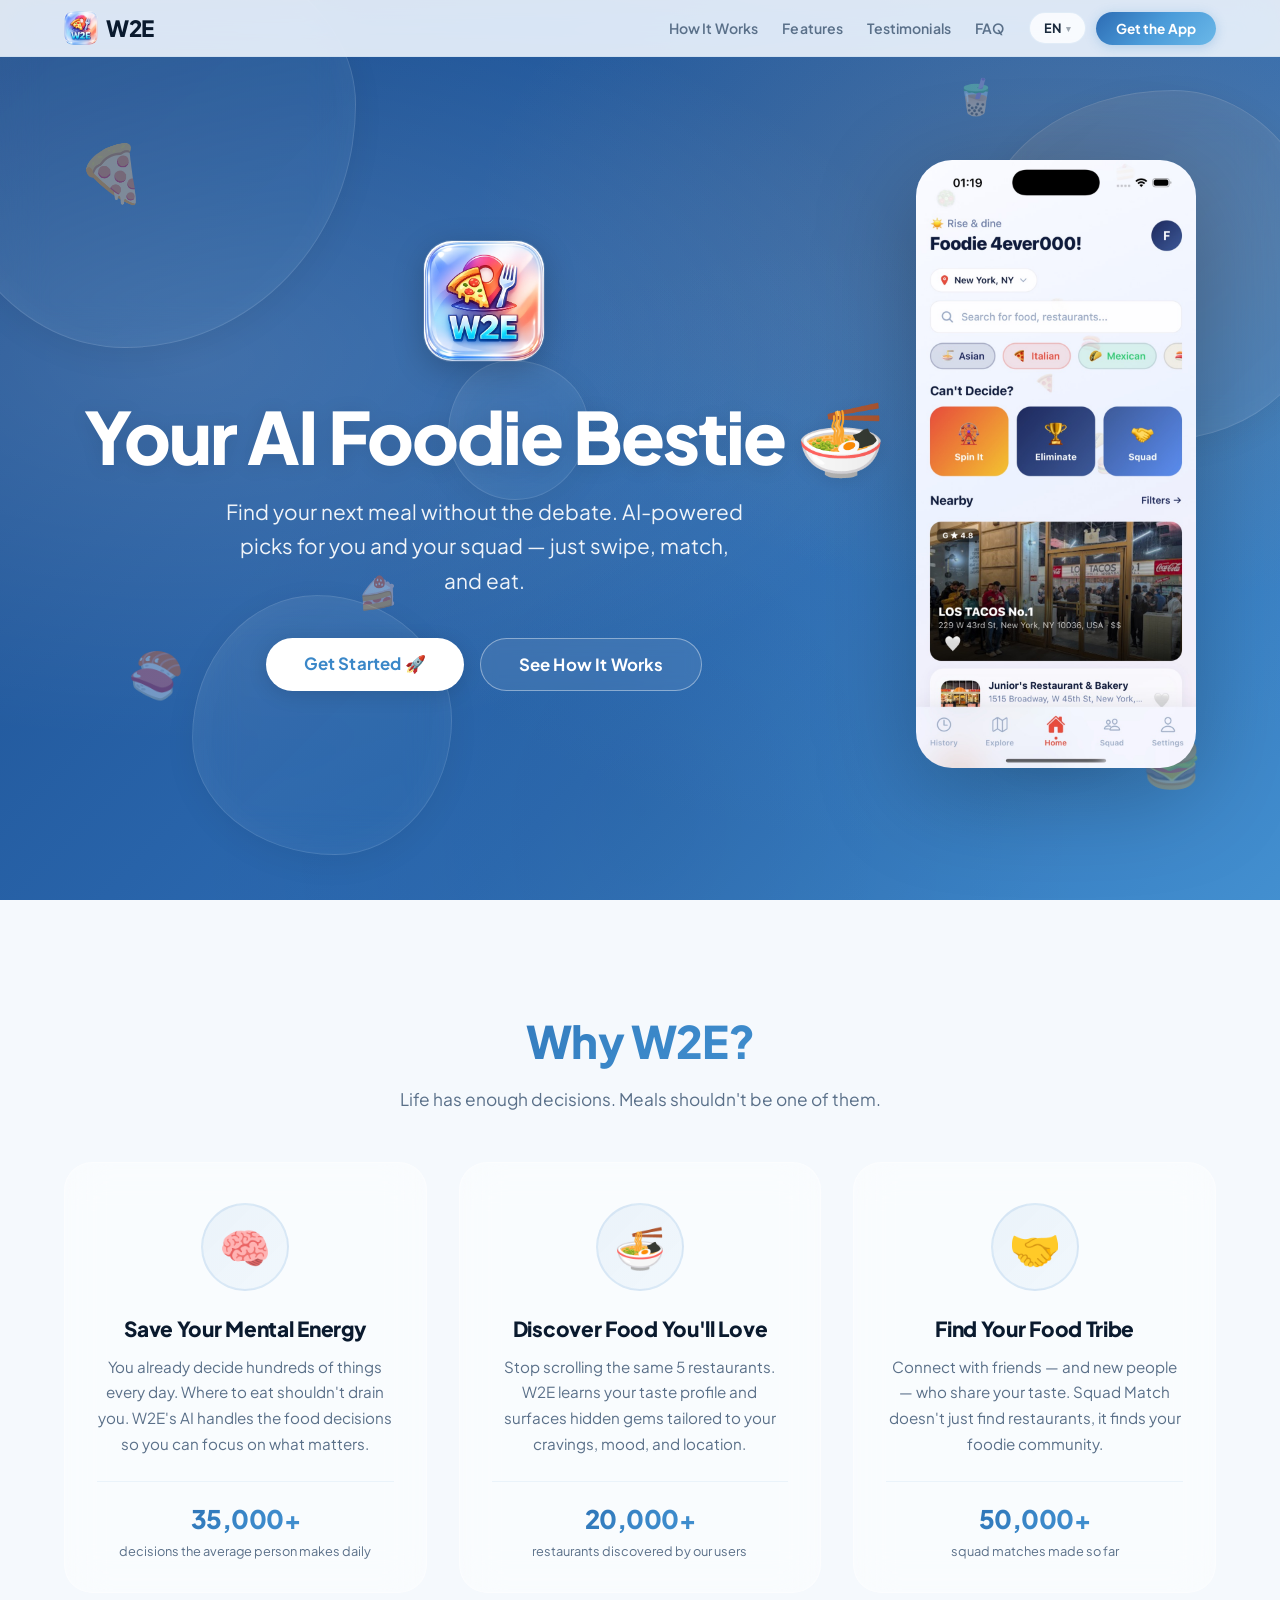
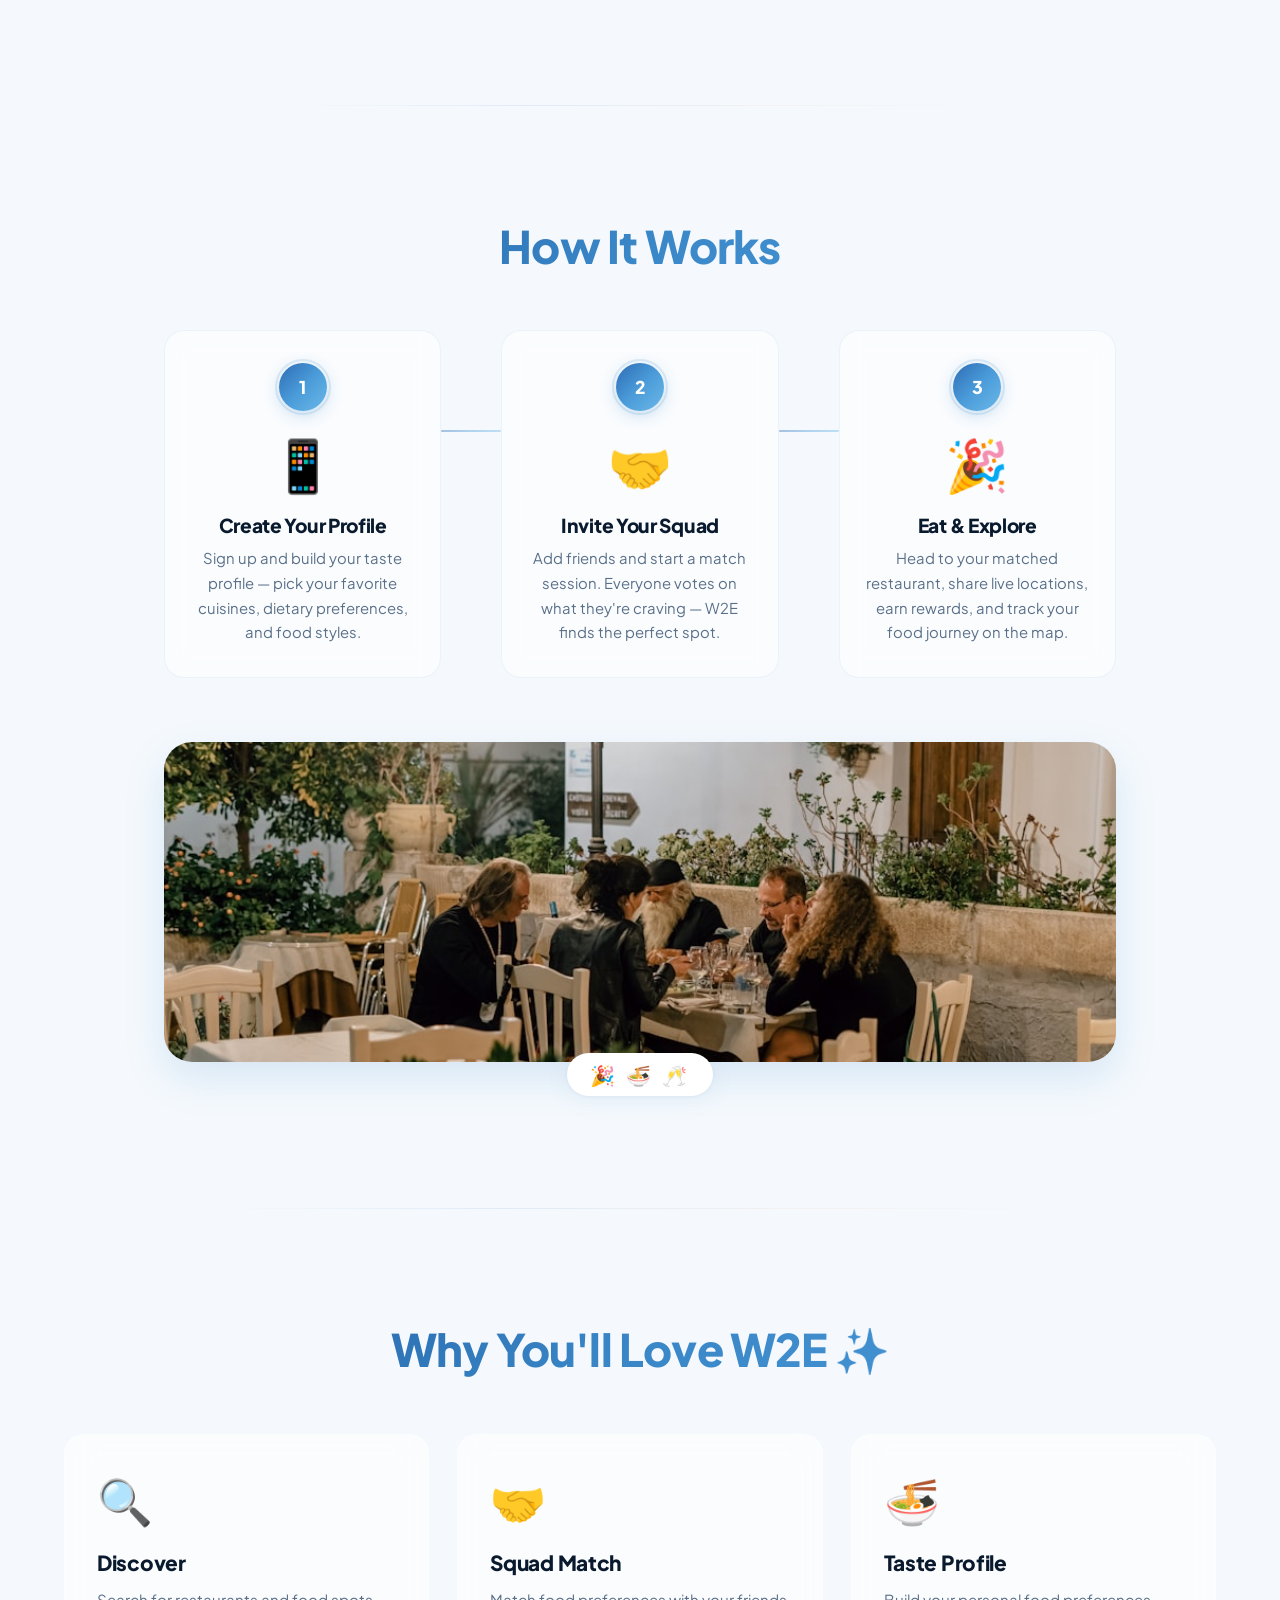
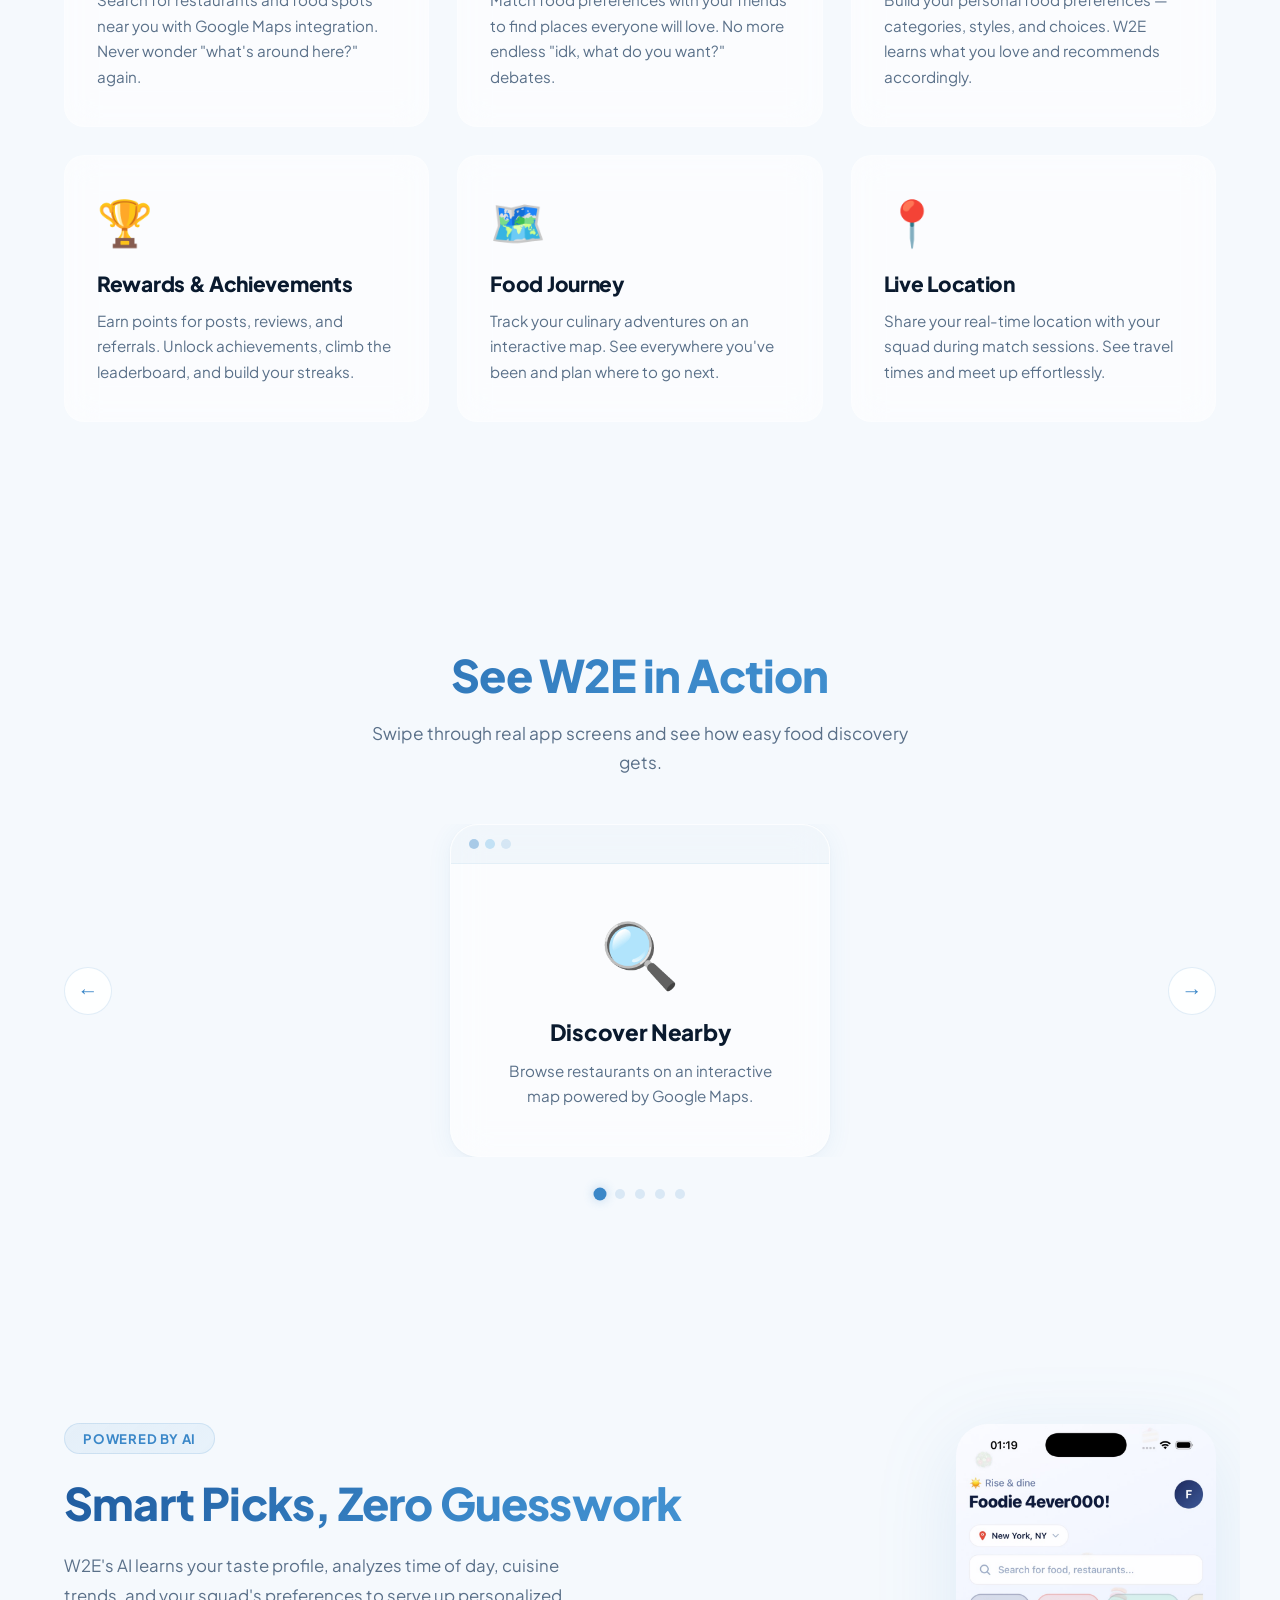
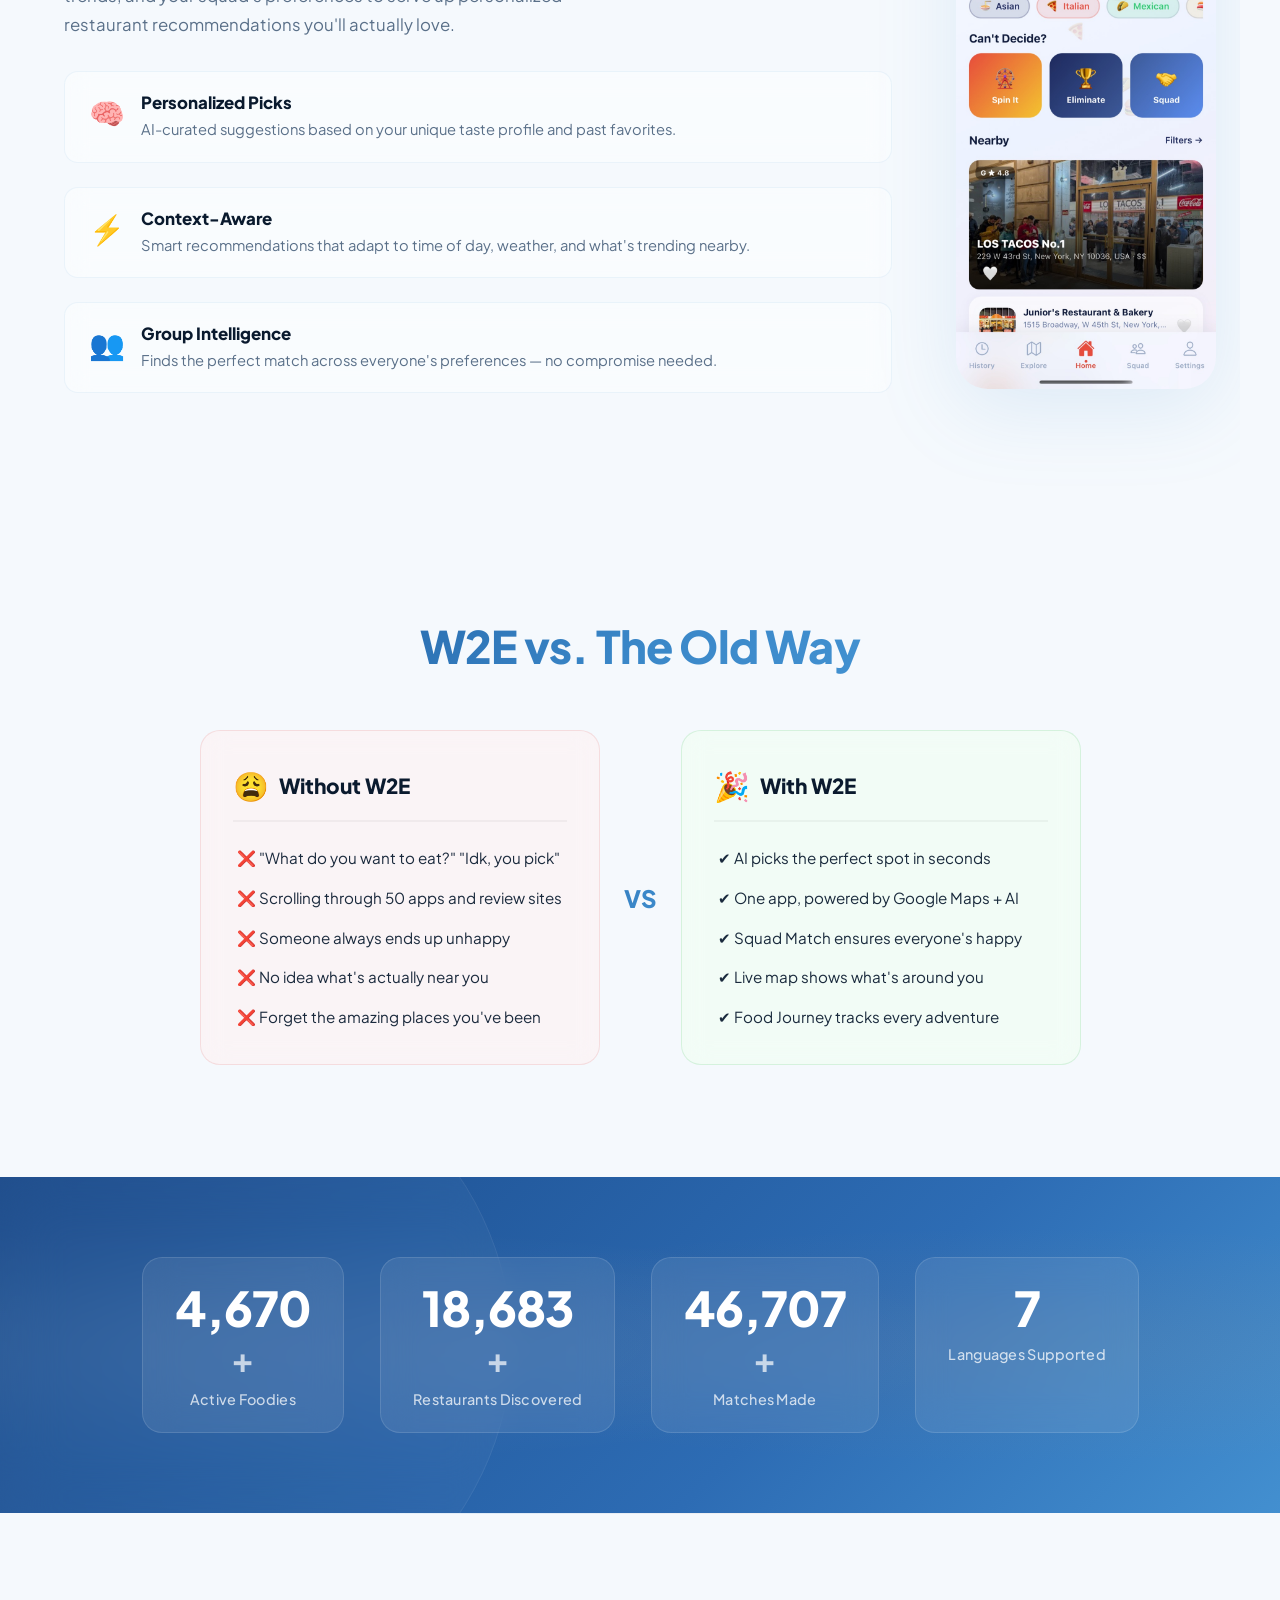
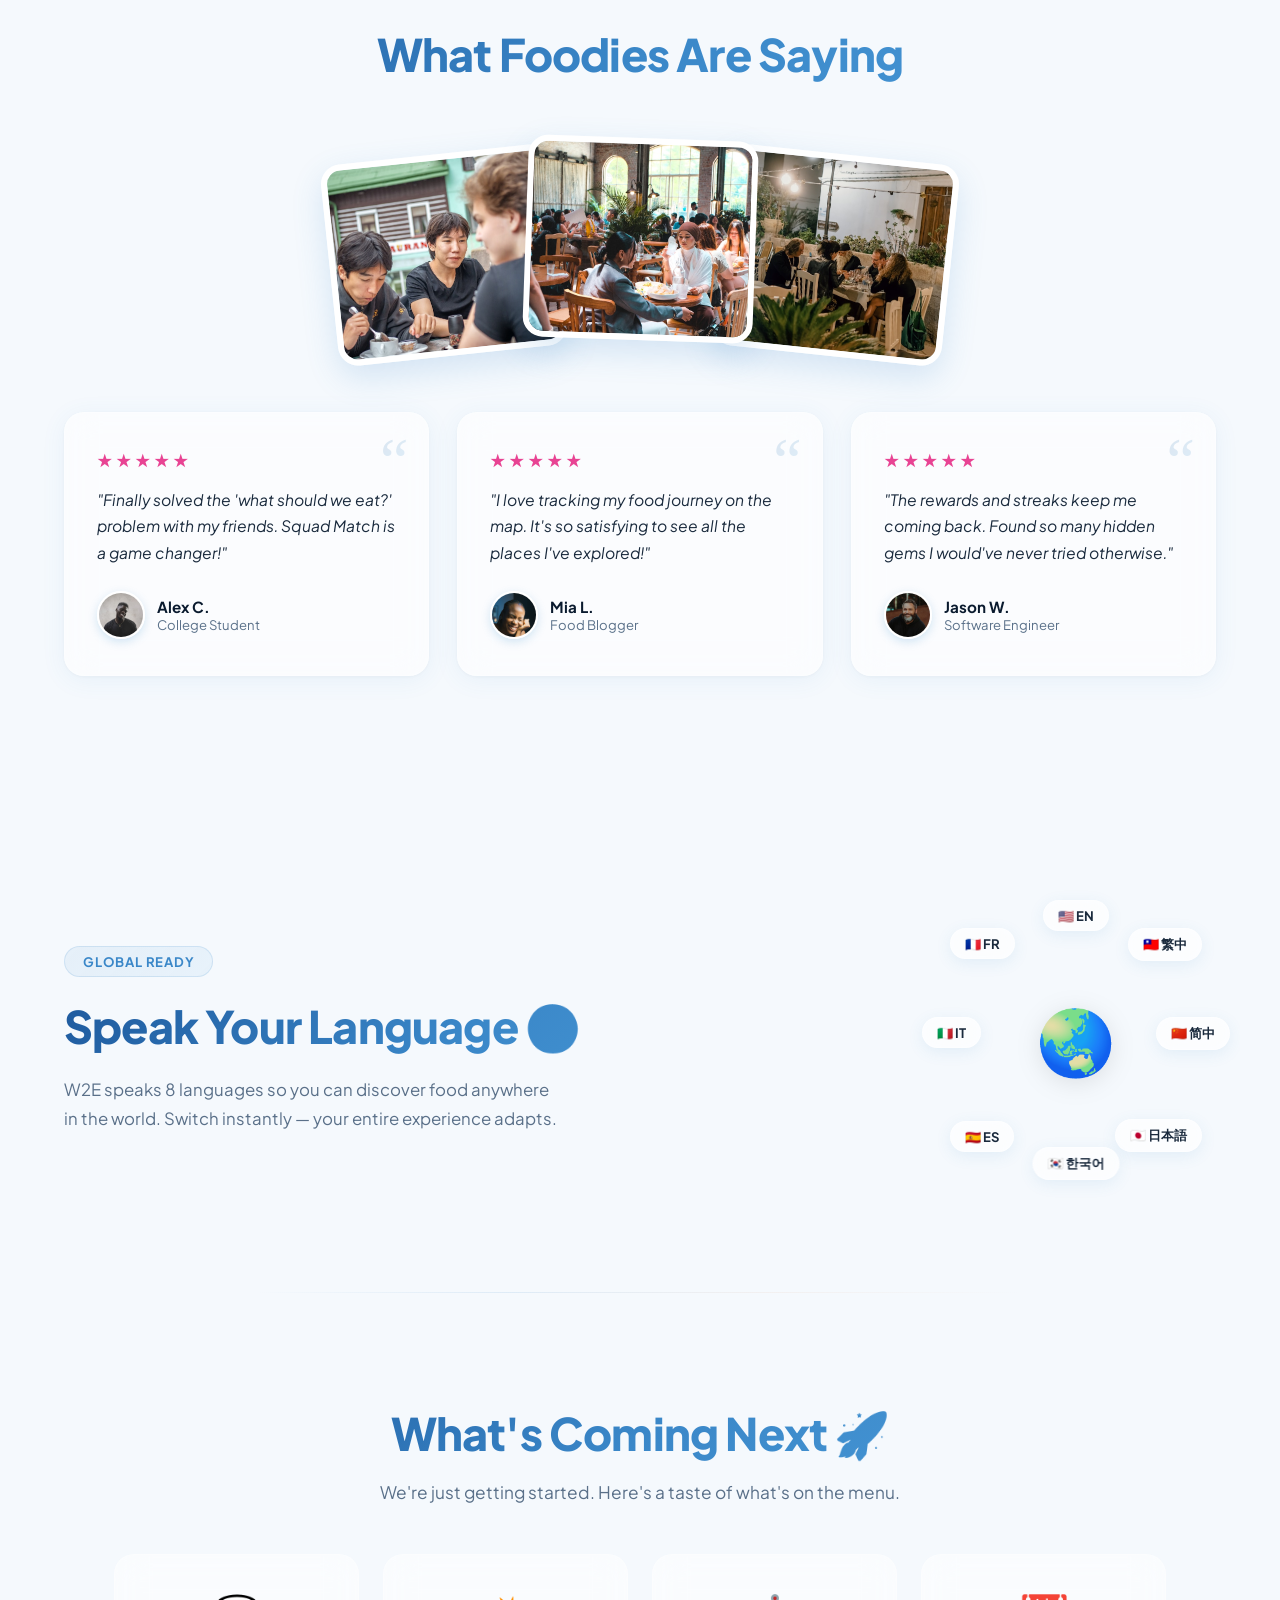
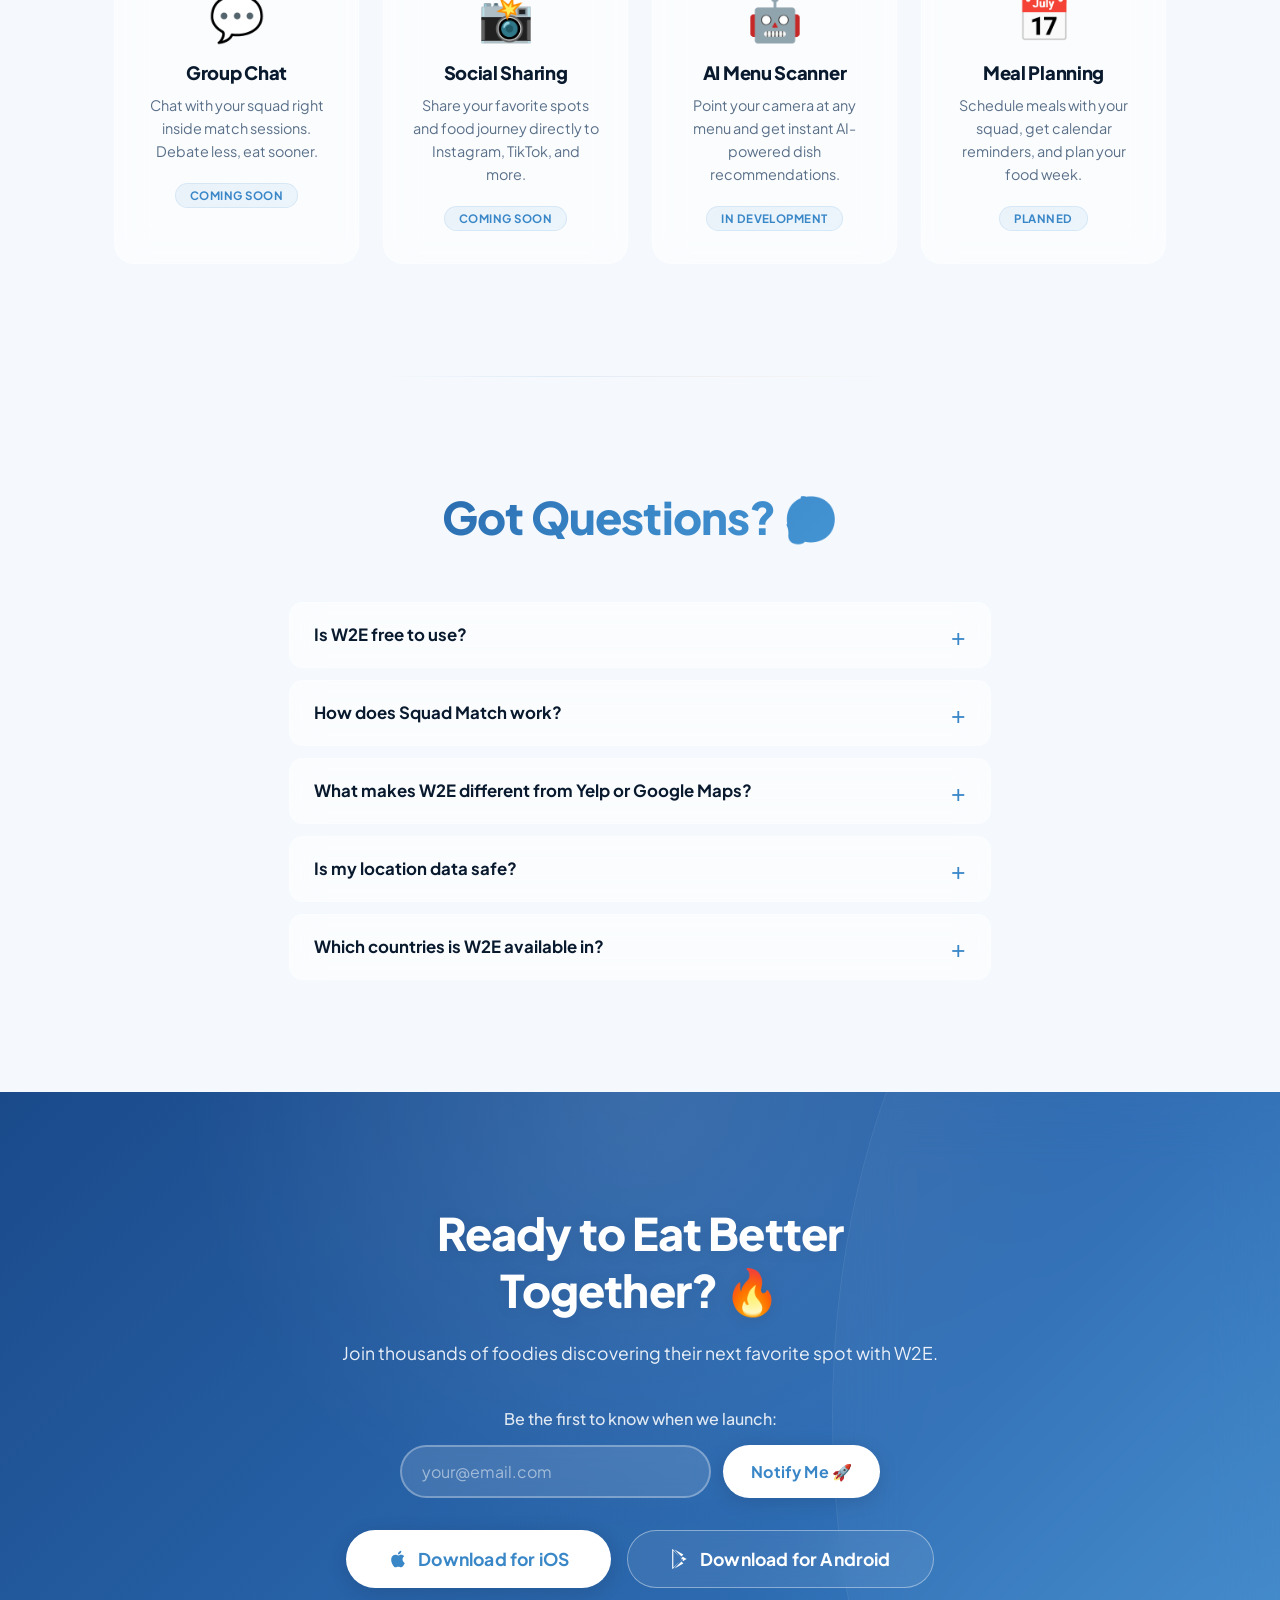
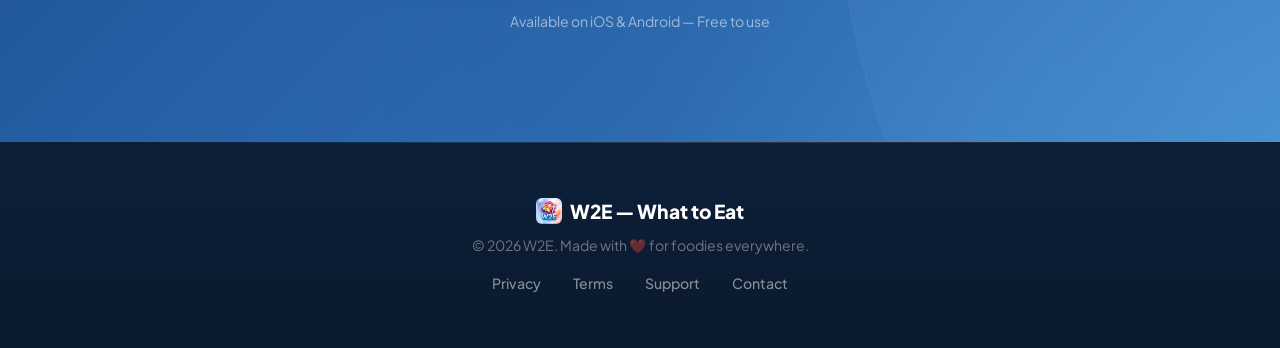
==== index.html @ 936f1ef1 "feat: add real-people splash photos to testimonials and how-it-works - Replace letter avatars with r" ====
<!DOCTYPE html>
<html lang="en">
<head>
  <meta charset="UTF-8">
  <meta name="viewport" content="width=device-width, initial-scale=1.0">
  <title>W2E — What to Eat | Your AI Foodie Bestie</title>
  <meta name="description" content="W2E uses AI to find your next meal without the debate. Match food preferences with your squad and eat happy. Download now!">
  <link rel="preconnect" href="https://fonts.googleapis.com">
  <link rel="preconnect" href="https://fonts.gstatic.com" crossorigin>
  <link href="https://fonts.googleapis.com/css2?family=Plus+Jakarta+Sans:wght@400;500;600;700;800;900&display=swap" rel="stylesheet">
  <!-- Favicon & Icons -->
  <link rel="icon" type="image/png" sizes="32x32" href="imgs/favicon-32x32.png">
  <link rel="icon" type="image/png" sizes="16x16" href="imgs/favicon-16x16.png">
  <link rel="apple-touch-icon" sizes="180x180" href="imgs/apple-touch-icon.png">

  <!-- Open Graph / Facebook -->
  <meta property="og:type" content="website">
  <meta property="og:url" content="https://kairos-ai-tech.github.io/W2E-Product-page/">
  <meta property="og:title" content="W2E — What to Eat | Your AI Foodie Bestie">
  <meta property="og:description" content="W2E uses AI to find your next meal without the debate. Match food preferences with your squad and eat happy. Download now!">
  <meta property="og:image" content="https://kairos-ai-tech.github.io/W2E-Product-page/imgs/og-image.png">
  <meta property="og:image:width" content="1200">
  <meta property="og:image:height" content="630">

  <!-- Twitter Card -->
  <meta name="twitter:card" content="summary_large_image">
  <meta name="twitter:title" content="W2E — What to Eat | Your AI Foodie Bestie">
  <meta name="twitter:description" content="W2E uses AI to find your next meal without the debate. Match food preferences with your squad and eat happy.">
  <meta name="twitter:image" content="https://kairos-ai-tech.github.io/W2E-Product-page/imgs/og-image.png">

  <!-- Extra SEO -->
  <meta name="theme-color" content="#3a87c8">
  <link rel="canonical" href="https://kairos-ai-tech.github.io/W2E-Product-page/">

  <link rel="stylesheet" href="style.css">

  <!-- Structured Data (JSON-LD) -->
  <script type="application/ld+json">
  {
    "@context": "https://schema.org",
    "@type": "SoftwareApplication",
    "name": "W2E — What to Eat",
    "applicationCategory": "LifestyleApplication",
    "operatingSystem": "iOS, Android",
    "description": "W2E uses AI to find your next meal without the debate. Match food preferences with your squad and eat happy.",
    "offers": {
      "@type": "Offer",
      "price": "0",
      "priceCurrency": "USD"
    },
    "author": {
      "@type": "Organization",
      "name": "Kairos.ai Co., Ltd.",
      "url": "https://kairos-ai-tech.github.io/W2E-Product-page/"
    }
  }
  </script>
</head>
<body>

  <!-- Nav -->
  <nav class="nav">
    <div class="nav-inner">
      <a href="#" class="nav-logo"><img src="imgs/w2e_app_icon.png" alt="W2E logo" class="nav-logo-img">W2E</a>
      <div class="nav-links">
        <a href="#how-it-works" class="nav-link" data-i18n="nav.howItWorks">How It Works</a>
        <a href="#features" class="nav-link" data-i18n="nav.features">Features</a>
        <a href="#testimonials" class="nav-link" data-i18n="nav.testimonials">Testimonials</a>
        <a href="#faq" class="nav-link" data-i18n="nav.faq">FAQ</a>
      </div>
      <div class="nav-right">
        <button class="hamburger" id="hamburger" aria-label="Toggle menu" aria-expanded="false">
          <span class="hamburger-line"></span>
          <span class="hamburger-line"></span>
          <span class="hamburger-line"></span>
        </button>
        <div class="lang-dropdown" id="langDropdown">
          <button class="lang-btn" id="langBtn" aria-label="Select language">
            <span id="langCurrent">EN</span>
            <span class="lang-arrow">&#9662;</span>
          </button>
          <ul class="lang-menu" id="langMenu" role="listbox">
            <li data-lang="en" role="option" tabindex="0" aria-selected="false">English</li>
            <li data-lang="zh" role="option" tabindex="0" aria-selected="false">繁體中文</li>
            <li data-lang="zh-cn" role="option" tabindex="0" aria-selected="false">简体中文</li>
            <li data-lang="ja" role="option" tabindex="0" aria-selected="false">日本語</li>
            <li data-lang="ko" role="option" tabindex="0" aria-selected="false">한국어</li>
            <li data-lang="es" role="option" tabindex="0" aria-selected="false">Español</li>
            <li data-lang="it" role="option" tabindex="0" aria-selected="false">Italiano</li>
            <li data-lang="fr" role="option" tabindex="0" aria-selected="false">Français</li>
          </ul>
        </div>
        <a href="#download" class="btn btn-nav" data-i18n="nav.getApp">Get the App</a>
      </div>
    </div>
  </nav>

  <!-- Hero -->
  <section class="hero" id="hero">
    <div class="hero-content">
      <img src="imgs/w2e_app_icon.png" alt="W2E app icon" class="hero-logo">
      <h1 class="hero-title" data-i18n="hero.title">Your AI Foodie Bestie 🍜</h1>
      <p class="hero-sub" data-i18n="hero.sub">Find your next meal without the debate. AI-powered picks for you and your squad — just swipe, match, and eat.</p>
      <div class="hero-buttons">
        <a href="#download" class="btn btn-primary" data-i18n="hero.cta">Get Started 🚀</a>
        <a href="#how-it-works" class="btn btn-secondary" data-i18n="hero.secondary">See How It Works</a>
      </div>
    </div>
    <div class="hero-mockup fade-in">
      <img src="imgs/app-screenshot-home.jpg" alt="W2E app preview" class="hero-phone" loading="eager">
    </div>
    <div class="hero-glass-blobs" aria-hidden="true">
      <div class="glass-blob blob-1"></div>
      <div class="glass-blob blob-2"></div>
      <div class="glass-blob blob-3"></div>
      <div class="glass-blob blob-4"></div>
      <div class="glass-blob blob-5"></div>
    </div>
    <div class="hero-deco" aria-hidden="true">
      <span class="deco-emoji deco-1">🍕</span>
      <span class="deco-emoji deco-2">🌮</span>
      <span class="deco-emoji deco-3">🍣</span>
      <span class="deco-emoji deco-4">🧋</span>
      <span class="deco-emoji deco-5">🍔</span>
      <span class="deco-emoji deco-6">🍰</span>
    </div>
  </section>

  <!-- Why W2E -->
  <section class="why-w2e" id="why-w2e">
    <h2 class="section-title" data-i18n="whyW2e.title">Why W2E?</h2>
    <p class="section-subtitle" data-i18n="whyW2e.sub">Life has enough decisions. Meals shouldn't be one of them.</p>
    <div class="why-grid">

      <div class="why-card fade-in">
        <div class="why-card-visual">
          <div class="why-icon-ring">
            <span class="why-icon">🧠</span>
          </div>
          <div class="why-card-glow"></div>
        </div>
        <h3 class="why-card-title" data-i18n="whyW2e.card1Title">Save Your Mental Energy</h3>
        <p class="why-card-desc" data-i18n="whyW2e.card1Desc">You already decide hundreds of things every day. Where to eat shouldn't drain you. W2E's AI handles the food decisions so you can focus on what matters.</p>
        <div class="why-card-stat">
          <span class="why-stat-number" data-i18n="whyW2e.card1Number">35,000+</span>
          <span class="why-stat-label" data-i18n="whyW2e.card1Stat">decisions the average person makes daily</span>
        </div>
      </div>

      <div class="why-card fade-in">
        <div class="why-card-visual">
          <div class="why-icon-ring">
            <span class="why-icon">🍜</span>
          </div>
          <div class="why-card-glow"></div>
        </div>
        <h3 class="why-card-title" data-i18n="whyW2e.card2Title">Discover Food You'll Love</h3>
        <p class="why-card-desc" data-i18n="whyW2e.card2Desc">Stop scrolling the same 5 restaurants. W2E learns your taste profile and surfaces hidden gems tailored to your cravings, mood, and location.</p>
        <div class="why-card-stat">
          <span class="why-stat-number" data-i18n="whyW2e.card2Number">20,000+</span>
          <span class="why-stat-label" data-i18n="whyW2e.card2Stat">restaurants discovered by our users</span>
        </div>
      </div>

      <div class="why-card fade-in">
        <div class="why-card-visual">
          <div class="why-icon-ring">
            <span class="why-icon">🤝</span>
          </div>
          <div class="why-card-glow"></div>
        </div>
        <h3 class="why-card-title" data-i18n="whyW2e.card3Title">Find Your Food Tribe</h3>
        <p class="why-card-desc" data-i18n="whyW2e.card3Desc">Connect with friends — and new people — who share your taste. Squad Match doesn't just find restaurants, it finds your foodie community.</p>
        <div class="why-card-stat">
          <span class="why-stat-number" data-i18n="whyW2e.card3Number">50,000+</span>
          <span class="why-stat-label" data-i18n="whyW2e.card3Stat">squad matches made so far</span>
        </div>
      </div>

    </div>
  </section>

  <!-- How It Works -->
  <section class="how-it-works" id="how-it-works">
    <h2 class="section-title" data-i18n="howItWorks.title">How It Works</h2>
    <div class="steps">
      <div class="step fade-in">
        <div class="step-number">1</div>
        <div class="step-icon">📱</div>
        <h3 class="step-title" data-i18n="howItWorks.step1Title">Create Your Profile</h3>
        <p class="step-desc" data-i18n="howItWorks.step1Desc">Sign up and build your taste profile — pick your favorite cuisines, dietary preferences, and food styles.</p>
      </div>
      <div class="step-connector" aria-hidden="true"></div>
      <div class="step fade-in">
        <div class="step-number">2</div>
        <div class="step-icon">🤝</div>
        <h3 class="step-title" data-i18n="howItWorks.step2Title">Invite Your Squad</h3>
        <p class="step-desc" data-i18n="howItWorks.step2Desc">Add friends and start a match session. Everyone votes on what they're craving — W2E finds the perfect spot.</p>
      </div>
      <div class="step-connector" aria-hidden="true"></div>
      <div class="step fade-in">
        <div class="step-number">3</div>
        <div class="step-icon">🎉</div>
        <h3 class="step-title" data-i18n="howItWorks.step3Title">Eat & Explore</h3>
        <p class="step-desc" data-i18n="howItWorks.step3Desc">Head to your matched restaurant, share live locations, earn rewards, and track your food journey on the map.</p>
      </div>
    </div>
    <div class="how-payoff fade-in">
      <img src="imgs/lifestyle-2.jpg" alt="Friends sharing a meal together at a restaurant" class="how-payoff-img" loading="lazy">
      <span class="how-payoff-caption" aria-hidden="true">🎉 🍜 🥂</span>
    </div>
  </section>

  <!-- Features -->
  <section class="features" id="features">
    <h2 class="section-title" data-i18n="features.title">Why You'll Love W2E ✨</h2>
    <div class="features-grid">

      <div class="feature-card fade-in">
        <div class="feature-icon">🔍</div>
        <h3 class="feature-title" data-i18n="features.discoverTitle">Discover</h3>
        <p class="feature-desc" data-i18n="features.discoverDesc">Search for restaurants and food spots near you with Google Maps integration. Never wonder "what's around here?" again.</p>
      </div>

      <div class="feature-card fade-in">
        <div class="feature-icon">🤝</div>
        <h3 class="feature-title" data-i18n="features.squadTitle">Squad Match</h3>
        <p class="feature-desc" data-i18n="features.squadDesc">Match food preferences with your friends to find places everyone will love. No more endless "idk, what do you want?" debates.</p>
      </div>

      <div class="feature-card fade-in">
        <div class="feature-icon">🍜</div>
        <h3 class="feature-title" data-i18n="features.tasteTitle">Taste Profile</h3>
        <p class="feature-desc" data-i18n="features.tasteDesc">Build your personal food preferences — categories, styles, and choices. W2E learns what you love and recommends accordingly.</p>
      </div>

      <div class="feature-card fade-in">
        <div class="feature-icon">🏆</div>
        <h3 class="feature-title" data-i18n="features.rewardsTitle">Rewards & Achievements</h3>
        <p class="feature-desc" data-i18n="features.rewardsDesc">Earn points for posts, reviews, and referrals. Unlock achievements, climb the leaderboard, and build your streaks.</p>
      </div>

      <div class="feature-card fade-in">
        <div class="feature-icon">🗺️</div>
        <h3 class="feature-title" data-i18n="features.journeyTitle">Food Journey</h3>
        <p class="feature-desc" data-i18n="features.journeyDesc">Track your culinary adventures on an interactive map. See everywhere you've been and plan where to go next.</p>
      </div>

      <div class="feature-card fade-in">
        <div class="feature-icon">📍</div>
        <h3 class="feature-title" data-i18n="features.locationTitle">Live Location</h3>
        <p class="feature-desc" data-i18n="features.locationDesc">Share your real-time location with your squad during match sessions. See travel times and meet up effortlessly.</p>
      </div>

    </div>
  </section>

  <!-- App Preview / Screenshot Carousel -->
  <section class="app-preview" id="app-preview">
    <h2 class="section-title" data-i18n="preview.title">See W2E in Action</h2>
    <p class="section-subtitle" data-i18n="preview.sub">Swipe through real app screens and see how easy food discovery gets.</p>
    <div class="preview-carousel">
      <button class="carousel-btn carousel-prev" id="carouselPrev" aria-label="Previous slide">&#8592;</button>
      <div class="carousel-track-wrapper">
        <div class="carousel-track" id="carouselTrack">
          <div class="preview-card active">
            <div class="preview-screen">
              <div class="preview-screen-header">
                <span class="preview-dot"></span><span class="preview-dot"></span><span class="preview-dot"></span>
              </div>
              <div class="preview-screen-content">
                <div class="preview-icon-large">🔍</div>
                <h4 data-i18n="preview.screen1Title">Discover Nearby</h4>
                <p data-i18n="preview.screen1Desc">Browse restaurants on an interactive map powered by Google Maps.</p>
              </div>
            </div>
          </div>
          <div class="preview-card">
            <div class="preview-screen">
              <div class="preview-screen-header">
                <span class="preview-dot"></span><span class="preview-dot"></span><span class="preview-dot"></span>
              </div>
              <div class="preview-screen-content">
                <div class="preview-icon-large">🤝</div>
                <h4 data-i18n="preview.screen2Title">Squad Voting</h4>
                <p data-i18n="preview.screen2Desc">Everyone swipes on what they're craving. W2E finds the perfect match.</p>
              </div>
            </div>
          </div>
          <div class="preview-card">
            <div class="preview-screen">
              <div class="preview-screen-header">
                <span class="preview-dot"></span><span class="preview-dot"></span><span class="preview-dot"></span>
              </div>
              <div class="preview-screen-content">
                <div class="preview-icon-large">🧠</div>
                <h4 data-i18n="preview.screen3Title">AI Picks</h4>
                <p data-i18n="preview.screen3Desc">Get personalized restaurant recommendations tailored to your taste.</p>
              </div>
            </div>
          </div>
          <div class="preview-card">
            <div class="preview-screen">
              <div class="preview-screen-header">
                <span class="preview-dot"></span><span class="preview-dot"></span><span class="preview-dot"></span>
              </div>
              <div class="preview-screen-content">
                <div class="preview-icon-large">🗺️</div>
                <h4 data-i18n="preview.screen4Title">Food Journey</h4>
                <p data-i18n="preview.screen4Desc">Track every restaurant you've visited on your personal food map.</p>
              </div>
            </div>
          </div>
          <div class="preview-card">
            <div class="preview-screen">
              <div class="preview-screen-header">
                <span class="preview-dot"></span><span class="preview-dot"></span><span class="preview-dot"></span>
              </div>
              <div class="preview-screen-content">
                <div class="preview-icon-large">🏆</div>
                <h4 data-i18n="preview.screen5Title">Rewards</h4>
                <p data-i18n="preview.screen5Desc">Earn points, unlock achievements, and climb the leaderboard.</p>
              </div>
            </div>
          </div>
        </div>
      </div>
      <button class="carousel-btn carousel-next" id="carouselNext" aria-label="Next slide">&#8594;</button>
    </div>
    <div class="carousel-dots" id="carouselDots">
      <button class="carousel-dot active" aria-label="Go to slide 1"></button>
      <button class="carousel-dot" aria-label="Go to slide 2"></button>
      <button class="carousel-dot" aria-label="Go to slide 3"></button>
      <button class="carousel-dot" aria-label="Go to slide 4"></button>
      <button class="carousel-dot" aria-label="Go to slide 5"></button>
    </div>
  </section>

  <!-- AI-Powered -->
  <section class="ai-section" id="ai-powered">
    <div class="ai-inner">
      <div class="ai-text">
        <span class="ai-badge" data-i18n="ai.badge">Powered by AI</span>
        <h2 class="ai-title" data-i18n="ai.title">Smart Picks, Zero Guesswork</h2>
        <p class="ai-desc" data-i18n="ai.desc">W2E's AI learns your taste profile, analyzes time of day, cuisine trends, and your squad's preferences to serve up personalized restaurant recommendations you'll actually love.</p>
        <ul class="ai-features-list">
          <li class="ai-feature-item fade-in">
            <span class="ai-feature-icon">🧠</span>
            <div>
              <strong data-i18n="ai.feature1Title">Personalized Picks</strong>
              <p data-i18n="ai.feature1Desc">AI-curated suggestions based on your unique taste profile and past favorites.</p>
            </div>
          </li>
          <li class="ai-feature-item fade-in">
            <span class="ai-feature-icon">⚡</span>
            <div>
              <strong data-i18n="ai.feature2Title">Context-Aware</strong>
              <p data-i18n="ai.feature2Desc">Smart recommendations that adapt to time of day, weather, and what's trending nearby.</p>
            </div>
          </li>
          <li class="ai-feature-item fade-in">
            <span class="ai-feature-icon">👥</span>
            <div>
              <strong data-i18n="ai.feature3Title">Group Intelligence</strong>
              <p data-i18n="ai.feature3Desc">Finds the perfect match across everyone's preferences — no compromise needed.</p>
            </div>
          </li>
        </ul>
      </div>
      <div class="ai-visual fade-in">
        <img src="imgs/app-screenshot-home.jpg" alt="W2E app home screen with personalized restaurant picks" class="ai-mockup" loading="lazy">
      </div>
    </div>
  </section>

  <!-- Comparison: W2E vs Old Way -->
  <section class="comparison" id="comparison">
    <h2 class="section-title" data-i18n="comparison.title">W2E vs. The Old Way</h2>
    <div class="comparison-grid">
      <div class="comparison-col comparison-old fade-in">
        <div class="comparison-header comparison-header-old">
          <span class="comparison-emoji">😩</span>
          <h3 data-i18n="comparison.oldTitle">Without W2E</h3>
        </div>
        <ul class="comparison-list">
          <li data-i18n="comparison.old1">&#10060; "What do you want to eat?" "Idk, you pick"</li>
          <li data-i18n="comparison.old2">&#10060; Scrolling through 50 apps and review sites</li>
          <li data-i18n="comparison.old3">&#10060; Someone always ends up unhappy</li>
          <li data-i18n="comparison.old4">&#10060; No idea what's actually near you</li>
          <li data-i18n="comparison.old5">&#10060; Forget the amazing places you've been</li>
        </ul>
      </div>
      <div class="comparison-vs fade-in">VS</div>
      <div class="comparison-col comparison-new fade-in">
        <div class="comparison-header comparison-header-new">
          <span class="comparison-emoji">🎉</span>
          <h3 data-i18n="comparison.newTitle">With W2E</h3>
        </div>
        <ul class="comparison-list">
          <li data-i18n="comparison.new1">&#10004; AI picks the perfect spot in seconds</li>
          <li data-i18n="comparison.new2">&#10004; One app, powered by Google Maps + AI</li>
          <li data-i18n="comparison.new3">&#10004; Squad Match ensures everyone's happy</li>
          <li data-i18n="comparison.new4">&#10004; Live map shows what's around you</li>
          <li data-i18n="comparison.new5">&#10004; Food Journey tracks every adventure</li>
        </ul>
      </div>
    </div>
  </section>

  <!-- Stats -->
  <section class="stats">
    <div class="stats-inner">
      <div class="stat fade-in">
        <span class="stat-number" data-count="5000">0</span><span class="stat-plus">+</span>
        <span class="stat-label" data-i18n="stats.foodies">Active Foodies</span>
      </div>
      <div class="stat fade-in">
        <span class="stat-number" data-count="20000">0</span><span class="stat-plus">+</span>
        <span class="stat-label" data-i18n="stats.restaurants">Restaurants Discovered</span>
      </div>
      <div class="stat fade-in">
        <span class="stat-number" data-count="50000">0</span><span class="stat-plus">+</span>
        <span class="stat-label" data-i18n="stats.matches">Matches Made</span>
      </div>
      <div class="stat fade-in">
        <span class="stat-number" data-count="8">0</span>
        <span class="stat-label" data-i18n="stats.languages">Languages Supported</span>
      </div>
    </div>
  </section>

  <!-- Testimonials -->
  <section class="testimonials" id="testimonials">
    <h2 class="section-title" data-i18n="testimonials.title">What Foodies Are Saying</h2>
    <div class="people-collage fade-in">
      <figure class="people-photo people-photo-1"><img src="imgs/lifestyle-1.jpg" alt="" loading="lazy"></figure>
      <figure class="people-photo people-photo-2"><img src="imgs/lifestyle-3.jpg" alt="" loading="lazy"></figure>
      <figure class="people-photo people-photo-3"><img src="imgs/lifestyle-2.jpg" alt="" loading="lazy"></figure>
    </div>
    <div class="testimonials-grid">

      <div class="testimonial-card fade-in">
        <div class="testimonial-stars">&#9733;&#9733;&#9733;&#9733;&#9733;</div>
        <p class="testimonial-text" data-i18n="testimonials.text1">"Finally solved the 'what should we eat?' problem with my friends. Squad Match is a game changer!"</p>
        <div class="testimonial-author">
          <img src="imgs/avatar-alex.jpg" alt="Alex C." class="testimonial-avatar" loading="lazy">
          <div>
            <p class="testimonial-name">Alex C.</p>
            <p class="testimonial-role" data-i18n="testimonials.role1">College Student</p>
          </div>
        </div>
      </div>

      <div class="testimonial-card fade-in">
        <div class="testimonial-stars">&#9733;&#9733;&#9733;&#9733;&#9733;</div>
        <p class="testimonial-text" data-i18n="testimonials.text2">"I love tracking my food journey on the map. It's so satisfying to see all the places I've explored!"</p>
        <div class="testimonial-author">
          <img src="imgs/avatar-mia.jpg" alt="Mia L." class="testimonial-avatar" loading="lazy">
          <div>
            <p class="testimonial-name">Mia L.</p>
            <p class="testimonial-role" data-i18n="testimonials.role2">Food Blogger</p>
          </div>
        </div>
      </div>

      <div class="testimonial-card fade-in">
        <div class="testimonial-stars">&#9733;&#9733;&#9733;&#9733;&#9733;</div>
        <p class="testimonial-text" data-i18n="testimonials.text3">"The rewards and streaks keep me coming back. Found so many hidden gems I would've never tried otherwise."</p>
        <div class="testimonial-author">
          <img src="imgs/avatar-jason.jpg" alt="Jason W." class="testimonial-avatar" loading="lazy">
          <div>
            <p class="testimonial-name">Jason W.</p>
            <p class="testimonial-role" data-i18n="testimonials.role3">Software Engineer</p>
          </div>
        </div>
      </div>

    </div>
  </section>

  <!-- Multi-Language Support -->
  <section class="multilang" id="multilang">
    <div class="multilang-inner">
      <div class="multilang-text fade-in">
        <span class="ai-badge" data-i18n="multilang.badge">Global Ready</span>
        <h2 class="multilang-title" data-i18n="multilang.title">Speak Your Language 🌍</h2>
        <p class="multilang-desc" data-i18n="multilang.desc">W2E speaks 8 languages so you can discover food anywhere in the world. Switch instantly — your entire experience adapts.</p>
      </div>
      <div class="multilang-globe fade-in">
        <div class="lang-orbit">
          <div class="lang-planet" style="--orbit-delay: 0s;">🇺🇸 EN</div>
          <div class="lang-planet" style="--orbit-delay: -3s;">🇹🇼 繁中</div>
          <div class="lang-planet" style="--orbit-delay: -6s;">🇨🇳 简中</div>
          <div class="lang-planet" style="--orbit-delay: -9s;">🇯🇵 日本語</div>
          <div class="lang-planet" style="--orbit-delay: -12s;">🇰🇷 한국어</div>
          <div class="lang-planet" style="--orbit-delay: -15s;">🇪🇸 ES</div>
          <div class="lang-planet" style="--orbit-delay: -18s;">🇮🇹 IT</div>
          <div class="lang-planet" style="--orbit-delay: -21s;">🇫🇷 FR</div>
        </div>
        <div class="globe-center">🌏</div>
      </div>
    </div>
  </section>

  <!-- Roadmap / Coming Soon -->
  <section class="roadmap" id="roadmap">
    <h2 class="section-title" data-i18n="roadmap.title">What's Coming Next 🚀</h2>
    <p class="section-subtitle" data-i18n="roadmap.sub">We're just getting started. Here's a taste of what's on the menu.</p>
    <div class="roadmap-grid">
      <div class="roadmap-card fade-in">
        <div class="roadmap-icon">💬</div>
        <h3 data-i18n="roadmap.item1Title">Group Chat</h3>
        <p data-i18n="roadmap.item1Desc">Chat with your squad right inside match sessions. Debate less, eat sooner.</p>
        <span class="roadmap-tag" data-i18n="roadmap.tag1">Coming Soon</span>
      </div>
      <div class="roadmap-card fade-in">
        <div class="roadmap-icon">📸</div>
        <h3 data-i18n="roadmap.item2Title">Social Sharing</h3>
        <p data-i18n="roadmap.item2Desc">Share your favorite spots and food journey directly to Instagram, TikTok, and more.</p>
        <span class="roadmap-tag" data-i18n="roadmap.tag2">Coming Soon</span>
      </div>
      <div class="roadmap-card fade-in">
        <div class="roadmap-icon">🤖</div>
        <h3 data-i18n="roadmap.item3Title">AI Menu Scanner</h3>
        <p data-i18n="roadmap.item3Desc">Point your camera at any menu and get instant AI-powered dish recommendations.</p>
        <span class="roadmap-tag" data-i18n="roadmap.tag3">In Development</span>
      </div>
      <div class="roadmap-card fade-in">
        <div class="roadmap-icon">📅</div>
        <h3 data-i18n="roadmap.item4Title">Meal Planning</h3>
        <p data-i18n="roadmap.item4Desc">Schedule meals with your squad, get calendar reminders, and plan your food week.</p>
        <span class="roadmap-tag" data-i18n="roadmap.tag4">Planned</span>
      </div>
    </div>
  </section>

  <!-- FAQ Section -->
  <section class="faq" id="faq">
    <h2 class="section-title" data-i18n="faq.title">Got Questions? 🤔</h2>
    <div class="faq-list">
      <div class="faq-item fade-in">
        <button class="faq-question" id="faq-q1" aria-expanded="false" aria-controls="faq-a1">
          <span data-i18n="faq.q1">Is W2E free to use?</span>
          <span class="faq-toggle" aria-hidden="true">+</span>
        </button>
        <div class="faq-answer" id="faq-a1" role="region" aria-labelledby="faq-q1">
          <p data-i18n="faq.a1">Yes! W2E is completely free to download and use. All core features including discovery, squad matching, and rewards are free.</p>
        </div>
      </div>
      <div class="faq-item fade-in">
        <button class="faq-question" id="faq-q2" aria-expanded="false" aria-controls="faq-a2">
          <span data-i18n="faq.q2">How does Squad Match work?</span>
          <span class="faq-toggle" aria-hidden="true">+</span>
        </button>
        <div class="faq-answer" id="faq-a2" role="region" aria-labelledby="faq-q2">
          <p data-i18n="faq.a2">Create a match session and invite your friends. Everyone swipes on what they're craving, and our AI finds restaurants that match everyone's preferences. No more debates!</p>
        </div>
      </div>
      <div class="faq-item fade-in">
        <button class="faq-question" id="faq-q3" aria-expanded="false" aria-controls="faq-a3">
          <span data-i18n="faq.q3">What makes W2E different from Yelp or Google Maps?</span>
          <span class="faq-toggle" aria-hidden="true">+</span>
        </button>
        <div class="faq-answer" id="faq-a3" role="region" aria-labelledby="faq-q3">
          <p data-i18n="faq.a3">W2E is built for groups, not individuals. Our Squad Match feature and AI-powered group recommendations are unique. Plus, gamification with rewards, streaks, and a food journey map make discovery fun.</p>
        </div>
      </div>
      <div class="faq-item fade-in">
        <button class="faq-question" id="faq-q4" aria-expanded="false" aria-controls="faq-a4">
          <span data-i18n="faq.q4">Is my location data safe?</span>
          <span class="faq-toggle" aria-hidden="true">+</span>
        </button>
        <div class="faq-answer" id="faq-a4" role="region" aria-labelledby="faq-q4">
          <p data-i18n="faq.a4">Absolutely. Location sharing is always opt-in and only active during match sessions. You have full privacy controls, and we never sell your data. Check our Privacy Policy for details.</p>
        </div>
      </div>
      <div class="faq-item fade-in">
        <button class="faq-question" id="faq-q5" aria-expanded="false" aria-controls="faq-a5">
          <span data-i18n="faq.q5">Which countries is W2E available in?</span>
          <span class="faq-toggle" aria-hidden="true">+</span>
        </button>
        <div class="faq-answer" id="faq-a5" role="region" aria-labelledby="faq-q5">
          <p data-i18n="faq.a5">W2E works anywhere Google Maps is available. We support 8 languages (English, Traditional Chinese, Simplified Chinese, Japanese, Korean, Spanish, Italian, and French) and are expanding fast!</p>
        </div>
      </div>
    </div>
  </section>

  <!-- CTA / Download -->
  <section class="cta" id="download">
    <div class="cta-content">
      <h2 class="cta-title" data-i18n="cta.title">Ready to Eat Better Together? 🔥</h2>
      <p class="cta-sub" data-i18n="cta.sub">Join thousands of foodies discovering their next favorite spot with W2E.</p>
      <div class="waitlist-form" id="waitlistForm">
        <p class="waitlist-label" data-i18n="cta.waitlistLabel">Be the first to know when we launch:</p>
        <form class="waitlist-input-group" id="waitlistFormEl" action="#">
          <input type="email" class="waitlist-input" id="waitlistEmail" placeholder="your@email.com" required data-i18n-placeholder="cta.emailPlaceholder">
          <button type="submit" class="btn btn-primary btn-waitlist" data-i18n="cta.notify">Notify Me 🚀</button>
        </form>
        <p class="waitlist-success" id="waitlistSuccess" role="status" aria-live="polite" data-i18n="cta.successMsg">You're on the list! We'll notify you when W2E launches.</p>
      </div>
      <div class="cta-buttons">
        <a href="#download" class="btn btn-primary btn-lg btn-store" aria-label="Download for iOS — Coming Soon">
          <svg class="store-icon" viewBox="0 0 24 24" width="20" height="20" fill="currentColor" aria-hidden="true"><path d="M18.71 19.5c-.83 1.24-1.71 2.45-3.05 2.47-1.34.03-1.77-.79-3.29-.79-1.53 0-2 .77-3.27.82-1.31.05-2.3-1.32-3.14-2.53C4.25 17 2.94 12.45 4.7 9.39c.87-1.52 2.43-2.48 4.12-2.51 1.28-.02 2.5.87 3.29.87.78 0 2.26-1.07 3.8-.91.65.03 2.47.26 3.64 1.98-.09.06-2.17 1.28-2.15 3.81.03 3.02 2.65 4.03 2.68 4.04-.03.07-.42 1.44-1.38 2.83M13 3.5c.73-.83 1.94-1.46 2.94-1.5.13 1.17-.34 2.35-1.04 3.19-.69.85-1.83 1.51-2.95 1.42-.15-1.15.41-2.35 1.05-3.11z"/></svg>
          <span data-i18n="cta.ios">Download for iOS</span>
        </a>
        <a href="#download" class="btn btn-secondary btn-lg btn-store" aria-label="Download for Android — Coming Soon">
          <svg class="store-icon" viewBox="0 0 24 24" width="20" height="20" fill="currentColor" aria-hidden="true"><path d="M3.18 23.96c-.36-.17-.58-.53-.58-.96V1c0-.43.22-.79.58-.96L14.17 12 3.18 23.96zm.82-1.73L14.54 12 4 1.77v20.46zM15.32 12.74l-1.74-1.74 1.74-1.74L20 12l-4.68 2.74zM5.35.49L16.04 6.7 13.79 8.95 5.35.49zm0 23.02l8.44-8.46 2.25 2.25L5.35 23.51z"/></svg>
          <span data-i18n="cta.android">Download for Android</span>
        </a>
      </div>
      <p class="cta-note" data-i18n="cta.note">Available on iOS & Android — Free to use</p>
    </div>
  </section>

  <!-- Footer -->
  <footer class="footer">
    <div class="footer-inner">
      <p class="footer-logo"><img src="imgs/w2e_app_icon.png" alt="W2E logo" class="footer-logo-img" loading="lazy">W2E — What to Eat</p>
      <p class="footer-copy" data-i18n="footer.copy">© 2026 W2E. Made with ❤️ for foodies everywhere.</p>
      <div class="footer-links">
        <a href="/privacy" data-i18n="footer.privacy">Privacy</a>
        <a href="/terms" data-i18n="footer.terms">Terms</a>
        <a href="/support" data-i18n="footer.support">Support</a>
        <a href="mailto:kairos.ai.tech@gmail.com" data-i18n="footer.contact">Contact</a>
      </div>
    </div>
  </footer>

  <!-- Mobile Nav Overlay -->
  <div class="mobile-nav-overlay" id="mobileNavOverlay" role="dialog" aria-label="Navigation menu" aria-modal="true">
    <div class="mobile-nav-content">
      <a href="#how-it-works" class="mobile-nav-link" data-i18n="nav.howItWorks">How It Works</a>
      <a href="#features" class="mobile-nav-link" data-i18n="nav.features">Features</a>
      <a href="#ai-powered" class="mobile-nav-link" data-i18n="nav.aiPowered">AI Powered</a>
      <a href="#testimonials" class="mobile-nav-link" data-i18n="nav.testimonials">Testimonials</a>
      <a href="#faq" class="mobile-nav-link" data-i18n="nav.faq">FAQ</a>
      <a href="#download" class="btn btn-primary mobile-nav-cta" data-i18n="nav.getApp">Get the App</a>
    </div>
  </div>

  <!-- Google Analytics — uncomment and replace G-XXXXXXXXXX with your real Measurement ID when ready
  <script async src="https://www.googletagmanager.com/gtag/js?id=G-XXXXXXXXXX"></script>
  <script>
    window.dataLayer = window.dataLayer || [];
    function gtag(){dataLayer.push(arguments);}
    gtag('js', new Date());
    gtag('config', 'G-XXXXXXXXXX');
  </script>
  -->

  <script src="i18n.js"></script>
  <script src="script.js"></script>

  <script>
    if ('modelContext' in navigator) {
      navigator.modelContext.provideContext({
        tools: [
          {
            name: 'get_app_info',
            description: 'Get W2E app name, tagline, and description',
            inputSchema: { type: 'object', properties: {} },
            execute: () => ({
              name: 'W2E — What to Eat',
              tagline: 'Your AI Foodie Bestie',
              description: 'AI-powered food discovery and squad matching app for Gen Z',
              website: 'https://w2e.kairosaitech.com',
              contact: 'sean85120@gmail.com'
            })
          },
          {
            name: 'get_features',
            description: 'Get the full list of W2E features',
            inputSchema: { type: 'object', properties: {} },
            execute: () => ({
              features: [
                'Squad Matching — group food preference matching',
                'AI Recommendations — personalized meal suggestions via OpenAI',
                'Food Discovery — restaurant exploration via Google Maps',
                'Live Location Sharing — real-time location with travel time',
                'Taste Profiles — build your flavor identity over time',
                'Rewards & Achievements — streaks, badges, food journey',
                'Multi-Language — 5 languages supported',
                'Cross-Platform — iOS, Android, and Web'
              ]
            })
          },
          {
            name: 'get_download_links',
            description: 'Get app store download links for W2E',
            inputSchema: { type: 'object', properties: {} },
            execute: () => ({
              ios: 'https://apps.apple.com/app/w2e',
              android: 'https://play.google.com/store/apps/details?id=com.w2e',
              web: 'https://w2e.kairosaitech.com'
            })
          }
        ]
      });
    }
  </script>
</body>
</html>
---- style.css ----
/* ===== Reset & Base ===== */
*, *::before, *::after {
  margin: 0;
  padding: 0;
  box-sizing: border-box;
}

:root {
  --gradient-primary: linear-gradient(135deg, #2d6cb4, #4a9bd9, #6bb8e8);
  --gradient-hero: linear-gradient(135deg, #1a4a8a 0%, #2d6cb4 25%, #4a9bd9 45%, #6bb8e8 55%, #d4885a 72%, #e8985a 85%, #f0a860 100%);
  --gradient-card: linear-gradient(135deg, #f0f7ff, #eaf2fd, #f5faff);
  --gradient-text: linear-gradient(135deg, #1e5a9e, #3a87c8, #4a9bd9);
  --color-primary: #3a87c8;
  --color-secondary: #2d6cb4;
  --color-accent: #e84393;
  --color-dark: #0a1a2e;
  --color-text: #1a2a3d;
  --color-text-light: #5a7089;
  --color-white: #fff;
  --color-bg: #f5f9fd;
  --radius-sm: 14px;
  --radius-md: 20px;
  --radius-lg: 28px;
  --radius-full: 100px;
  --shadow-card: 0 4px 24px rgba(58, 135, 200, 0.08), 0 1px 4px rgba(0, 0, 0, 0.04);
  --shadow-hover: 0 16px 48px rgba(58, 135, 200, 0.16), 0 4px 12px rgba(0, 0, 0, 0.06);
  --shadow-glow: 0 0 40px rgba(58, 135, 200, 0.22);
  --font-heading: "Plus Jakarta Sans", -apple-system, BlinkMacSystemFont, "Segoe UI", sans-serif;
  --font-body: "Plus Jakarta Sans", -apple-system, BlinkMacSystemFont, "Segoe UI", "Noto Sans TC", "PingFang TC", "Microsoft JhengHei", sans-serif;
}

html {
  scroll-behavior: smooth;
}

body {
  font-family: var(--font-body);
  color: var(--color-text);
  background: var(--color-bg);
  overflow-x: hidden;
  -webkit-font-smoothing: antialiased;
  -moz-osx-font-smoothing: grayscale;
}

/* ===== Nav ===== */
.nav {
  position: fixed;
  top: 0;
  left: 0;
  right: 0;
  z-index: 100;
  background: rgba(245, 249, 253, 0.88);
  backdrop-filter: blur(20px) saturate(1.5);
  -webkit-backdrop-filter: blur(20px) saturate(1.5);
  border-bottom: 1px solid rgba(58, 135, 200, 0.08);
}

.nav-inner {
  max-width: 1200px;
  margin: 0 auto;
  padding: 0.7rem 1.5rem;
  display: flex;
  align-items: center;
  gap: 1.5rem;
}

.nav-logo {
  display: flex;
  align-items: center;
  gap: 8px;
  font-family: var(--font-heading);
  font-size: 1.4rem;
  font-weight: 800;
  text-decoration: none;
  color: var(--color-dark);
  letter-spacing: -0.5px;
  flex-shrink: 0;
}

.nav-logo-img {
  width: 34px;
  height: 34px;
  border-radius: 9px;
}

.nav-links {
  display: flex;
  gap: 1.5rem;
  margin-left: auto;
}

.nav-link {
  text-decoration: none;
  color: var(--color-text-light);
  font-weight: 600;
  font-size: 0.88rem;
  letter-spacing: 0.01em;
  transition: color 0.2s;
  white-space: nowrap;
  position: relative;
}

.nav-link::after {
  content: "";
  position: absolute;
  bottom: -4px;
  left: 0;
  right: 0;
  height: 2px;
  background: var(--gradient-primary);
  border-radius: 1px;
  transform: scaleX(0);
  transition: transform 0.25s ease;
}

.nav-link:hover {
  color: var(--color-primary);
}

.nav-link:hover::after {
  transform: scaleX(1);
}

.nav-right {
  display: flex;
  align-items: center;
  gap: 10px;
  flex-shrink: 0;
}

.btn-nav {
  background: var(--gradient-primary);
  color: var(--color-white);
  padding: 8px 20px;
  font-size: 0.85rem;
  box-shadow: 0 2px 12px rgba(58, 135, 200, 0.28);
  white-space: nowrap;
  letter-spacing: 0.01em;
}

.btn-nav:hover {
  box-shadow: 0 6px 24px rgba(58, 135, 200, 0.38);
}

/* Language Dropdown */
.lang-dropdown {
  position: relative;
}

.lang-btn {
  display: flex;
  align-items: center;
  gap: 5px;
  background: rgba(255, 255, 255, 0.8);
  border: 1.5px solid rgba(58, 135, 200, 0.12);
  border-radius: var(--radius-full);
  padding: 7px 14px;
  cursor: pointer;
  font-size: 0.8rem;
  font-weight: 700;
  font-family: var(--font-body);
  color: var(--color-text);
  transition: border-color 0.2s, box-shadow 0.2s, background 0.2s;
  white-space: nowrap;
}

.lang-btn:hover {
  border-color: var(--color-primary);
  background: rgba(255, 255, 255, 1);
}

.lang-arrow {
  font-size: 0.55rem;
  opacity: 0.4;
  transition: transform 0.25s;
}

.lang-dropdown.open .lang-arrow {
  transform: rotate(180deg);
}

.lang-menu {
  display: none;
  position: absolute;
  top: calc(100% + 8px);
  right: 0;
  background: rgba(255, 255, 255, 0.98);
  backdrop-filter: blur(16px);
  -webkit-backdrop-filter: blur(16px);
  border: 1px solid rgba(58, 135, 200, 0.08);
  border-radius: var(--radius-sm);
  box-shadow: 0 12px 40px rgba(0, 0, 0, 0.1), 0 2px 8px rgba(0, 0, 0, 0.04);
  list-style: none;
  padding: 6px 0;
  min-width: 150px;
  z-index: 200;
}

.lang-dropdown.open .lang-menu {
  display: block;
  animation: dropIn 0.2s ease;
}

@keyframes dropIn {
  from { opacity: 0; transform: translateY(-6px); }
  to { opacity: 1; transform: translateY(0); }
}

.lang-menu li {
  padding: 9px 18px;
  font-size: 0.88rem;
  font-weight: 500;
  color: var(--color-text);
  cursor: pointer;
  transition: background 0.15s, color 0.15s, padding-left 0.15s;
}

.lang-menu li:hover {
  background: rgba(58, 135, 200, 0.05);
  color: var(--color-primary);
  padding-left: 22px;
}

.lang-menu li.active {
  color: var(--color-primary);
  font-weight: 700;
}

/* ===== Hero ===== */
.hero {
  position: relative;
  min-height: 100vh;
  display: flex;
  align-items: center;
  justify-content: center;
  text-align: center;
  padding: 7rem 1.5rem 5rem;
  background: var(--gradient-hero);
  background-size: 250% 250%;
  animation: heroShift 14s ease-in-out infinite;
  overflow: hidden;
}

@keyframes heroShift {
  0%, 100% { background-position: 0% 50%; }
  50% { background-position: 100% 50%; }
}

.hero::before {
  content: "";
  position: absolute;
  inset: 0;
  background:
    radial-gradient(ellipse at 15% 40%, rgba(255, 255, 255, 0.14) 0%, transparent 50%),
    radial-gradient(ellipse at 85% 25%, rgba(240, 168, 96, 0.18) 0%, transparent 40%),
    radial-gradient(ellipse at 50% 90%, rgba(0, 0, 0, 0.06) 0%, transparent 50%),
    radial-gradient(ellipse at 70% 60%, rgba(107, 184, 232, 0.1) 0%, transparent 40%);
}

/* Liquid Glass Blobs */
.hero-glass-blobs {
  position: absolute;
  inset: 0;
  z-index: 1;
  pointer-events: none;
  overflow: hidden;
}

.glass-blob {
  position: absolute;
  border-radius: 50%;
  background: rgba(255, 255, 255, 0.06);
  backdrop-filter: blur(20px);
  -webkit-backdrop-filter: blur(20px);
  border: 1.5px solid rgba(255, 255, 255, 0.12);
  box-shadow:
    inset 0 0 40px rgba(255, 255, 255, 0.04),
    0 8px 32px rgba(0, 0, 0, 0.06);
}

.blob-1 {
  width: 420px;
  height: 420px;
  top: -8%;
  left: -5%;
  border-radius: 42% 58% 55% 45% / 48% 42% 58% 52%;
  animation: morphBlob1 18s ease-in-out infinite;
  background: linear-gradient(135deg, rgba(255, 255, 255, 0.08), rgba(107, 184, 232, 0.06));
}

.blob-2 {
  width: 350px;
  height: 350px;
  top: 10%;
  right: -4%;
  border-radius: 55% 45% 48% 52% / 42% 55% 45% 58%;
  animation: morphBlob2 20s ease-in-out infinite;
  background: linear-gradient(135deg, rgba(240, 168, 96, 0.08), rgba(255, 255, 255, 0.05));
}

.blob-3 {
  width: 260px;
  height: 260px;
  bottom: 5%;
  left: 15%;
  border-radius: 48% 52% 45% 55% / 55% 48% 52% 45%;
  animation: morphBlob3 16s ease-in-out infinite;
  background: linear-gradient(135deg, rgba(255, 255, 255, 0.07), rgba(74, 155, 217, 0.05));
}

.blob-4 {
  width: 180px;
  height: 180px;
  bottom: 15%;
  right: 10%;
  border-radius: 52% 48% 55% 45% / 45% 52% 48% 55%;
  animation: morphBlob1 14s ease-in-out infinite reverse;
  background: linear-gradient(135deg, rgba(240, 168, 96, 0.06), rgba(255, 255, 255, 0.04));
}

.blob-5 {
  width: 140px;
  height: 140px;
  top: 40%;
  left: 35%;
  border-radius: 45% 55% 52% 48% / 52% 45% 55% 48%;
  animation: morphBlob2 22s ease-in-out infinite reverse;
  background: linear-gradient(135deg, rgba(255, 255, 255, 0.06), rgba(107, 184, 232, 0.04));
}

@keyframes morphBlob1 {
  0%, 100% { border-radius: 42% 58% 55% 45% / 48% 42% 58% 52%; transform: translate(0, 0) rotate(0deg); }
  33% { border-radius: 55% 45% 42% 58% / 52% 55% 45% 48%; transform: translate(20px, -15px) rotate(5deg); }
  66% { border-radius: 48% 52% 58% 42% / 45% 48% 52% 55%; transform: translate(-10px, 10px) rotate(-3deg); }
}

@keyframes morphBlob2 {
  0%, 100% { border-radius: 55% 45% 48% 52% / 42% 55% 45% 58%; transform: translate(0, 0) rotate(0deg); }
  33% { border-radius: 48% 52% 55% 45% / 58% 42% 58% 42%; transform: translate(-15px, 20px) rotate(-4deg); }
  66% { border-radius: 42% 58% 45% 55% / 52% 48% 42% 58%; transform: translate(12px, -8px) rotate(6deg); }
}

@keyframes morphBlob3 {
  0%, 100% { border-radius: 48% 52% 45% 55% / 55% 48% 52% 45%; transform: translate(0, 0) scale(1); }
  50% { border-radius: 52% 48% 55% 45% / 45% 52% 48% 55%; transform: translate(10px, -12px) scale(1.05); }
}

.hero-content {
  position: relative;
  z-index: 2;
  max-width: 820px;
}

.hero-logo {
  width: 120px;
  height: 120px;
  border-radius: 28px;
  box-shadow:
    0 8px 32px rgba(0, 0, 0, 0.22),
    0 0 0 1px rgba(255, 255, 255, 0.15),
    inset 0 0 0 1px rgba(255, 255, 255, 0.08);
  transition: transform 0.5s cubic-bezier(0.16, 1, 0.3, 1);
  margin-bottom: 2rem;
}

.hero-logo:hover {
  transform: scale(1.1) rotate(-3deg);
}

.hero-title {
  font-family: var(--font-heading);
  font-size: clamp(2.6rem, 6vw, 4.5rem);
  font-weight: 900;
  color: var(--color-white);
  line-height: 1.08;
  margin-bottom: 1.25rem;
  letter-spacing: -2px;
  text-shadow: 0 2px 20px rgba(0, 0, 0, 0.1);
  white-space: nowrap;
}

.hero-sub {
  font-size: clamp(1.05rem, 2.2vw, 1.3rem);
  color: rgba(255, 255, 255, 0.92);
  line-height: 1.65;
  margin-bottom: 2.5rem;
  max-width: 520px;
  margin-left: auto;
  margin-right: auto;
  font-weight: 400;
}

.hero-buttons {
  display: flex;
  gap: 1rem;
  justify-content: center;
  flex-wrap: wrap;
}

/* ===== Buttons ===== */
.btn {
  display: inline-block;
  text-decoration: none;
  font-family: var(--font-heading);
  font-weight: 700;
  border-radius: var(--radius-full);
  transition: transform 0.25s ease, box-shadow 0.25s ease;
  cursor: pointer;
  border: none;
  letter-spacing: 0.01em;
}

.btn:hover {
  transform: translateY(-3px);
}

.btn:active {
  transform: translateY(0);
}

.btn-primary {
  background: var(--color-white);
  color: var(--color-primary);
  padding: 15px 38px;
  font-size: 1.05rem;
  box-shadow: 0 4px 20px rgba(0, 0, 0, 0.12), 0 0 0 0 rgba(255, 255, 255, 0.3);
}

.btn-primary:hover {
  box-shadow: 0 10px 36px rgba(0, 0, 0, 0.18), 0 0 0 3px rgba(255, 255, 255, 0.15);
}

.btn-secondary {
  background: rgba(255, 255, 255, 0.08);
  backdrop-filter: blur(8px);
  -webkit-backdrop-filter: blur(8px);
  color: var(--color-white);
  padding: 15px 38px;
  font-size: 1.05rem;
  border: 1.5px solid rgba(255, 255, 255, 0.4);
}

.btn-secondary:hover {
  background: rgba(255, 255, 255, 0.15);
  border-color: rgba(255, 255, 255, 0.7);
  box-shadow: 0 8px 24px rgba(0, 0, 0, 0.1);
}

.btn-lg {
  padding: 17px 42px;
  font-size: 1.1rem;
}

/* ===== Decorative Emojis ===== */
.hero-deco {
  position: absolute;
  inset: 0;
  z-index: 1;
  pointer-events: none;
}

.deco-emoji {
  position: absolute;
  font-size: 2.8rem;
  animation: float 7s ease-in-out infinite;
  opacity: 0.35;
  filter: blur(0.5px);
}

.deco-1 { top: 15%; left: 6%; animation-delay: 0s; font-size: 3.5rem; }
.deco-2 { top: 22%; right: 8%; animation-delay: 1.2s; }
.deco-3 { bottom: 22%; left: 10%; animation-delay: 2.4s; }
.deco-4 { top: 8%; right: 22%; animation-delay: 0.6s; font-size: 2.2rem; }
.deco-5 { bottom: 12%; right: 6%; animation-delay: 1.8s; font-size: 3.2rem; }
.deco-6 { bottom: 32%; left: 28%; animation-delay: 3s; font-size: 2rem; }

@keyframes float {
  0%, 100% { transform: translateY(0) rotate(0deg) scale(1); }
  33% { transform: translateY(-18px) rotate(6deg) scale(1.04); }
  66% { transform: translateY(-8px) rotate(-4deg) scale(0.98); }
}

/* ===== Why W2E ===== */
.why-w2e {
  padding: 7rem 1.5rem;
  max-width: 1200px;
  margin: 0 auto;
  position: relative;
}

.why-grid {
  display: grid;
  grid-template-columns: repeat(3, 1fr);
  gap: 2rem;
}

.why-card {
  position: relative;
  background: rgba(255, 255, 255, 0.45);
  backdrop-filter: blur(20px);
  -webkit-backdrop-filter: blur(20px);
  border: 1px solid rgba(255, 255, 255, 0.35);
  border-radius: var(--radius-lg);
  padding: 2.5rem 2rem 2rem;
  text-align: center;
  transition: transform 0.5s cubic-bezier(0.16, 1, 0.3, 1), box-shadow 0.5s ease, border-color 0.5s ease;
  overflow: hidden;
}

.why-card::before {
  content: "";
  position: absolute;
  top: 0;
  left: 0;
  right: 0;
  height: 4px;
  background: linear-gradient(90deg, var(--color-secondary), #4a9bd9, #6bb8e8, #d4885a);
  background-size: 200% 100%;
  opacity: 0;
  transition: opacity 0.4s ease;
  animation: gradientSlide 4s ease infinite;
}

.why-card:hover {
  transform: translateY(-12px);
  box-shadow:
    0 24px 60px rgba(58, 135, 200, 0.14),
    0 0 0 1px rgba(58, 135, 200, 0.08),
    inset 0 0 40px rgba(255, 255, 255, 0.06);
  border-color: rgba(58, 135, 200, 0.2);
}

.why-card:hover::before {
  opacity: 1;
}

.why-card-visual {
  position: relative;
  display: inline-block;
  margin-bottom: 1.5rem;
}

.why-icon-ring {
  position: relative;
  width: 88px;
  height: 88px;
  border-radius: 50%;
  background: linear-gradient(135deg, rgba(58, 135, 200, 0.08), rgba(107, 184, 232, 0.06));
  border: 2px solid rgba(58, 135, 200, 0.12);
  display: flex;
  align-items: center;
  justify-content: center;
  margin: 0 auto;
  transition: transform 0.5s cubic-bezier(0.16, 1, 0.3, 1), border-color 0.5s ease, box-shadow 0.5s ease;
}

.why-card:hover .why-icon-ring {
  transform: scale(1.1);
  border-color: rgba(58, 135, 200, 0.25);
  box-shadow: 0 0 30px rgba(58, 135, 200, 0.15);
}

.why-icon {
  font-size: 2.6rem;
  transition: transform 0.5s cubic-bezier(0.16, 1, 0.3, 1);
}

.why-card:hover .why-icon {
  transform: scale(1.15) rotate(-5deg);
}

.why-card-glow {
  position: absolute;
  top: 50%;
  left: 50%;
  transform: translate(-50%, -50%);
  width: 120px;
  height: 120px;
  border-radius: 50%;
  background: radial-gradient(circle, rgba(58, 135, 200, 0.12) 0%, transparent 70%);
  opacity: 0;
  transition: opacity 0.5s ease;
  pointer-events: none;
}

.why-card:hover .why-card-glow {
  opacity: 1;
}

.why-card-title {
  font-family: var(--font-heading);
  font-size: 1.3rem;
  font-weight: 800;
  color: var(--color-dark);
  margin-bottom: 0.75rem;
  letter-spacing: -0.3px;
}

.why-card-desc {
  font-size: 0.95rem;
  color: var(--color-text-light);
  line-height: 1.7;
  margin-bottom: 1.5rem;
}

.why-card-stat {
  padding-top: 1.25rem;
  border-top: 1px solid rgba(58, 135, 200, 0.08);
}

.why-stat-number {
  display: block;
  font-family: var(--font-heading);
  font-size: 1.6rem;
  font-weight: 900;
  background: var(--gradient-text);
  -webkit-background-clip: text;
  -webkit-text-fill-color: transparent;
  background-clip: text;
  letter-spacing: -0.5px;
  margin-bottom: 0.25rem;
}

.why-stat-label {
  font-size: 0.8rem;
  color: var(--color-text-light);
  font-weight: 400;
}

/* Why W2E - stagger */
.why-card:nth-child(1) { transition-delay: 0s; }
.why-card:nth-child(2) { transition-delay: 0.1s; }
.why-card:nth-child(3) { transition-delay: 0.2s; }

/* Why W2E - responsive */
@media (max-width: 1024px) {
  .why-grid {
    grid-template-columns: repeat(2, 1fr);
  }
  .why-grid .why-card:nth-child(3) {
    grid-column: 1 / -1;
    max-width: 480px;
    margin: 0 auto;
  }
}

@media (max-width: 768px) {
  .why-w2e {
    padding: 4.5rem 1.25rem;
  }
  .why-grid {
    grid-template-columns: 1fr;
    gap: 1.25rem;
  }
  .why-grid .why-card:nth-child(3) {
    max-width: none;
  }
  .why-card {
    padding: 2rem 1.5rem 1.75rem;
  }
}

/* ===== How It Works ===== */
.how-it-works {
  padding: 7rem 1.5rem;
  max-width: 1000px;
  margin: 0 auto;
  position: relative;
}

.steps {
  display: flex;
  align-items: flex-start;
  justify-content: center;
  gap: 0;
}

.step {
  flex: 1;
  text-align: center;
  padding: 2rem 1.5rem;
  position: relative;
  background: rgba(255, 255, 255, 0.5);
  backdrop-filter: blur(12px);
  -webkit-backdrop-filter: blur(12px);
  border: 1px solid rgba(58, 135, 200, 0.08);
  border-radius: var(--radius-md);
  transition: transform 0.4s cubic-bezier(0.16, 1, 0.3, 1), box-shadow 0.4s ease, border-color 0.4s ease;
}

.step:hover {
  transform: translateY(-8px);
  box-shadow: 0 20px 50px rgba(58, 135, 200, 0.12), 0 0 0 1px rgba(58, 135, 200, 0.1);
  border-color: rgba(58, 135, 200, 0.15);
}

.how-payoff {
  margin: 4rem auto 0;
  text-align: center;
  position: relative;
}

.how-payoff-img {
  width: 100%;
  height: 320px;
  object-fit: cover;
  border-radius: var(--radius-lg);
  box-shadow: 0 16px 40px rgba(58, 135, 200, 0.16);
}

.how-payoff-caption {
  display: inline-block;
  margin-top: -1.4rem;
  padding: 0.55rem 1.4rem;
  background: var(--color-white);
  border-radius: var(--radius-full);
  font-size: 1.25rem;
  letter-spacing: 4px;
  box-shadow: var(--shadow-card);
  position: relative;
}

.step-number {
  display: inline-flex;
  align-items: center;
  justify-content: center;
  width: 48px;
  height: 48px;
  border-radius: 50%;
  background: var(--gradient-primary);
  color: var(--color-white);
  font-family: var(--font-heading);
  font-weight: 800;
  font-size: 1.1rem;
  margin-bottom: 1.25rem;
  box-shadow: 0 4px 16px rgba(58, 135, 200, 0.28);
  position: relative;
}

.step-number::after {
  content: "";
  position: absolute;
  inset: -4px;
  border-radius: 50%;
  border: 2px solid rgba(58, 135, 200, 0.15);
  animation: pulseRing 3s ease-in-out infinite;
}

@keyframes pulseRing {
  0%, 100% { transform: scale(1); opacity: 0.6; }
  50% { transform: scale(1.15); opacity: 0; }
}

.step-icon {
  font-size: 3.2rem;
  margin-bottom: 1rem;
  transition: transform 0.4s ease;
}

.step:hover .step-icon {
  transform: scale(1.2);
}

.step-title {
  font-family: var(--font-heading);
  font-size: 1.2rem;
  font-weight: 800;
  color: var(--color-dark);
  margin-bottom: 0.6rem;
  letter-spacing: -0.3px;
}

.step-desc {
  font-size: 0.93rem;
  color: var(--color-text-light);
  line-height: 1.65;
}

.step-connector {
  width: 60px;
  height: 2px;
  background: var(--gradient-primary);
  margin-top: 100px;
  flex-shrink: 0;
  border-radius: 1px;
  opacity: 0.4;
  position: relative;
  overflow: hidden;
}

.step-connector::after {
  content: "";
  position: absolute;
  top: 0;
  left: -100%;
  width: 100%;
  height: 100%;
  background: linear-gradient(90deg, transparent, rgba(255, 255, 255, 0.8), transparent);
  animation: shimmer 2.5s ease-in-out infinite;
}

@keyframes shimmer {
  0% { left: -100%; }
  100% { left: 200%; }
}

/* ===== Section Title ===== */
.section-title {
  text-align: center;
  font-family: var(--font-heading);
  font-size: clamp(2rem, 4.5vw, 2.8rem);
  font-weight: 900;
  background: var(--gradient-text);
  -webkit-background-clip: text;
  -webkit-text-fill-color: transparent;
  background-clip: text;
  margin-bottom: 3.5rem;
  letter-spacing: -0.8px;
}

/* ===== Features ===== */
.features {
  padding: 7rem 1.5rem;
  max-width: 1200px;
  margin: 0 auto;
}

.features-grid {
  display: grid;
  grid-template-columns: repeat(3, 1fr);
  gap: 1.75rem;
}

.feature-card {
  background: rgba(255, 255, 255, 0.55);
  backdrop-filter: blur(16px);
  -webkit-backdrop-filter: blur(16px);
  border: 1px solid rgba(255, 255, 255, 0.3);
  border-radius: var(--radius-md);
  padding: 2.25rem 2rem;
  transition: transform 0.45s cubic-bezier(0.16, 1, 0.3, 1), box-shadow 0.45s ease, border-color 0.45s ease, background 0.45s ease;
  position: relative;
  overflow: hidden;
}

.feature-card::before {
  content: "";
  position: absolute;
  top: 0;
  left: 0;
  right: 0;
  height: 3px;
  background: linear-gradient(90deg, var(--color-secondary), var(--color-primary), #6bb8e8, #d4885a);
  background-size: 200% 100%;
  opacity: 0;
  transition: opacity 0.35s ease;
  animation: gradientSlide 3s ease infinite;
}

@keyframes gradientSlide {
  0%, 100% { background-position: 0% 50%; }
  50% { background-position: 100% 50%; }
}

.feature-card::after {
  content: "";
  position: absolute;
  inset: 0;
  border-radius: var(--radius-md);
  background: radial-gradient(circle at 50% 0%, rgba(58, 135, 200, 0.06) 0%, transparent 60%);
  opacity: 0;
  transition: opacity 0.45s ease;
  pointer-events: none;
}

.feature-card:hover {
  transform: translateY(-10px);
  box-shadow: 0 20px 50px rgba(58, 135, 200, 0.14), 0 0 0 1px rgba(58, 135, 200, 0.08);
  border-color: rgba(58, 135, 200, 0.18);
  background: rgba(255, 255, 255, 0.7);
}

.feature-card:hover::before {
  opacity: 1;
}

.feature-card:hover::after {
  opacity: 1;
}

.feature-icon {
  font-size: 2.8rem;
  margin-bottom: 1.25rem;
  display: inline-block;
  transition: transform 0.45s cubic-bezier(0.16, 1, 0.3, 1);
}

.feature-card:hover .feature-icon {
  transform: scale(1.2) rotate(-5deg);
}

.feature-title {
  font-family: var(--font-heading);
  font-size: 1.3rem;
  font-weight: 800;
  color: var(--color-dark);
  margin-bottom: 0.65rem;
  letter-spacing: -0.3px;
}

.feature-desc {
  font-size: 0.95rem;
  color: var(--color-text-light);
  line-height: 1.7;
}

/* ===== Fade-in Animation ===== */
.fade-in {
  opacity: 0;
  transform: translateY(32px);
  transition: opacity 0.8s cubic-bezier(0.16, 1, 0.3, 1), transform 0.8s cubic-bezier(0.16, 1, 0.3, 1);
}

.fade-in.visible {
  opacity: 1;
  transform: translateY(0);
}

/* Nav scroll state */
.nav.scrolled {
  background: rgba(245, 249, 253, 0.95);
  box-shadow: 0 4px 30px rgba(58, 135, 200, 0.08);
}

/* Smooth section transitions */
section {
  position: relative;
}

/* Subtle section dividers */
.how-it-works::before,
.features::before,
.testimonials::before,
.roadmap::before,
.faq::before {
  content: "";
  position: absolute;
  top: 0;
  left: 15%;
  right: 15%;
  height: 1px;
  background: linear-gradient(90deg, transparent, rgba(58, 135, 200, 0.12), rgba(212, 136, 90, 0.08), transparent);
}

/* Stagger delays */
.feature-card:nth-child(1) { transition-delay: 0s; }
.feature-card:nth-child(2) { transition-delay: 0.08s; }
.feature-card:nth-child(3) { transition-delay: 0.16s; }
.feature-card:nth-child(4) { transition-delay: 0.24s; }
.feature-card:nth-child(5) { transition-delay: 0.32s; }
.feature-card:nth-child(6) { transition-delay: 0.4s; }

/* ===== Stats ===== */
.stats {
  background: var(--gradient-hero);
  background-size: 250% 250%;
  animation: heroShift 14s ease-in-out infinite;
  padding: 5rem 1.5rem;
  position: relative;
  overflow: hidden;
}

.stats::before {
  content: "";
  position: absolute;
  inset: 0;
  background:
    radial-gradient(ellipse at 20% 50%, rgba(255, 255, 255, 0.08) 0%, transparent 50%),
    radial-gradient(ellipse at 80% 50%, rgba(240, 168, 96, 0.08) 0%, transparent 50%);
}

.stats::after {
  content: "";
  position: absolute;
  top: -50%;
  left: -20%;
  width: 60%;
  height: 200%;
  background: rgba(255, 255, 255, 0.03);
  border-radius: 50%;
  backdrop-filter: blur(30px);
  -webkit-backdrop-filter: blur(30px);
  border: 1px solid rgba(255, 255, 255, 0.06);
  pointer-events: none;
}

.stats-inner {
  max-width: 1000px;
  margin: 0 auto;
  display: flex;
  justify-content: space-around;
  flex-wrap: wrap;
  gap: 2rem;
  position: relative;
  z-index: 1;
}

.stat {
  text-align: center;
  min-width: 150px;
  padding: 1.5rem 2rem;
  background: rgba(255, 255, 255, 0.08);
  backdrop-filter: blur(16px);
  -webkit-backdrop-filter: blur(16px);
  border: 1px solid rgba(255, 255, 255, 0.12);
  border-radius: var(--radius-md);
  transition: transform 0.4s cubic-bezier(0.16, 1, 0.3, 1), background 0.4s ease;
}

.stat:hover {
  transform: translateY(-6px);
  background: rgba(255, 255, 255, 0.14);
}

.stat-number {
  display: block;
  font-family: var(--font-heading);
  font-size: 3rem;
  font-weight: 900;
  color: var(--color-white);
  line-height: 1.1;
  letter-spacing: -1px;
}

.stat-plus {
  font-family: var(--font-heading);
  font-size: 2.2rem;
  font-weight: 700;
  color: rgba(255, 255, 255, 0.7);
}

.stat-label {
  display: block;
  margin-top: 0.6rem;
  font-size: 0.9rem;
  color: rgba(255, 255, 255, 0.75);
  font-weight: 500;
  letter-spacing: 0.02em;
}

/* ===== Testimonials ===== */
.testimonials {
  padding: 7rem 1.5rem;
  max-width: 1200px;
  margin: 0 auto;
}

.testimonials-grid {
  display: grid;
  grid-template-columns: repeat(3, 1fr);
  gap: 1.75rem;
}

.testimonial-card {
  background: rgba(255, 255, 255, 0.55);
  backdrop-filter: blur(16px);
  -webkit-backdrop-filter: blur(16px);
  border: 1px solid rgba(255, 255, 255, 0.3);
  border-radius: var(--radius-md);
  padding: 2.25rem 2rem;
  box-shadow: var(--shadow-card);
  transition: transform 0.45s cubic-bezier(0.16, 1, 0.3, 1), box-shadow 0.45s ease, border-color 0.45s ease;
  position: relative;
  overflow: hidden;
}

.testimonial-card::before {
  content: "\201C";
  position: absolute;
  top: 16px;
  right: 20px;
  font-size: 4rem;
  font-family: Georgia, serif;
  line-height: 1;
  background: var(--gradient-text);
  -webkit-background-clip: text;
  -webkit-text-fill-color: transparent;
  background-clip: text;
  opacity: 0.15;
}

.testimonial-card::after {
  content: "";
  position: absolute;
  bottom: 0;
  left: 0;
  right: 0;
  height: 3px;
  background: linear-gradient(90deg, var(--color-secondary), #6bb8e8, #d4885a);
  opacity: 0;
  transition: opacity 0.4s ease;
}

.testimonial-card:hover {
  transform: translateY(-8px);
  box-shadow: 0 20px 50px rgba(58, 135, 200, 0.14), 0 0 0 1px rgba(58, 135, 200, 0.08);
  border-color: rgba(58, 135, 200, 0.15);
}

.testimonial-card:hover::after {
  opacity: 1;
}

.testimonial-stars {
  color: var(--color-accent);
  font-size: 1.1rem;
  margin-bottom: 1rem;
  letter-spacing: 3px;
}

.testimonial-text {
  font-size: 0.98rem;
  color: var(--color-text);
  line-height: 1.7;
  margin-bottom: 1.5rem;
  font-style: italic;
  font-weight: 400;
}

.testimonial-author {
  display: flex;
  align-items: center;
  gap: 12px;
}

.testimonial-avatar {
  width: 48px;
  height: 48px;
  border-radius: 50%;
  object-fit: cover;
  background: var(--gradient-primary);
  border: 2px solid var(--color-white);
  flex-shrink: 0;
  box-shadow: 0 3px 10px rgba(58, 135, 200, 0.22);
}

/* ===== People collage (social splash) ===== */
.people-collage {
  display: flex;
  justify-content: center;
  align-items: center;
  margin: 0 auto 3.5rem;
  padding-top: 1rem;
}

.people-photo {
  margin: 0;
  width: 230px;
  border-radius: var(--radius-md);
  overflow: hidden;
  border: 6px solid var(--color-white);
  box-shadow: 0 12px 32px rgba(58, 135, 200, 0.18);
  transition: transform 0.45s cubic-bezier(0.16, 1, 0.3, 1), box-shadow 0.45s ease;
}

.people-photo img {
  display: block;
  width: 100%;
  height: 190px;
  object-fit: cover;
}

.people-photo + .people-photo {
  margin-left: -34px;
}

.people-photo-1 { transform: rotate(-6deg); }
.people-photo-2 { transform: rotate(2deg) translateY(-16px); z-index: 2; }
.people-photo-3 { transform: rotate(6deg); }

.people-photo:hover {
  transform: rotate(0) scale(1.06);
  z-index: 3;
  box-shadow: 0 20px 44px rgba(58, 135, 200, 0.26);
}

.testimonial-name {
  font-family: var(--font-heading);
  font-weight: 700;
  font-size: 0.95rem;
  color: var(--color-dark);
}

.testimonial-role {
  font-size: 0.82rem;
  color: var(--color-text-light);
  font-weight: 400;
}

/* ===== CTA ===== */
.cta {
  background: var(--gradient-hero);
  background-size: 250% 250%;
  animation: heroShift 14s ease-in-out infinite;
  padding: 7rem 1.5rem;
  text-align: center;
  position: relative;
  overflow: hidden;
}

.cta::before {
  content: "";
  position: absolute;
  inset: 0;
  background:
    radial-gradient(ellipse at 50% 0%, rgba(255, 255, 255, 0.1) 0%, transparent 50%),
    radial-gradient(ellipse at 50% 100%, rgba(0, 0, 0, 0.05) 0%, transparent 40%);
}

.cta::after {
  content: "";
  position: absolute;
  bottom: -40%;
  right: -15%;
  width: 50%;
  height: 180%;
  background: rgba(255, 255, 255, 0.03);
  border-radius: 50%;
  backdrop-filter: blur(30px);
  -webkit-backdrop-filter: blur(30px);
  border: 1px solid rgba(255, 255, 255, 0.06);
  pointer-events: none;
  animation: morphBlob3 20s ease-in-out infinite;
}

.cta-content {
  position: relative;
  z-index: 2;
  max-width: 620px;
  margin: 0 auto;
}

.cta-title {
  font-family: var(--font-heading);
  font-size: clamp(2rem, 4.5vw, 2.8rem);
  font-weight: 900;
  color: var(--color-white);
  margin-bottom: 1.25rem;
  letter-spacing: -0.8px;
  text-shadow: 0 2px 16px rgba(0, 0, 0, 0.08);
}

.cta-sub {
  font-size: 1.1rem;
  color: rgba(255, 255, 255, 0.9);
  line-height: 1.65;
  margin-bottom: 2.5rem;
  font-weight: 400;
}

.cta-buttons {
  display: flex;
  gap: 1rem;
  justify-content: center;
  flex-wrap: wrap;
  margin-bottom: 1.5rem;
}

.cta-note {
  font-size: 0.88rem;
  color: rgba(255, 255, 255, 0.55);
  font-weight: 400;
}

/* ===== Footer ===== */
.footer {
  background: linear-gradient(180deg, #0d1f38 0%, var(--color-dark) 100%);
  padding: 3.5rem 1.5rem;
  text-align: center;
  position: relative;
}

.footer::before {
  content: "";
  position: absolute;
  top: 0;
  left: 10%;
  right: 10%;
  height: 1px;
  background: linear-gradient(90deg, transparent, rgba(58, 135, 200, 0.25), rgba(212, 136, 90, 0.2), transparent);
}

.footer-inner {
  max-width: 600px;
  margin: 0 auto;
}

.footer-logo {
  display: flex;
  align-items: center;
  justify-content: center;
  gap: 8px;
  font-family: var(--font-heading);
  font-size: 1.2rem;
  font-weight: 800;
  color: var(--color-white);
  margin-bottom: 0.75rem;
}

.footer-logo-img {
  width: 26px;
  height: 26px;
  border-radius: 6px;
}

.footer-copy {
  color: rgba(255, 255, 255, 0.4);
  font-size: 0.88rem;
  margin-bottom: 1.25rem;
}

.footer-links {
  display: flex;
  gap: 2rem;
  justify-content: center;
}

.footer-links a {
  color: rgba(255, 255, 255, 0.5);
  text-decoration: none;
  font-size: 0.88rem;
  font-weight: 500;
  transition: color 0.2s;
}

.footer-links a:hover {
  color: var(--color-white);
}

/* ===== Hamburger Menu ===== */
.hamburger {
  display: none;
  flex-direction: column;
  gap: 5px;
  background: none;
  border: none;
  cursor: pointer;
  padding: 6px;
  z-index: 300;
}

.hamburger-line {
  display: block;
  width: 22px;
  height: 2.5px;
  border-radius: 2px;
  background: var(--color-dark);
  transition: transform 0.3s ease, opacity 0.3s ease;
}

.hamburger.active .hamburger-line:nth-child(1) {
  transform: translateY(7.5px) rotate(45deg);
}

.hamburger.active .hamburger-line:nth-child(2) {
  opacity: 0;
}

.hamburger.active .hamburger-line:nth-child(3) {
  transform: translateY(-7.5px) rotate(-45deg);
}

/* ===== Mobile Nav Overlay ===== */
.mobile-nav-overlay {
  display: none;
  position: fixed;
  top: 0;
  left: 0;
  right: 0;
  bottom: 0;
  background: rgba(245, 249, 253, 0.97);
  backdrop-filter: blur(24px);
  -webkit-backdrop-filter: blur(24px);
  z-index: 90;
  align-items: center;
  justify-content: center;
  opacity: 0;
  transition: opacity 0.3s ease;
  pointer-events: none;
}

.mobile-nav-overlay.open {
  display: flex;
  opacity: 1;
  pointer-events: all;
  animation: fadeOverlayIn 0.3s ease;
}

@keyframes fadeOverlayIn {
  from { opacity: 0; }
  to { opacity: 1; }
}

.mobile-nav-content {
  display: flex;
  flex-direction: column;
  align-items: center;
  gap: 1.5rem;
}

.mobile-nav-link {
  font-family: var(--font-heading);
  font-size: 1.5rem;
  font-weight: 700;
  color: var(--color-dark);
  text-decoration: none;
  letter-spacing: -0.5px;
  transition: color 0.2s;
}

.mobile-nav-link:hover {
  color: var(--color-primary);
}

.mobile-nav-cta {
  margin-top: 1rem;
  padding: 14px 36px;
  font-size: 1.1rem;
  background: var(--gradient-primary);
  color: var(--color-white);
  box-shadow: 0 4px 20px rgba(58, 135, 200, 0.32);
}

/* ===== Hero with Mockup ===== */
.hero {
  flex-wrap: wrap;
  gap: 2rem;
}

.hero-mockup {
  position: relative;
  z-index: 2;
  flex-shrink: 0;
}

.hero-phone {
  width: 280px;
  height: auto;
  border-radius: 36px;
  filter: drop-shadow(0 24px 48px rgba(0, 0, 0, 0.25));
  animation: phoneBob 6s ease-in-out infinite;
}

@keyframes phoneBob {
  0%, 100% { transform: translateY(0); }
  50% { transform: translateY(-12px); }
}

/* ===== AI-Powered Section ===== */
.ai-section {
  padding: 7rem 1.5rem;
  max-width: 1200px;
  margin: 0 auto;
  overflow: hidden;
}

.ai-inner {
  display: flex;
  align-items: center;
  gap: 4rem;
}

.ai-text {
  flex: 1;
}

.ai-badge {
  display: inline-block;
  background: linear-gradient(135deg, rgba(58, 135, 200, 0.08), rgba(107, 184, 232, 0.1));
  border: 1px solid rgba(58, 135, 200, 0.15);
  border-radius: var(--radius-full);
  padding: 6px 18px;
  font-size: 0.82rem;
  font-weight: 700;
  color: var(--color-primary);
  letter-spacing: 0.06em;
  text-transform: uppercase;
  margin-bottom: 1.25rem;
}

.ai-title {
  font-family: var(--font-heading);
  font-size: clamp(2rem, 4.5vw, 2.8rem);
  font-weight: 900;
  background: var(--gradient-text);
  -webkit-background-clip: text;
  -webkit-text-fill-color: transparent;
  background-clip: text;
  margin-bottom: 1.25rem;
  letter-spacing: -0.8px;
}

.ai-desc {
  font-size: 1.05rem;
  color: var(--color-text-light);
  line-height: 1.75;
  margin-bottom: 2rem;
  max-width: 500px;
}

.ai-features-list {
  list-style: none;
  display: flex;
  flex-direction: column;
  gap: 1.5rem;
}

.ai-feature-item {
  display: flex;
  gap: 1rem;
  align-items: flex-start;
  padding: 1.25rem 1.5rem;
  background: rgba(255, 255, 255, 0.45);
  backdrop-filter: blur(12px);
  -webkit-backdrop-filter: blur(12px);
  border: 1px solid rgba(58, 135, 200, 0.08);
  border-radius: var(--radius-sm);
  transition: transform 0.35s cubic-bezier(0.16, 1, 0.3, 1), box-shadow 0.35s ease, border-color 0.35s ease;
}

.ai-feature-item:hover {
  transform: translateX(8px);
  box-shadow: 0 8px 30px rgba(58, 135, 200, 0.1);
  border-color: rgba(58, 135, 200, 0.15);
}

.ai-feature-icon {
  font-size: 1.8rem;
  flex-shrink: 0;
  margin-top: 2px;
}

.ai-feature-item strong {
  display: block;
  font-family: var(--font-heading);
  font-weight: 800;
  font-size: 1.05rem;
  color: var(--color-dark);
  margin-bottom: 0.3rem;
}

.ai-feature-item p {
  font-size: 0.92rem;
  color: var(--color-text-light);
  line-height: 1.6;
}

.ai-visual {
  flex-shrink: 0;
}

.ai-mockup {
  width: 260px;
  height: auto;
  border-radius: 32px;
  filter: drop-shadow(0 20px 40px rgba(58, 135, 200, 0.12));
}

/* ===== Waitlist Form ===== */
.waitlist-form {
  margin-bottom: 2rem;
}

.waitlist-label {
  font-size: 1rem;
  color: rgba(255, 255, 255, 0.85);
  margin-bottom: 1rem;
  font-weight: 500;
}

.waitlist-input-group {
  display: flex;
  gap: 0.75rem;
  justify-content: center;
  flex-wrap: wrap;
  max-width: 480px;
  margin: 0 auto;
}

.waitlist-input {
  flex: 1;
  min-width: 220px;
  padding: 14px 20px;
  border: 2px solid rgba(255, 255, 255, 0.3);
  border-radius: var(--radius-full);
  background: rgba(255, 255, 255, 0.12);
  backdrop-filter: blur(8px);
  -webkit-backdrop-filter: blur(8px);
  color: var(--color-white);
  font-family: var(--font-body);
  font-size: 1rem;
  outline: none;
  transition: border-color 0.2s, background 0.2s;
}

.waitlist-input::placeholder {
  color: rgba(255, 255, 255, 0.5);
}

.waitlist-input:focus {
  border-color: rgba(255, 255, 255, 0.7);
  background: rgba(255, 255, 255, 0.18);
}

.btn-waitlist {
  padding: 14px 28px;
  font-size: 1rem;
  white-space: nowrap;
  flex-shrink: 0;
}

.waitlist-success {
  display: none;
  margin-top: 1rem;
  font-size: 0.95rem;
  color: rgba(255, 255, 255, 0.9);
  font-weight: 600;
  animation: fadeUp 0.4s ease;
}

.waitlist-success.show {
  display: block;
}

@keyframes fadeUp {
  from { opacity: 0; transform: translateY(8px); }
  to { opacity: 1; transform: translateY(0); }
}

/* ===== Store Buttons ===== */
.btn-store {
  display: inline-flex;
  align-items: center;
  gap: 10px;
  justify-content: center;
}

.store-icon {
  flex-shrink: 0;
}

/* ===== Section Subtitle ===== */
.section-subtitle {
  text-align: center;
  font-size: 1.08rem;
  color: var(--color-text-light);
  line-height: 1.65;
  max-width: 560px;
  margin: -2.5rem auto 3rem;
  font-weight: 400;
}

/* ===== App Preview / Carousel ===== */
.app-preview {
  padding: 7rem 1.5rem;
  max-width: 1200px;
  margin: 0 auto;
  overflow: hidden;
}

.preview-carousel {
  display: flex;
  align-items: center;
  gap: 1rem;
  position: relative;
}

.carousel-track-wrapper {
  overflow: hidden;
  flex: 1;
  border-radius: var(--radius-lg);
}

.carousel-track {
  display: flex;
  transition: transform 0.5s cubic-bezier(0.16, 1, 0.3, 1);
}

.preview-card {
  min-width: 100%;
  display: flex;
  justify-content: center;
  padding: 0 1rem;
}

.preview-screen {
  width: 100%;
  max-width: 380px;
  background: rgba(255, 255, 255, 0.55);
  backdrop-filter: blur(18px);
  -webkit-backdrop-filter: blur(18px);
  border: 1px solid rgba(255, 255, 255, 0.35);
  border-radius: var(--radius-lg);
  overflow: hidden;
  box-shadow: var(--shadow-card);
  transition: transform 0.45s cubic-bezier(0.16, 1, 0.3, 1), box-shadow 0.45s ease;
}

.preview-screen:hover {
  transform: translateY(-8px);
  box-shadow: 0 20px 50px rgba(58, 135, 200, 0.14), 0 0 0 1px rgba(58, 135, 200, 0.08);
}

.preview-screen-header {
  display: flex;
  gap: 6px;
  padding: 14px 18px;
  background: rgba(58, 135, 200, 0.05);
  border-bottom: 1px solid rgba(58, 135, 200, 0.07);
}

.preview-dot {
  width: 10px;
  height: 10px;
  border-radius: 50%;
  background: rgba(58, 135, 200, 0.15);
}

.preview-dot:first-child { background: rgba(58, 135, 200, 0.4); }
.preview-dot:nth-child(2) { background: rgba(107, 184, 232, 0.35); }

.preview-screen-content {
  padding: 3rem 2.5rem;
  text-align: center;
}

.preview-icon-large {
  font-size: 4rem;
  margin-bottom: 1.5rem;
}

.preview-screen-content h4 {
  font-family: var(--font-heading);
  font-size: 1.4rem;
  font-weight: 800;
  color: var(--color-dark);
  margin-bottom: 0.75rem;
  letter-spacing: -0.3px;
}

.preview-screen-content p {
  font-size: 0.95rem;
  color: var(--color-text-light);
  line-height: 1.65;
}

.carousel-btn {
  width: 48px;
  height: 48px;
  border-radius: 50%;
  border: 1.5px solid rgba(58, 135, 200, 0.15);
  background: rgba(255, 255, 255, 0.9);
  backdrop-filter: blur(8px);
  -webkit-backdrop-filter: blur(8px);
  color: var(--color-primary);
  font-size: 1.3rem;
  cursor: pointer;
  transition: all 0.25s ease;
  display: flex;
  align-items: center;
  justify-content: center;
  flex-shrink: 0;
}

.carousel-btn:hover {
  background: var(--color-primary);
  color: var(--color-white);
  border-color: var(--color-primary);
  box-shadow: 0 4px 16px rgba(58, 135, 200, 0.32);
  transform: scale(1.05);
}

.carousel-dots {
  display: flex;
  justify-content: center;
  gap: 10px;
  margin-top: 2rem;
}

.carousel-dot {
  width: 10px;
  height: 10px;
  border-radius: 50%;
  background: rgba(58, 135, 200, 0.15);
  cursor: pointer;
  transition: all 0.3s ease;
}

.carousel-dot.active {
  background: var(--color-primary);
  transform: scale(1.3);
  box-shadow: 0 0 8px rgba(58, 135, 200, 0.32);
}

/* ===== Comparison Section ===== */
.comparison {
  padding: 7rem 1.5rem;
  max-width: 1000px;
  margin: 0 auto;
}

.comparison-grid {
  display: flex;
  align-items: stretch;
  gap: 1.5rem;
  justify-content: center;
}

.comparison-col {
  flex: 1;
  max-width: 400px;
  border-radius: var(--radius-md);
  padding: 2.25rem 2rem;
  transition: transform 0.35s ease, box-shadow 0.35s ease;
}

.comparison-col:hover {
  transform: translateY(-6px);
}

.comparison-old {
  background: rgba(255, 240, 240, 0.5);
  backdrop-filter: blur(14px);
  -webkit-backdrop-filter: blur(14px);
  border: 1px solid rgba(200, 60, 60, 0.12);
}

.comparison-old:hover {
  box-shadow: 0 16px 40px rgba(200, 60, 60, 0.1);
}

.comparison-new {
  background: rgba(240, 255, 240, 0.5);
  backdrop-filter: blur(14px);
  -webkit-backdrop-filter: blur(14px);
  border: 1px solid rgba(50, 180, 80, 0.15);
}

.comparison-new:hover {
  box-shadow: 0 16px 40px rgba(50, 180, 80, 0.12);
}

.comparison-header {
  display: flex;
  align-items: center;
  gap: 10px;
  margin-bottom: 1.5rem;
  padding-bottom: 1rem;
  border-bottom: 2px solid rgba(0, 0, 0, 0.04);
}

.comparison-header h3 {
  font-family: var(--font-heading);
  font-size: 1.3rem;
  font-weight: 800;
  color: var(--color-dark);
}

.comparison-emoji {
  font-size: 1.8rem;
}

.comparison-list {
  list-style: none;
  display: flex;
  flex-direction: column;
  gap: 1rem;
}

.comparison-list li {
  font-size: 0.95rem;
  color: var(--color-text);
  line-height: 1.55;
  padding-left: 0.25rem;
}

.comparison-vs {
  display: flex;
  align-items: center;
  font-family: var(--font-heading);
  font-size: 1.5rem;
  font-weight: 900;
  background: var(--gradient-text);
  -webkit-background-clip: text;
  -webkit-text-fill-color: transparent;
  background-clip: text;
  flex-shrink: 0;
}

/* ===== Multi-Language Section ===== */
.multilang {
  padding: 7rem 1.5rem;
  max-width: 1200px;
  margin: 0 auto;
  overflow: hidden;
}

.multilang-inner {
  display: flex;
  align-items: center;
  gap: 4rem;
}

.multilang-text {
  flex: 1;
}

.multilang-title {
  font-family: var(--font-heading);
  font-size: clamp(2rem, 4.5vw, 2.8rem);
  font-weight: 900;
  background: var(--gradient-text);
  -webkit-background-clip: text;
  -webkit-text-fill-color: transparent;
  background-clip: text;
  margin-bottom: 1.25rem;
  letter-spacing: -0.8px;
}

.multilang-desc {
  font-size: 1.05rem;
  color: var(--color-text-light);
  line-height: 1.75;
  max-width: 500px;
}

.multilang-globe {
  position: relative;
  width: 280px;
  height: 280px;
  flex-shrink: 0;
}

.globe-center {
  position: absolute;
  top: 50%;
  left: 50%;
  transform: translate(-50%, -50%);
  font-size: 4rem;
  z-index: 2;
  filter: drop-shadow(0 4px 12px rgba(0, 0, 0, 0.1));
}

.lang-orbit {
  position: absolute;
  inset: 0;
  animation: orbitSpin 24s linear infinite;
}

@keyframes orbitSpin {
  from { transform: rotate(0deg); }
  to { transform: rotate(360deg); }
}

.lang-planet {
  position: absolute;
  font-size: 0.82rem;
  font-weight: 700;
  color: var(--color-text);
  background: rgba(255, 255, 255, 0.65);
  backdrop-filter: blur(14px);
  -webkit-backdrop-filter: blur(14px);
  border: 1px solid rgba(255, 255, 255, 0.4);
  border-radius: var(--radius-full);
  padding: 6px 14px;
  white-space: nowrap;
  box-shadow: 0 4px 16px rgba(58, 135, 200, 0.1), inset 0 0 8px rgba(255, 255, 255, 0.2);
  animation: orbitCounterSpin 24s linear infinite;
  animation-delay: var(--orbit-delay);
  transition: box-shadow 0.3s ease;
}

@keyframes orbitCounterSpin {
  from { transform: rotate(0deg); }
  to { transform: rotate(-360deg); }
}

.lang-planet:nth-child(1) { top: 0%; left: 50%; transform: translateX(-50%); }
.lang-planet:nth-child(2) { top: 10%; right: 5%; }
.lang-planet:nth-child(3) { top: 42%; right: -5%; }
.lang-planet:nth-child(4) { bottom: 10%; right: 5%; }
.lang-planet:nth-child(5) { bottom: 0%; left: 50%; transform: translateX(-50%); }
.lang-planet:nth-child(6) { bottom: 10%; left: 5%; }
.lang-planet:nth-child(7) { top: 42%; left: -5%; }
.lang-planet:nth-child(8) { top: 10%; left: 5%; }

/* ===== Roadmap Section ===== */
.roadmap {
  padding: 7rem 1.5rem;
  max-width: 1100px;
  margin: 0 auto;
}

.roadmap-grid {
  display: grid;
  grid-template-columns: repeat(4, 1fr);
  gap: 1.5rem;
}

.roadmap-card {
  background: rgba(255, 255, 255, 0.5);
  backdrop-filter: blur(16px);
  -webkit-backdrop-filter: blur(16px);
  border: 1px solid rgba(255, 255, 255, 0.3);
  border-radius: var(--radius-md);
  padding: 2rem 1.75rem;
  text-align: center;
  position: relative;
  transition: transform 0.45s cubic-bezier(0.16, 1, 0.3, 1), box-shadow 0.45s ease, border-color 0.45s ease;
  overflow: hidden;
}

.roadmap-card::after {
  content: "";
  position: absolute;
  bottom: 0;
  left: 0;
  right: 0;
  height: 3px;
  background: linear-gradient(90deg, var(--color-secondary), #6bb8e8, #d4885a);
  opacity: 0;
  transition: opacity 0.35s ease;
}

.roadmap-card:hover {
  transform: translateY(-10px);
  box-shadow: 0 20px 50px rgba(58, 135, 200, 0.14), 0 0 0 1px rgba(58, 135, 200, 0.08);
  border-color: rgba(58, 135, 200, 0.15);
}

.roadmap-card:hover::after {
  opacity: 1;
}

.roadmap-icon {
  font-size: 2.8rem;
  margin-bottom: 1rem;
}

.roadmap-card h3 {
  font-family: var(--font-heading);
  font-size: 1.15rem;
  font-weight: 800;
  color: var(--color-dark);
  margin-bottom: 0.6rem;
  letter-spacing: -0.3px;
}

.roadmap-card p {
  font-size: 0.9rem;
  color: var(--color-text-light);
  line-height: 1.6;
  margin-bottom: 1.25rem;
}

.roadmap-tag {
  display: inline-block;
  background: linear-gradient(135deg, rgba(58, 135, 200, 0.08), rgba(107, 184, 232, 0.1));
  border: 1px solid rgba(58, 135, 200, 0.12);
  border-radius: var(--radius-full);
  padding: 4px 14px;
  font-size: 0.72rem;
  font-weight: 700;
  color: var(--color-primary);
  letter-spacing: 0.04em;
  text-transform: uppercase;
}

/* Stagger delays for roadmap */
.roadmap-card:nth-child(1) { transition-delay: 0s; }
.roadmap-card:nth-child(2) { transition-delay: 0.08s; }
.roadmap-card:nth-child(3) { transition-delay: 0.16s; }
.roadmap-card:nth-child(4) { transition-delay: 0.24s; }

/* ===== FAQ Section ===== */
.faq {
  padding: 7rem 1.5rem;
  max-width: 750px;
  margin: 0 auto;
}

.faq-list {
  display: flex;
  flex-direction: column;
  gap: 0.75rem;
}

.faq-item {
  background: rgba(255, 255, 255, 0.5);
  backdrop-filter: blur(16px);
  -webkit-backdrop-filter: blur(16px);
  border: 1px solid rgba(255, 255, 255, 0.3);
  border-radius: var(--radius-sm);
  overflow: hidden;
  transition: border-color 0.35s ease, box-shadow 0.35s ease, transform 0.35s cubic-bezier(0.16, 1, 0.3, 1), background 0.35s ease;
}

.faq-item:hover {
  transform: translateY(-2px);
  background: rgba(255, 255, 255, 0.65);
}

.faq-item.open {
  border-color: rgba(58, 135, 200, 0.18);
  box-shadow: 0 8px 30px rgba(58, 135, 200, 0.1);
  background: rgba(255, 255, 255, 0.7);
}

.faq-question {
  width: 100%;
  display: flex;
  justify-content: space-between;
  align-items: center;
  padding: 1.25rem 1.5rem;
  border: none;
  background: none;
  cursor: pointer;
  font-family: var(--font-heading);
  font-size: 1.05rem;
  font-weight: 700;
  color: var(--color-dark);
  text-align: left;
  gap: 1rem;
  transition: color 0.2s;
}

.faq-question:hover {
  color: var(--color-primary);
}

.faq-toggle {
  font-size: 1.5rem;
  font-weight: 400;
  color: var(--color-primary);
  transition: transform 0.3s ease;
  flex-shrink: 0;
  line-height: 1;
}

.faq-item.open .faq-toggle {
  transform: rotate(45deg);
}

.faq-answer {
  max-height: 0;
  overflow: hidden;
  transition: max-height 0.4s cubic-bezier(0.16, 1, 0.3, 1), padding 0.3s ease;
}

.faq-item.open .faq-answer {
  max-height: 300px;
}

.faq-answer p {
  padding: 0 1.5rem 1.25rem;
  font-size: 0.95rem;
  color: var(--color-text-light);
  line-height: 1.7;
}

/* ===== Responsive ===== */

/* Tablet */
@media (max-width: 1024px) {
  .features-grid {
    grid-template-columns: repeat(2, 1fr);
  }

  .testimonials-grid {
    grid-template-columns: repeat(2, 1fr);
  }

  .testimonials-grid .testimonial-card:nth-child(3) {
    grid-column: 1 / -1;
    max-width: 480px;
    margin: 0 auto;
  }

  .deco-emoji {
    font-size: 2rem;
  }

  .roadmap-grid {
    grid-template-columns: repeat(2, 1fr);
  }

  .comparison-grid {
    gap: 1rem;
  }
}

/* Mobile */
@media (max-width: 768px) {
  .nav-links {
    display: none;
  }

  .btn-nav {
    display: none;
  }

  .hamburger {
    display: flex;
  }

  .nav-inner {
    justify-content: space-between;
  }

  .people-collage {
    flex-direction: column;
    margin-bottom: 2.5rem;
  }

  .people-photo {
    width: 78%;
    max-width: 320px;
  }

  .people-photo + .people-photo {
    margin-left: 0;
    margin-top: -26px;
  }

  .people-photo-2 {
    transform: rotate(2deg);
  }

  .how-payoff-img {
    height: 220px;
  }

  .hero {
    min-height: auto;
    padding: 8rem 1.25rem 4.5rem;
    flex-direction: column;
  }

  .hero-logo {
    width: 90px;
    height: 90px;
    border-radius: 22px;
    margin-bottom: 1.5rem;
  }

  .hero-title {
    letter-spacing: -1px;
    white-space: normal;
    font-size: clamp(2.2rem, 8vw, 3rem);
  }

  .glass-blob { backdrop-filter: blur(12px); -webkit-backdrop-filter: blur(12px); }
  .blob-1 { width: 260px; height: 260px; }
  .blob-2 { width: 220px; height: 220px; }
  .blob-3 { width: 160px; height: 160px; }
  .blob-4 { width: 120px; height: 120px; }
  .blob-5 { width: 100px; height: 100px; }

  .hero-buttons {
    flex-direction: column;
    align-items: center;
  }

  .hero-mockup {
    order: -1;
  }

  .hero-phone {
    width: 200px;
  }

  .steps {
    flex-direction: column;
    align-items: center;
    gap: 2rem;
  }

  .step {
    padding: 0;
    max-width: 320px;
  }

  .step-connector {
    width: 2px;
    height: 40px;
    margin: 0;
  }

  .how-it-works {
    padding: 4.5rem 1.25rem;
  }

  .features {
    padding: 4.5rem 1.25rem;
  }

  .features-grid {
    grid-template-columns: 1fr;
    gap: 1.25rem;
  }

  .feature-card {
    padding: 1.75rem 1.5rem;
  }

  /* AI Section mobile */
  .ai-section {
    padding: 4.5rem 1.25rem;
  }

  .ai-inner {
    flex-direction: column;
    gap: 2.5rem;
  }

  .ai-visual {
    order: -1;
  }

  .ai-mockup {
    width: 200px;
  }

  .stats {
    padding: 3.5rem 1.25rem;
  }

  .stats-inner {
    gap: 1.5rem;
  }

  .stat {
    min-width: 120px;
  }

  .stat-number {
    font-size: 2.4rem;
  }

  .testimonials {
    padding: 4.5rem 1.25rem;
  }

  .testimonials-grid {
    grid-template-columns: 1fr;
    gap: 1.25rem;
  }

  .testimonials-grid .testimonial-card:nth-child(3) {
    max-width: none;
  }

  .cta {
    padding: 4.5rem 1.25rem;
  }

  .cta-buttons {
    flex-direction: column;
    align-items: center;
  }

  .btn-lg {
    width: 100%;
    max-width: 300px;
    text-align: center;
  }

  .waitlist-input-group {
    flex-direction: column;
    align-items: center;
  }

  .waitlist-input {
    min-width: 100%;
  }

  .btn-waitlist {
    width: 100%;
    max-width: 300px;
  }

  .deco-emoji {
    font-size: 1.5rem;
    opacity: 0.25;
  }

  .section-title {
    margin-bottom: 2.5rem;
  }

  .section-subtitle {
    margin: -1.5rem auto 2rem;
    font-size: 0.95rem;
  }

  /* App Preview mobile */
  .app-preview {
    padding: 4.5rem 1.25rem;
  }

  .carousel-btn {
    width: 38px;
    height: 38px;
    font-size: 1rem;
  }

  .preview-screen-content {
    padding: 2rem 1.5rem;
  }

  .preview-icon-large {
    font-size: 3rem;
  }

  .preview-screen-content h4 {
    font-size: 1.2rem;
  }

  /* Comparison mobile */
  .comparison {
    padding: 4.5rem 1.25rem;
  }

  .comparison-grid {
    flex-direction: column;
    align-items: center;
  }

  .comparison-col {
    max-width: 100%;
    width: 100%;
  }

  .comparison-vs {
    font-size: 1.2rem;
    padding: 0.5rem 0;
  }

  /* Multi-Language mobile */
  .multilang {
    padding: 4.5rem 1.25rem;
  }

  .multilang-inner {
    flex-direction: column;
    gap: 2.5rem;
  }

  .multilang-globe {
    width: 240px;
    height: 240px;
    order: -1;
  }

  .globe-center {
    font-size: 3rem;
  }

  .lang-planet {
    font-size: 0.72rem;
    padding: 4px 10px;
  }

  /* Roadmap mobile */
  .roadmap {
    padding: 4.5rem 1.25rem;
  }

  .roadmap-grid {
    grid-template-columns: 1fr;
    gap: 1.25rem;
  }

  .roadmap-card {
    padding: 1.75rem 1.5rem;
  }

  /* FAQ mobile */
  .faq {
    padding: 4.5rem 1.25rem;
  }

  .faq-question {
    padding: 1rem 1.25rem;
    font-size: 0.95rem;
  }

  .faq-answer p {
    padding: 0 1.25rem 1rem;
    font-size: 0.9rem;
  }

  /* Performance: reduce backdrop-filter on mobile */
  .glass-blob { display: none; }
  .why-card,
  .roadmap-card,
  .preview-screen,
  .feature-card,
  .testimonial-card,
  .faq-item,
  .ai-feature-item,
  .step {
    backdrop-filter: none;
    -webkit-backdrop-filter: none;
    background: rgba(255, 255, 255, 0.95);
  }
}

/* ===== Accessibility: Reduced Motion ===== */
@media (prefers-reduced-motion: reduce) {
  *, *::before, *::after {
    animation-duration: 0.01ms !important;
    animation-iteration-count: 1 !important;
    transition-duration: 0.01ms !important;
  }
  .glass-blob { display: none; }
  .deco-emoji { animation: none; }
  .lang-orbit { animation: none; }
  .hero { animation: none; background-size: 100% 100%; }
  .stats { animation: none; background-size: 100% 100%; }
  .cta { animation: none; background-size: 100% 100%; }
  html { scroll-behavior: auto; }
}

/* ===== Accessibility: Focus Styles ===== */
:focus-visible {
  outline: 2px solid var(--color-primary);
  outline-offset: 3px;
}

.btn:focus-visible,
.carousel-btn:focus-visible,
.faq-question:focus-visible,
.carousel-dot:focus-visible {
  outline: 2px solid var(--color-primary);
  outline-offset: 2px;
  box-shadow: 0 0 0 4px rgba(58, 135, 200, 0.2);
}

.carousel-dot {
  border: none;
  padding: 0;
}

/* ===== Legal Pages (Privacy & Terms) ===== */
.legal-hero {
  background: var(--gradient-hero);
  background-size: 200% 200%;
  animation: heroShift 12s ease-in-out infinite;
  padding: 8rem 1.5rem 3.5rem;
  text-align: center;
  position: relative;
}
.legal-hero::before {
  content: "";
  position: absolute;
  inset: 0;
  background: radial-gradient(ellipse at 30% 50%, rgba(255,255,255,0.1) 0%, transparent 50%);
}
.legal-hero-content { position: relative; z-index: 2; }
.legal-hero h1 {
  font-family: var(--font-heading);
  font-size: clamp(2rem, 5vw, 3rem);
  font-weight: 900;
  color: var(--color-white);
  letter-spacing: -1px;
  margin-bottom: 0.5rem;
}
.legal-hero .legal-updated { font-size: 0.95rem; color: rgba(255,255,255,0.7); }
.legal-container { max-width: 800px; margin: 0 auto; padding: 3.5rem 1.5rem 5rem; }
.legal-container h2 {
  font-family: var(--font-heading);
  font-size: 1.5rem;
  font-weight: 800;
  color: var(--color-dark);
  margin-top: 2.5rem;
  margin-bottom: 1rem;
  letter-spacing: -0.3px;
}
.legal-container h3 {
  font-family: var(--font-heading);
  font-size: 1.15rem;
  font-weight: 700;
  color: var(--color-dark);
  margin-top: 1.75rem;
  margin-bottom: 0.75rem;
}
.legal-container p { font-size: 0.98rem; color: var(--color-text); line-height: 1.8; margin-bottom: 1rem; }
.legal-container ul, .legal-container ol { padding-left: 1.5rem; margin-bottom: 1rem; }
.legal-container li { font-size: 0.98rem; color: var(--color-text); line-height: 1.8; margin-bottom: 0.4rem; }
.legal-container a { color: var(--color-primary); text-decoration: none; font-weight: 500; }
.legal-container a:hover { text-decoration: underline; }
.legal-container strong { font-weight: 700; color: var(--color-dark); }
.legal-divider { border: none; height: 1px; background: rgba(58,135,200,0.08); margin: 2.5rem 0; }
.legal-toc {
  background: rgba(255,255,255,0.7);
  backdrop-filter: blur(12px);
  -webkit-backdrop-filter: blur(12px);
  border: 1px solid rgba(58,135,200,0.06);
  border-radius: var(--radius-md);
  padding: 1.75rem 2rem;
  margin-bottom: 2.5rem;
}
.legal-toc p { font-family: var(--font-heading); font-weight: 700; font-size: 1rem; color: var(--color-dark); margin-bottom: 0.75rem; }
.legal-toc ol { padding-left: 1.25rem; margin-bottom: 0; }
.legal-toc li { font-size: 0.92rem; margin-bottom: 0.3rem; }
.legal-toc a { color: var(--color-text-light); }
.legal-toc a:hover { color: var(--color-primary); }

@media (max-width: 768px) {
  .legal-hero { padding: 7rem 1.25rem 2.5rem; }
  .legal-container { padding: 2.5rem 1.25rem 4rem; }
}
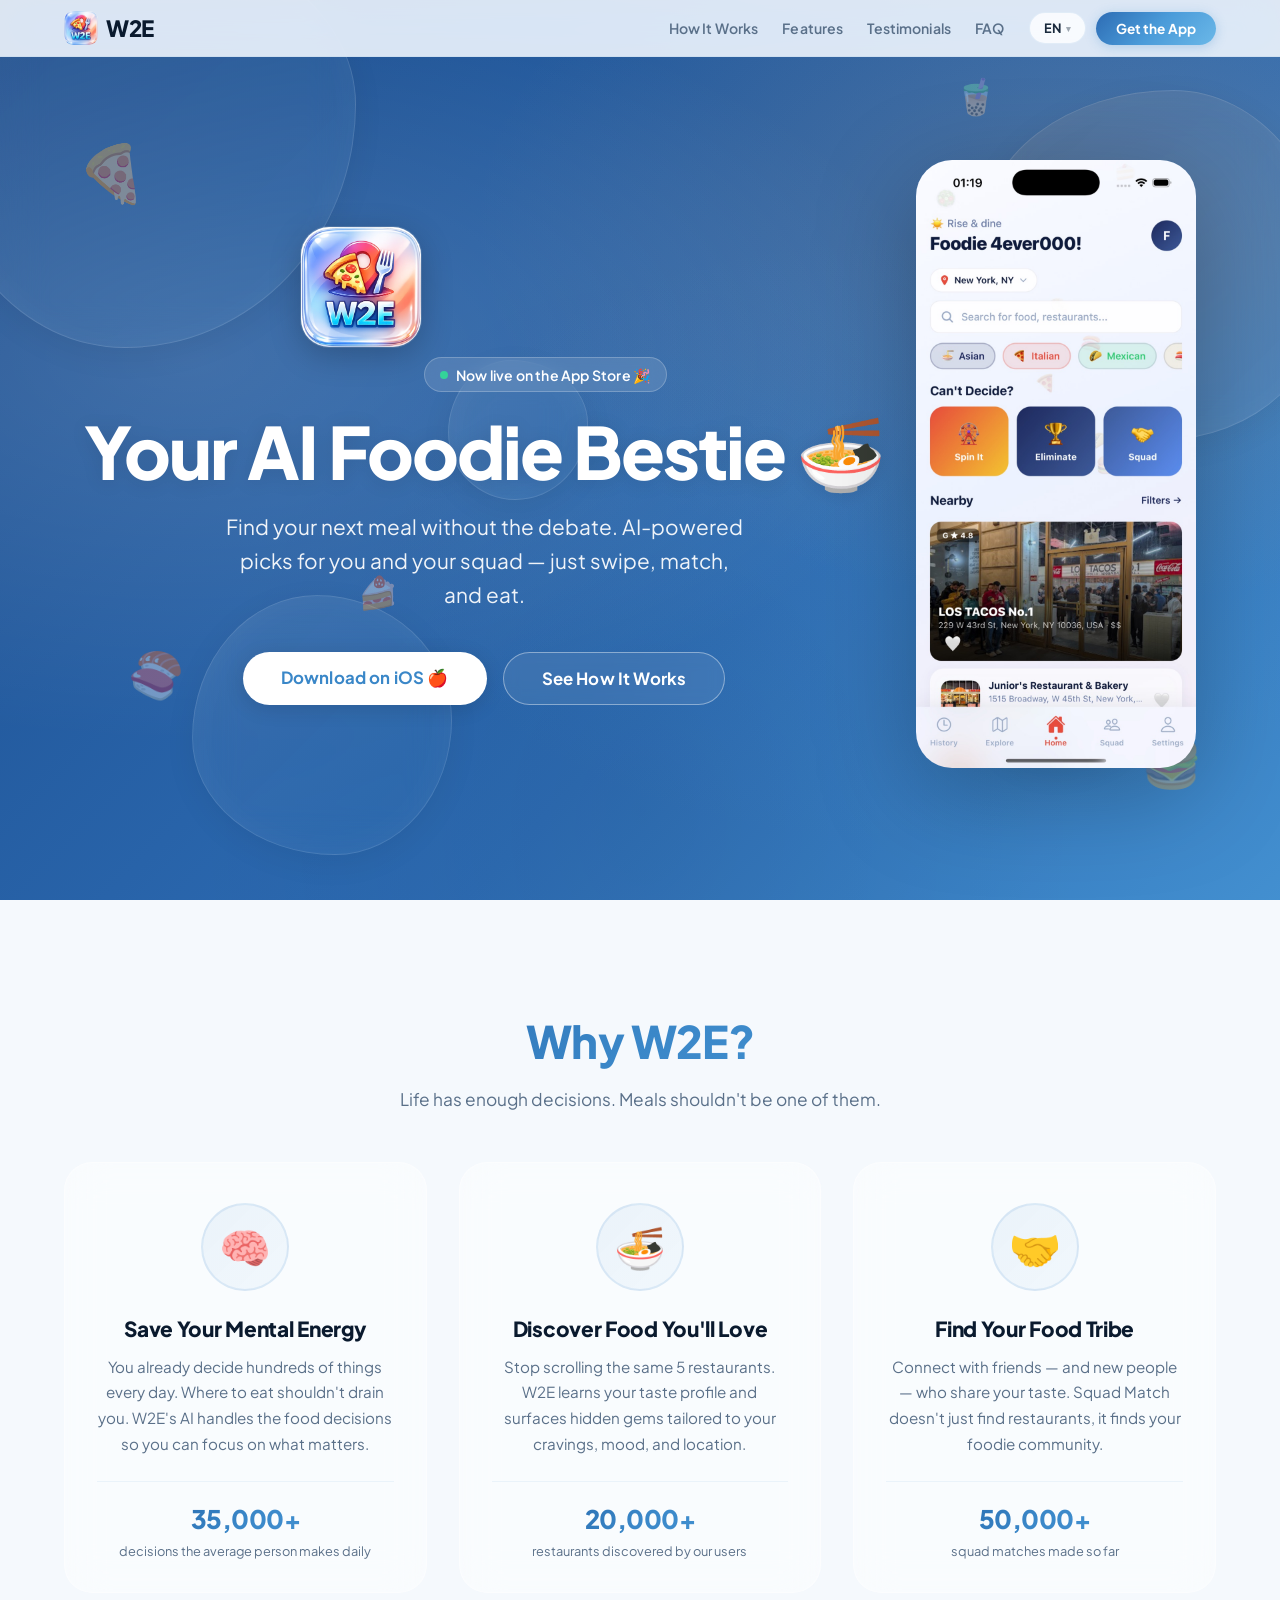
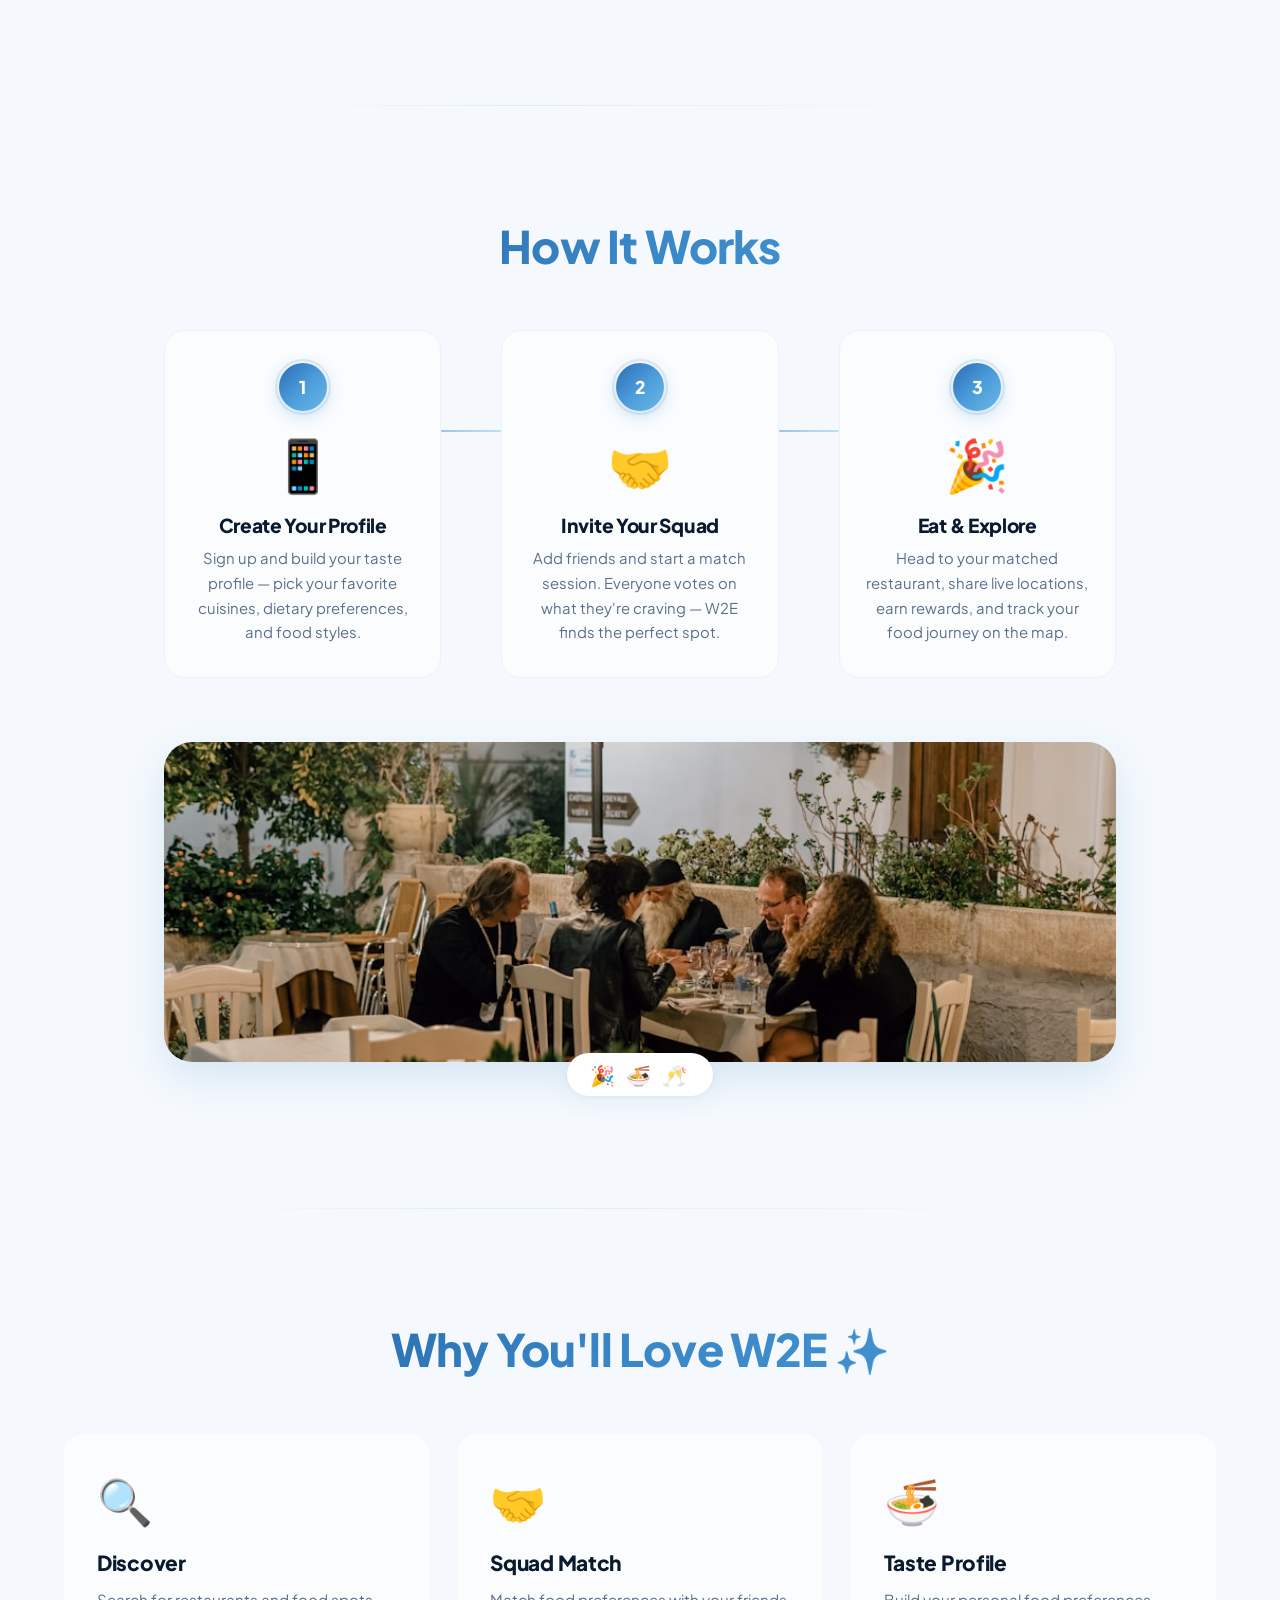
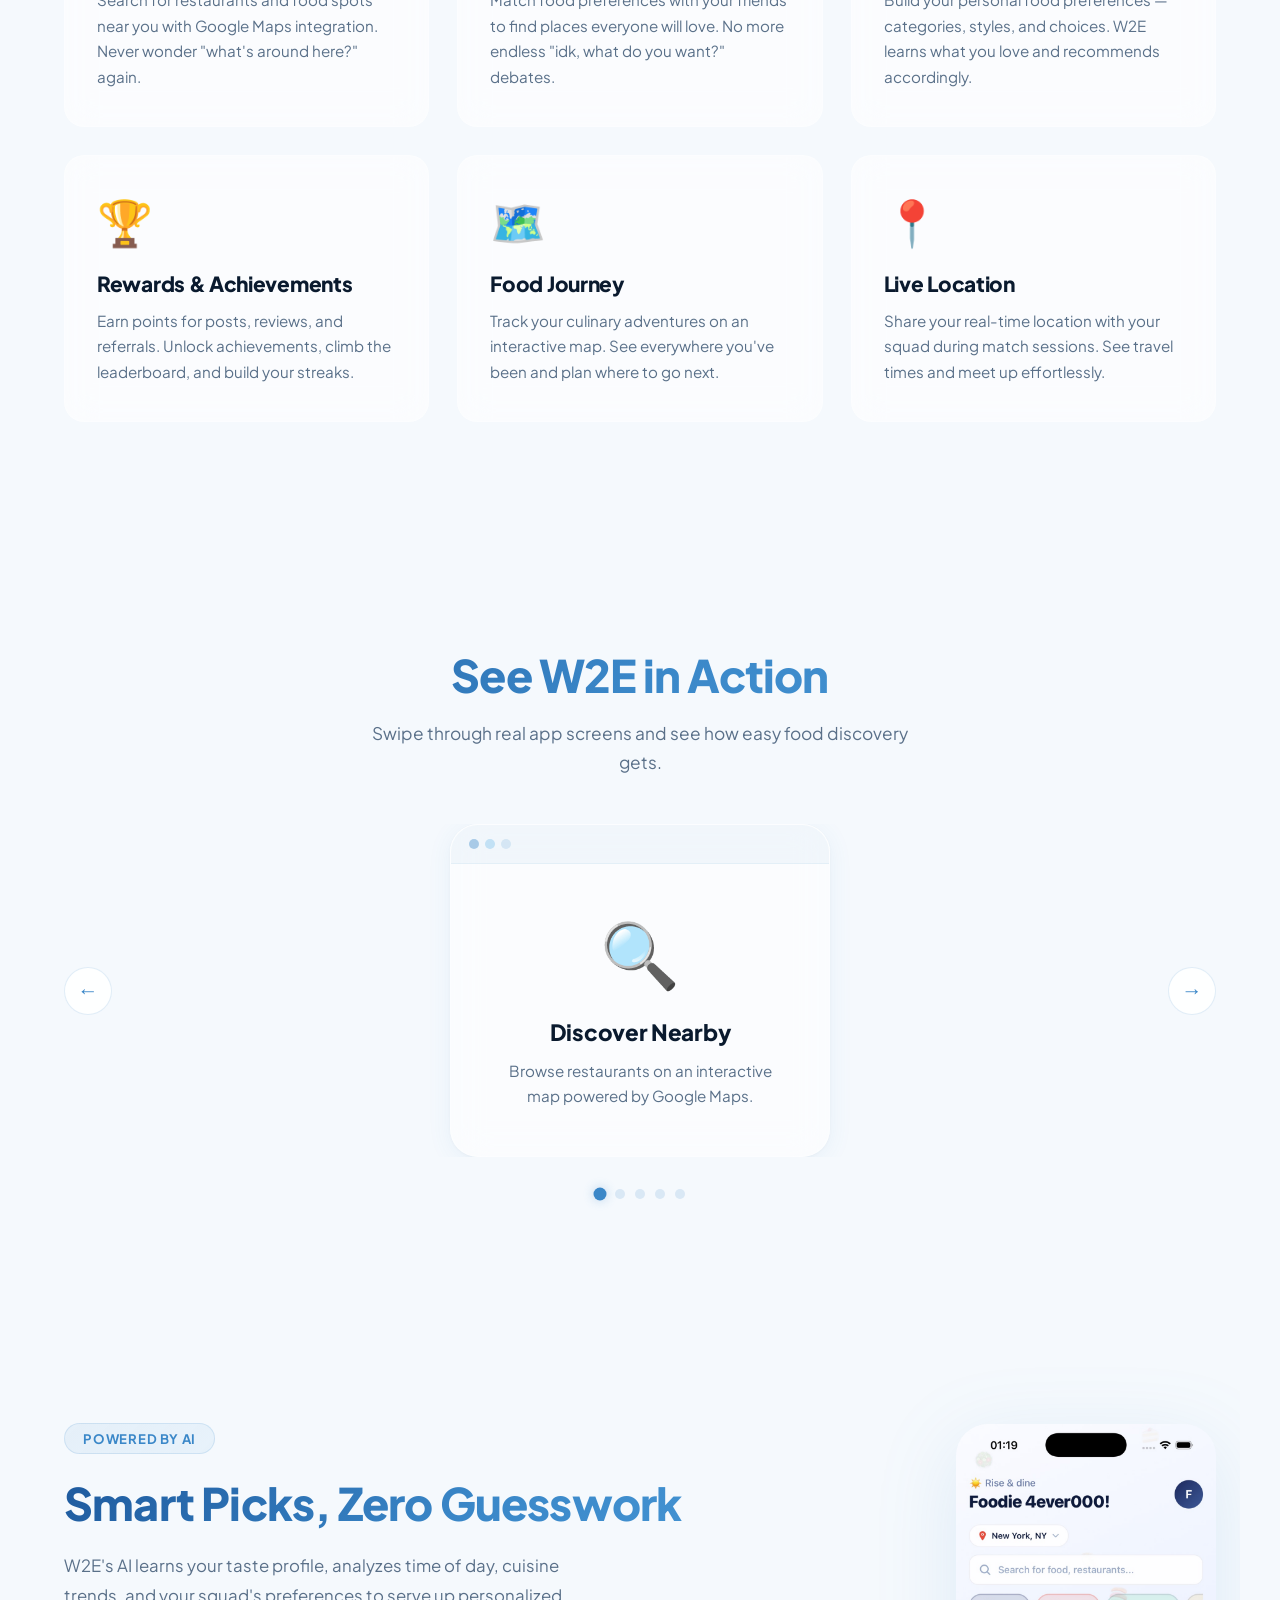
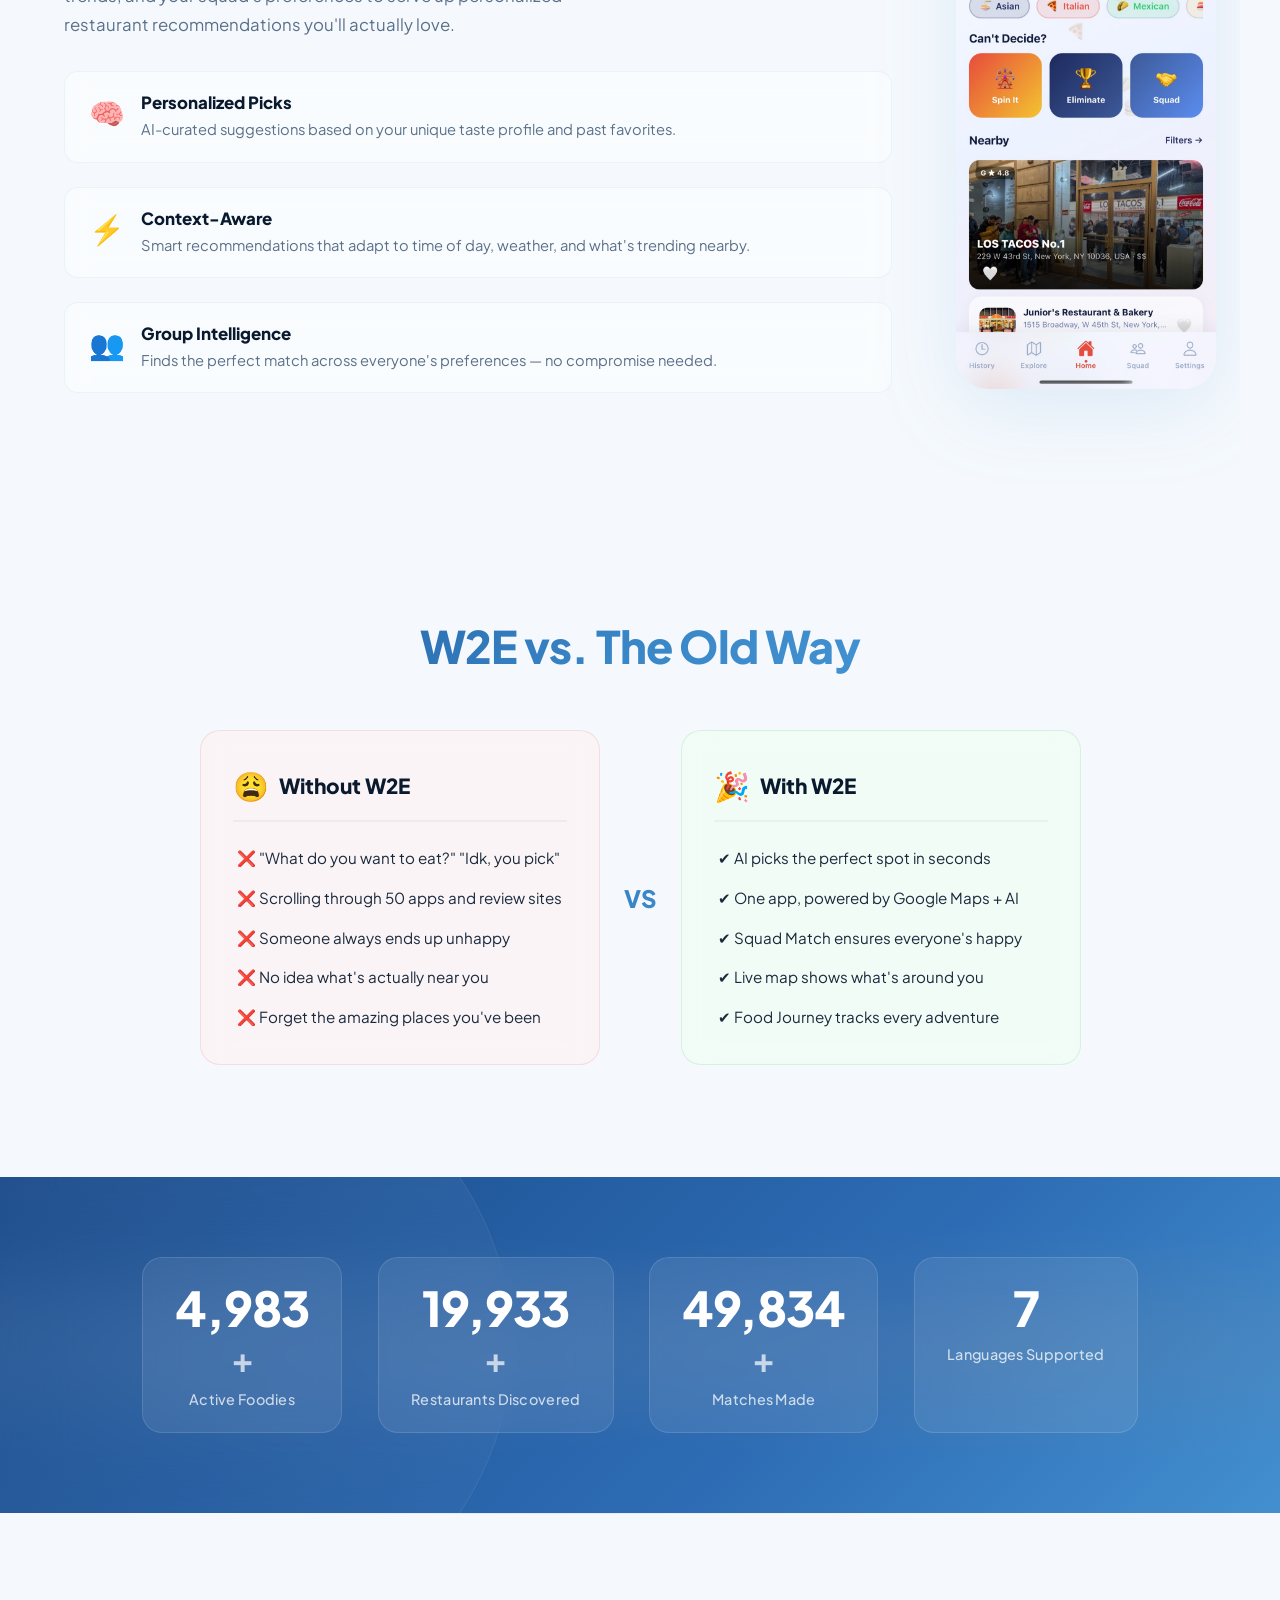
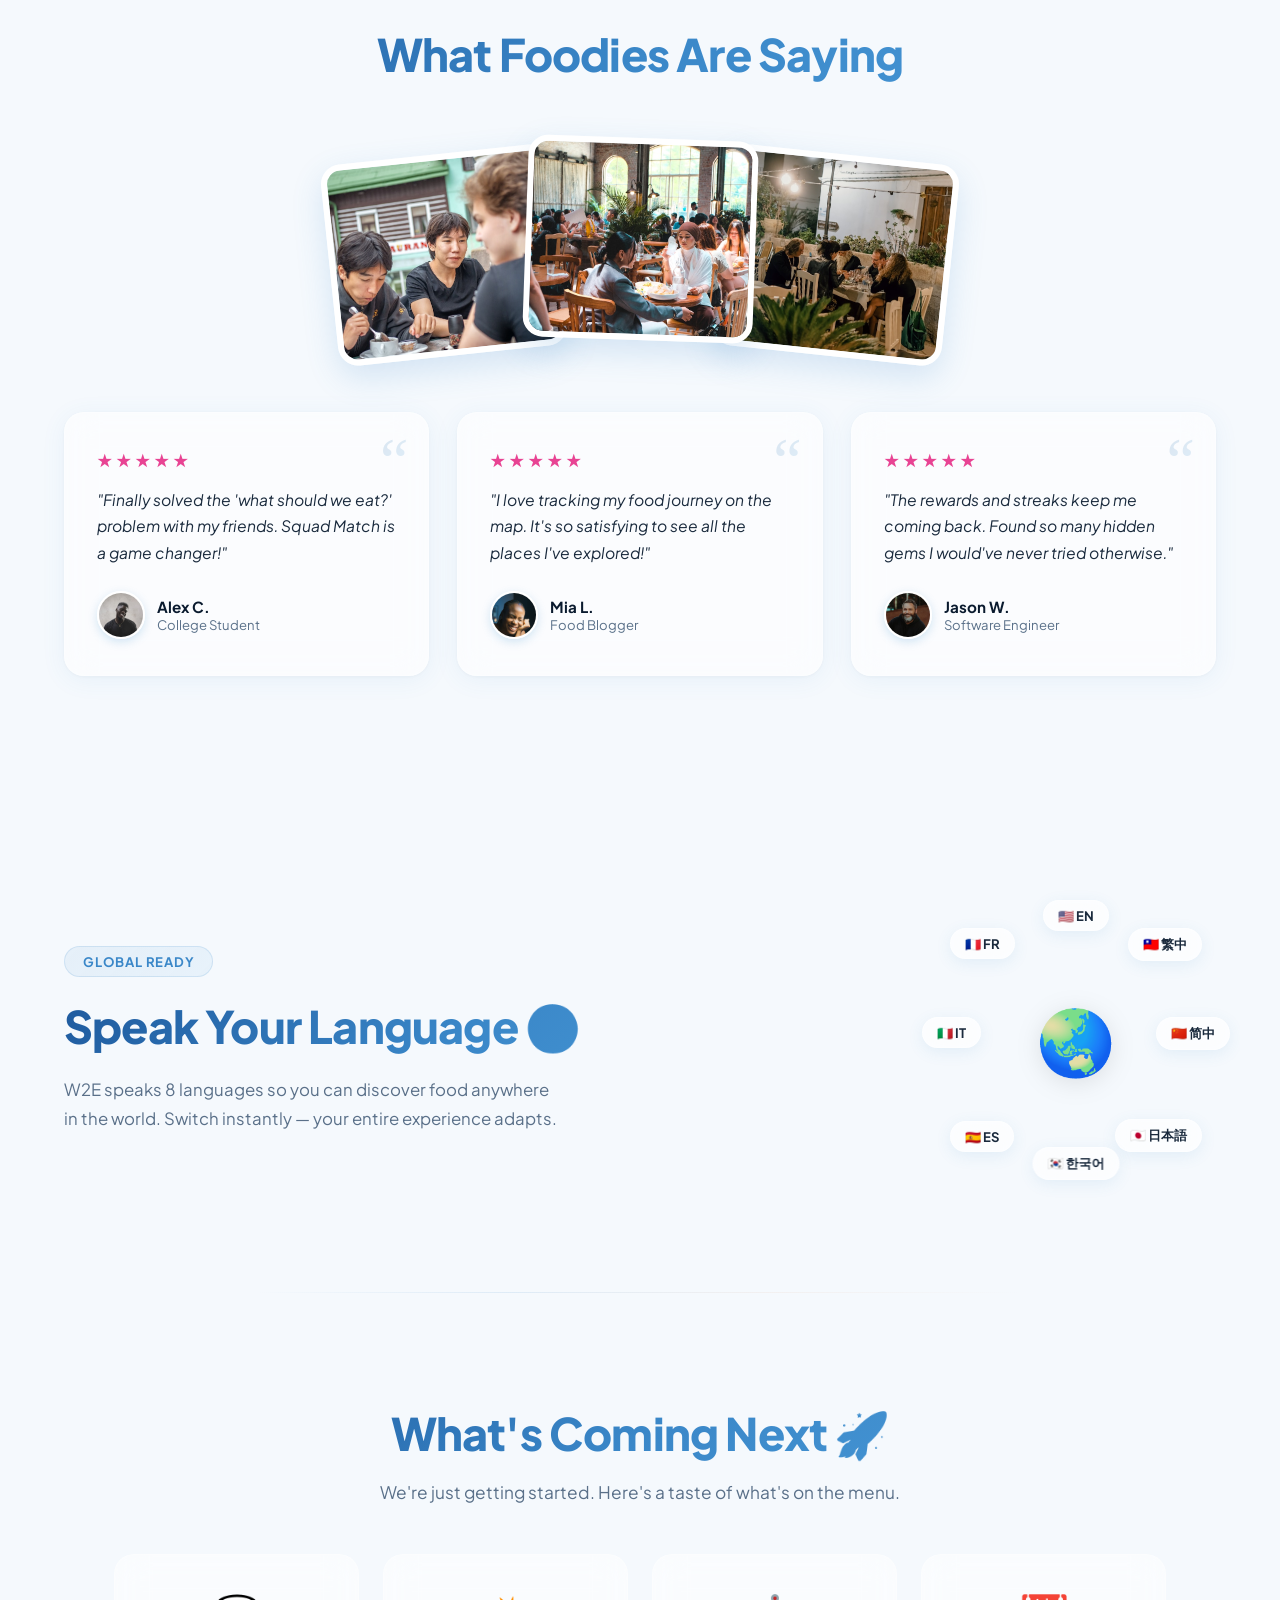
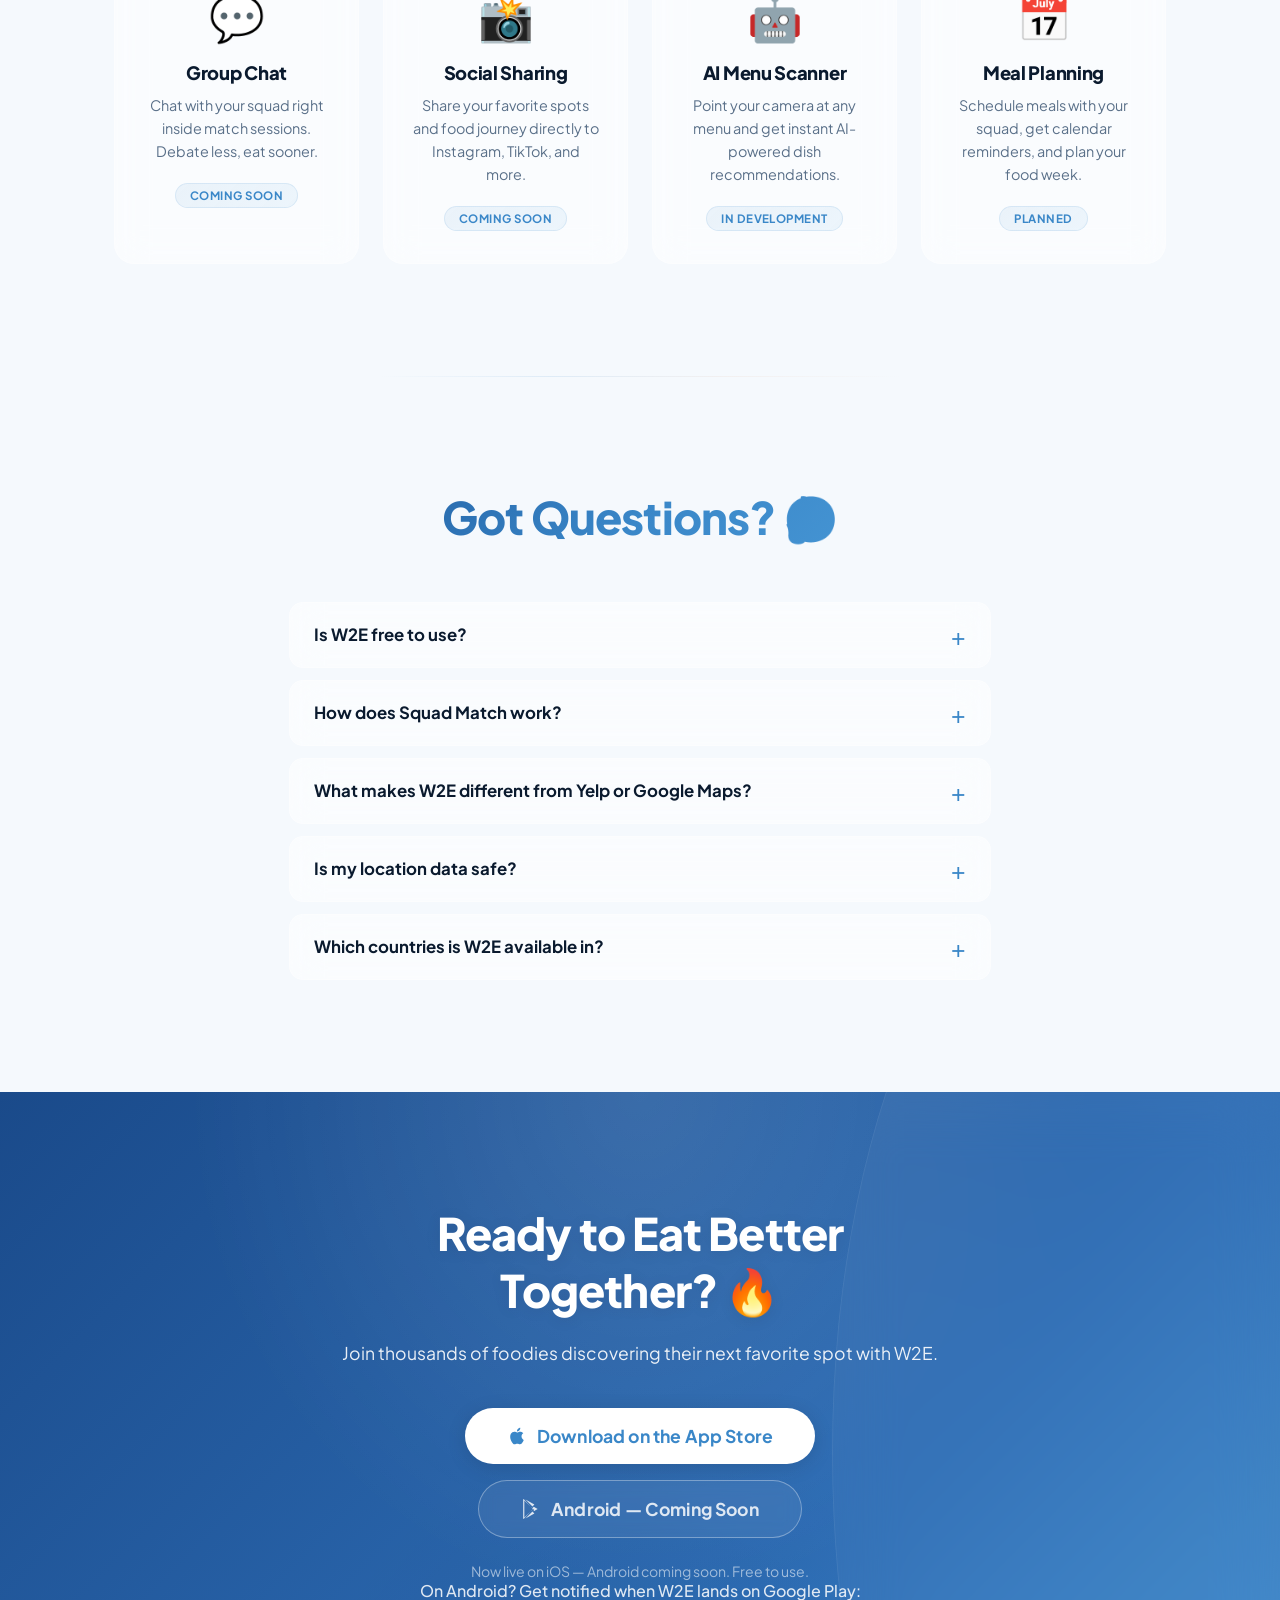
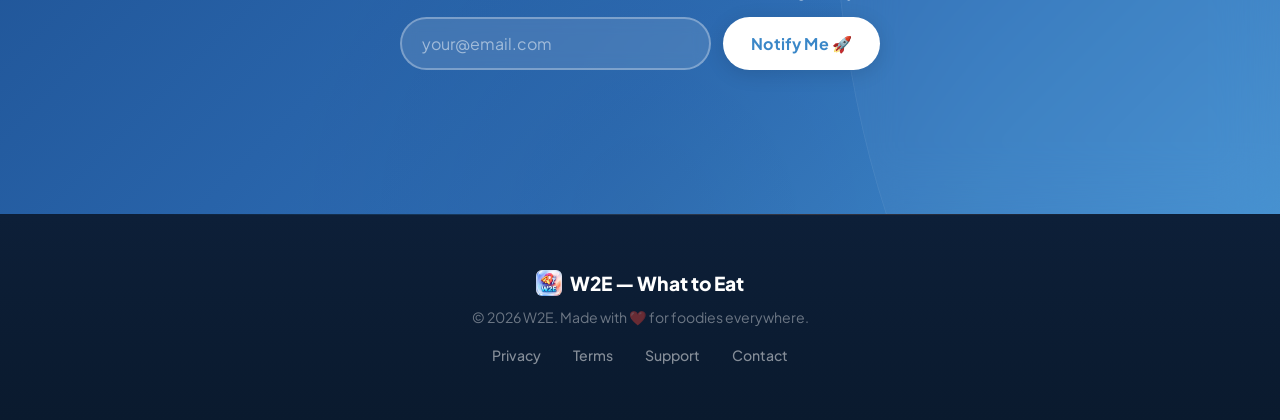
==== commit 0c7de9f0: "feat: reflect iOS App Store launch on the product page - Wire all iOS download CTAs (hero button, he" ====
--- a/index.html
+++ b/index.html
@@ -38,11 +38,13 @@
   <script type="application/ld+json">
   {
     "@context": "https://schema.org",
-    "@type": "SoftwareApplication",
+    "@type": "MobileApplication",
     "name": "W2E — What to Eat",
     "applicationCategory": "LifestyleApplication",
-    "operatingSystem": "iOS, Android",
+    "operatingSystem": "iOS",
     "description": "W2E uses AI to find your next meal without the debate. Match food preferences with your squad and eat happy.",
+    "downloadUrl": "https://apps.apple.com/us/app/w2e-what-to-eat/id6758052611",
+    "installUrl": "https://apps.apple.com/us/app/w2e-what-to-eat/id6758052611",
     "offers": {
       "@type": "Offer",
       "price": "0",
@@ -99,10 +101,14 @@
   <section class="hero" id="hero">
     <div class="hero-content">
       <img src="imgs/w2e_app_icon.png" alt="W2E app icon" class="hero-logo">
+      <a href="https://apps.apple.com/us/app/w2e-what-to-eat/id6758052611" target="_blank" rel="noopener" class="launch-badge">
+        <span class="launch-badge-dot" aria-hidden="true"></span>
+        <span data-i18n="hero.launchBadge">Now live on the App Store 🎉</span>
+      </a>
       <h1 class="hero-title" data-i18n="hero.title">Your AI Foodie Bestie 🍜</h1>
       <p class="hero-sub" data-i18n="hero.sub">Find your next meal without the debate. AI-powered picks for you and your squad — just swipe, match, and eat.</p>
       <div class="hero-buttons">
-        <a href="#download" class="btn btn-primary" data-i18n="hero.cta">Get Started 🚀</a>
+        <a href="https://apps.apple.com/us/app/w2e-what-to-eat/id6758052611" target="_blank" rel="noopener" class="btn btn-primary" data-i18n="hero.cta">Download on iOS 🍎</a>
         <a href="#how-it-works" class="btn btn-secondary" data-i18n="hero.secondary">See How It Works</a>
       </div>
     </div>
@@ -591,25 +597,26 @@
     <div class="cta-content">
       <h2 class="cta-title" data-i18n="cta.title">Ready to Eat Better Together? 🔥</h2>
       <p class="cta-sub" data-i18n="cta.sub">Join thousands of foodies discovering their next favorite spot with W2E.</p>
+      <div class="cta-buttons">
+        <a href="https://apps.apple.com/us/app/w2e-what-to-eat/id6758052611" target="_blank" rel="noopener" class="btn btn-primary btn-lg btn-store" aria-label="Download W2E on the App Store">
+          <svg class="store-icon" viewBox="0 0 24 24" width="20" height="20" fill="currentColor" aria-hidden="true"><path d="M18.71 19.5c-.83 1.24-1.71 2.45-3.05 2.47-1.34.03-1.77-.79-3.29-.79-1.53 0-2 .77-3.27.82-1.31.05-2.3-1.32-3.14-2.53C4.25 17 2.94 12.45 4.7 9.39c.87-1.52 2.43-2.48 4.12-2.51 1.28-.02 2.5.87 3.29.87.78 0 2.26-1.07 3.8-.91.65.03 2.47.26 3.64 1.98-.09.06-2.17 1.28-2.15 3.81.03 3.02 2.65 4.03 2.68 4.04-.03.07-.42 1.44-1.38 2.83M13 3.5c.73-.83 1.94-1.46 2.94-1.5.13 1.17-.34 2.35-1.04 3.19-.69.85-1.83 1.51-2.95 1.42-.15-1.15.41-2.35 1.05-3.11z"/></svg>
+          <span data-i18n="cta.ios">Download on the App Store</span>
+        </a>
+        <a href="#android-waitlist" class="btn btn-secondary btn-lg btn-store btn-store-soon" aria-label="Android version — coming soon">
+          <svg class="store-icon" viewBox="0 0 24 24" width="20" height="20" fill="currentColor" aria-hidden="true"><path d="M3.18 23.96c-.36-.17-.58-.53-.58-.96V1c0-.43.22-.79.58-.96L14.17 12 3.18 23.96zm.82-1.73L14.54 12 4 1.77v20.46zM15.32 12.74l-1.74-1.74 1.74-1.74L20 12l-4.68 2.74zM5.35.49L16.04 6.7 13.79 8.95 5.35.49zm0 23.02l8.44-8.46 2.25 2.25L5.35 23.51z"/></svg>
+          <span data-i18n="cta.android">Android — Coming Soon</span>
+        </a>
+      </div>
+      <p class="cta-note" data-i18n="cta.note">Now live on iOS — Android coming soon. Free to use.</p>
       <div class="waitlist-form" id="waitlistForm">
-        <p class="waitlist-label" data-i18n="cta.waitlistLabel">Be the first to know when we launch:</p>
+        <span id="android-waitlist" class="waitlist-anchor" aria-hidden="true"></span>
+        <p class="waitlist-label" data-i18n="cta.waitlistLabel">On Android? Get notified when W2E lands on Google Play:</p>
         <form class="waitlist-input-group" id="waitlistFormEl" action="#">
           <input type="email" class="waitlist-input" id="waitlistEmail" placeholder="your@email.com" required data-i18n-placeholder="cta.emailPlaceholder">
           <button type="submit" class="btn btn-primary btn-waitlist" data-i18n="cta.notify">Notify Me 🚀</button>
         </form>
-        <p class="waitlist-success" id="waitlistSuccess" role="status" aria-live="polite" data-i18n="cta.successMsg">You're on the list! We'll notify you when W2E launches.</p>
-      </div>
-      <div class="cta-buttons">
-        <a href="#download" class="btn btn-primary btn-lg btn-store" aria-label="Download for iOS — Coming Soon">
-          <svg class="store-icon" viewBox="0 0 24 24" width="20" height="20" fill="currentColor" aria-hidden="true"><path d="M18.71 19.5c-.83 1.24-1.71 2.45-3.05 2.47-1.34.03-1.77-.79-3.29-.79-1.53 0-2 .77-3.27.82-1.31.05-2.3-1.32-3.14-2.53C4.25 17 2.94 12.45 4.7 9.39c.87-1.52 2.43-2.48 4.12-2.51 1.28-.02 2.5.87 3.29.87.78 0 2.26-1.07 3.8-.91.65.03 2.47.26 3.64 1.98-.09.06-2.17 1.28-2.15 3.81.03 3.02 2.65 4.03 2.68 4.04-.03.07-.42 1.44-1.38 2.83M13 3.5c.73-.83 1.94-1.46 2.94-1.5.13 1.17-.34 2.35-1.04 3.19-.69.85-1.83 1.51-2.95 1.42-.15-1.15.41-2.35 1.05-3.11z"/></svg>
-          <span data-i18n="cta.ios">Download for iOS</span>
-        </a>
-        <a href="#download" class="btn btn-secondary btn-lg btn-store" aria-label="Download for Android — Coming Soon">
-          <svg class="store-icon" viewBox="0 0 24 24" width="20" height="20" fill="currentColor" aria-hidden="true"><path d="M3.18 23.96c-.36-.17-.58-.53-.58-.96V1c0-.43.22-.79.58-.96L14.17 12 3.18 23.96zm.82-1.73L14.54 12 4 1.77v20.46zM15.32 12.74l-1.74-1.74 1.74-1.74L20 12l-4.68 2.74zM5.35.49L16.04 6.7 13.79 8.95 5.35.49zm0 23.02l8.44-8.46 2.25 2.25L5.35 23.51z"/></svg>
-          <span data-i18n="cta.android">Download for Android</span>
-        </a>
-      </div>
-      <p class="cta-note" data-i18n="cta.note">Available on iOS & Android — Free to use</p>
+        <p class="waitlist-success" id="waitlistSuccess" role="status" aria-live="polite" data-i18n="cta.successMsg">You're on the list! We'll notify you when the Android app is live.</p>
+      </div>
     </div>
   </section>
 
@@ -690,8 +697,8 @@
             description: 'Get app store download links for W2E',
             inputSchema: { type: 'object', properties: {} },
             execute: () => ({
-              ios: 'https://apps.apple.com/app/w2e',
-              android: 'https://play.google.com/store/apps/details?id=com.w2e',
+              ios: 'https://apps.apple.com/us/app/w2e-what-to-eat/id6758052611',
+              android: 'Coming soon',
               web: 'https://w2e.kairosaitech.com'
             })
           }
--- a/style.css
+++ b/style.css
@@ -367,6 +367,46 @@
   transform: scale(1.1) rotate(-3deg);
 }
 
+.launch-badge {
+  display: inline-flex;
+  align-items: center;
+  gap: 0.5rem;
+  padding: 0.45rem 0.95rem;
+  margin-bottom: 1.25rem;
+  border-radius: 999px;
+  background: rgba(255, 255, 255, 0.12);
+  border: 1px solid rgba(255, 255, 255, 0.22);
+  backdrop-filter: blur(10px);
+  -webkit-backdrop-filter: blur(10px);
+  color: var(--color-white);
+  font-size: 0.88rem;
+  font-weight: 600;
+  letter-spacing: 0.2px;
+  text-decoration: none;
+  transition: transform 0.25s ease, background 0.25s ease, border-color 0.25s ease;
+}
+
+.launch-badge:hover {
+  background: rgba(255, 255, 255, 0.2);
+  border-color: rgba(255, 255, 255, 0.4);
+  transform: translateY(-1px);
+}
+
+.launch-badge-dot {
+  width: 8px;
+  height: 8px;
+  border-radius: 50%;
+  background: #34d399;
+  box-shadow: 0 0 0 0 rgba(52, 211, 153, 0.65);
+  animation: launchPulse 1.8s ease-out infinite;
+}
+
+@keyframes launchPulse {
+  0%   { box-shadow: 0 0 0 0   rgba(52, 211, 153, 0.65); }
+  70%  { box-shadow: 0 0 0 10px rgba(52, 211, 153, 0); }
+  100% { box-shadow: 0 0 0 0   rgba(52, 211, 153, 0); }
+}
+
 .hero-title {
   font-family: var(--font-heading);
   font-size: clamp(2.6rem, 6vw, 4.5rem);
@@ -1645,8 +1685,19 @@
   justify-content: center;
 }
 
+.btn-store-soon {
+  opacity: 0.85;
+}
+
 .store-icon {
   flex-shrink: 0;
+}
+
+.waitlist-anchor {
+  display: block;
+  position: relative;
+  top: -90px;
+  visibility: hidden;
 }
 
 /* ===== Section Subtitle ===== */
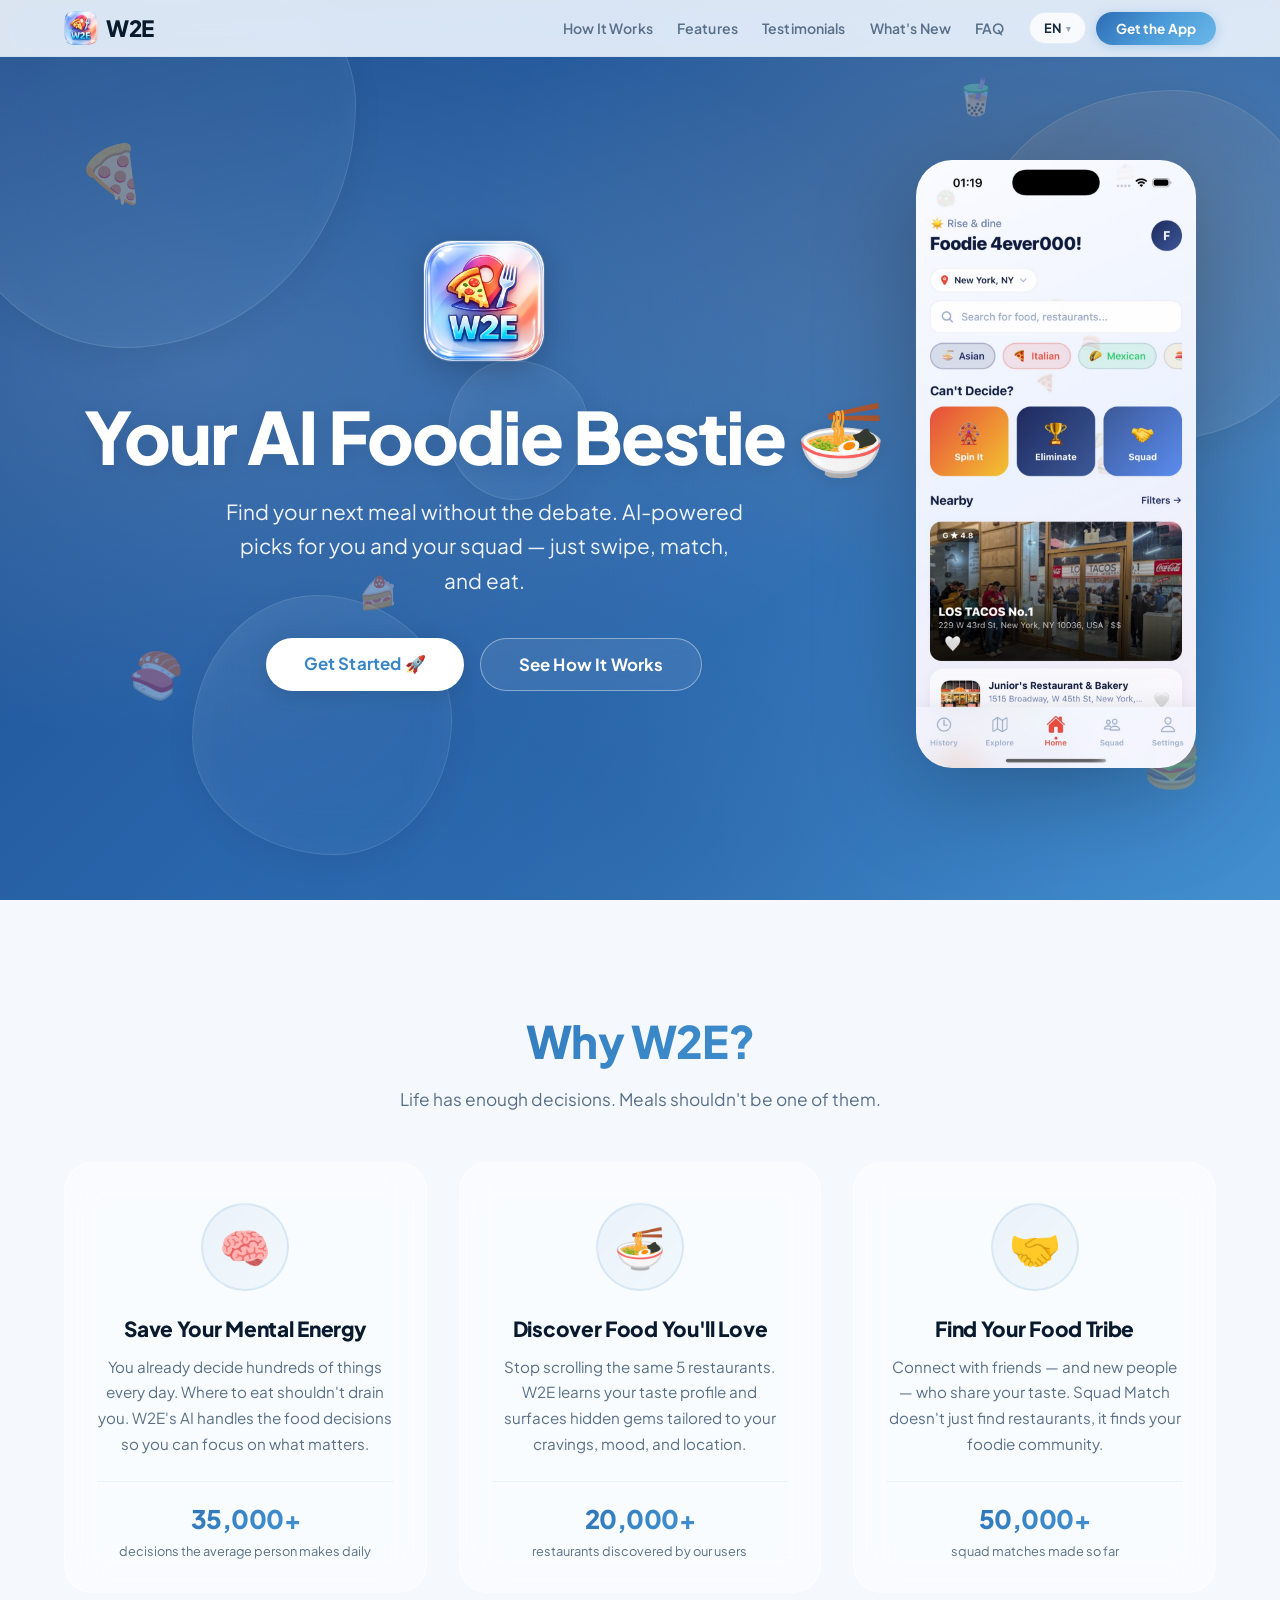
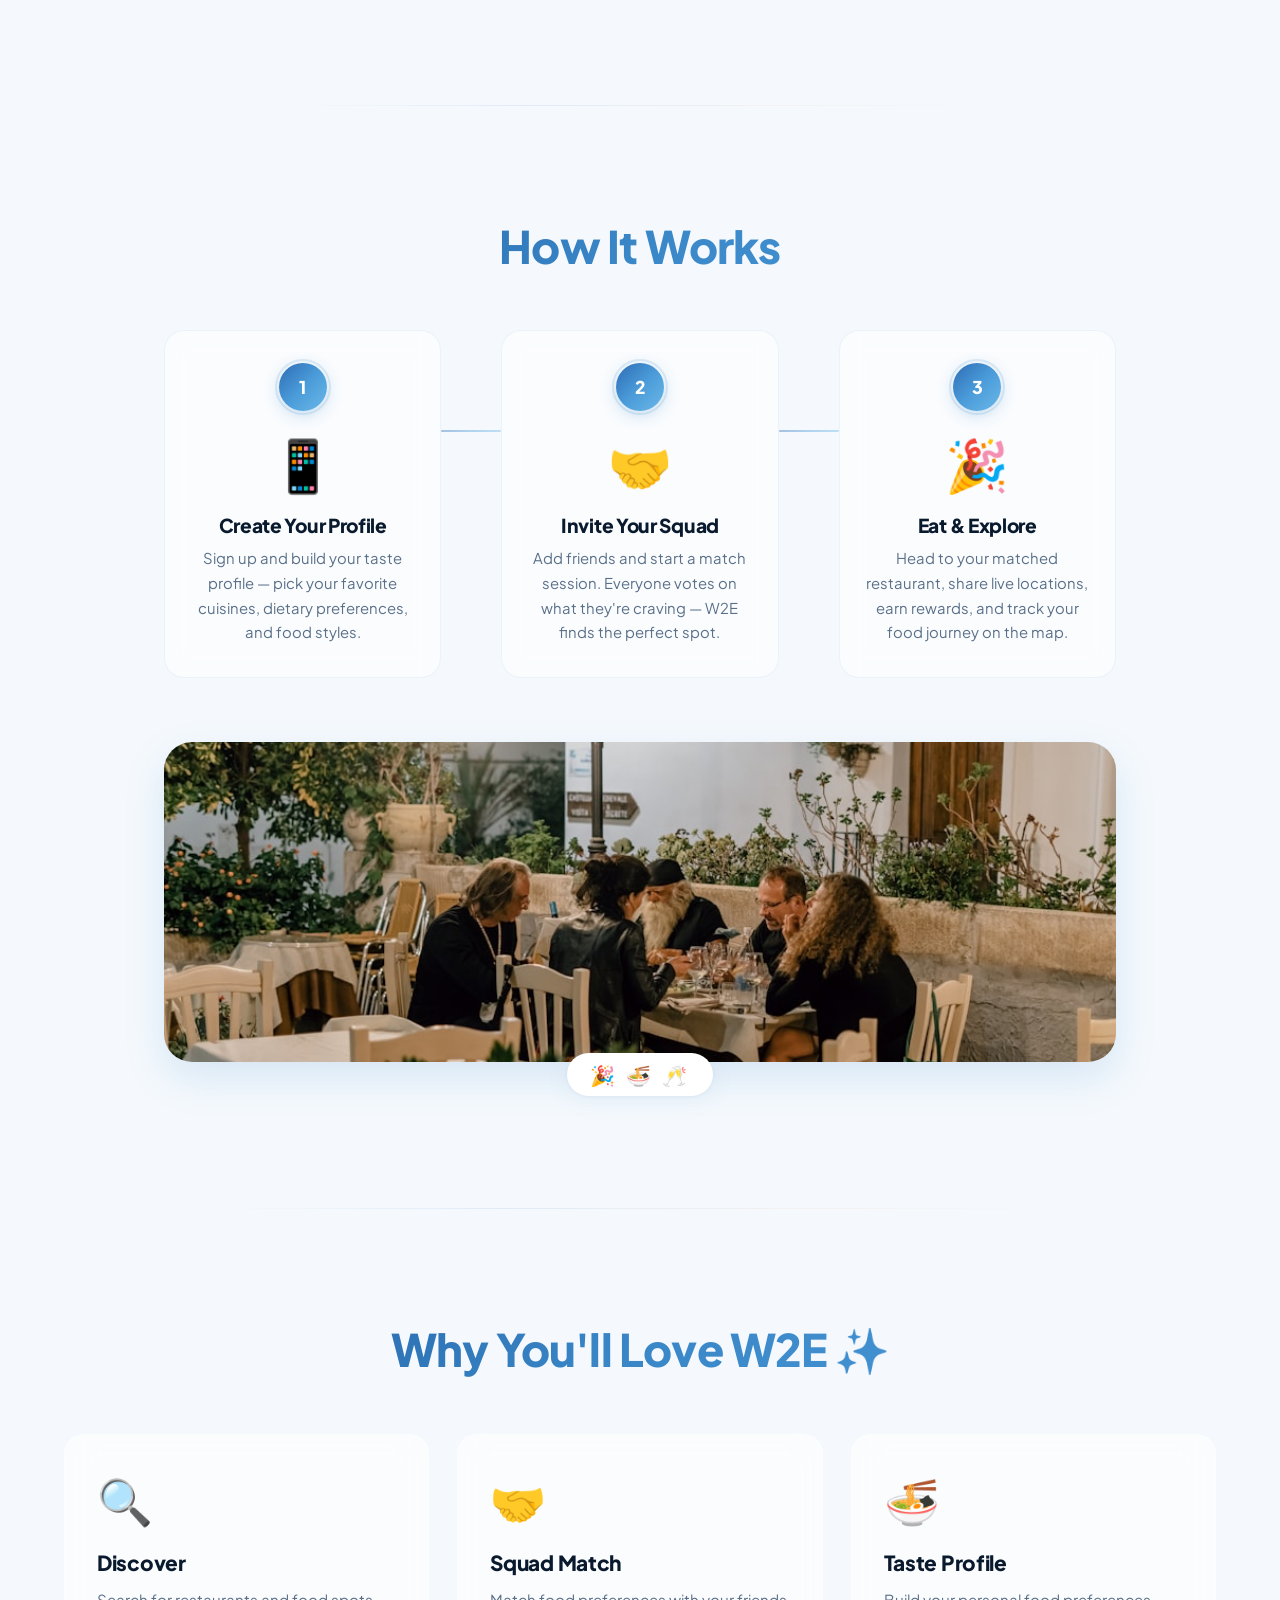
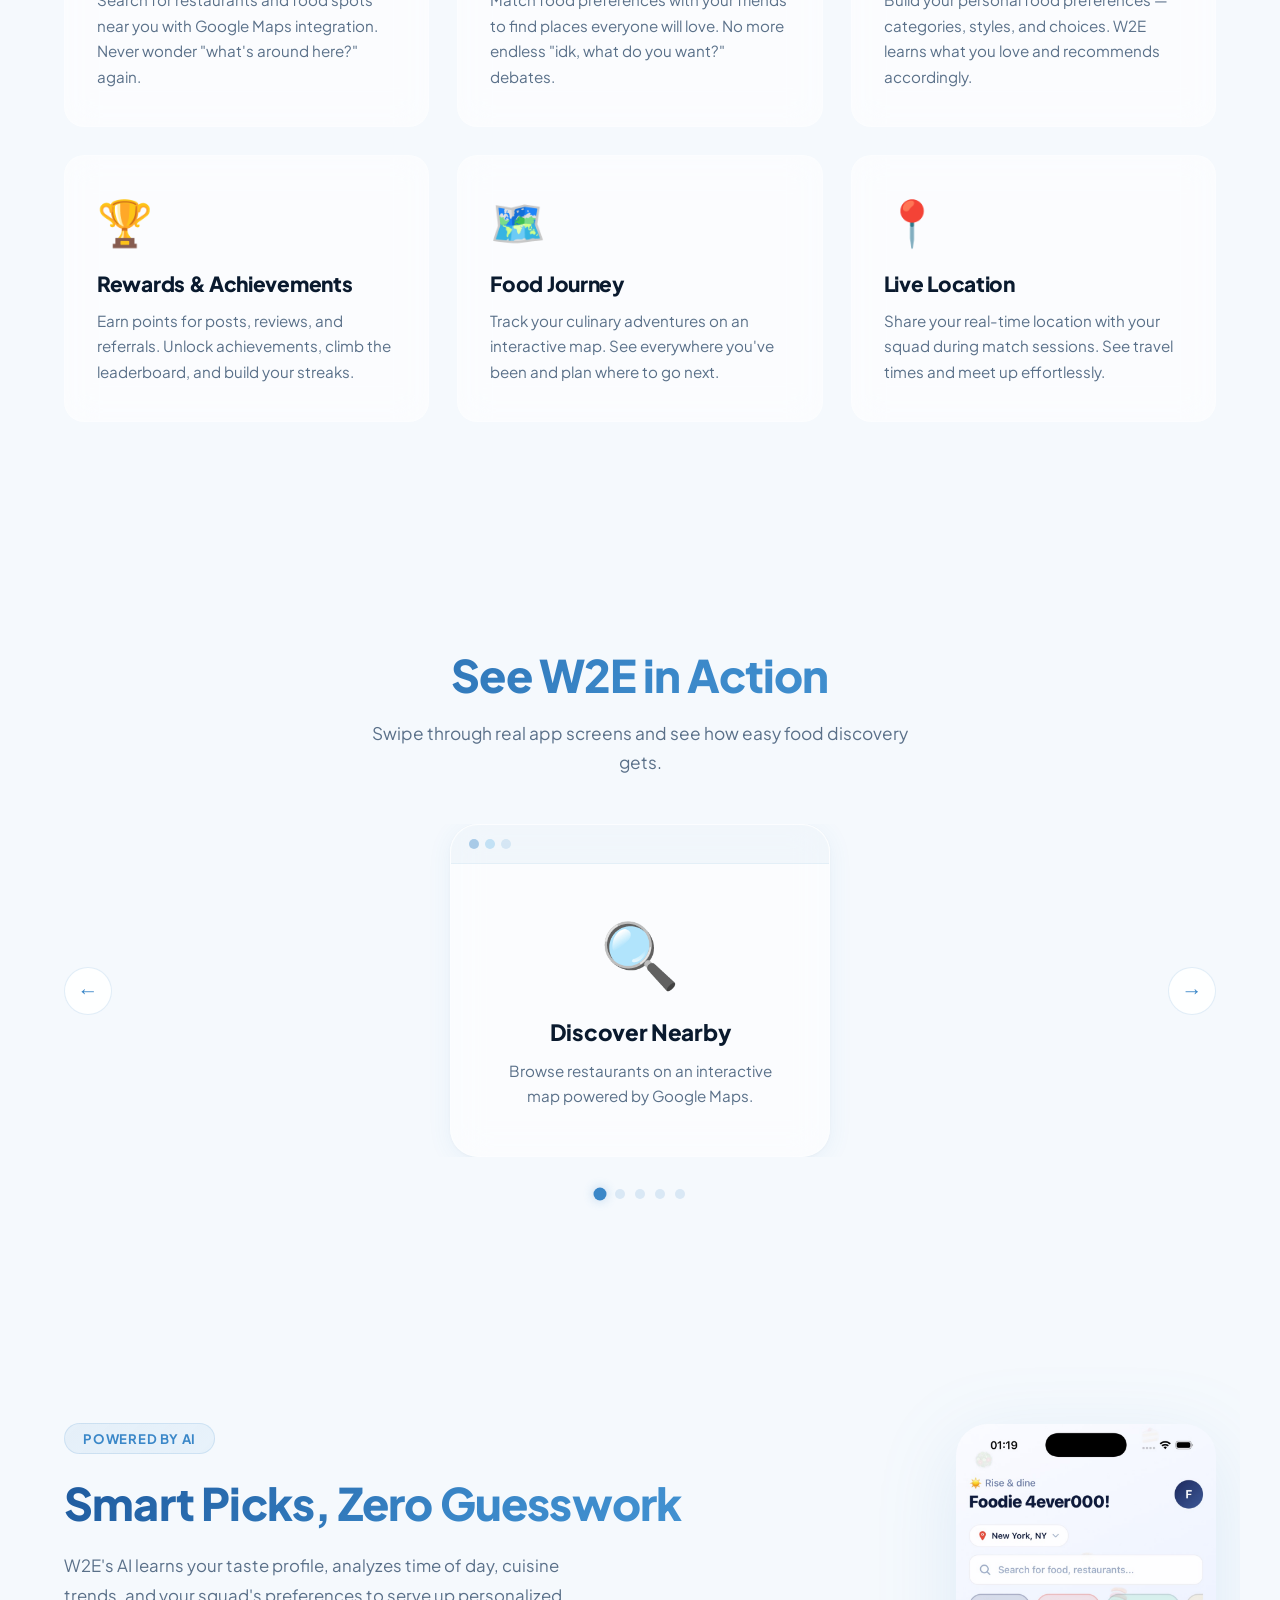
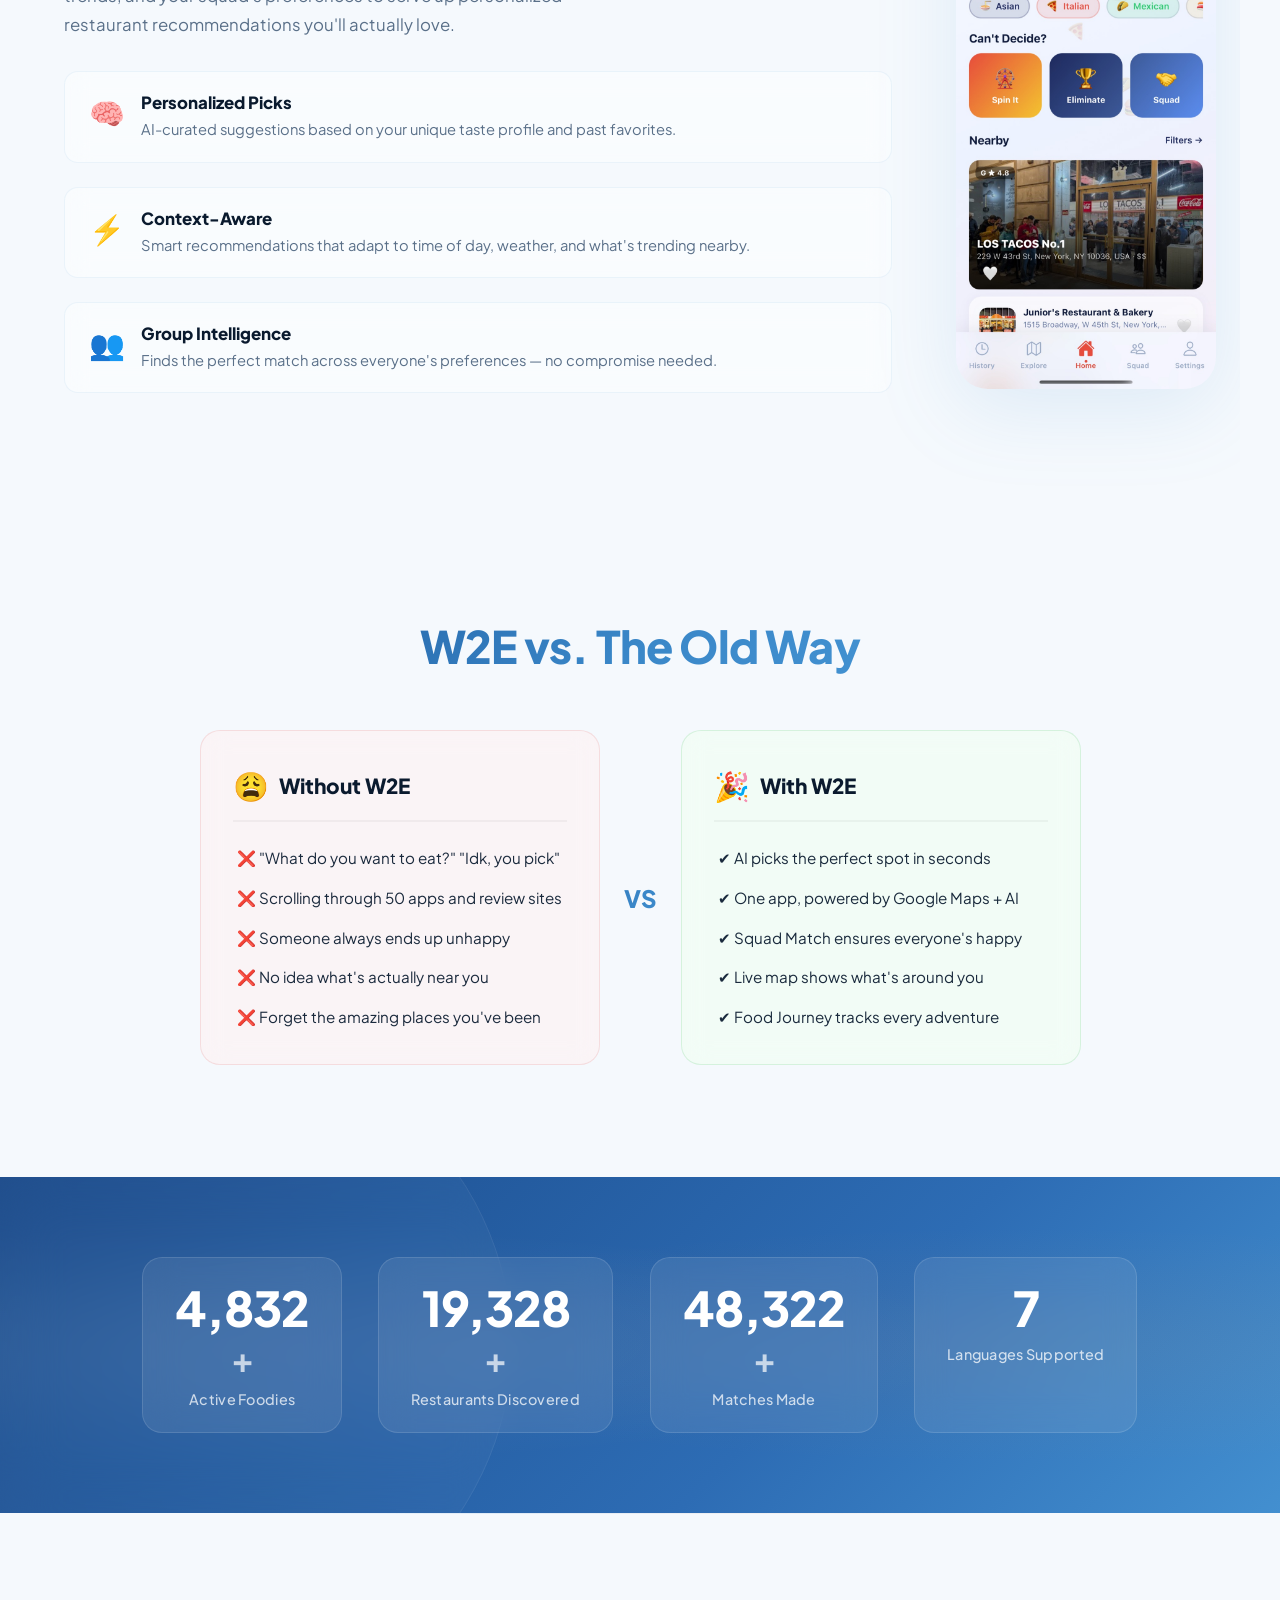
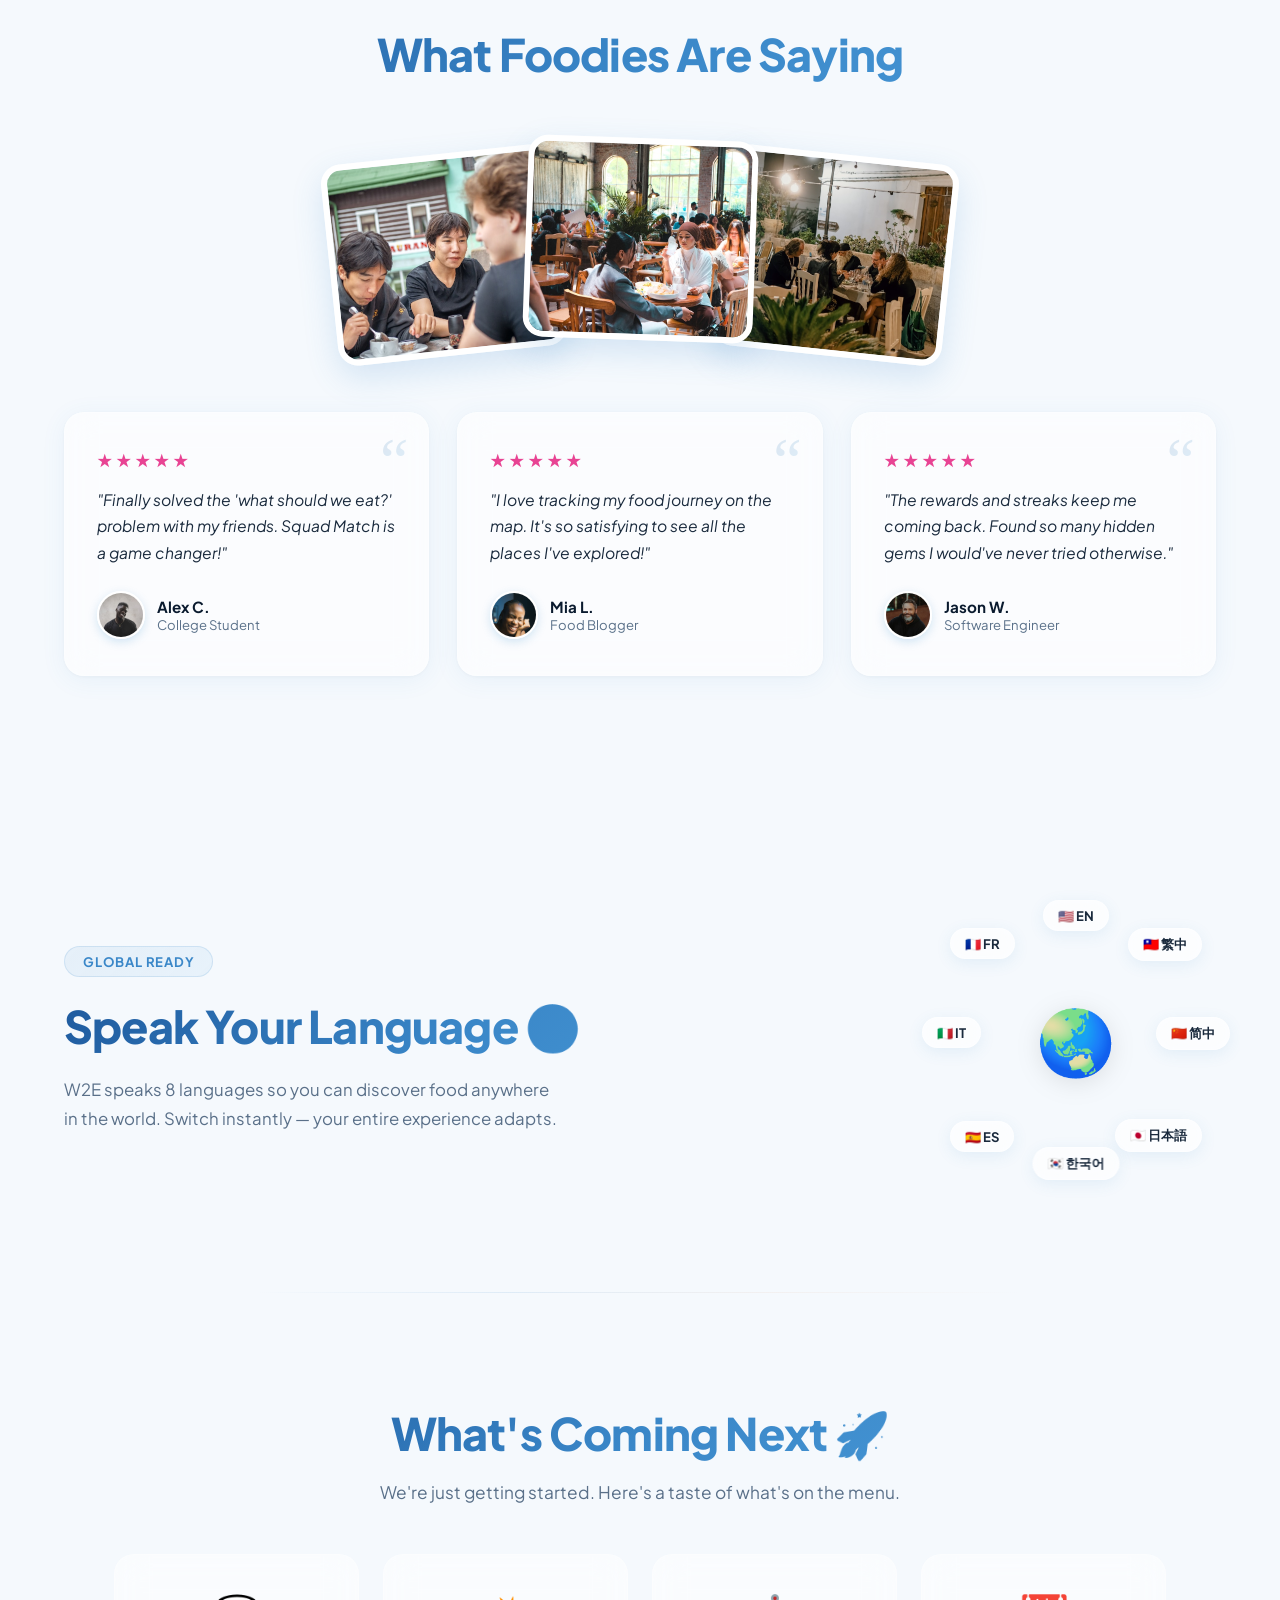
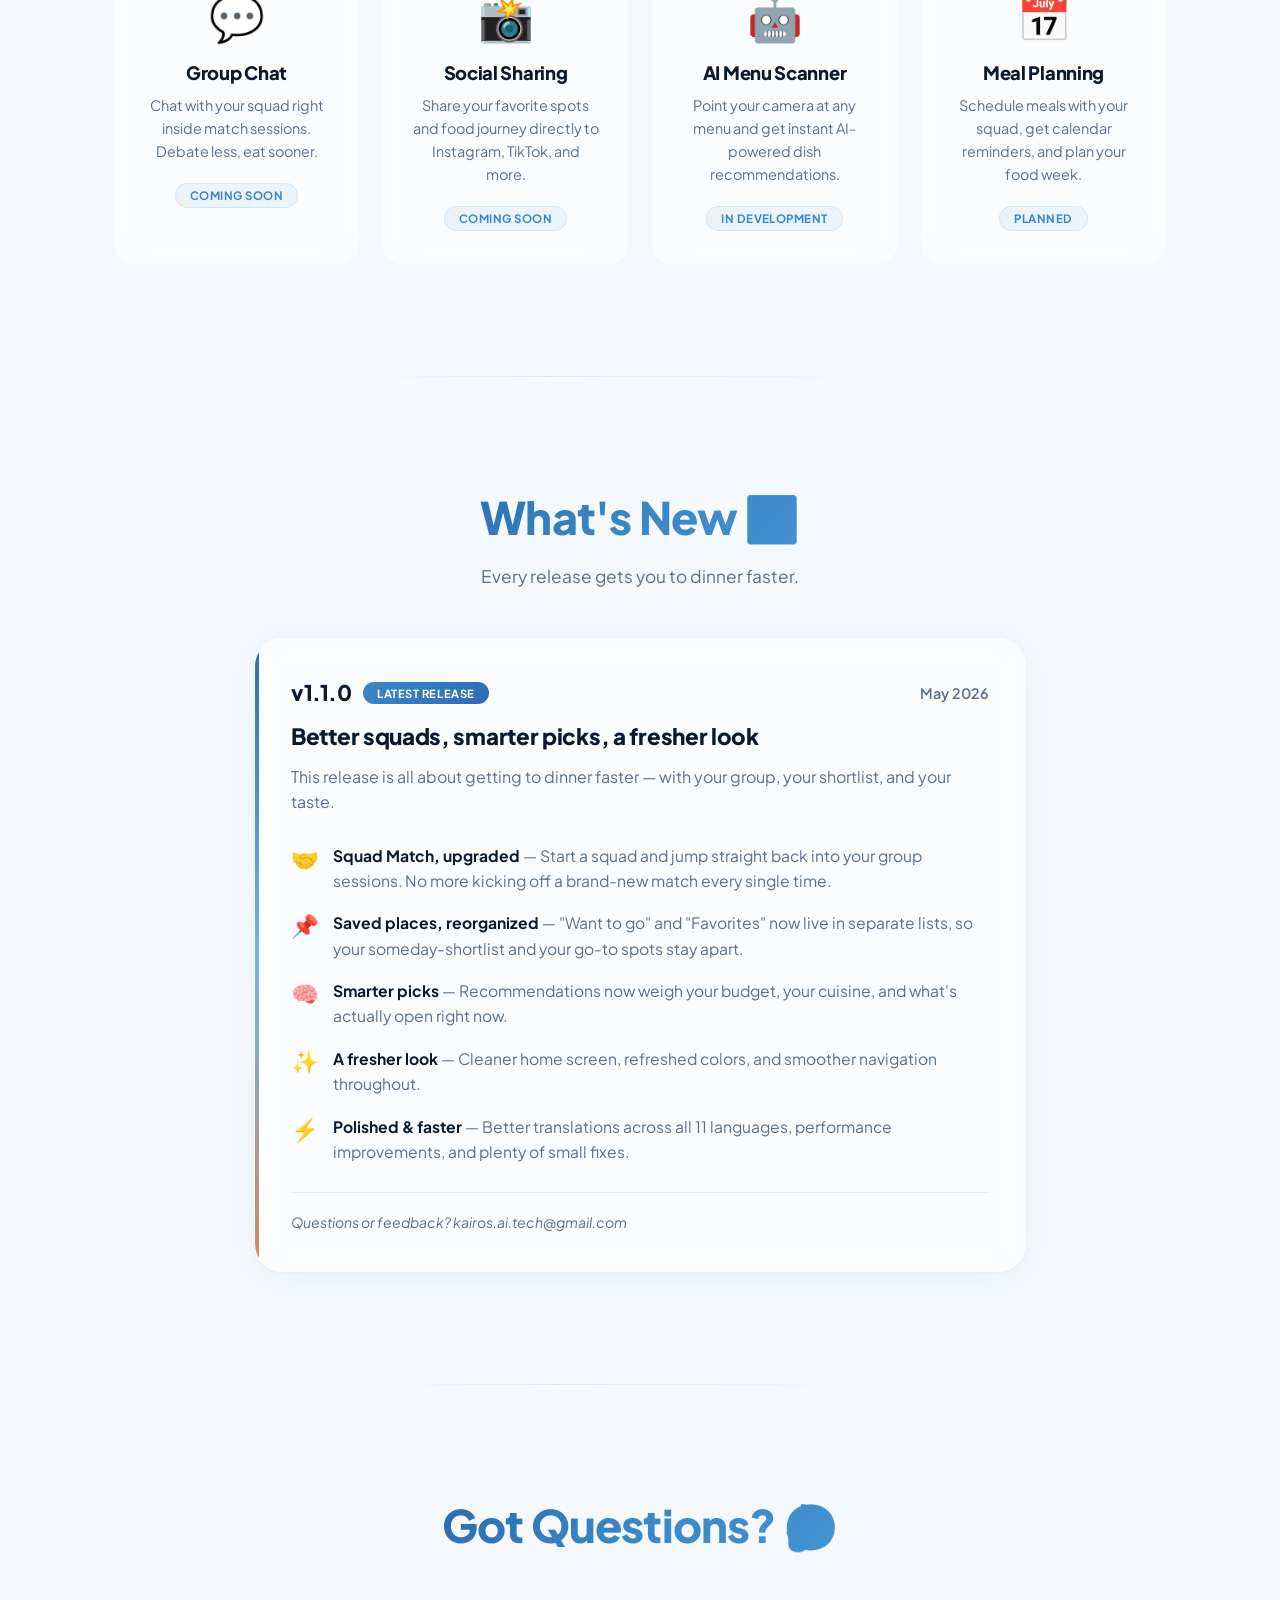
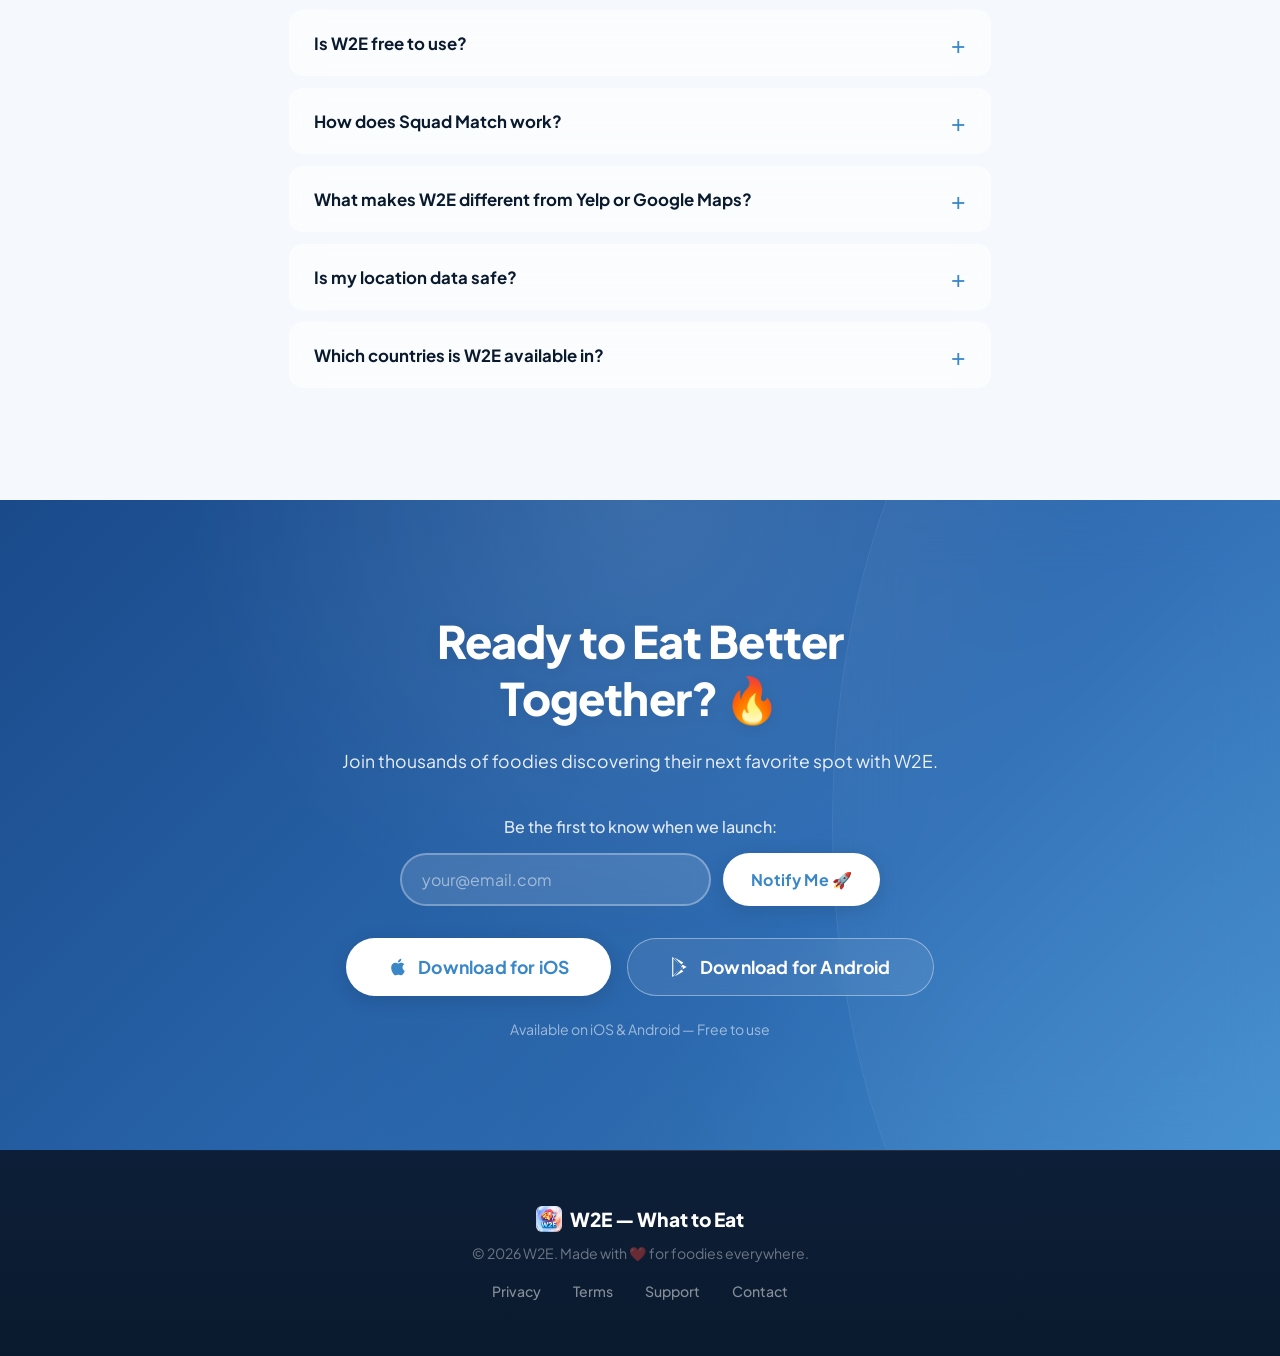
==== commit 0f000ee7: "feat: add version log / what's new section Add a "What's New" release-notes section showcasing the v" ====
--- a/index.html
+++ b/index.html
@@ -38,13 +38,11 @@
   <script type="application/ld+json">
   {
     "@context": "https://schema.org",
-    "@type": "MobileApplication",
+    "@type": "SoftwareApplication",
     "name": "W2E — What to Eat",
     "applicationCategory": "LifestyleApplication",
-    "operatingSystem": "iOS",
+    "operatingSystem": "iOS, Android",
     "description": "W2E uses AI to find your next meal without the debate. Match food preferences with your squad and eat happy.",
-    "downloadUrl": "https://apps.apple.com/us/app/w2e-what-to-eat/id6758052611",
-    "installUrl": "https://apps.apple.com/us/app/w2e-what-to-eat/id6758052611",
     "offers": {
       "@type": "Offer",
       "price": "0",
@@ -68,6 +66,7 @@
         <a href="#how-it-works" class="nav-link" data-i18n="nav.howItWorks">How It Works</a>
         <a href="#features" class="nav-link" data-i18n="nav.features">Features</a>
         <a href="#testimonials" class="nav-link" data-i18n="nav.testimonials">Testimonials</a>
+        <a href="#versionlog" class="nav-link" data-i18n="nav.whatsNew">What's New</a>
         <a href="#faq" class="nav-link" data-i18n="nav.faq">FAQ</a>
       </div>
       <div class="nav-right">
@@ -101,14 +100,10 @@
   <section class="hero" id="hero">
     <div class="hero-content">
       <img src="imgs/w2e_app_icon.png" alt="W2E app icon" class="hero-logo">
-      <a href="https://apps.apple.com/us/app/w2e-what-to-eat/id6758052611" target="_blank" rel="noopener" class="launch-badge">
-        <span class="launch-badge-dot" aria-hidden="true"></span>
-        <span data-i18n="hero.launchBadge">Now live on the App Store 🎉</span>
-      </a>
       <h1 class="hero-title" data-i18n="hero.title">Your AI Foodie Bestie 🍜</h1>
       <p class="hero-sub" data-i18n="hero.sub">Find your next meal without the debate. AI-powered picks for you and your squad — just swipe, match, and eat.</p>
       <div class="hero-buttons">
-        <a href="https://apps.apple.com/us/app/w2e-what-to-eat/id6758052611" target="_blank" rel="noopener" class="btn btn-primary" data-i18n="hero.cta">Download on iOS 🍎</a>
+        <a href="#download" class="btn btn-primary" data-i18n="hero.cta">Get Started 🚀</a>
         <a href="#how-it-works" class="btn btn-secondary" data-i18n="hero.secondary">See How It Works</a>
       </div>
     </div>
@@ -540,6 +535,48 @@
     </div>
   </section>
 
+  <!-- Version Log / What's New -->
+  <section class="versionlog" id="versionlog">
+    <h2 class="section-title" data-i18n="versionLog.title">What's New 🆕</h2>
+    <p class="section-subtitle" data-i18n="versionLog.sub">Every release gets you to dinner faster.</p>
+    <div class="versionlog-list">
+      <article class="release-card fade-in">
+        <div class="release-head">
+          <div class="release-meta">
+            <span class="release-version" data-i18n="versionLog.version">v1.1.0</span>
+            <span class="release-tag" data-i18n="versionLog.badge">Latest Release</span>
+          </div>
+          <span class="release-date" data-i18n="versionLog.date">May 2026</span>
+        </div>
+        <h3 class="release-title" data-i18n="versionLog.releaseTitle">Better squads, smarter picks, a fresher look</h3>
+        <p class="release-intro" data-i18n="versionLog.intro">This release is all about getting to dinner faster — with your group, your shortlist, and your taste.</p>
+        <ul class="release-notes">
+          <li>
+            <span class="release-note-icon" aria-hidden="true">🤝</span>
+            <p><strong data-i18n="versionLog.item1Title">Squad Match, upgraded</strong> — <span data-i18n="versionLog.item1Desc">Start a squad and jump straight back into your group sessions. No more kicking off a brand-new match every single time.</span></p>
+          </li>
+          <li>
+            <span class="release-note-icon" aria-hidden="true">📌</span>
+            <p><strong data-i18n="versionLog.item2Title">Saved places, reorganized</strong> — <span data-i18n="versionLog.item2Desc">"Want to go" and "Favorites" now live in separate lists, so your someday-shortlist and your go-to spots stay apart.</span></p>
+          </li>
+          <li>
+            <span class="release-note-icon" aria-hidden="true">🧠</span>
+            <p><strong data-i18n="versionLog.item3Title">Smarter picks</strong> — <span data-i18n="versionLog.item3Desc">Recommendations now weigh your budget, your cuisine, and what's actually open right now.</span></p>
+          </li>
+          <li>
+            <span class="release-note-icon" aria-hidden="true">✨</span>
+            <p><strong data-i18n="versionLog.item4Title">A fresher look</strong> — <span data-i18n="versionLog.item4Desc">Cleaner home screen, refreshed colors, and smoother navigation throughout.</span></p>
+          </li>
+          <li>
+            <span class="release-note-icon" aria-hidden="true">⚡</span>
+            <p><strong data-i18n="versionLog.item5Title">Polished & faster</strong> — <span data-i18n="versionLog.item5Desc">Better translations across all 11 languages, performance improvements, and plenty of small fixes.</span></p>
+          </li>
+        </ul>
+        <p class="release-feedback" data-i18n="versionLog.feedback">Questions or feedback? kairos.ai.tech@gmail.com</p>
+      </article>
+    </div>
+  </section>
+
   <!-- FAQ Section -->
   <section class="faq" id="faq">
     <h2 class="section-title" data-i18n="faq.title">Got Questions? 🤔</h2>
@@ -597,26 +634,25 @@
     <div class="cta-content">
       <h2 class="cta-title" data-i18n="cta.title">Ready to Eat Better Together? 🔥</h2>
       <p class="cta-sub" data-i18n="cta.sub">Join thousands of foodies discovering their next favorite spot with W2E.</p>
-      <div class="cta-buttons">
-        <a href="https://apps.apple.com/us/app/w2e-what-to-eat/id6758052611" target="_blank" rel="noopener" class="btn btn-primary btn-lg btn-store" aria-label="Download W2E on the App Store">
-          <svg class="store-icon" viewBox="0 0 24 24" width="20" height="20" fill="currentColor" aria-hidden="true"><path d="M18.71 19.5c-.83 1.24-1.71 2.45-3.05 2.47-1.34.03-1.77-.79-3.29-.79-1.53 0-2 .77-3.27.82-1.31.05-2.3-1.32-3.14-2.53C4.25 17 2.94 12.45 4.7 9.39c.87-1.52 2.43-2.48 4.12-2.51 1.28-.02 2.5.87 3.29.87.78 0 2.26-1.07 3.8-.91.65.03 2.47.26 3.64 1.98-.09.06-2.17 1.28-2.15 3.81.03 3.02 2.65 4.03 2.68 4.04-.03.07-.42 1.44-1.38 2.83M13 3.5c.73-.83 1.94-1.46 2.94-1.5.13 1.17-.34 2.35-1.04 3.19-.69.85-1.83 1.51-2.95 1.42-.15-1.15.41-2.35 1.05-3.11z"/></svg>
-          <span data-i18n="cta.ios">Download on the App Store</span>
-        </a>
-        <a href="#android-waitlist" class="btn btn-secondary btn-lg btn-store btn-store-soon" aria-label="Android version — coming soon">
-          <svg class="store-icon" viewBox="0 0 24 24" width="20" height="20" fill="currentColor" aria-hidden="true"><path d="M3.18 23.96c-.36-.17-.58-.53-.58-.96V1c0-.43.22-.79.58-.96L14.17 12 3.18 23.96zm.82-1.73L14.54 12 4 1.77v20.46zM15.32 12.74l-1.74-1.74 1.74-1.74L20 12l-4.68 2.74zM5.35.49L16.04 6.7 13.79 8.95 5.35.49zm0 23.02l8.44-8.46 2.25 2.25L5.35 23.51z"/></svg>
-          <span data-i18n="cta.android">Android — Coming Soon</span>
-        </a>
-      </div>
-      <p class="cta-note" data-i18n="cta.note">Now live on iOS — Android coming soon. Free to use.</p>
       <div class="waitlist-form" id="waitlistForm">
-        <span id="android-waitlist" class="waitlist-anchor" aria-hidden="true"></span>
-        <p class="waitlist-label" data-i18n="cta.waitlistLabel">On Android? Get notified when W2E lands on Google Play:</p>
+        <p class="waitlist-label" data-i18n="cta.waitlistLabel">Be the first to know when we launch:</p>
         <form class="waitlist-input-group" id="waitlistFormEl" action="#">
           <input type="email" class="waitlist-input" id="waitlistEmail" placeholder="your@email.com" required data-i18n-placeholder="cta.emailPlaceholder">
           <button type="submit" class="btn btn-primary btn-waitlist" data-i18n="cta.notify">Notify Me 🚀</button>
         </form>
-        <p class="waitlist-success" id="waitlistSuccess" role="status" aria-live="polite" data-i18n="cta.successMsg">You're on the list! We'll notify you when the Android app is live.</p>
-      </div>
+        <p class="waitlist-success" id="waitlistSuccess" role="status" aria-live="polite" data-i18n="cta.successMsg">You're on the list! We'll notify you when W2E launches.</p>
+      </div>
+      <div class="cta-buttons">
+        <a href="#download" class="btn btn-primary btn-lg btn-store" aria-label="Download for iOS — Coming Soon">
+          <svg class="store-icon" viewBox="0 0 24 24" width="20" height="20" fill="currentColor" aria-hidden="true"><path d="M18.71 19.5c-.83 1.24-1.71 2.45-3.05 2.47-1.34.03-1.77-.79-3.29-.79-1.53 0-2 .77-3.27.82-1.31.05-2.3-1.32-3.14-2.53C4.25 17 2.94 12.45 4.7 9.39c.87-1.52 2.43-2.48 4.12-2.51 1.28-.02 2.5.87 3.29.87.78 0 2.26-1.07 3.8-.91.65.03 2.47.26 3.64 1.98-.09.06-2.17 1.28-2.15 3.81.03 3.02 2.65 4.03 2.68 4.04-.03.07-.42 1.44-1.38 2.83M13 3.5c.73-.83 1.94-1.46 2.94-1.5.13 1.17-.34 2.35-1.04 3.19-.69.85-1.83 1.51-2.95 1.42-.15-1.15.41-2.35 1.05-3.11z"/></svg>
+          <span data-i18n="cta.ios">Download for iOS</span>
+        </a>
+        <a href="#download" class="btn btn-secondary btn-lg btn-store" aria-label="Download for Android — Coming Soon">
+          <svg class="store-icon" viewBox="0 0 24 24" width="20" height="20" fill="currentColor" aria-hidden="true"><path d="M3.18 23.96c-.36-.17-.58-.53-.58-.96V1c0-.43.22-.79.58-.96L14.17 12 3.18 23.96zm.82-1.73L14.54 12 4 1.77v20.46zM15.32 12.74l-1.74-1.74 1.74-1.74L20 12l-4.68 2.74zM5.35.49L16.04 6.7 13.79 8.95 5.35.49zm0 23.02l8.44-8.46 2.25 2.25L5.35 23.51z"/></svg>
+          <span data-i18n="cta.android">Download for Android</span>
+        </a>
+      </div>
+      <p class="cta-note" data-i18n="cta.note">Available on iOS & Android — Free to use</p>
     </div>
   </section>
 
@@ -641,6 +677,7 @@
       <a href="#features" class="mobile-nav-link" data-i18n="nav.features">Features</a>
       <a href="#ai-powered" class="mobile-nav-link" data-i18n="nav.aiPowered">AI Powered</a>
       <a href="#testimonials" class="mobile-nav-link" data-i18n="nav.testimonials">Testimonials</a>
+      <a href="#versionlog" class="mobile-nav-link" data-i18n="nav.whatsNew">What's New</a>
       <a href="#faq" class="mobile-nav-link" data-i18n="nav.faq">FAQ</a>
       <a href="#download" class="btn btn-primary mobile-nav-cta" data-i18n="nav.getApp">Get the App</a>
     </div>
@@ -697,8 +734,8 @@
             description: 'Get app store download links for W2E',
             inputSchema: { type: 'object', properties: {} },
             execute: () => ({
-              ios: 'https://apps.apple.com/us/app/w2e-what-to-eat/id6758052611',
-              android: 'Coming soon',
+              ios: 'https://apps.apple.com/app/w2e',
+              android: 'https://play.google.com/store/apps/details?id=com.w2e',
               web: 'https://w2e.kairosaitech.com'
             })
           }
--- a/style.css
+++ b/style.css
@@ -367,46 +367,6 @@
   transform: scale(1.1) rotate(-3deg);
 }
 
-.launch-badge {
-  display: inline-flex;
-  align-items: center;
-  gap: 0.5rem;
-  padding: 0.45rem 0.95rem;
-  margin-bottom: 1.25rem;
-  border-radius: 999px;
-  background: rgba(255, 255, 255, 0.12);
-  border: 1px solid rgba(255, 255, 255, 0.22);
-  backdrop-filter: blur(10px);
-  -webkit-backdrop-filter: blur(10px);
-  color: var(--color-white);
-  font-size: 0.88rem;
-  font-weight: 600;
-  letter-spacing: 0.2px;
-  text-decoration: none;
-  transition: transform 0.25s ease, background 0.25s ease, border-color 0.25s ease;
-}
-
-.launch-badge:hover {
-  background: rgba(255, 255, 255, 0.2);
-  border-color: rgba(255, 255, 255, 0.4);
-  transform: translateY(-1px);
-}
-
-.launch-badge-dot {
-  width: 8px;
-  height: 8px;
-  border-radius: 50%;
-  background: #34d399;
-  box-shadow: 0 0 0 0 rgba(52, 211, 153, 0.65);
-  animation: launchPulse 1.8s ease-out infinite;
-}
-
-@keyframes launchPulse {
-  0%   { box-shadow: 0 0 0 0   rgba(52, 211, 153, 0.65); }
-  70%  { box-shadow: 0 0 0 10px rgba(52, 211, 153, 0); }
-  100% { box-shadow: 0 0 0 0   rgba(52, 211, 153, 0); }
-}
-
 .hero-title {
   font-family: var(--font-heading);
   font-size: clamp(2.6rem, 6vw, 4.5rem);
@@ -982,6 +942,7 @@
 .features::before,
 .testimonials::before,
 .roadmap::before,
+.versionlog::before,
 .faq::before {
   content: "";
   position: absolute;
@@ -1685,19 +1646,8 @@
   justify-content: center;
 }
 
-.btn-store-soon {
-  opacity: 0.85;
-}
-
 .store-icon {
   flex-shrink: 0;
-}
-
-.waitlist-anchor {
-  display: block;
-  position: relative;
-  top: -90px;
-  visibility: hidden;
 }
 
 /* ===== Section Subtitle ===== */
@@ -2133,6 +2083,149 @@
 .roadmap-card:nth-child(3) { transition-delay: 0.16s; }
 .roadmap-card:nth-child(4) { transition-delay: 0.24s; }
 
+/* ===== Version Log / What's New ===== */
+.versionlog {
+  padding: 7rem 1.5rem;
+  max-width: 820px;
+  margin: 0 auto;
+  position: relative;
+}
+
+.versionlog-list {
+  display: flex;
+  flex-direction: column;
+  gap: 1.75rem;
+}
+
+.release-card {
+  background: rgba(255, 255, 255, 0.55);
+  backdrop-filter: blur(16px);
+  -webkit-backdrop-filter: blur(16px);
+  border: 1px solid rgba(255, 255, 255, 0.3);
+  border-radius: var(--radius-lg);
+  padding: 2.5rem 2.25rem;
+  box-shadow: var(--shadow-card);
+  position: relative;
+  overflow: hidden;
+  transition: transform 0.45s cubic-bezier(0.16, 1, 0.3, 1), box-shadow 0.45s ease, border-color 0.45s ease;
+}
+
+.release-card::before {
+  content: "";
+  position: absolute;
+  top: 0;
+  left: 0;
+  width: 4px;
+  height: 100%;
+  background: linear-gradient(180deg, var(--color-secondary), #6bb8e8, #d4885a);
+}
+
+.release-card:hover {
+  transform: translateY(-6px);
+  box-shadow: var(--shadow-hover);
+  border-color: rgba(58, 135, 200, 0.15);
+}
+
+.release-head {
+  display: flex;
+  align-items: center;
+  justify-content: space-between;
+  flex-wrap: wrap;
+  gap: 0.75rem;
+  margin-bottom: 1rem;
+}
+
+.release-meta {
+  display: flex;
+  align-items: center;
+  gap: 0.75rem;
+}
+
+.release-version {
+  font-family: var(--font-heading);
+  font-size: 1.35rem;
+  font-weight: 900;
+  color: var(--color-dark);
+  letter-spacing: -0.5px;
+}
+
+.release-tag {
+  display: inline-block;
+  background: linear-gradient(135deg, var(--color-primary), var(--color-secondary));
+  color: var(--color-white);
+  border-radius: var(--radius-full);
+  padding: 4px 14px;
+  font-size: 0.7rem;
+  font-weight: 700;
+  letter-spacing: 0.05em;
+  text-transform: uppercase;
+}
+
+.release-date {
+  font-size: 0.9rem;
+  font-weight: 600;
+  color: var(--color-text-light);
+}
+
+.release-title {
+  font-family: var(--font-heading);
+  font-size: 1.4rem;
+  font-weight: 800;
+  color: var(--color-dark);
+  line-height: 1.3;
+  letter-spacing: -0.3px;
+  margin-bottom: 0.75rem;
+}
+
+.release-intro {
+  font-size: 1rem;
+  color: var(--color-text-light);
+  line-height: 1.6;
+  margin-bottom: 1.75rem;
+}
+
+.release-notes {
+  list-style: none;
+  display: flex;
+  flex-direction: column;
+  gap: 1.1rem;
+  margin: 0 0 1.75rem;
+  padding: 0;
+}
+
+.release-notes li {
+  display: flex;
+  align-items: flex-start;
+  gap: 0.85rem;
+}
+
+.release-note-icon {
+  flex-shrink: 0;
+  font-size: 1.4rem;
+  line-height: 1.4;
+}
+
+.release-notes p {
+  font-size: 0.98rem;
+  color: var(--color-text-light);
+  line-height: 1.6;
+  margin: 0;
+}
+
+.release-notes strong {
+  color: var(--color-dark);
+  font-weight: 700;
+}
+
+.release-feedback {
+  font-size: 0.88rem;
+  color: var(--color-text-light);
+  font-style: italic;
+  padding-top: 1.25rem;
+  border-top: 1px solid rgba(58, 135, 200, 0.1);
+  margin: 0;
+}
+
 /* ===== FAQ Section ===== */
 .faq {
   padding: 7rem 1.5rem;
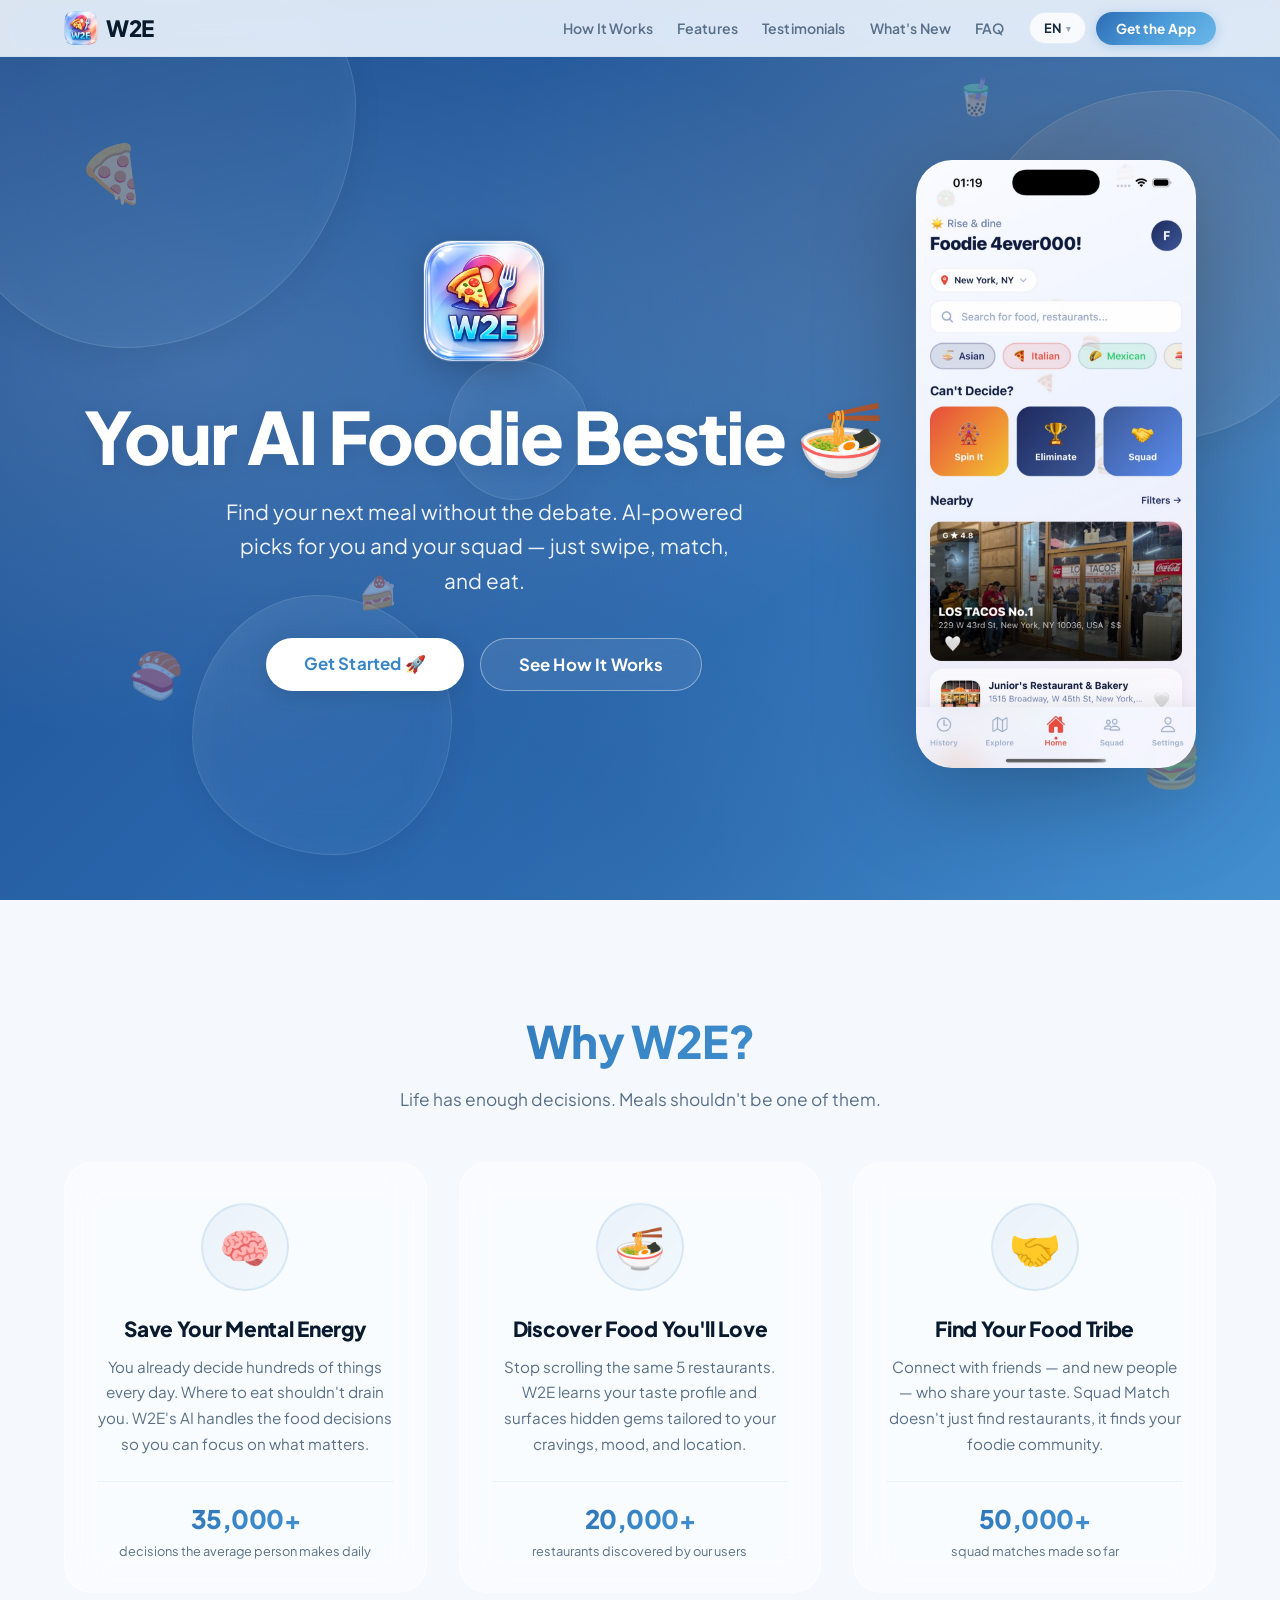
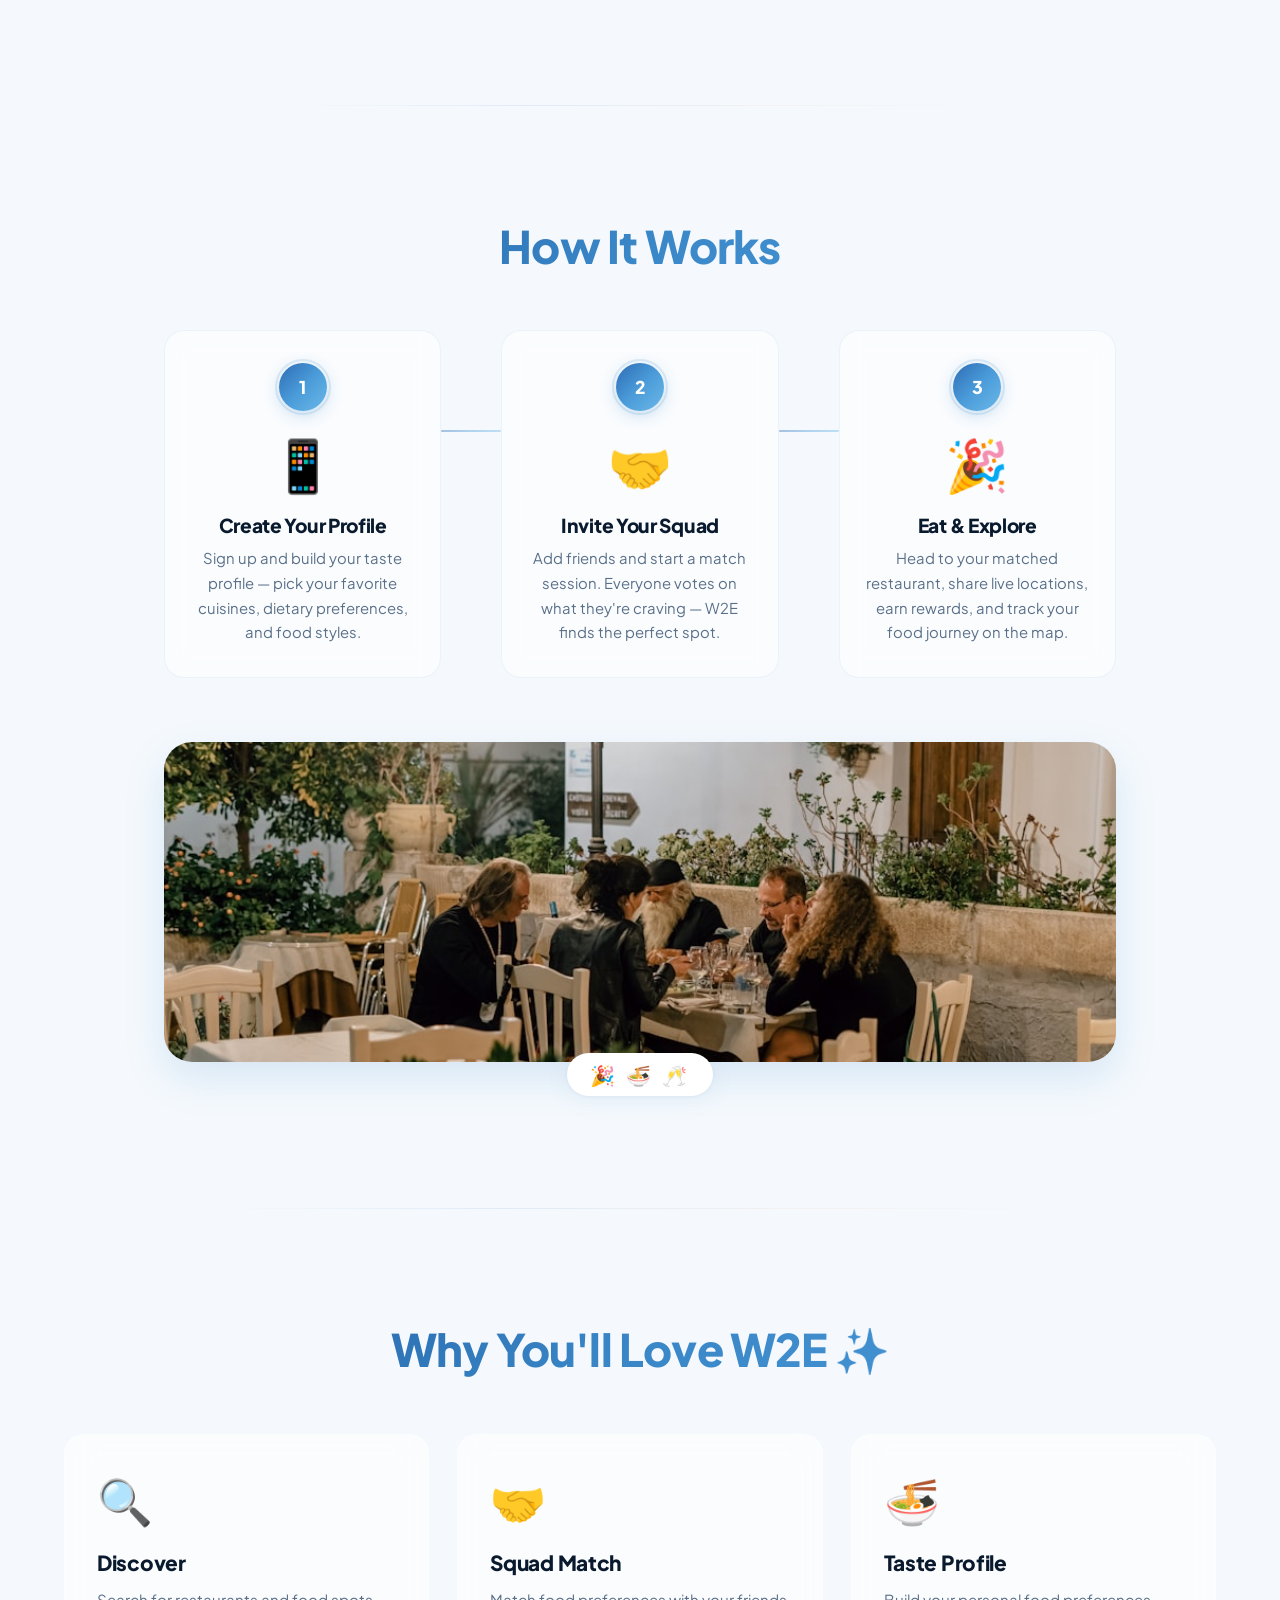
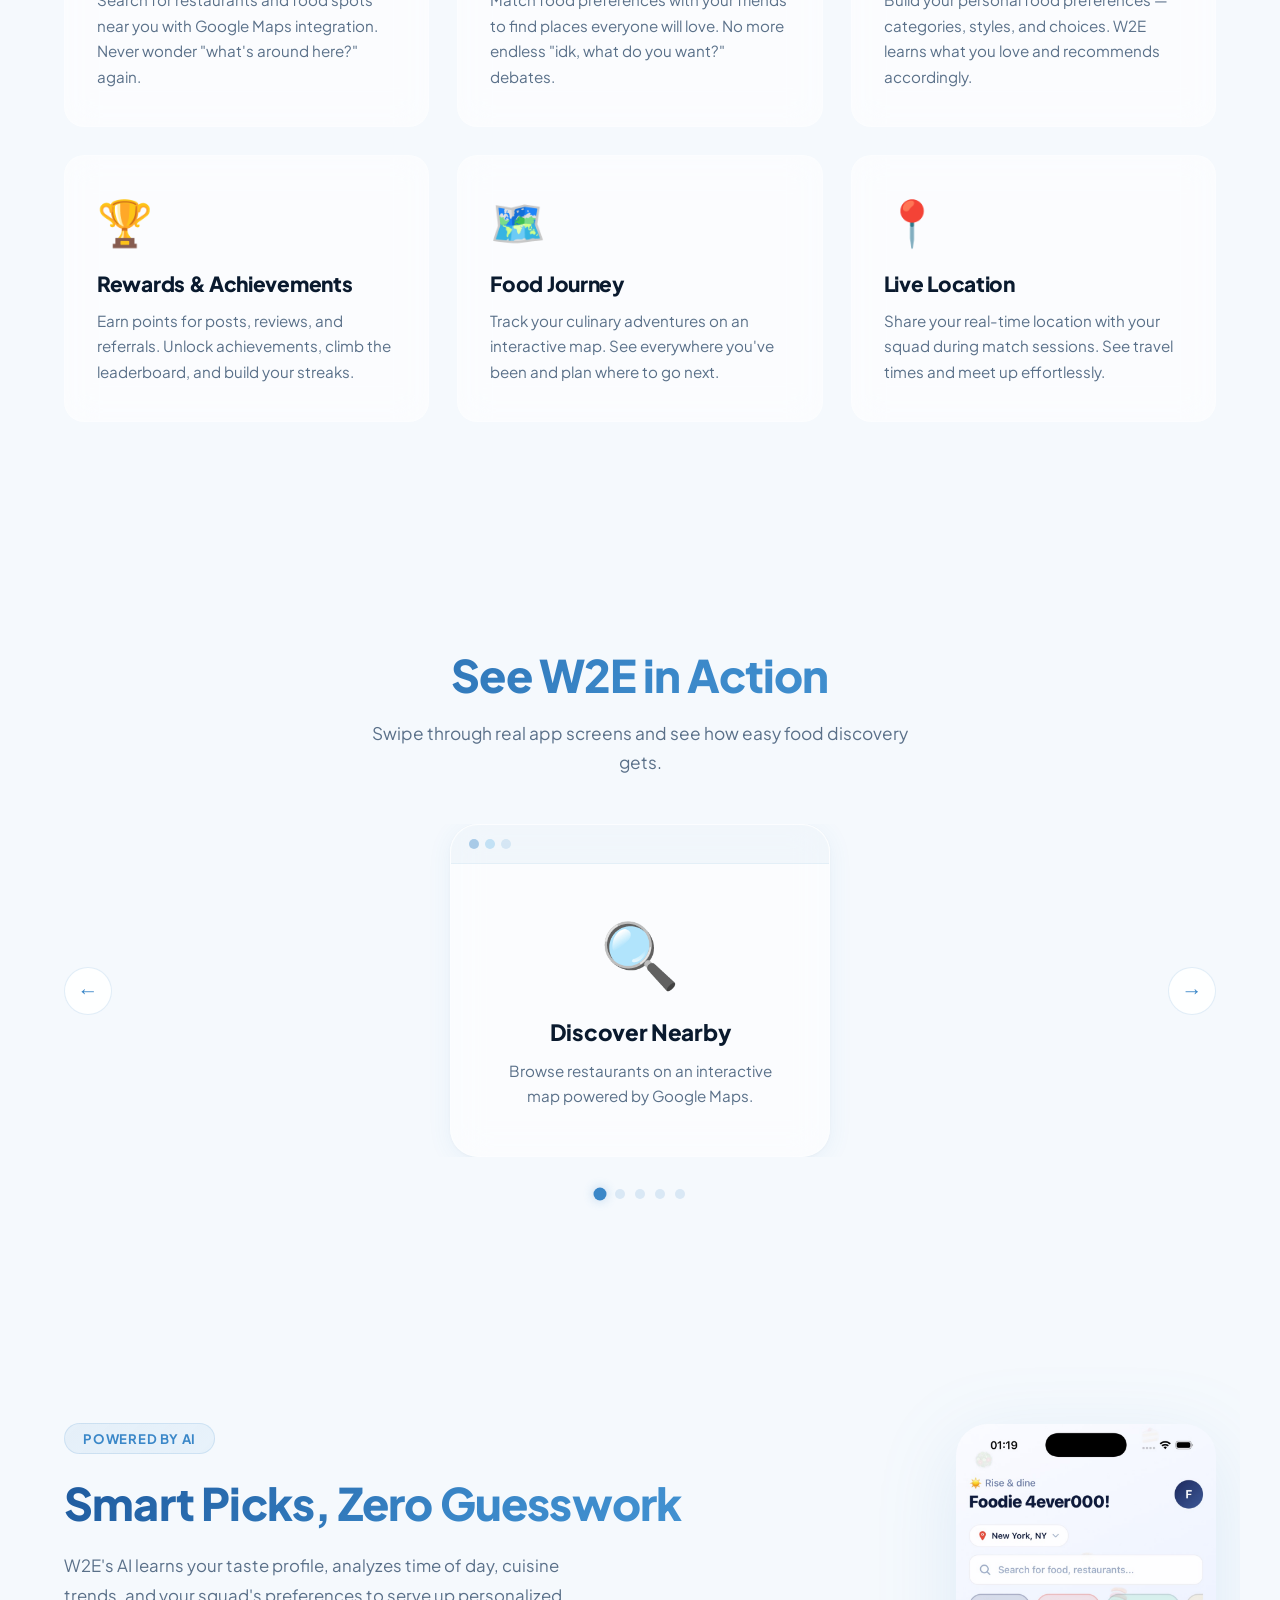
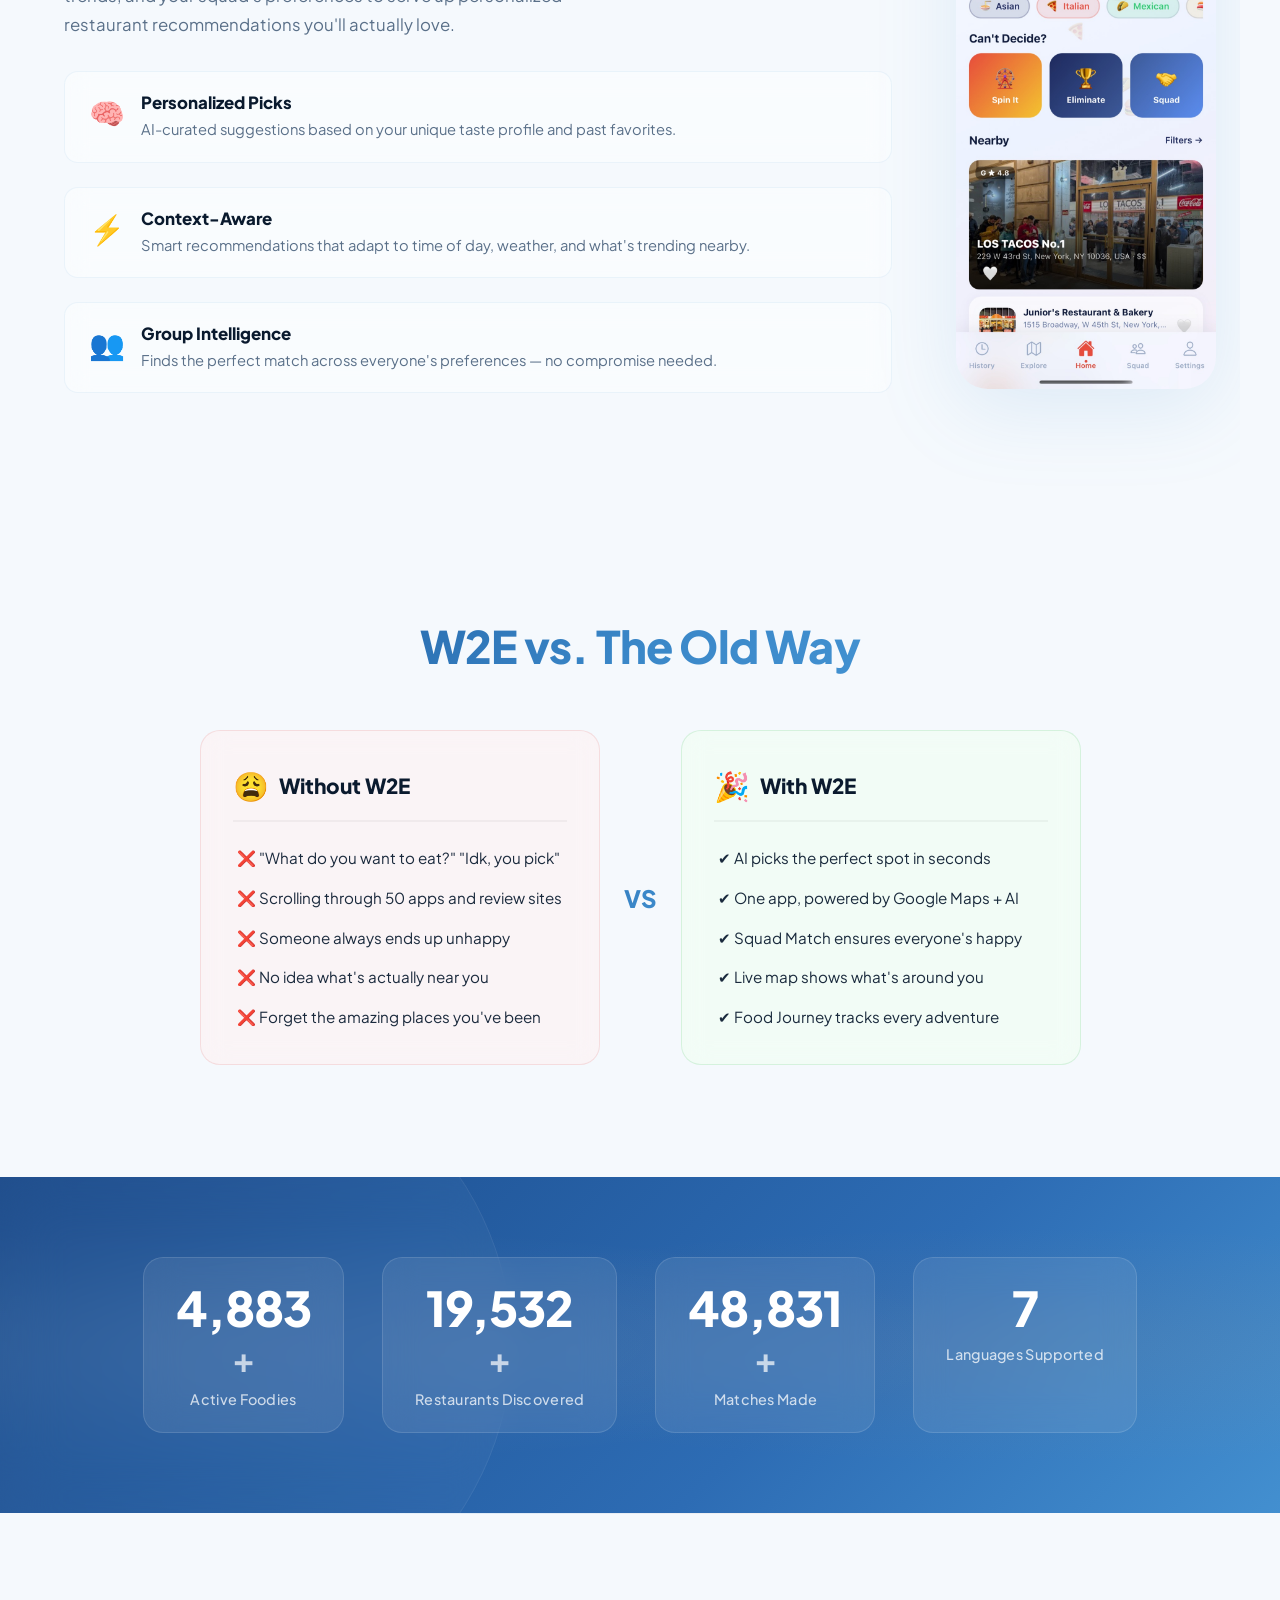
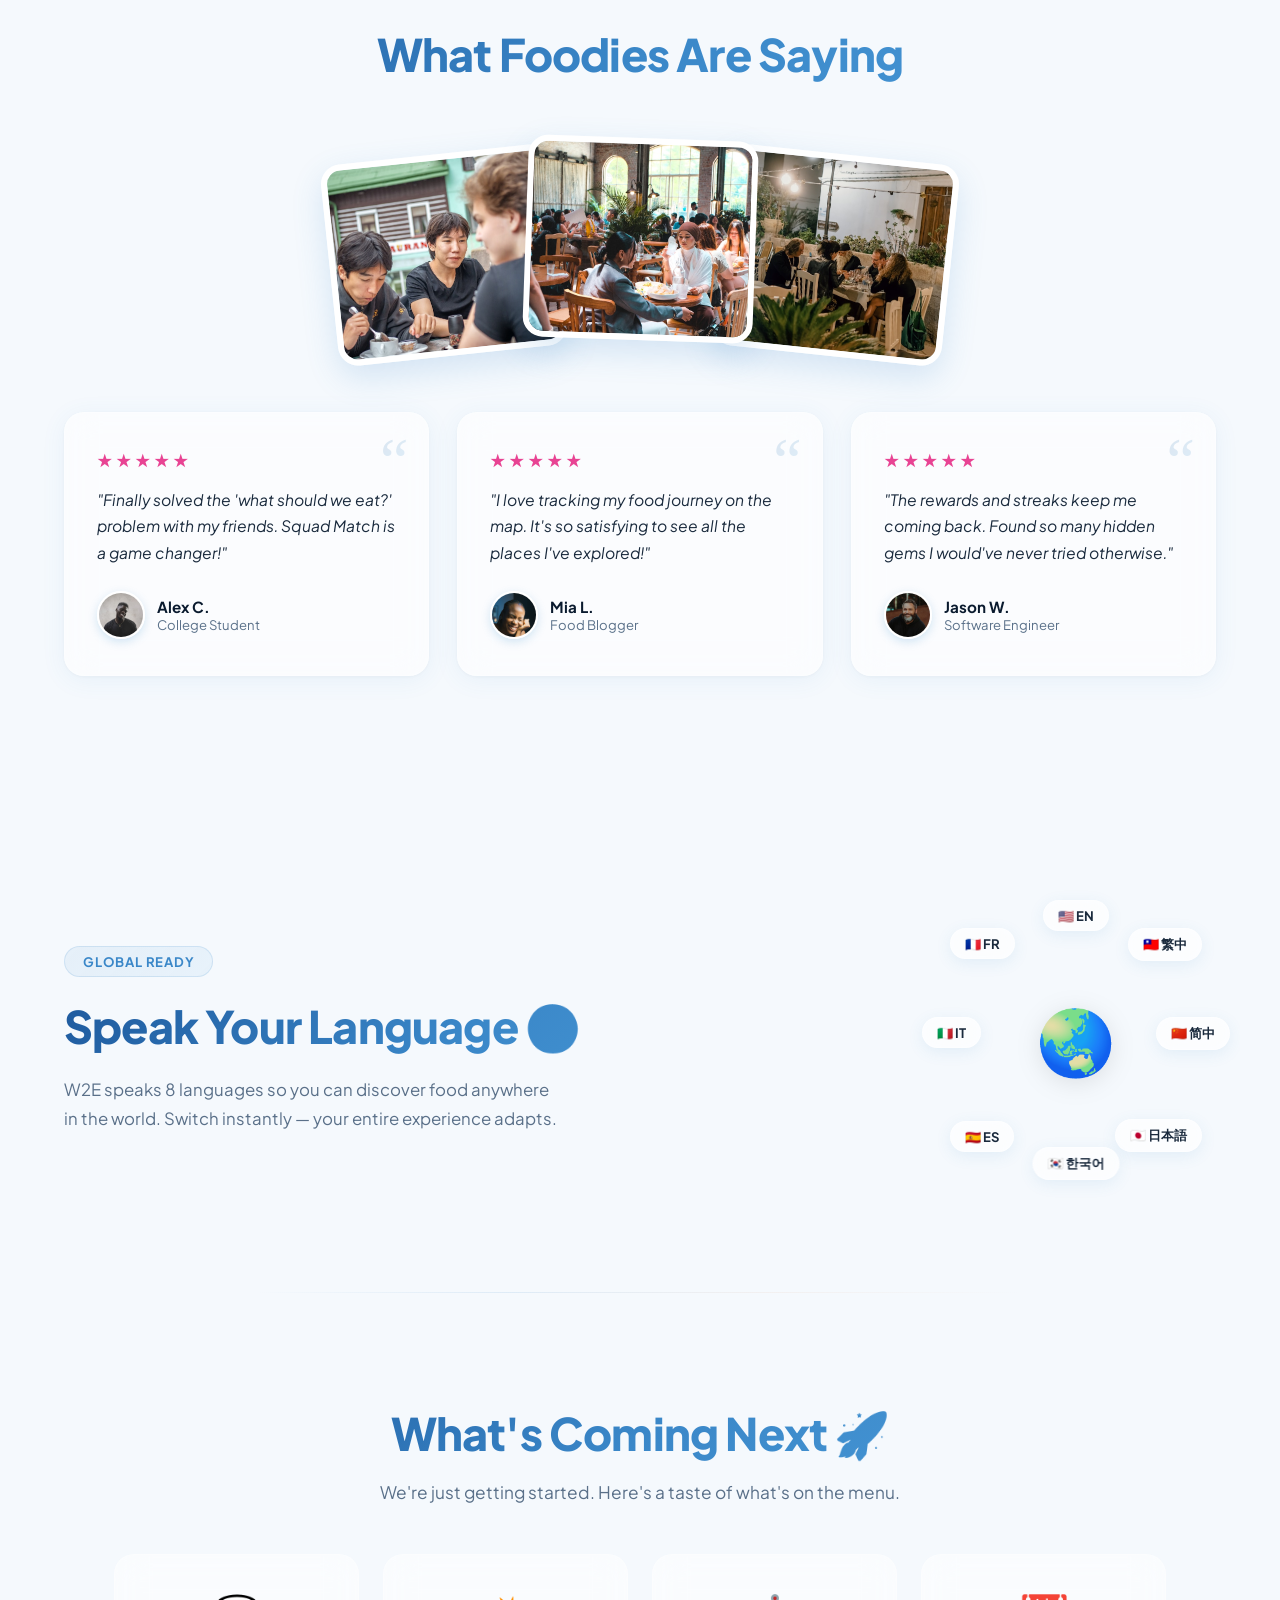
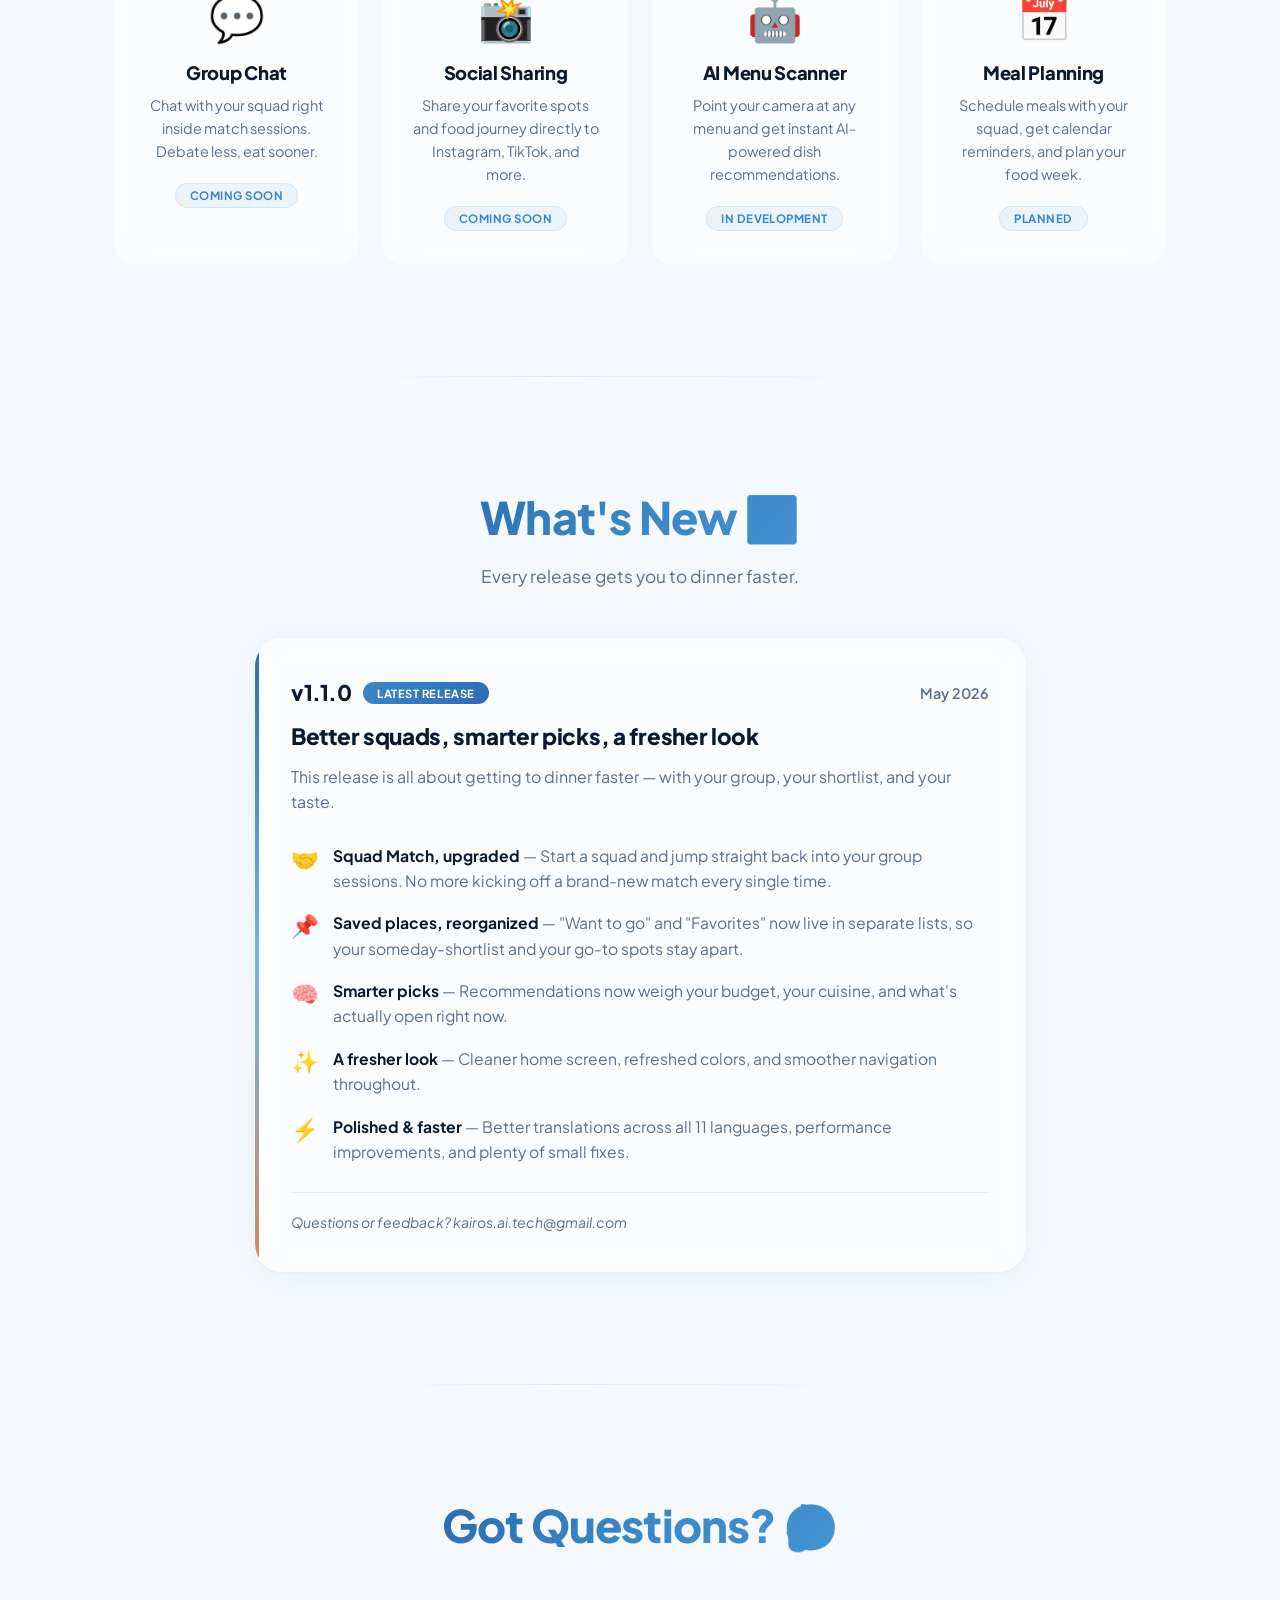
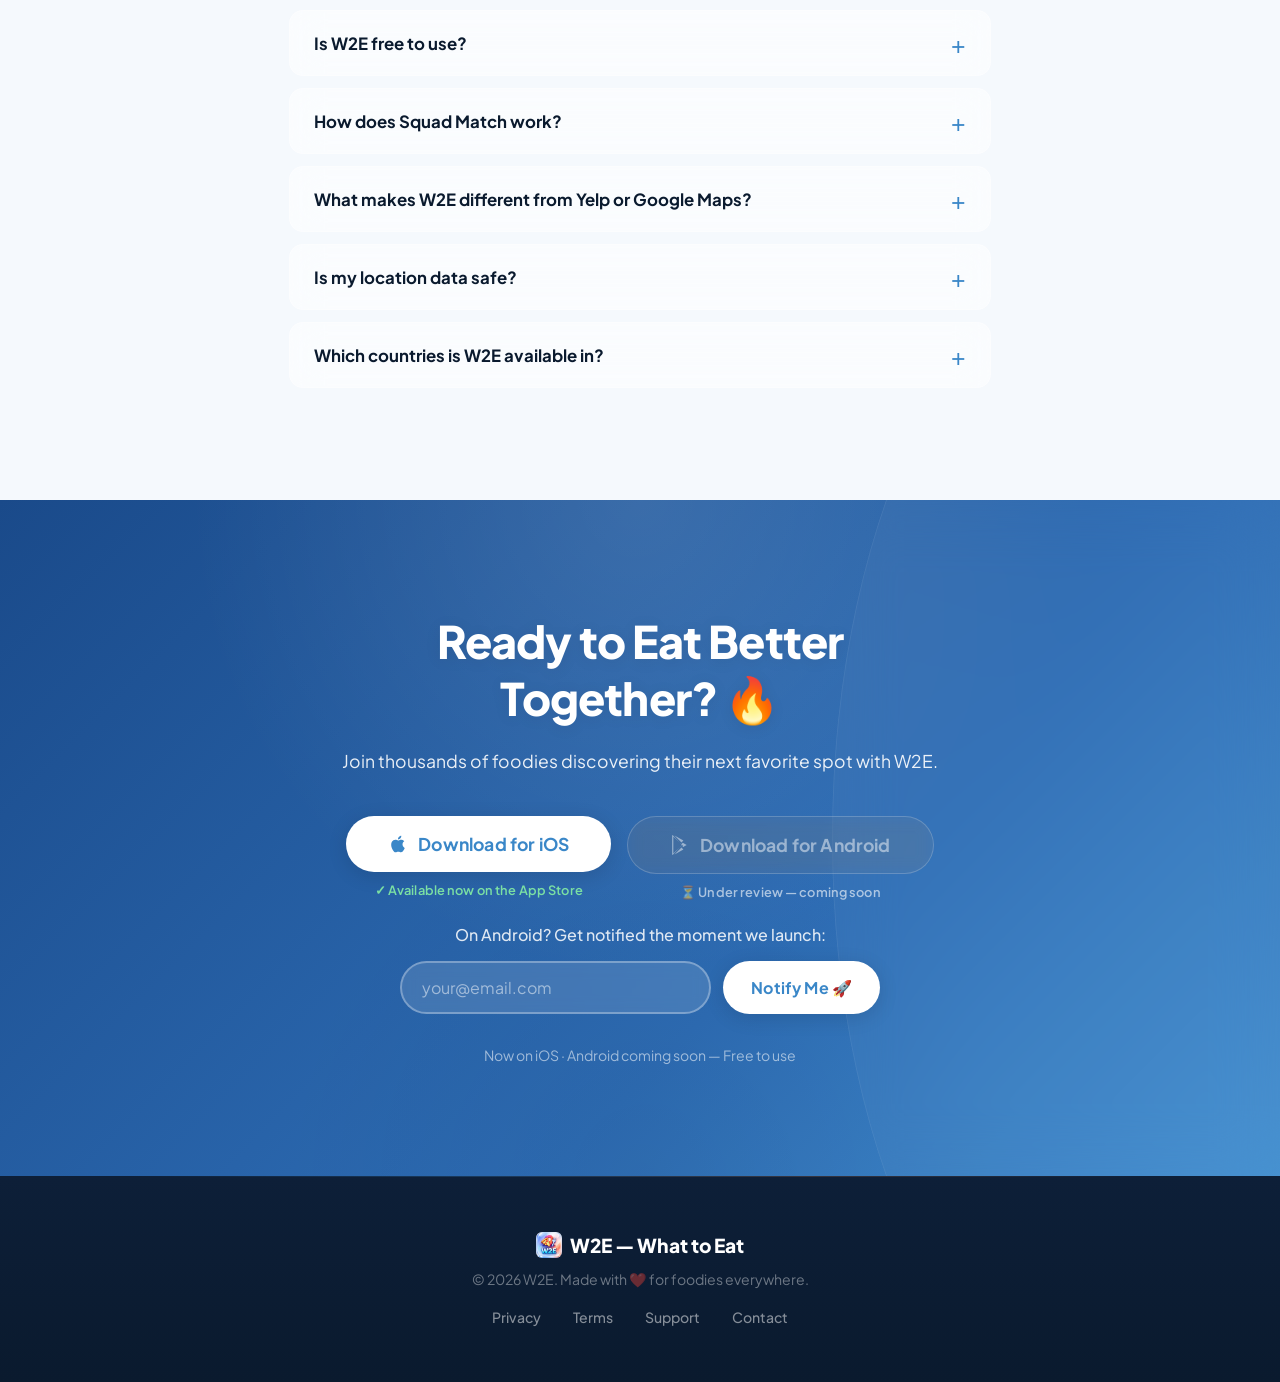
==== commit e02cbead: "feat: iOS live on App Store, Android marked under review iOS is now available — wire the App Store d" ====
--- a/index.html
+++ b/index.html
@@ -634,25 +634,31 @@
     <div class="cta-content">
       <h2 class="cta-title" data-i18n="cta.title">Ready to Eat Better Together? 🔥</h2>
       <p class="cta-sub" data-i18n="cta.sub">Join thousands of foodies discovering their next favorite spot with W2E.</p>
+      <div class="cta-buttons">
+        <div class="store-option">
+          <a href="https://apps.apple.com/us/app/w2e-what-to-eat/id6758052611" target="_blank" rel="noopener" class="btn btn-primary btn-lg btn-store" aria-label="Download W2E on the App Store">
+            <svg class="store-icon" viewBox="0 0 24 24" width="20" height="20" fill="currentColor" aria-hidden="true"><path d="M18.71 19.5c-.83 1.24-1.71 2.45-3.05 2.47-1.34.03-1.77-.79-3.29-.79-1.53 0-2 .77-3.27.82-1.31.05-2.3-1.32-3.14-2.53C4.25 17 2.94 12.45 4.7 9.39c.87-1.52 2.43-2.48 4.12-2.51 1.28-.02 2.5.87 3.29.87.78 0 2.26-1.07 3.8-.91.65.03 2.47.26 3.64 1.98-.09.06-2.17 1.28-2.15 3.81.03 3.02 2.65 4.03 2.68 4.04-.03.07-.42 1.44-1.38 2.83M13 3.5c.73-.83 1.94-1.46 2.94-1.5.13 1.17-.34 2.35-1.04 3.19-.69.85-1.83 1.51-2.95 1.42-.15-1.15.41-2.35 1.05-3.11z"/></svg>
+            <span data-i18n="cta.ios">Download for iOS</span>
+          </a>
+          <span class="store-status store-status-live" data-i18n="cta.iosStatus">✓ Available now on the App Store</span>
+        </div>
+        <div class="store-option">
+          <span class="btn btn-secondary btn-lg btn-store btn-store-disabled" role="link" aria-disabled="true" aria-label="W2E for Android — under review, coming soon">
+            <svg class="store-icon" viewBox="0 0 24 24" width="20" height="20" fill="currentColor" aria-hidden="true"><path d="M3.18 23.96c-.36-.17-.58-.53-.58-.96V1c0-.43.22-.79.58-.96L14.17 12 3.18 23.96zm.82-1.73L14.54 12 4 1.77v20.46zM15.32 12.74l-1.74-1.74 1.74-1.74L20 12l-4.68 2.74zM5.35.49L16.04 6.7 13.79 8.95 5.35.49zm0 23.02l8.44-8.46 2.25 2.25L5.35 23.51z"/></svg>
+            <span data-i18n="cta.android">Download for Android</span>
+          </span>
+          <span class="store-status store-status-review" data-i18n="cta.androidStatus">⏳ Under review — coming soon</span>
+        </div>
+      </div>
       <div class="waitlist-form" id="waitlistForm">
-        <p class="waitlist-label" data-i18n="cta.waitlistLabel">Be the first to know when we launch:</p>
+        <p class="waitlist-label" data-i18n="cta.waitlistLabel">On Android? Get notified the moment we launch:</p>
         <form class="waitlist-input-group" id="waitlistFormEl" action="#">
           <input type="email" class="waitlist-input" id="waitlistEmail" placeholder="your@email.com" required data-i18n-placeholder="cta.emailPlaceholder">
           <button type="submit" class="btn btn-primary btn-waitlist" data-i18n="cta.notify">Notify Me 🚀</button>
         </form>
-        <p class="waitlist-success" id="waitlistSuccess" role="status" aria-live="polite" data-i18n="cta.successMsg">You're on the list! We'll notify you when W2E launches.</p>
-      </div>
-      <div class="cta-buttons">
-        <a href="#download" class="btn btn-primary btn-lg btn-store" aria-label="Download for iOS — Coming Soon">
-          <svg class="store-icon" viewBox="0 0 24 24" width="20" height="20" fill="currentColor" aria-hidden="true"><path d="M18.71 19.5c-.83 1.24-1.71 2.45-3.05 2.47-1.34.03-1.77-.79-3.29-.79-1.53 0-2 .77-3.27.82-1.31.05-2.3-1.32-3.14-2.53C4.25 17 2.94 12.45 4.7 9.39c.87-1.52 2.43-2.48 4.12-2.51 1.28-.02 2.5.87 3.29.87.78 0 2.26-1.07 3.8-.91.65.03 2.47.26 3.64 1.98-.09.06-2.17 1.28-2.15 3.81.03 3.02 2.65 4.03 2.68 4.04-.03.07-.42 1.44-1.38 2.83M13 3.5c.73-.83 1.94-1.46 2.94-1.5.13 1.17-.34 2.35-1.04 3.19-.69.85-1.83 1.51-2.95 1.42-.15-1.15.41-2.35 1.05-3.11z"/></svg>
-          <span data-i18n="cta.ios">Download for iOS</span>
-        </a>
-        <a href="#download" class="btn btn-secondary btn-lg btn-store" aria-label="Download for Android — Coming Soon">
-          <svg class="store-icon" viewBox="0 0 24 24" width="20" height="20" fill="currentColor" aria-hidden="true"><path d="M3.18 23.96c-.36-.17-.58-.53-.58-.96V1c0-.43.22-.79.58-.96L14.17 12 3.18 23.96zm.82-1.73L14.54 12 4 1.77v20.46zM15.32 12.74l-1.74-1.74 1.74-1.74L20 12l-4.68 2.74zM5.35.49L16.04 6.7 13.79 8.95 5.35.49zm0 23.02l8.44-8.46 2.25 2.25L5.35 23.51z"/></svg>
-          <span data-i18n="cta.android">Download for Android</span>
-        </a>
-      </div>
-      <p class="cta-note" data-i18n="cta.note">Available on iOS & Android — Free to use</p>
+        <p class="waitlist-success" id="waitlistSuccess" role="status" aria-live="polite" data-i18n="cta.successMsg">You're on the list! We'll ping you the moment W2E lands on Android.</p>
+      </div>
+      <p class="cta-note" data-i18n="cta.note">Now on iOS · Android coming soon — Free to use</p>
     </div>
   </section>
 
@@ -734,8 +740,10 @@
             description: 'Get app store download links for W2E',
             inputSchema: { type: 'object', properties: {} },
             execute: () => ({
-              ios: 'https://apps.apple.com/app/w2e',
-              android: 'https://play.google.com/store/apps/details?id=com.w2e',
+              ios: 'https://apps.apple.com/us/app/w2e-what-to-eat/id6758052611',
+              iosStatus: 'available',
+              android: null,
+              androidStatus: 'under_review',
               web: 'https://w2e.kairosaitech.com'
             })
           }
--- a/style.css
+++ b/style.css
@@ -1650,6 +1650,34 @@
   flex-shrink: 0;
 }
 
+.store-option {
+  display: flex;
+  flex-direction: column;
+  align-items: center;
+  gap: 0.6rem;
+}
+
+.store-status {
+  font-size: 0.8rem;
+  font-weight: 600;
+  letter-spacing: 0.01em;
+}
+
+.store-status-live {
+  color: #7be0a3;
+}
+
+.store-status-review {
+  color: rgba(255, 255, 255, 0.6);
+}
+
+.btn-store-disabled {
+  opacity: 0.5;
+  cursor: not-allowed;
+  filter: grayscale(0.4);
+  pointer-events: none;
+}
+
 /* ===== Section Subtitle ===== */
 .section-subtitle {
   text-align: center;
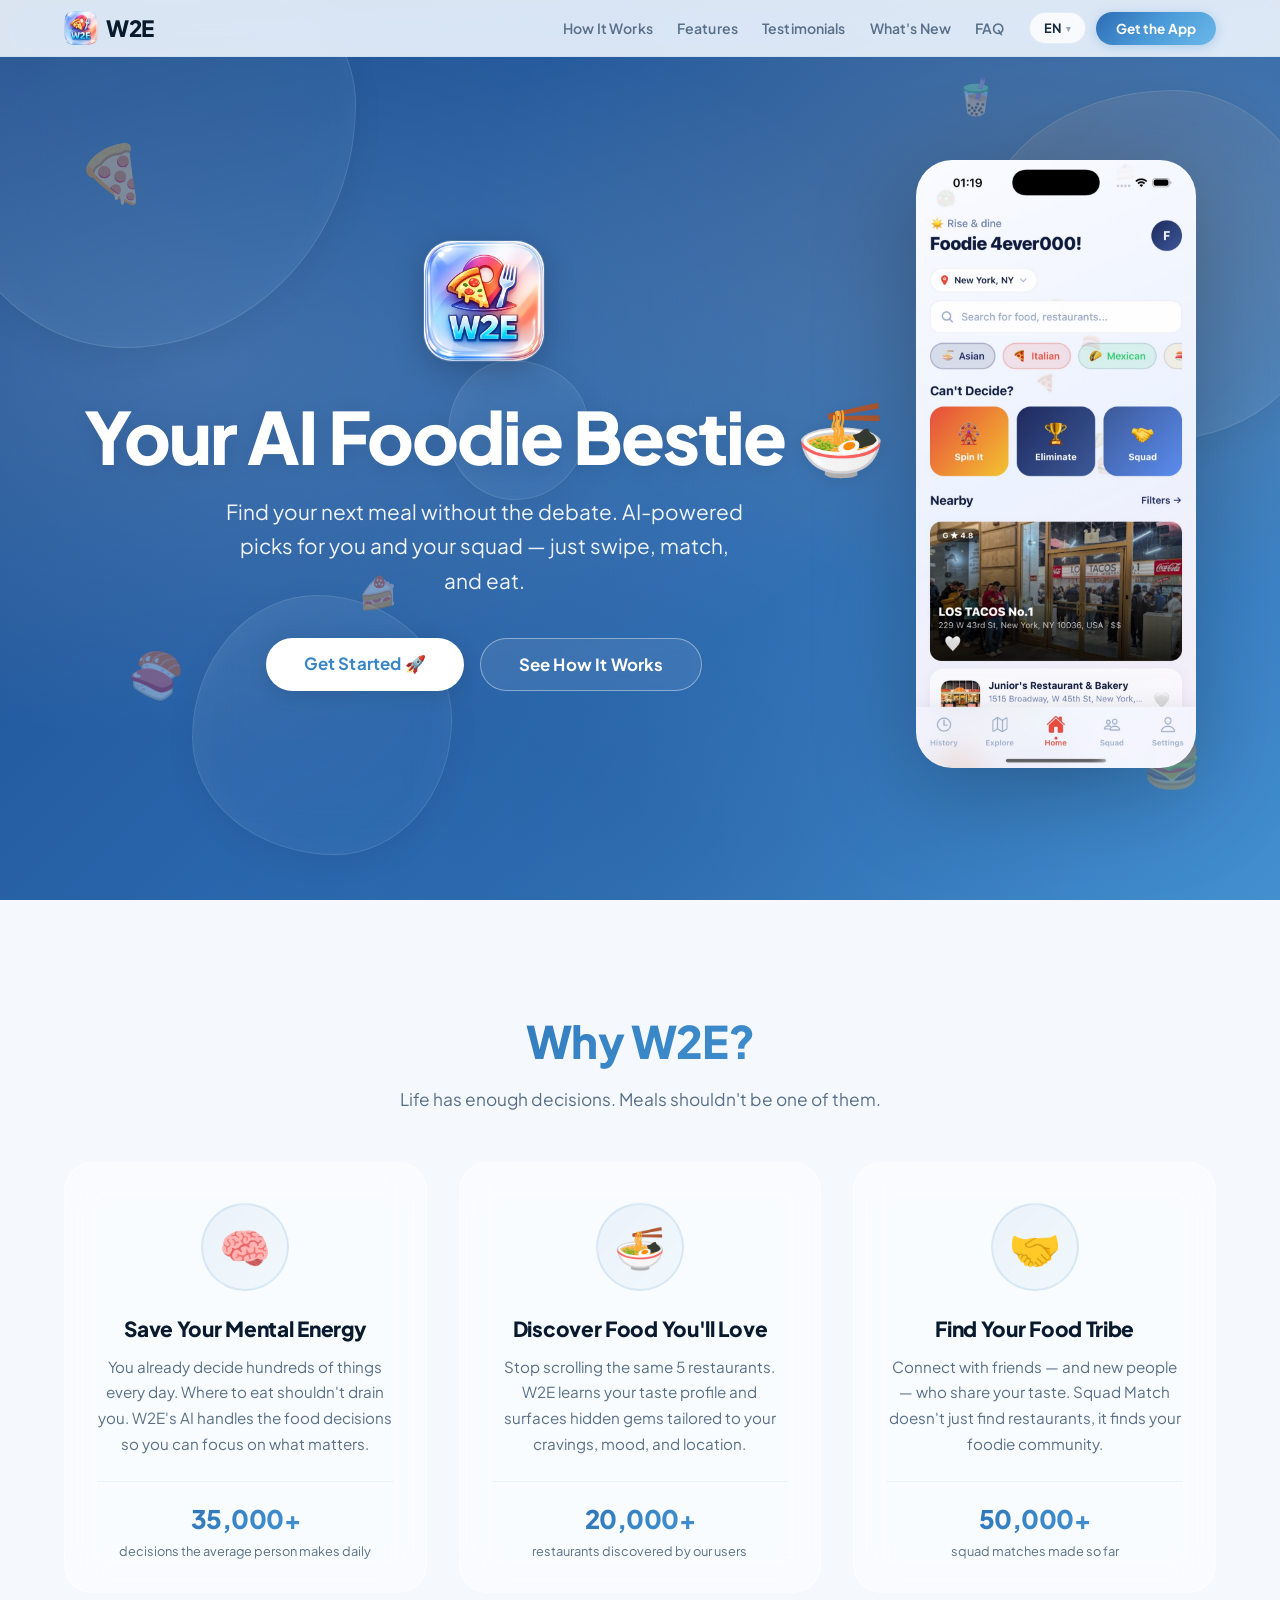
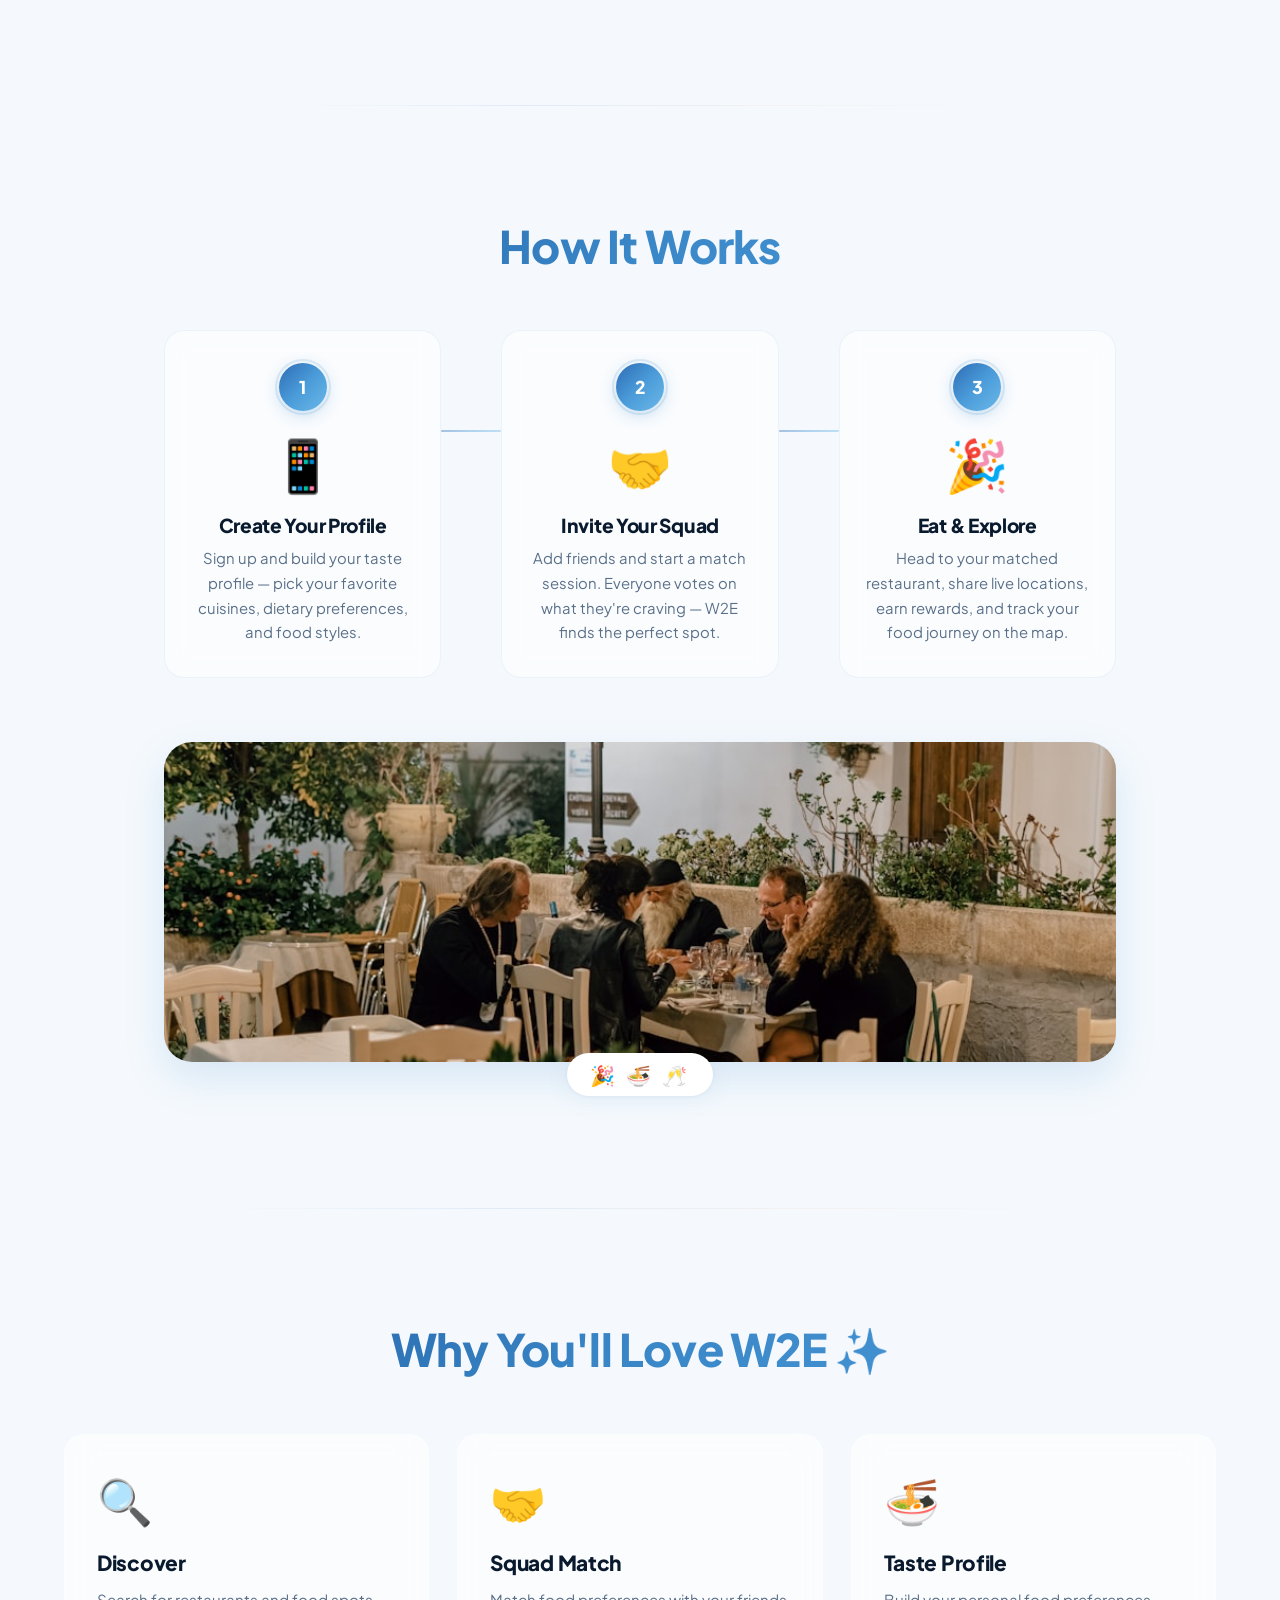
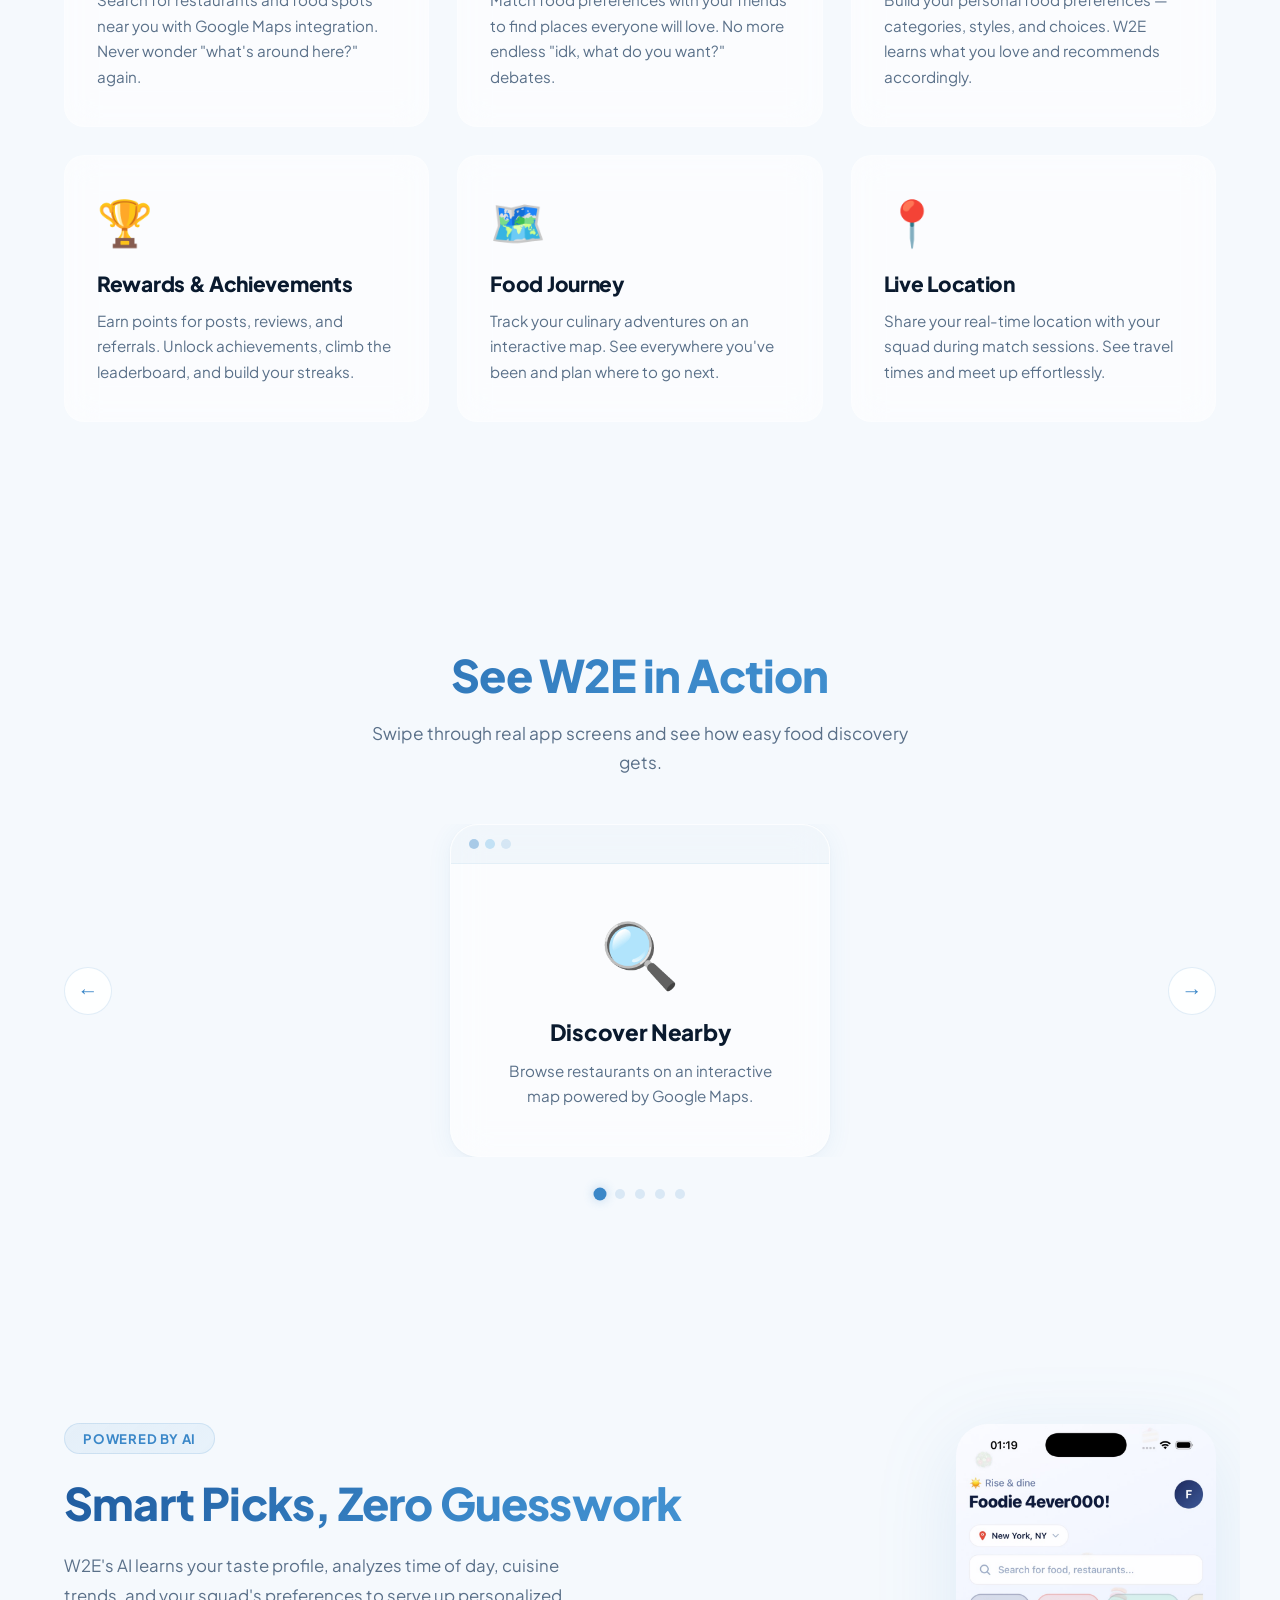
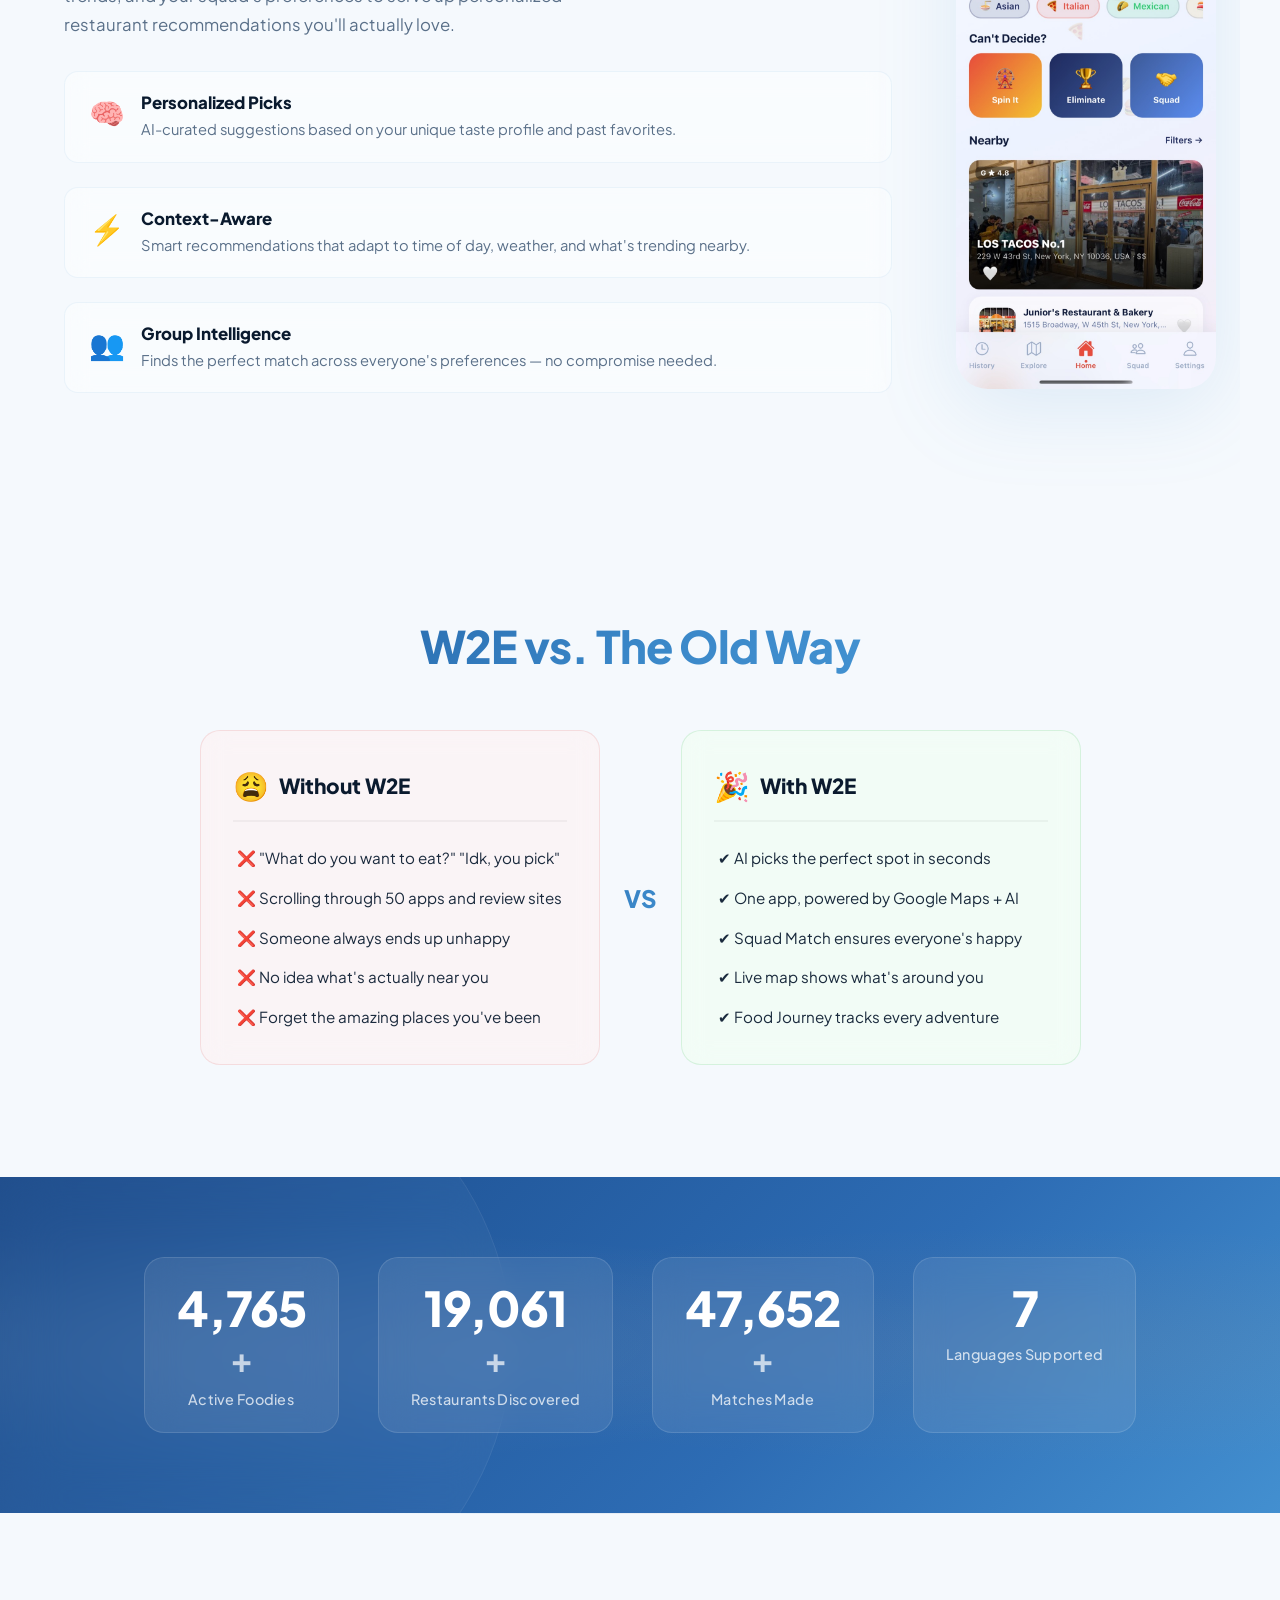
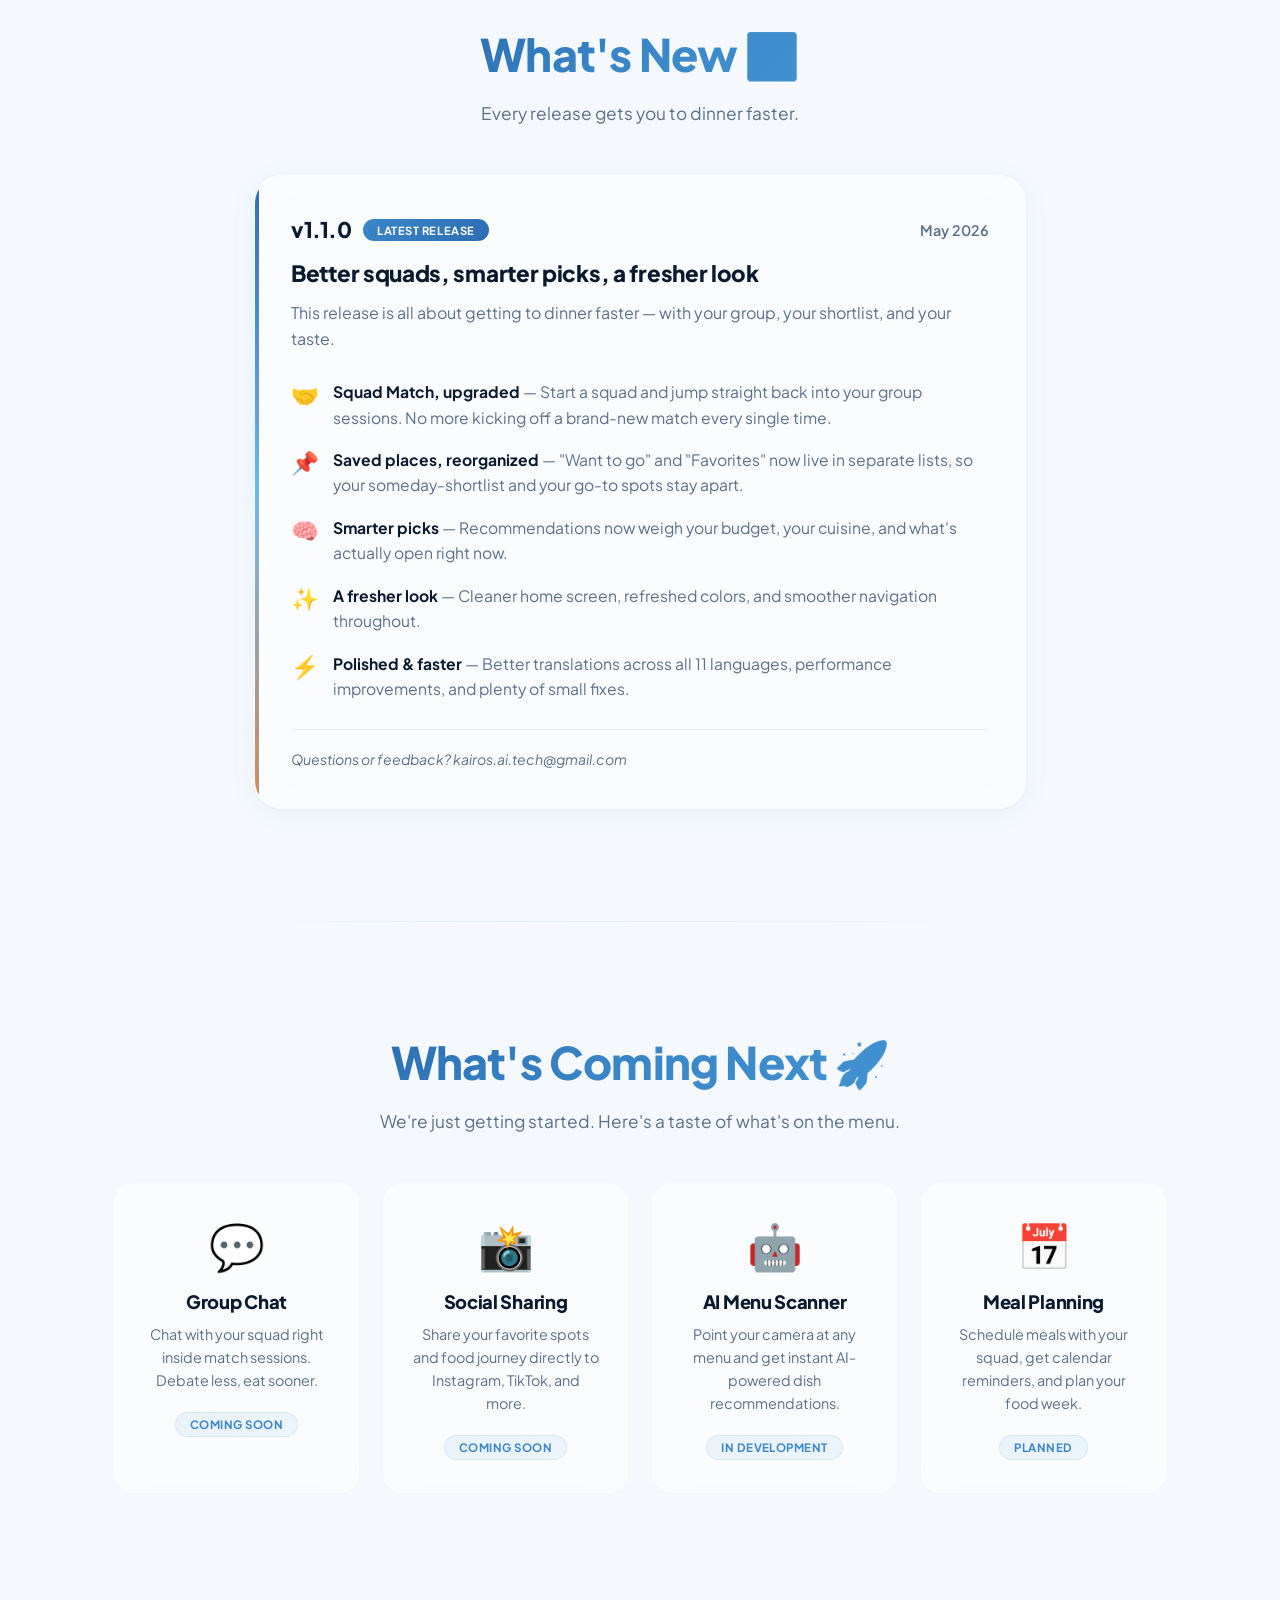
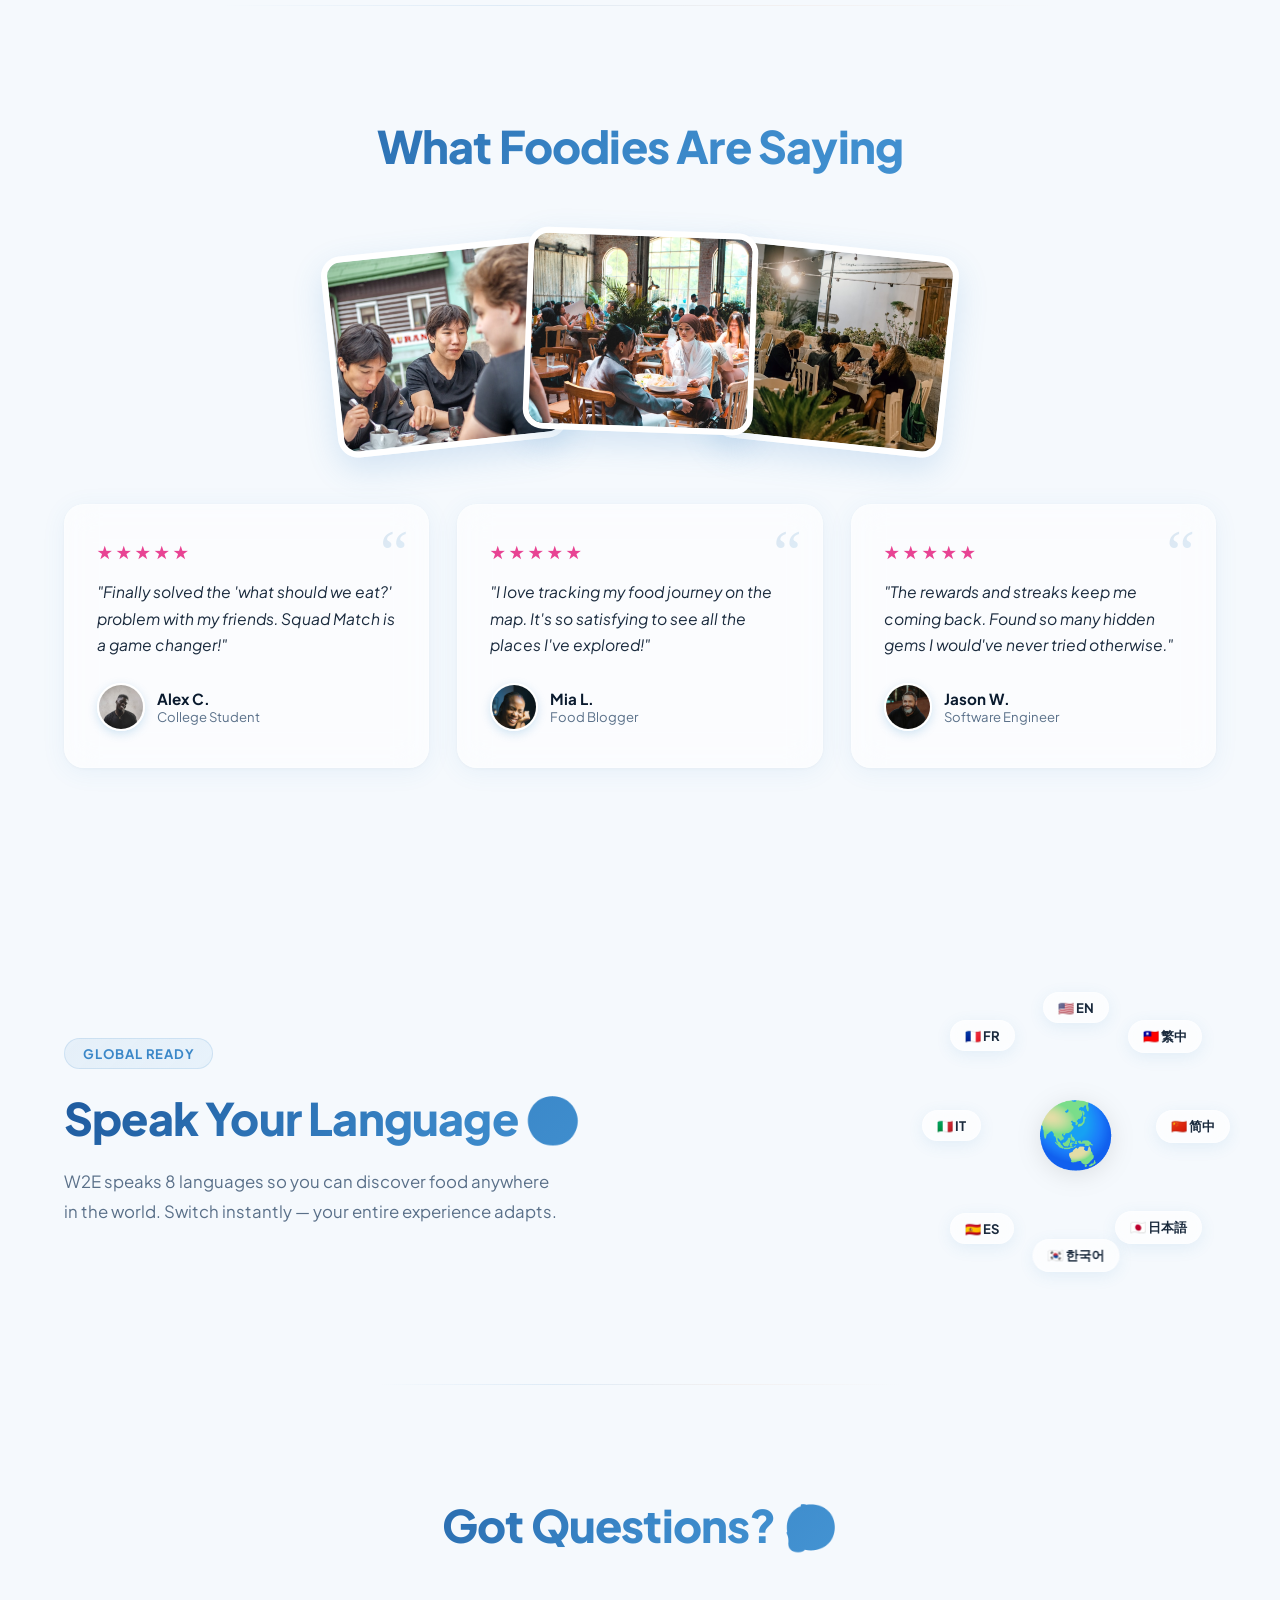
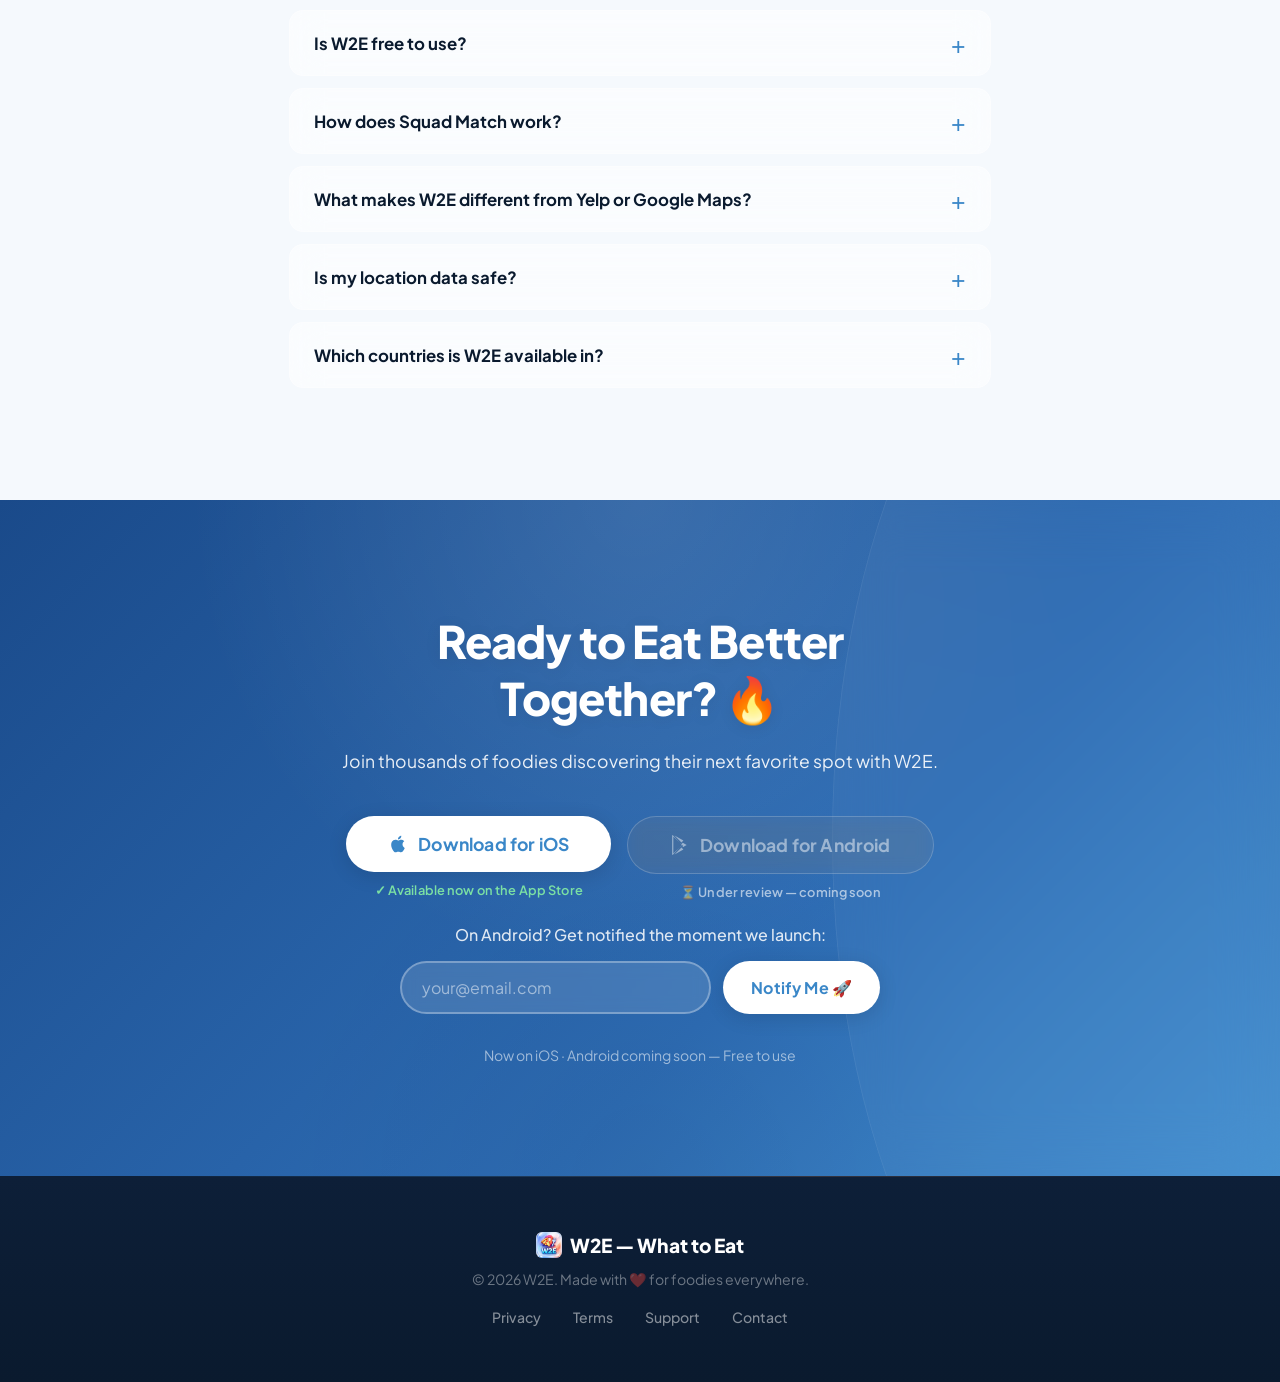
==== commit f8cd7a37: "refactor: order sections What's New → Roadmap → Testimonials Move the version log and roadmap above " ====
--- a/index.html
+++ b/index.html
@@ -430,111 +430,6 @@
     </div>
   </section>
 
-  <!-- Testimonials -->
-  <section class="testimonials" id="testimonials">
-    <h2 class="section-title" data-i18n="testimonials.title">What Foodies Are Saying</h2>
-    <div class="people-collage fade-in">
-      <figure class="people-photo people-photo-1"><img src="imgs/lifestyle-1.jpg" alt="" loading="lazy"></figure>
-      <figure class="people-photo people-photo-2"><img src="imgs/lifestyle-3.jpg" alt="" loading="lazy"></figure>
-      <figure class="people-photo people-photo-3"><img src="imgs/lifestyle-2.jpg" alt="" loading="lazy"></figure>
-    </div>
-    <div class="testimonials-grid">
-
-      <div class="testimonial-card fade-in">
-        <div class="testimonial-stars">&#9733;&#9733;&#9733;&#9733;&#9733;</div>
-        <p class="testimonial-text" data-i18n="testimonials.text1">"Finally solved the 'what should we eat?' problem with my friends. Squad Match is a game changer!"</p>
-        <div class="testimonial-author">
-          <img src="imgs/avatar-alex.jpg" alt="Alex C." class="testimonial-avatar" loading="lazy">
-          <div>
-            <p class="testimonial-name">Alex C.</p>
-            <p class="testimonial-role" data-i18n="testimonials.role1">College Student</p>
-          </div>
-        </div>
-      </div>
-
-      <div class="testimonial-card fade-in">
-        <div class="testimonial-stars">&#9733;&#9733;&#9733;&#9733;&#9733;</div>
-        <p class="testimonial-text" data-i18n="testimonials.text2">"I love tracking my food journey on the map. It's so satisfying to see all the places I've explored!"</p>
-        <div class="testimonial-author">
-          <img src="imgs/avatar-mia.jpg" alt="Mia L." class="testimonial-avatar" loading="lazy">
-          <div>
-            <p class="testimonial-name">Mia L.</p>
-            <p class="testimonial-role" data-i18n="testimonials.role2">Food Blogger</p>
-          </div>
-        </div>
-      </div>
-
-      <div class="testimonial-card fade-in">
-        <div class="testimonial-stars">&#9733;&#9733;&#9733;&#9733;&#9733;</div>
-        <p class="testimonial-text" data-i18n="testimonials.text3">"The rewards and streaks keep me coming back. Found so many hidden gems I would've never tried otherwise."</p>
-        <div class="testimonial-author">
-          <img src="imgs/avatar-jason.jpg" alt="Jason W." class="testimonial-avatar" loading="lazy">
-          <div>
-            <p class="testimonial-name">Jason W.</p>
-            <p class="testimonial-role" data-i18n="testimonials.role3">Software Engineer</p>
-          </div>
-        </div>
-      </div>
-
-    </div>
-  </section>
-
-  <!-- Multi-Language Support -->
-  <section class="multilang" id="multilang">
-    <div class="multilang-inner">
-      <div class="multilang-text fade-in">
-        <span class="ai-badge" data-i18n="multilang.badge">Global Ready</span>
-        <h2 class="multilang-title" data-i18n="multilang.title">Speak Your Language 🌍</h2>
-        <p class="multilang-desc" data-i18n="multilang.desc">W2E speaks 8 languages so you can discover food anywhere in the world. Switch instantly — your entire experience adapts.</p>
-      </div>
-      <div class="multilang-globe fade-in">
-        <div class="lang-orbit">
-          <div class="lang-planet" style="--orbit-delay: 0s;">🇺🇸 EN</div>
-          <div class="lang-planet" style="--orbit-delay: -3s;">🇹🇼 繁中</div>
-          <div class="lang-planet" style="--orbit-delay: -6s;">🇨🇳 简中</div>
-          <div class="lang-planet" style="--orbit-delay: -9s;">🇯🇵 日本語</div>
-          <div class="lang-planet" style="--orbit-delay: -12s;">🇰🇷 한국어</div>
-          <div class="lang-planet" style="--orbit-delay: -15s;">🇪🇸 ES</div>
-          <div class="lang-planet" style="--orbit-delay: -18s;">🇮🇹 IT</div>
-          <div class="lang-planet" style="--orbit-delay: -21s;">🇫🇷 FR</div>
-        </div>
-        <div class="globe-center">🌏</div>
-      </div>
-    </div>
-  </section>
-
-  <!-- Roadmap / Coming Soon -->
-  <section class="roadmap" id="roadmap">
-    <h2 class="section-title" data-i18n="roadmap.title">What's Coming Next 🚀</h2>
-    <p class="section-subtitle" data-i18n="roadmap.sub">We're just getting started. Here's a taste of what's on the menu.</p>
-    <div class="roadmap-grid">
-      <div class="roadmap-card fade-in">
-        <div class="roadmap-icon">💬</div>
-        <h3 data-i18n="roadmap.item1Title">Group Chat</h3>
-        <p data-i18n="roadmap.item1Desc">Chat with your squad right inside match sessions. Debate less, eat sooner.</p>
-        <span class="roadmap-tag" data-i18n="roadmap.tag1">Coming Soon</span>
-      </div>
-      <div class="roadmap-card fade-in">
-        <div class="roadmap-icon">📸</div>
-        <h3 data-i18n="roadmap.item2Title">Social Sharing</h3>
-        <p data-i18n="roadmap.item2Desc">Share your favorite spots and food journey directly to Instagram, TikTok, and more.</p>
-        <span class="roadmap-tag" data-i18n="roadmap.tag2">Coming Soon</span>
-      </div>
-      <div class="roadmap-card fade-in">
-        <div class="roadmap-icon">🤖</div>
-        <h3 data-i18n="roadmap.item3Title">AI Menu Scanner</h3>
-        <p data-i18n="roadmap.item3Desc">Point your camera at any menu and get instant AI-powered dish recommendations.</p>
-        <span class="roadmap-tag" data-i18n="roadmap.tag3">In Development</span>
-      </div>
-      <div class="roadmap-card fade-in">
-        <div class="roadmap-icon">📅</div>
-        <h3 data-i18n="roadmap.item4Title">Meal Planning</h3>
-        <p data-i18n="roadmap.item4Desc">Schedule meals with your squad, get calendar reminders, and plan your food week.</p>
-        <span class="roadmap-tag" data-i18n="roadmap.tag4">Planned</span>
-      </div>
-    </div>
-  </section>
-
   <!-- Version Log / What's New -->
   <section class="versionlog" id="versionlog">
     <h2 class="section-title" data-i18n="versionLog.title">What's New 🆕</h2>
@@ -574,6 +469,111 @@
         </ul>
         <p class="release-feedback" data-i18n="versionLog.feedback">Questions or feedback? kairos.ai.tech@gmail.com</p>
       </article>
+    </div>
+  </section>
+
+  <!-- Roadmap / Coming Soon -->
+  <section class="roadmap" id="roadmap">
+    <h2 class="section-title" data-i18n="roadmap.title">What's Coming Next 🚀</h2>
+    <p class="section-subtitle" data-i18n="roadmap.sub">We're just getting started. Here's a taste of what's on the menu.</p>
+    <div class="roadmap-grid">
+      <div class="roadmap-card fade-in">
+        <div class="roadmap-icon">💬</div>
+        <h3 data-i18n="roadmap.item1Title">Group Chat</h3>
+        <p data-i18n="roadmap.item1Desc">Chat with your squad right inside match sessions. Debate less, eat sooner.</p>
+        <span class="roadmap-tag" data-i18n="roadmap.tag1">Coming Soon</span>
+      </div>
+      <div class="roadmap-card fade-in">
+        <div class="roadmap-icon">📸</div>
+        <h3 data-i18n="roadmap.item2Title">Social Sharing</h3>
+        <p data-i18n="roadmap.item2Desc">Share your favorite spots and food journey directly to Instagram, TikTok, and more.</p>
+        <span class="roadmap-tag" data-i18n="roadmap.tag2">Coming Soon</span>
+      </div>
+      <div class="roadmap-card fade-in">
+        <div class="roadmap-icon">🤖</div>
+        <h3 data-i18n="roadmap.item3Title">AI Menu Scanner</h3>
+        <p data-i18n="roadmap.item3Desc">Point your camera at any menu and get instant AI-powered dish recommendations.</p>
+        <span class="roadmap-tag" data-i18n="roadmap.tag3">In Development</span>
+      </div>
+      <div class="roadmap-card fade-in">
+        <div class="roadmap-icon">📅</div>
+        <h3 data-i18n="roadmap.item4Title">Meal Planning</h3>
+        <p data-i18n="roadmap.item4Desc">Schedule meals with your squad, get calendar reminders, and plan your food week.</p>
+        <span class="roadmap-tag" data-i18n="roadmap.tag4">Planned</span>
+      </div>
+    </div>
+  </section>
+
+  <!-- Testimonials -->
+  <section class="testimonials" id="testimonials">
+    <h2 class="section-title" data-i18n="testimonials.title">What Foodies Are Saying</h2>
+    <div class="people-collage fade-in">
+      <figure class="people-photo people-photo-1"><img src="imgs/lifestyle-1.jpg" alt="" loading="lazy"></figure>
+      <figure class="people-photo people-photo-2"><img src="imgs/lifestyle-3.jpg" alt="" loading="lazy"></figure>
+      <figure class="people-photo people-photo-3"><img src="imgs/lifestyle-2.jpg" alt="" loading="lazy"></figure>
+    </div>
+    <div class="testimonials-grid">
+
+      <div class="testimonial-card fade-in">
+        <div class="testimonial-stars">&#9733;&#9733;&#9733;&#9733;&#9733;</div>
+        <p class="testimonial-text" data-i18n="testimonials.text1">"Finally solved the 'what should we eat?' problem with my friends. Squad Match is a game changer!"</p>
+        <div class="testimonial-author">
+          <img src="imgs/avatar-alex.jpg" alt="Alex C." class="testimonial-avatar" loading="lazy">
+          <div>
+            <p class="testimonial-name">Alex C.</p>
+            <p class="testimonial-role" data-i18n="testimonials.role1">College Student</p>
+          </div>
+        </div>
+      </div>
+
+      <div class="testimonial-card fade-in">
+        <div class="testimonial-stars">&#9733;&#9733;&#9733;&#9733;&#9733;</div>
+        <p class="testimonial-text" data-i18n="testimonials.text2">"I love tracking my food journey on the map. It's so satisfying to see all the places I've explored!"</p>
+        <div class="testimonial-author">
+          <img src="imgs/avatar-mia.jpg" alt="Mia L." class="testimonial-avatar" loading="lazy">
+          <div>
+            <p class="testimonial-name">Mia L.</p>
+            <p class="testimonial-role" data-i18n="testimonials.role2">Food Blogger</p>
+          </div>
+        </div>
+      </div>
+
+      <div class="testimonial-card fade-in">
+        <div class="testimonial-stars">&#9733;&#9733;&#9733;&#9733;&#9733;</div>
+        <p class="testimonial-text" data-i18n="testimonials.text3">"The rewards and streaks keep me coming back. Found so many hidden gems I would've never tried otherwise."</p>
+        <div class="testimonial-author">
+          <img src="imgs/avatar-jason.jpg" alt="Jason W." class="testimonial-avatar" loading="lazy">
+          <div>
+            <p class="testimonial-name">Jason W.</p>
+            <p class="testimonial-role" data-i18n="testimonials.role3">Software Engineer</p>
+          </div>
+        </div>
+      </div>
+
+    </div>
+  </section>
+
+  <!-- Multi-Language Support -->
+  <section class="multilang" id="multilang">
+    <div class="multilang-inner">
+      <div class="multilang-text fade-in">
+        <span class="ai-badge" data-i18n="multilang.badge">Global Ready</span>
+        <h2 class="multilang-title" data-i18n="multilang.title">Speak Your Language 🌍</h2>
+        <p class="multilang-desc" data-i18n="multilang.desc">W2E speaks 8 languages so you can discover food anywhere in the world. Switch instantly — your entire experience adapts.</p>
+      </div>
+      <div class="multilang-globe fade-in">
+        <div class="lang-orbit">
+          <div class="lang-planet" style="--orbit-delay: 0s;">🇺🇸 EN</div>
+          <div class="lang-planet" style="--orbit-delay: -3s;">🇹🇼 繁中</div>
+          <div class="lang-planet" style="--orbit-delay: -6s;">🇨🇳 简中</div>
+          <div class="lang-planet" style="--orbit-delay: -9s;">🇯🇵 日本語</div>
+          <div class="lang-planet" style="--orbit-delay: -12s;">🇰🇷 한국어</div>
+          <div class="lang-planet" style="--orbit-delay: -15s;">🇪🇸 ES</div>
+          <div class="lang-planet" style="--orbit-delay: -18s;">🇮🇹 IT</div>
+          <div class="lang-planet" style="--orbit-delay: -21s;">🇫🇷 FR</div>
+        </div>
+        <div class="globe-center">🌏</div>
+      </div>
     </div>
   </section>
 
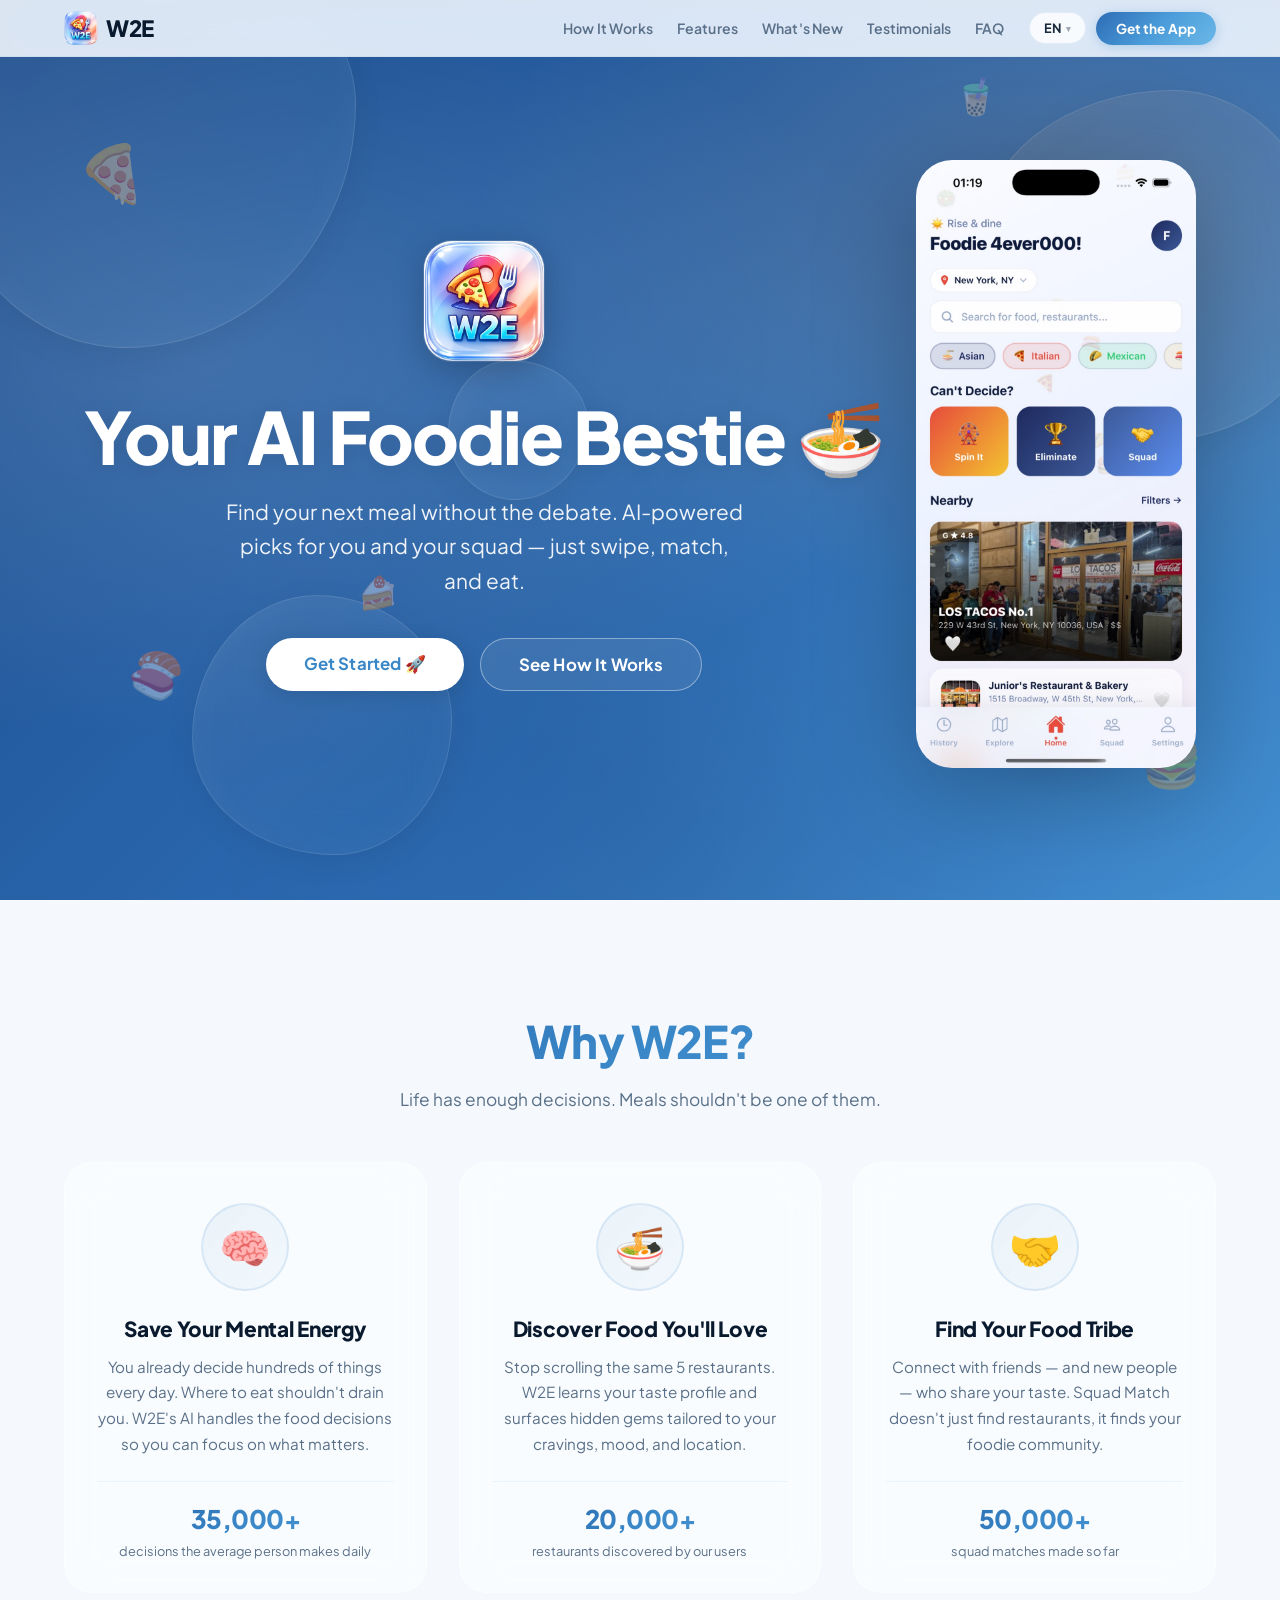
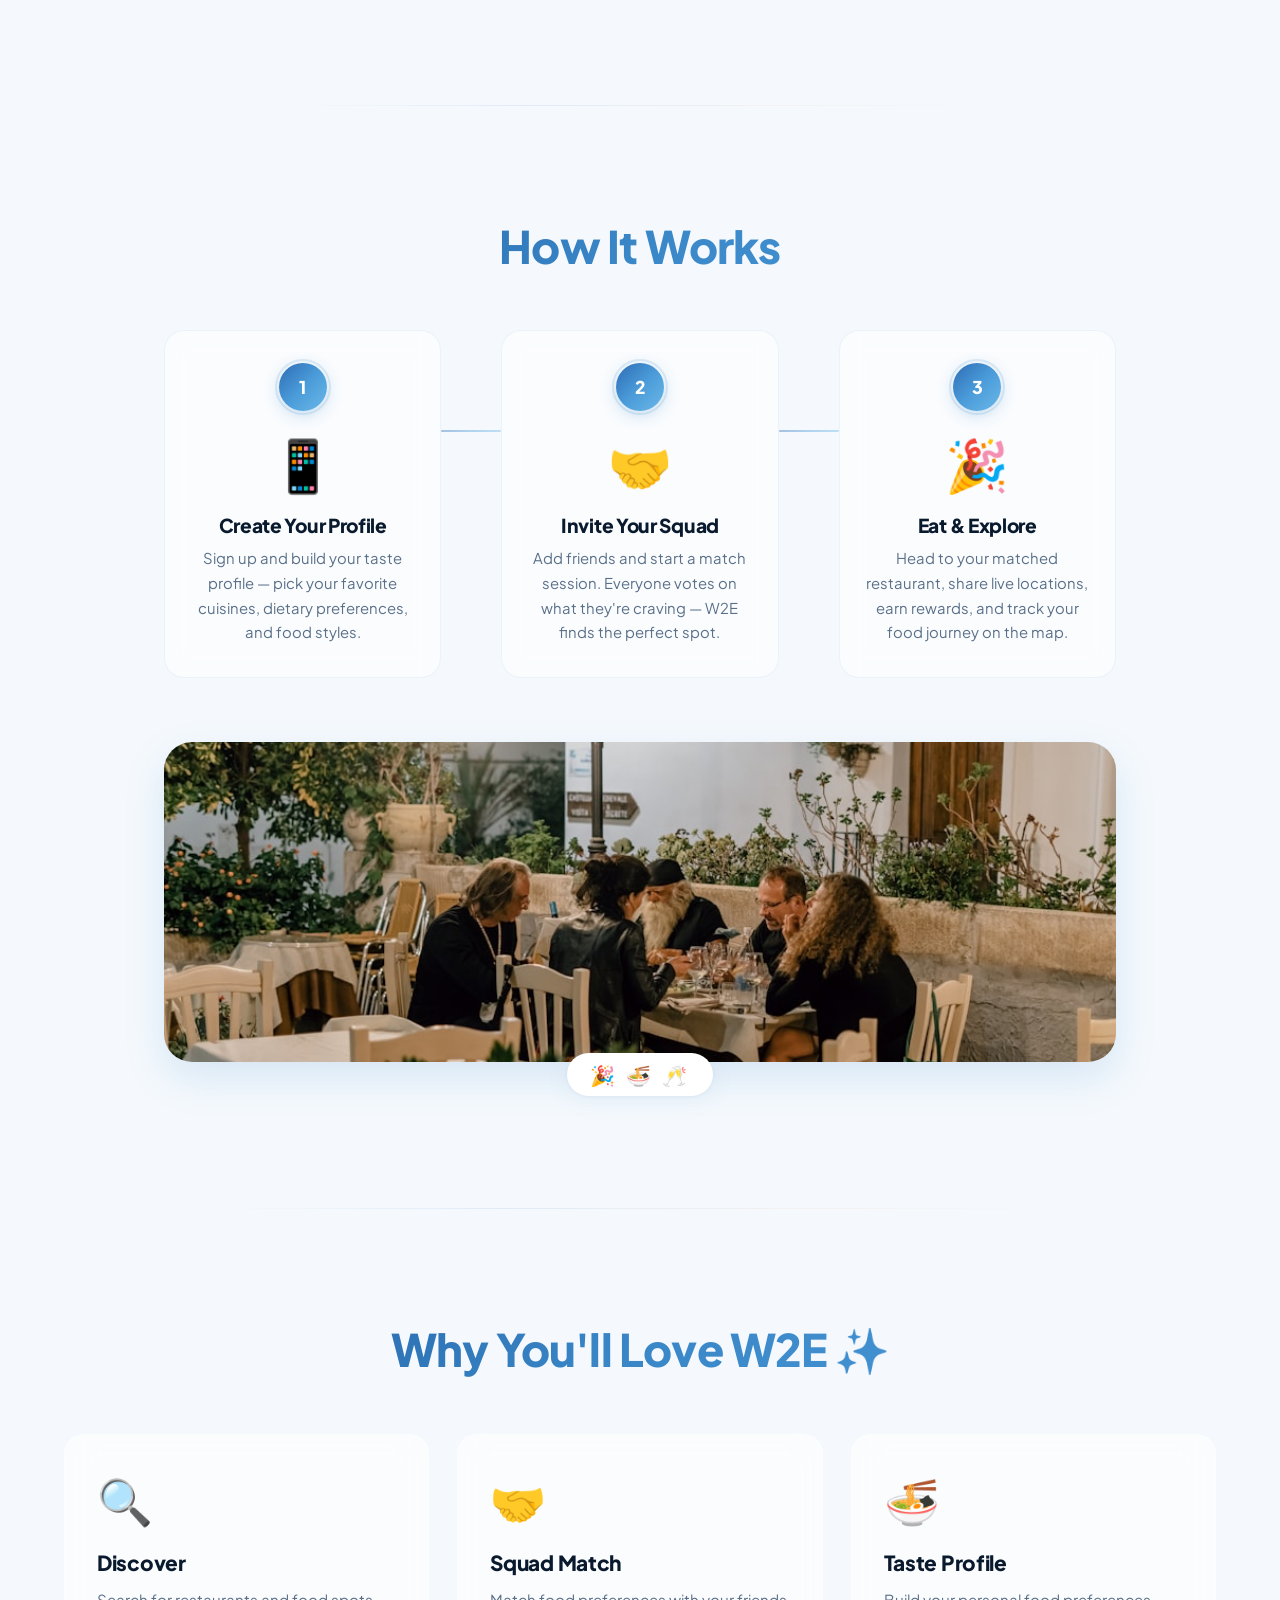
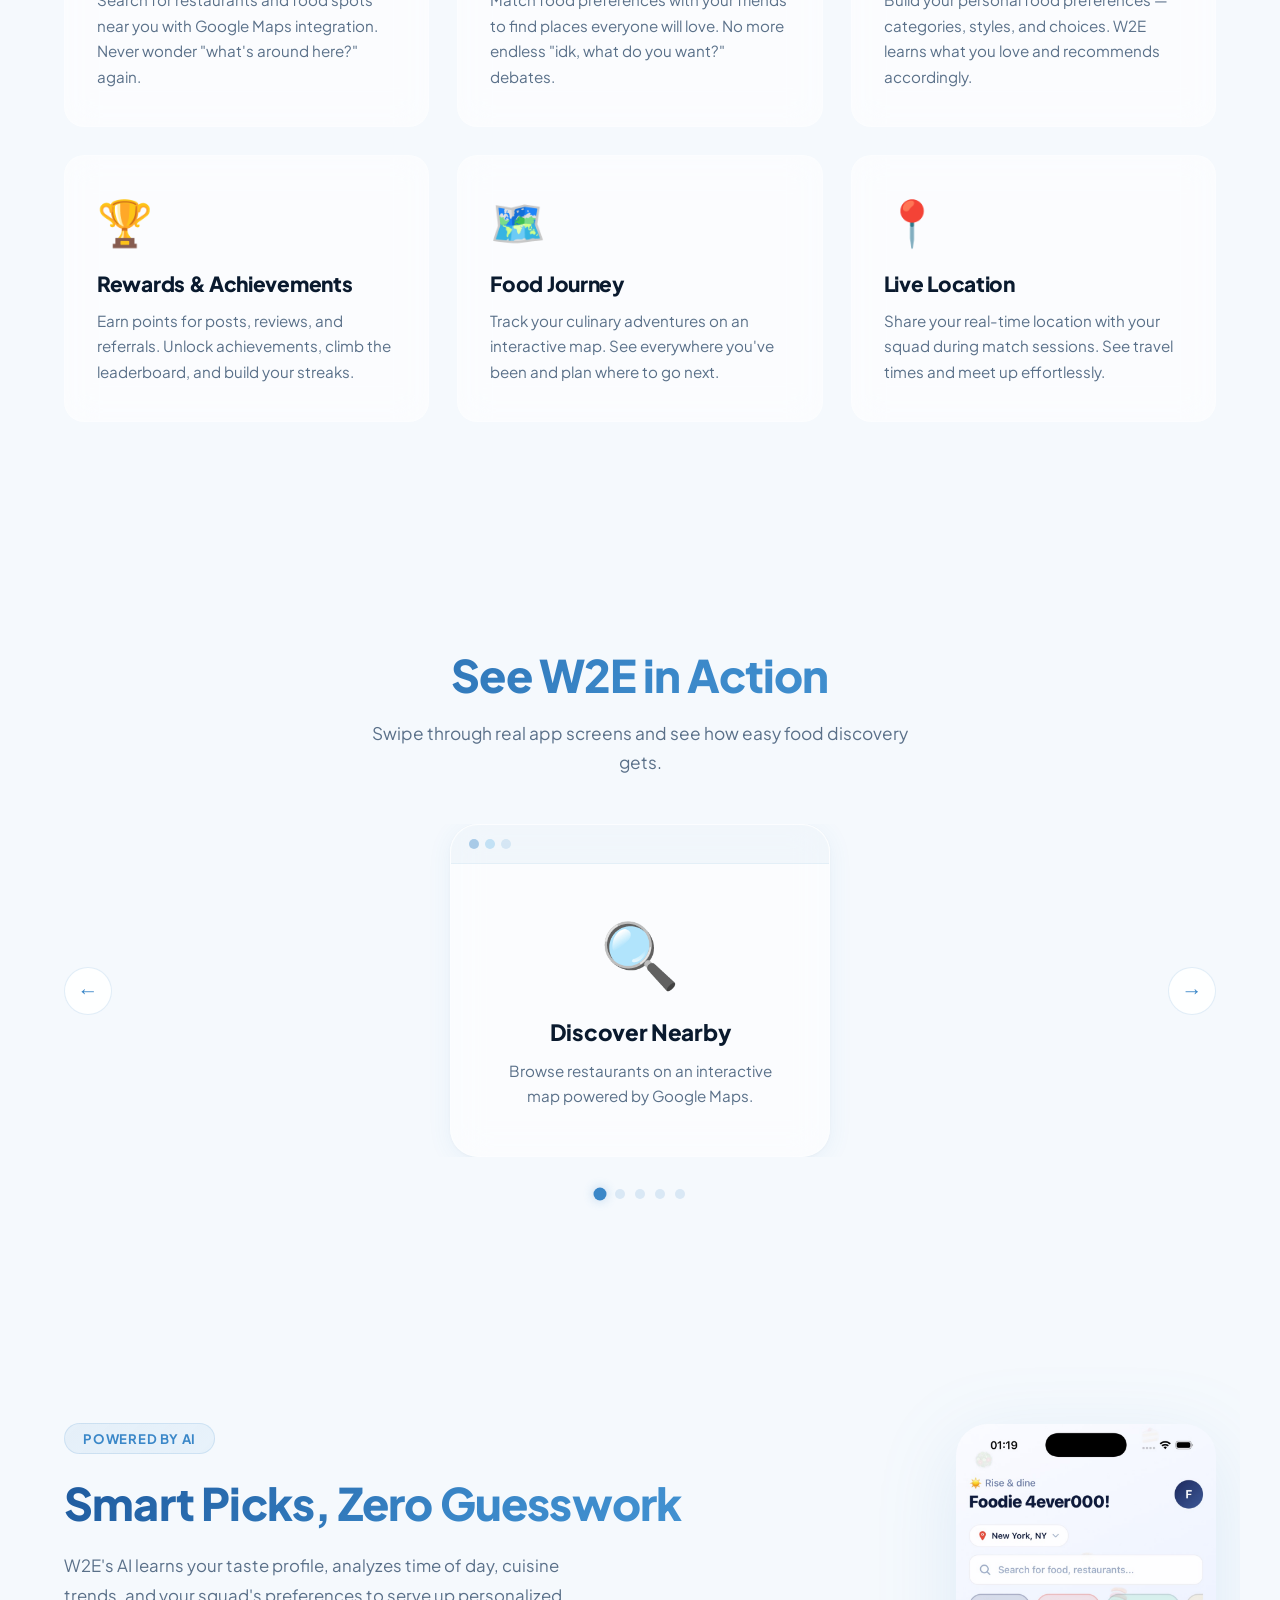
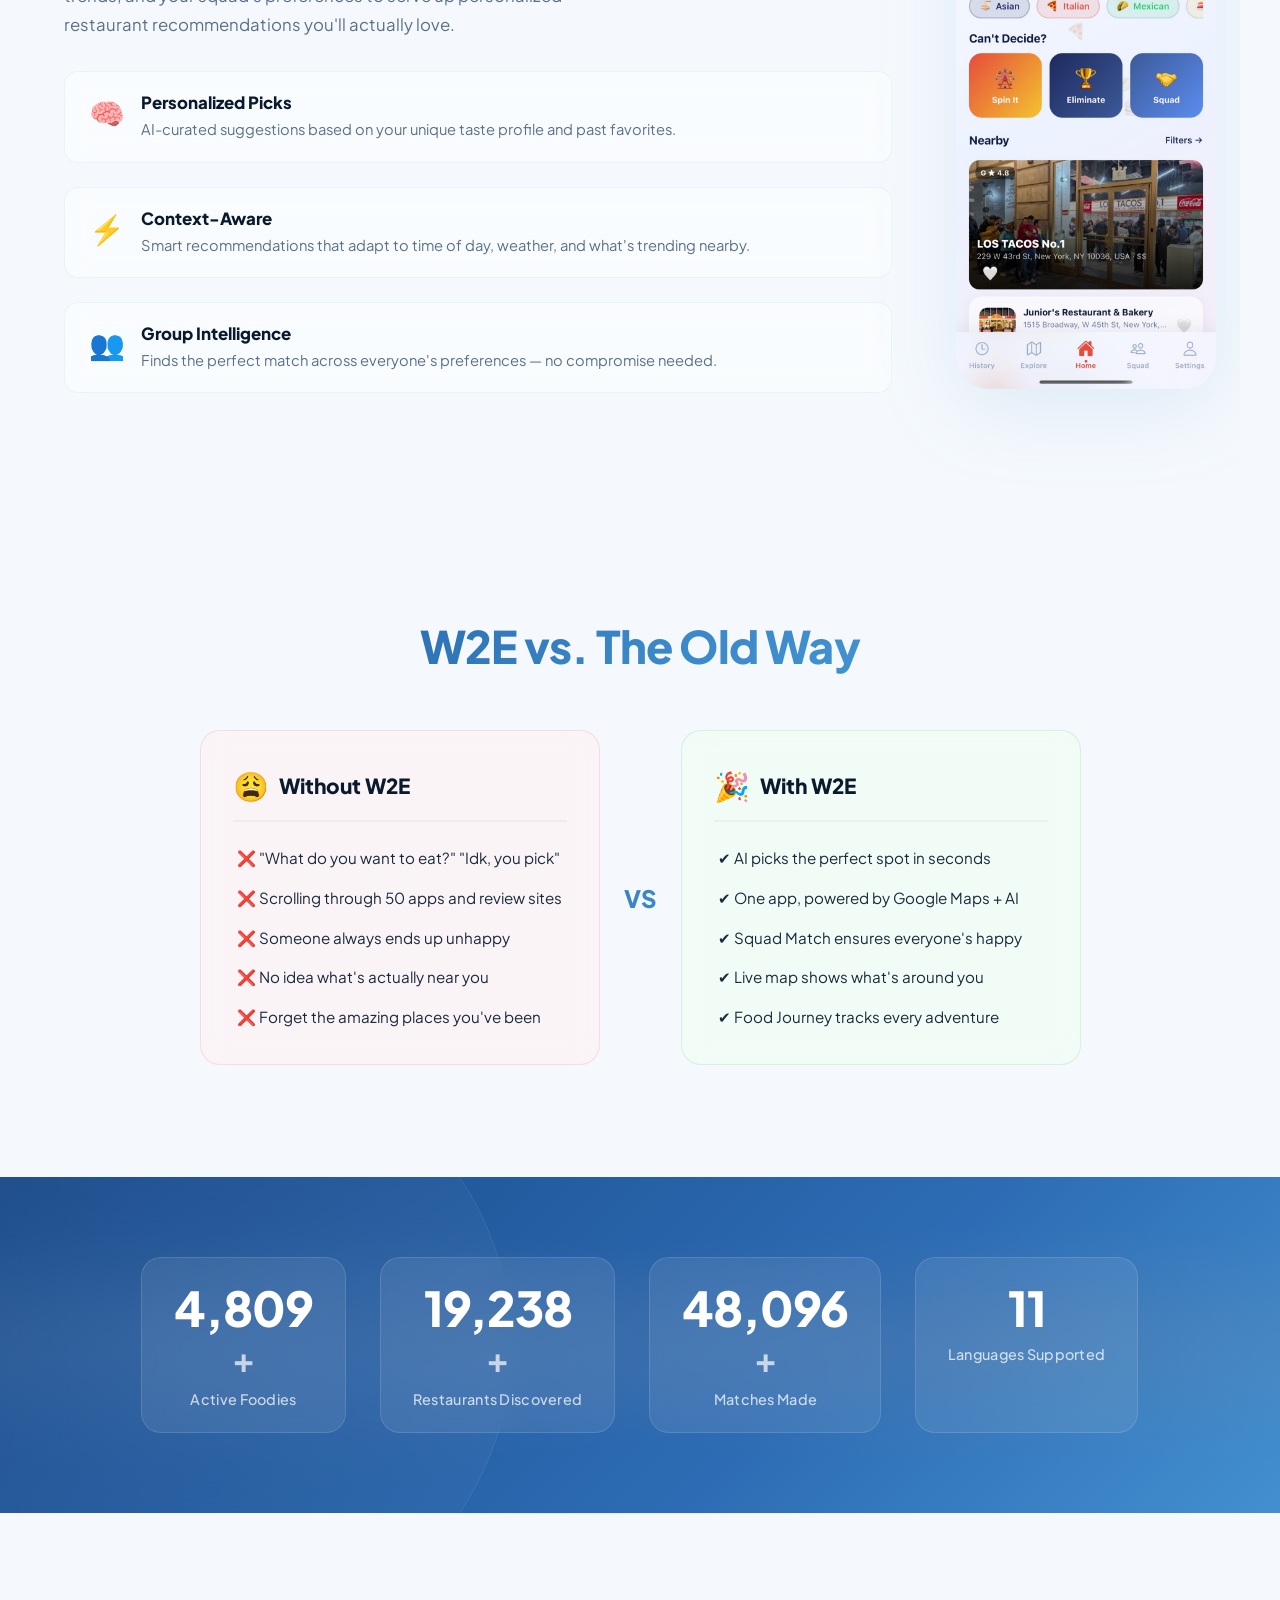
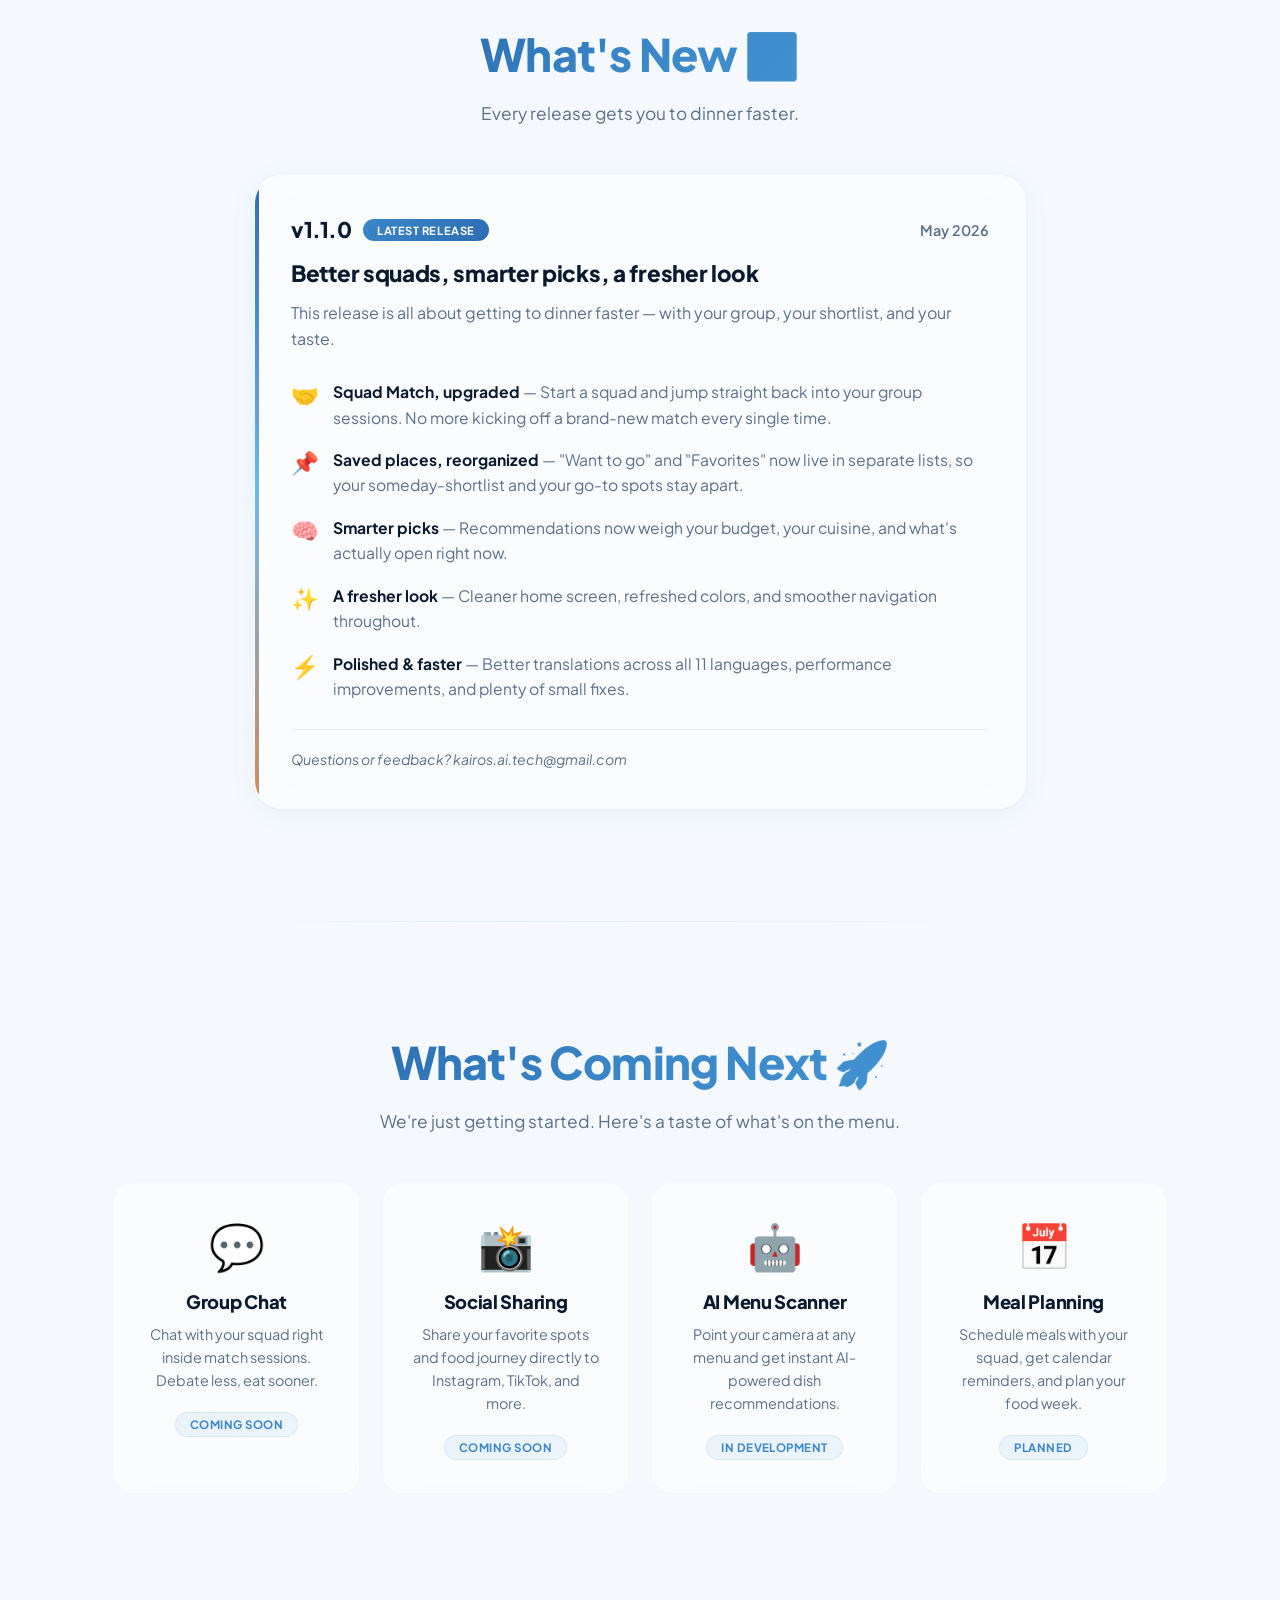
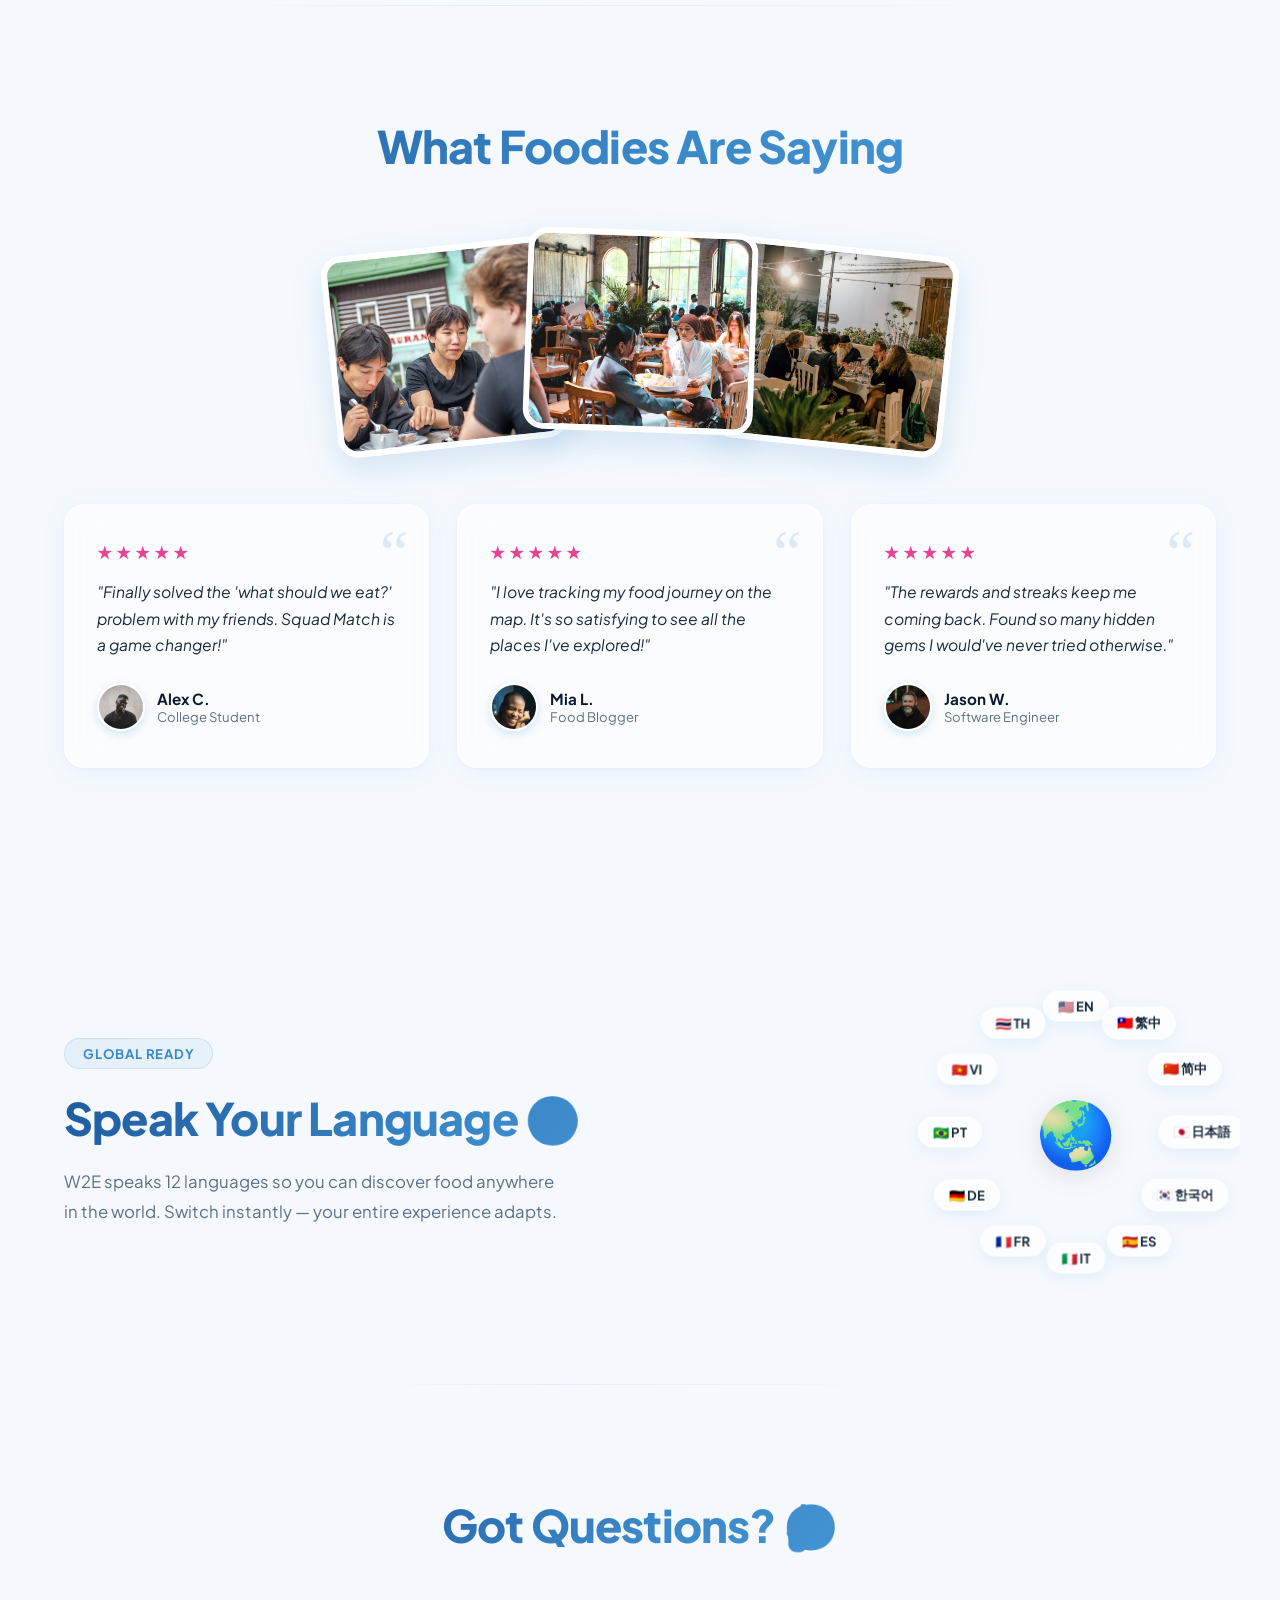
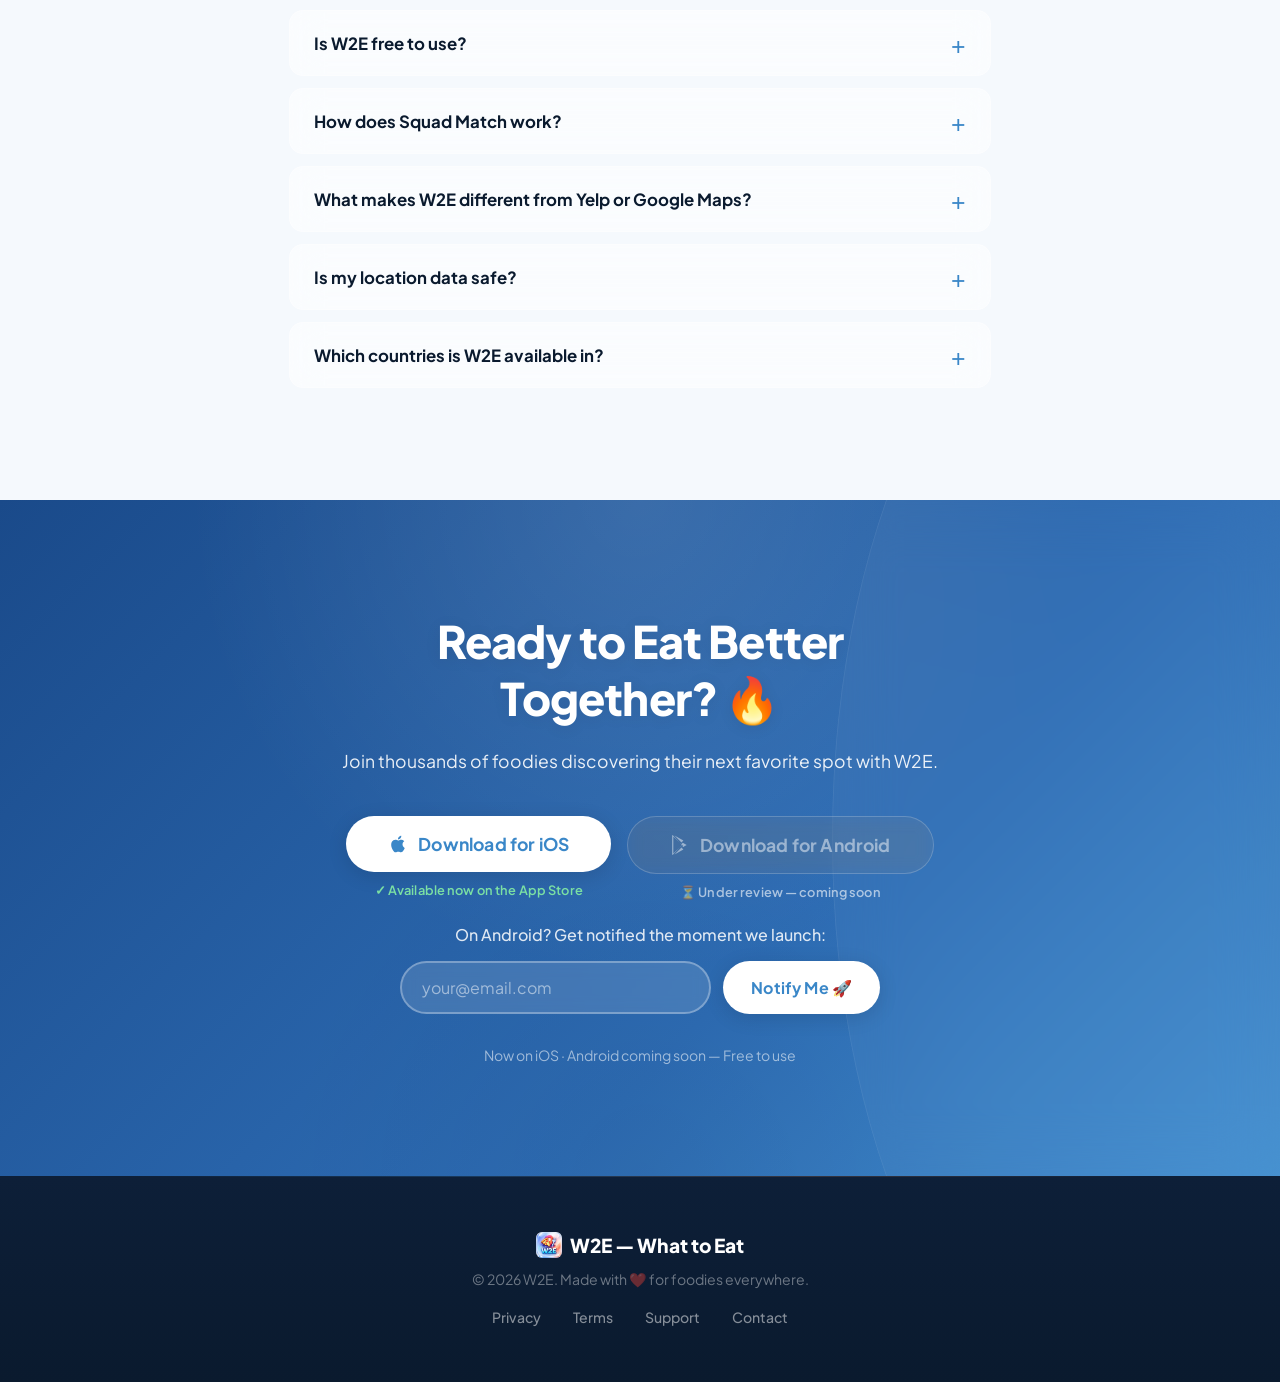
==== commit 5934b772: "feat: align nav with section order, add 4 languages (de/pt/vi/th) - Reorder nav (desktop + mobile) t" ====
--- a/index.html
+++ b/index.html
@@ -65,8 +65,8 @@
       <div class="nav-links">
         <a href="#how-it-works" class="nav-link" data-i18n="nav.howItWorks">How It Works</a>
         <a href="#features" class="nav-link" data-i18n="nav.features">Features</a>
+        <a href="#versionlog" class="nav-link" data-i18n="nav.whatsNew">What's New</a>
         <a href="#testimonials" class="nav-link" data-i18n="nav.testimonials">Testimonials</a>
-        <a href="#versionlog" class="nav-link" data-i18n="nav.whatsNew">What's New</a>
         <a href="#faq" class="nav-link" data-i18n="nav.faq">FAQ</a>
       </div>
       <div class="nav-right">
@@ -89,6 +89,10 @@
             <li data-lang="es" role="option" tabindex="0" aria-selected="false">Español</li>
             <li data-lang="it" role="option" tabindex="0" aria-selected="false">Italiano</li>
             <li data-lang="fr" role="option" tabindex="0" aria-selected="false">Français</li>
+            <li data-lang="de" role="option" tabindex="0" aria-selected="false">Deutsch</li>
+            <li data-lang="pt" role="option" tabindex="0" aria-selected="false">Português</li>
+            <li data-lang="vi" role="option" tabindex="0" aria-selected="false">Tiếng Việt</li>
+            <li data-lang="th" role="option" tabindex="0" aria-selected="false">ไทย</li>
           </ul>
         </div>
         <a href="#download" class="btn btn-nav" data-i18n="nav.getApp">Get the App</a>
@@ -424,7 +428,7 @@
         <span class="stat-label" data-i18n="stats.matches">Matches Made</span>
       </div>
       <div class="stat fade-in">
-        <span class="stat-number" data-count="8">0</span>
+        <span class="stat-number" data-count="12">0</span>
         <span class="stat-label" data-i18n="stats.languages">Languages Supported</span>
       </div>
     </div>
@@ -559,18 +563,22 @@
       <div class="multilang-text fade-in">
         <span class="ai-badge" data-i18n="multilang.badge">Global Ready</span>
         <h2 class="multilang-title" data-i18n="multilang.title">Speak Your Language 🌍</h2>
-        <p class="multilang-desc" data-i18n="multilang.desc">W2E speaks 8 languages so you can discover food anywhere in the world. Switch instantly — your entire experience adapts.</p>
+        <p class="multilang-desc" data-i18n="multilang.desc">W2E speaks 12 languages so you can discover food anywhere in the world. Switch instantly — your entire experience adapts.</p>
       </div>
       <div class="multilang-globe fade-in">
         <div class="lang-orbit">
           <div class="lang-planet" style="--orbit-delay: 0s;">🇺🇸 EN</div>
-          <div class="lang-planet" style="--orbit-delay: -3s;">🇹🇼 繁中</div>
-          <div class="lang-planet" style="--orbit-delay: -6s;">🇨🇳 简中</div>
-          <div class="lang-planet" style="--orbit-delay: -9s;">🇯🇵 日本語</div>
-          <div class="lang-planet" style="--orbit-delay: -12s;">🇰🇷 한국어</div>
-          <div class="lang-planet" style="--orbit-delay: -15s;">🇪🇸 ES</div>
-          <div class="lang-planet" style="--orbit-delay: -18s;">🇮🇹 IT</div>
-          <div class="lang-planet" style="--orbit-delay: -21s;">🇫🇷 FR</div>
+          <div class="lang-planet" style="--orbit-delay: -2s;">🇹🇼 繁中</div>
+          <div class="lang-planet" style="--orbit-delay: -4s;">🇨🇳 简中</div>
+          <div class="lang-planet" style="--orbit-delay: -6s;">🇯🇵 日本語</div>
+          <div class="lang-planet" style="--orbit-delay: -8s;">🇰🇷 한국어</div>
+          <div class="lang-planet" style="--orbit-delay: -10s;">🇪🇸 ES</div>
+          <div class="lang-planet" style="--orbit-delay: -12s;">🇮🇹 IT</div>
+          <div class="lang-planet" style="--orbit-delay: -14s;">🇫🇷 FR</div>
+          <div class="lang-planet" style="--orbit-delay: -16s;">🇩🇪 DE</div>
+          <div class="lang-planet" style="--orbit-delay: -18s;">🇧🇷 PT</div>
+          <div class="lang-planet" style="--orbit-delay: -20s;">🇻🇳 VI</div>
+          <div class="lang-planet" style="--orbit-delay: -22s;">🇹🇭 TH</div>
         </div>
         <div class="globe-center">🌏</div>
       </div>
@@ -623,7 +631,7 @@
           <span class="faq-toggle" aria-hidden="true">+</span>
         </button>
         <div class="faq-answer" id="faq-a5" role="region" aria-labelledby="faq-q5">
-          <p data-i18n="faq.a5">W2E works anywhere Google Maps is available. We support 8 languages (English, Traditional Chinese, Simplified Chinese, Japanese, Korean, Spanish, Italian, and French) and are expanding fast!</p>
+          <p data-i18n="faq.a5">W2E works anywhere Google Maps is available. We support 12 languages (English, Traditional Chinese, Simplified Chinese, Japanese, Korean, Spanish, Italian, French, German, Portuguese, Vietnamese, and Thai) and are expanding fast!</p>
         </div>
       </div>
     </div>
@@ -682,8 +690,8 @@
       <a href="#how-it-works" class="mobile-nav-link" data-i18n="nav.howItWorks">How It Works</a>
       <a href="#features" class="mobile-nav-link" data-i18n="nav.features">Features</a>
       <a href="#ai-powered" class="mobile-nav-link" data-i18n="nav.aiPowered">AI Powered</a>
+      <a href="#versionlog" class="mobile-nav-link" data-i18n="nav.whatsNew">What's New</a>
       <a href="#testimonials" class="mobile-nav-link" data-i18n="nav.testimonials">Testimonials</a>
-      <a href="#versionlog" class="mobile-nav-link" data-i18n="nav.whatsNew">What's New</a>
       <a href="#faq" class="mobile-nav-link" data-i18n="nav.faq">FAQ</a>
       <a href="#download" class="btn btn-primary mobile-nav-cta" data-i18n="nav.getApp">Get the App</a>
     </div>
@@ -730,7 +738,7 @@
                 'Live Location Sharing — real-time location with travel time',
                 'Taste Profiles — build your flavor identity over time',
                 'Rewards & Achievements — streaks, badges, food journey',
-                'Multi-Language — 5 languages supported',
+                'Multi-Language — 12 languages supported',
                 'Cross-Platform — iOS, Android, and Web'
               ]
             })
--- a/style.css
+++ b/style.css
@@ -2014,14 +2014,20 @@
   to { transform: rotate(-360deg); }
 }
 
-.lang-planet:nth-child(1) { top: 0%; left: 50%; transform: translateX(-50%); }
-.lang-planet:nth-child(2) { top: 10%; right: 5%; }
-.lang-planet:nth-child(3) { top: 42%; right: -5%; }
-.lang-planet:nth-child(4) { bottom: 10%; right: 5%; }
-.lang-planet:nth-child(5) { bottom: 0%; left: 50%; transform: translateX(-50%); }
-.lang-planet:nth-child(6) { bottom: 10%; left: 5%; }
-.lang-planet:nth-child(7) { top: 42%; left: -5%; }
-.lang-planet:nth-child(8) { top: 10%; left: 5%; }
+/* 12 planets evenly spaced on a ring (theta = (n-1) * 30deg, R = 45%) */
+.lang-planet { transform: translate(-50%, -50%); }
+.lang-planet:nth-child(1)  { top: 5%;   left: 50%; }
+.lang-planet:nth-child(2)  { top: 11%;  left: 72.5%; }
+.lang-planet:nth-child(3)  { top: 27.5%; left: 89%; }
+.lang-planet:nth-child(4)  { top: 50%;  left: 95%; }
+.lang-planet:nth-child(5)  { top: 72.5%; left: 89%; }
+.lang-planet:nth-child(6)  { top: 89%;  left: 72.5%; }
+.lang-planet:nth-child(7)  { top: 95%;  left: 50%; }
+.lang-planet:nth-child(8)  { top: 89%;  left: 27.5%; }
+.lang-planet:nth-child(9)  { top: 72.5%; left: 11%; }
+.lang-planet:nth-child(10) { top: 50%;  left: 5%; }
+.lang-planet:nth-child(11) { top: 27.5%; left: 11%; }
+.lang-planet:nth-child(12) { top: 11%;  left: 27.5%; }
 
 /* ===== Roadmap Section ===== */
 .roadmap {
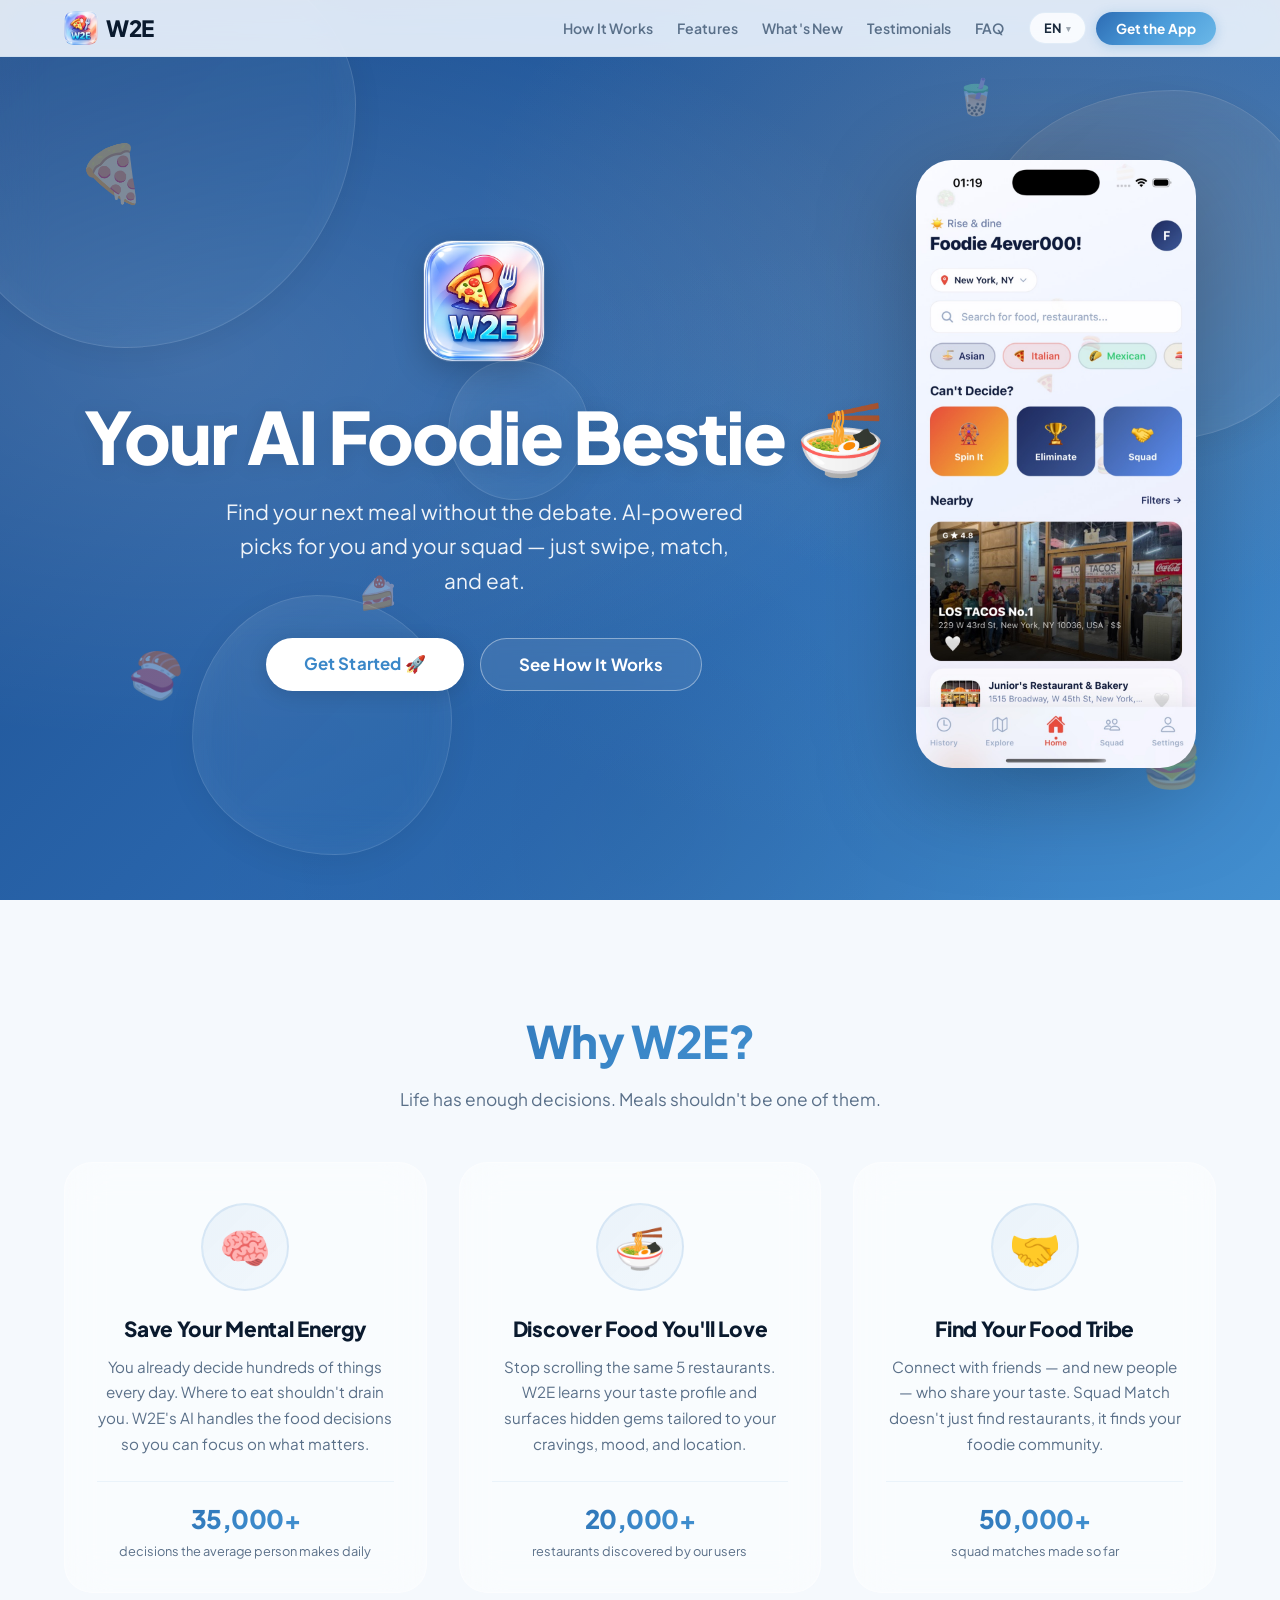
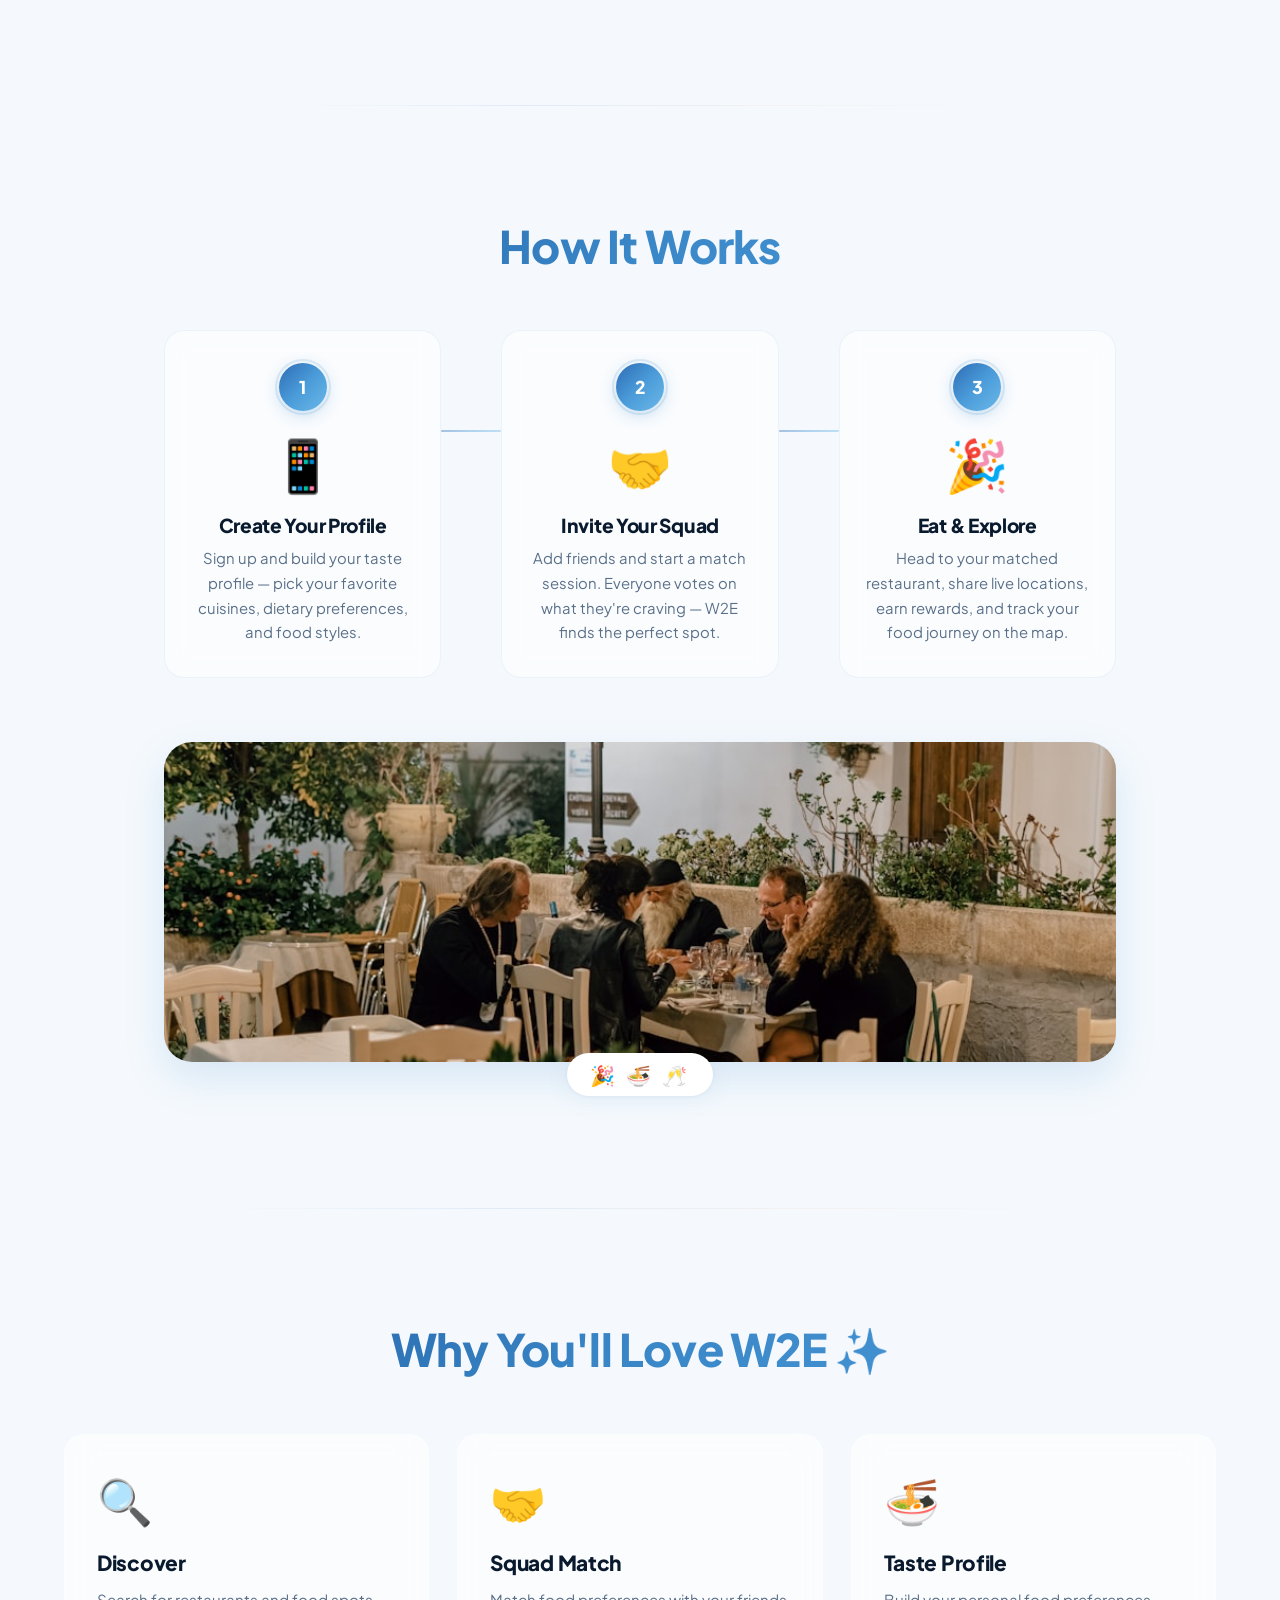
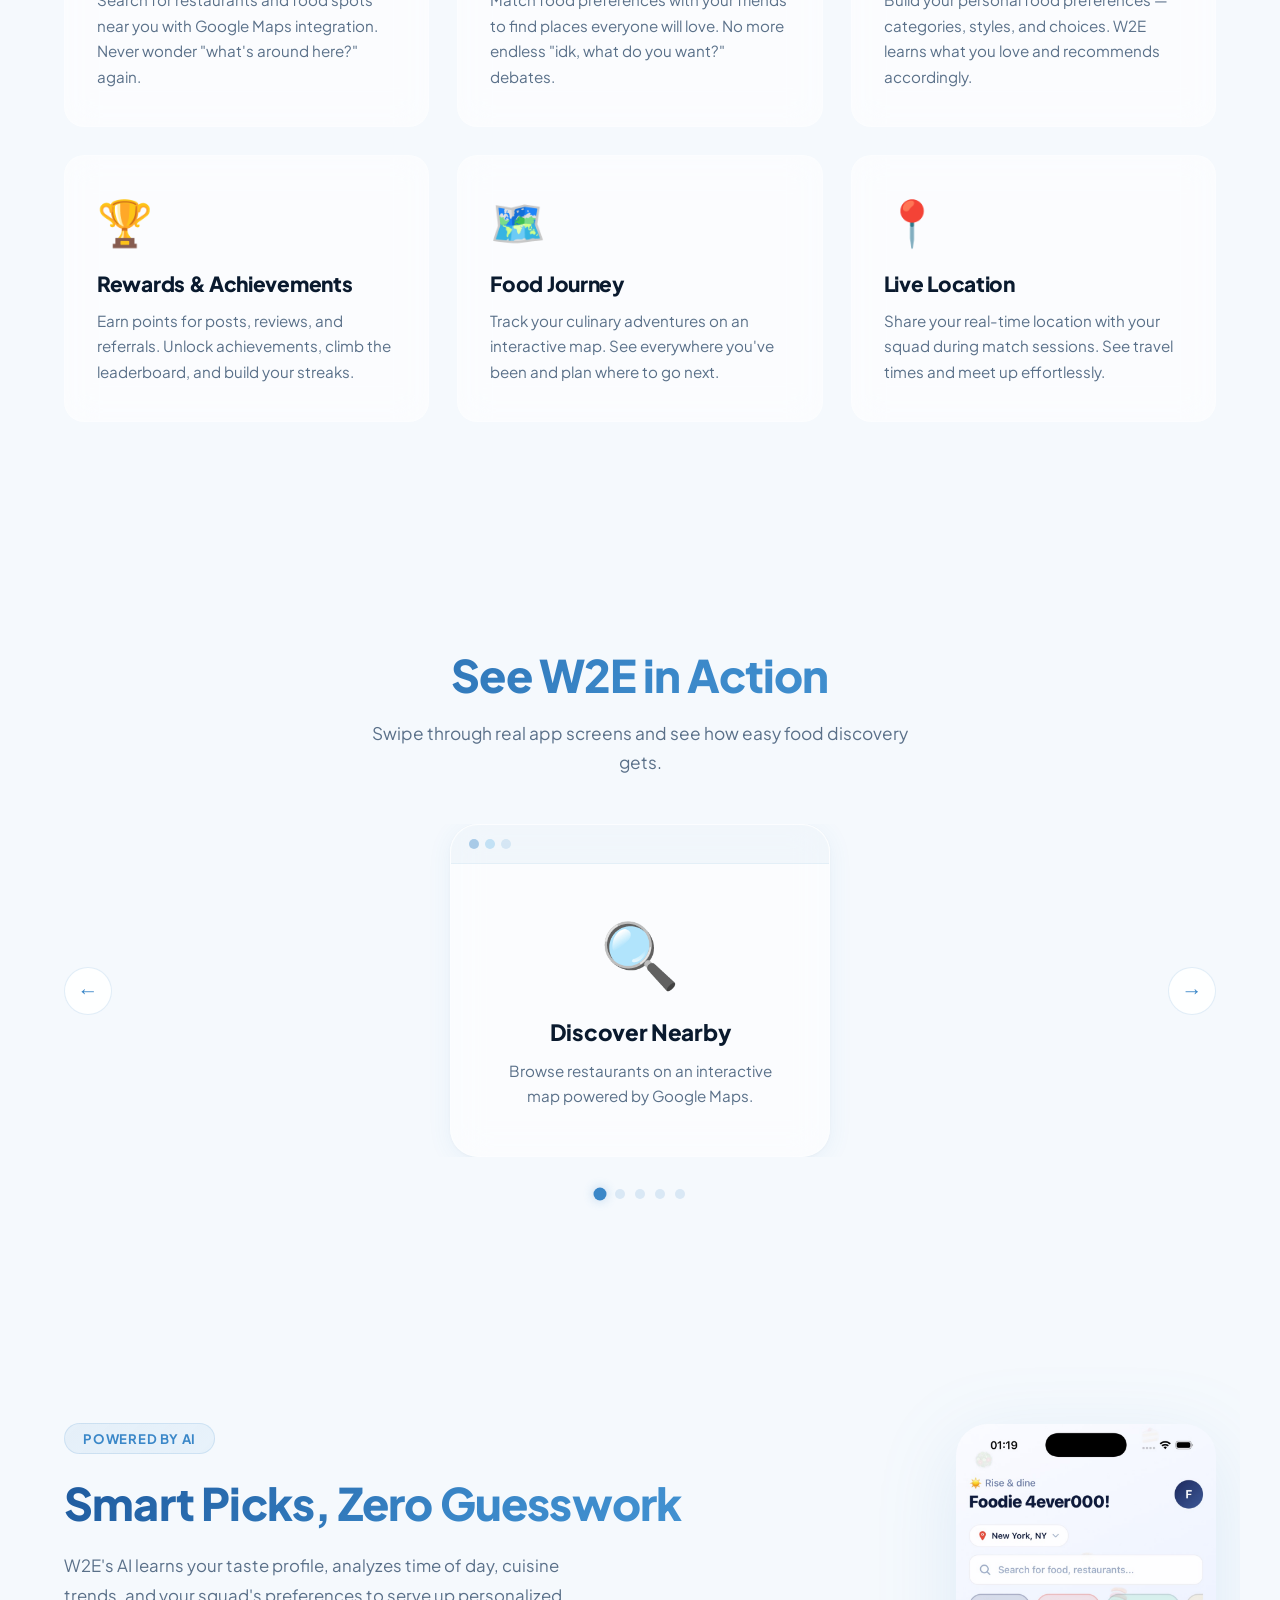
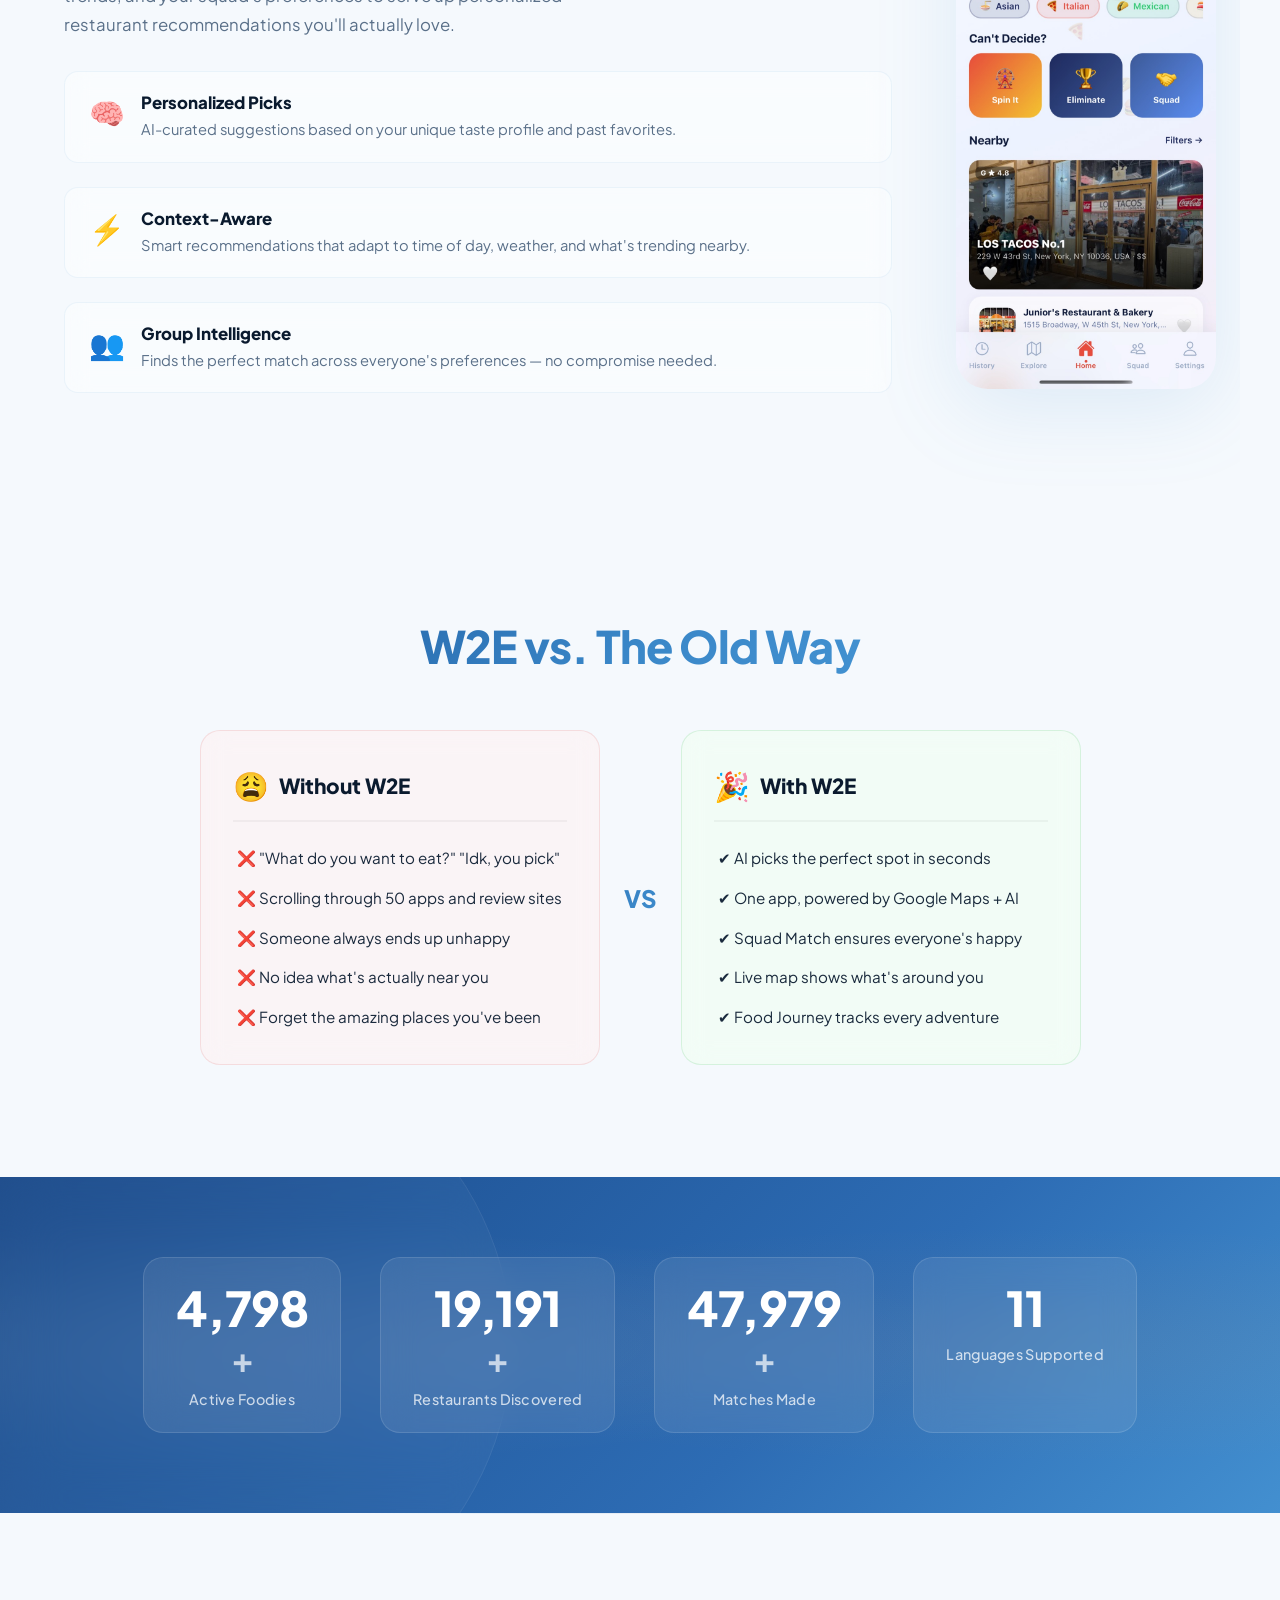
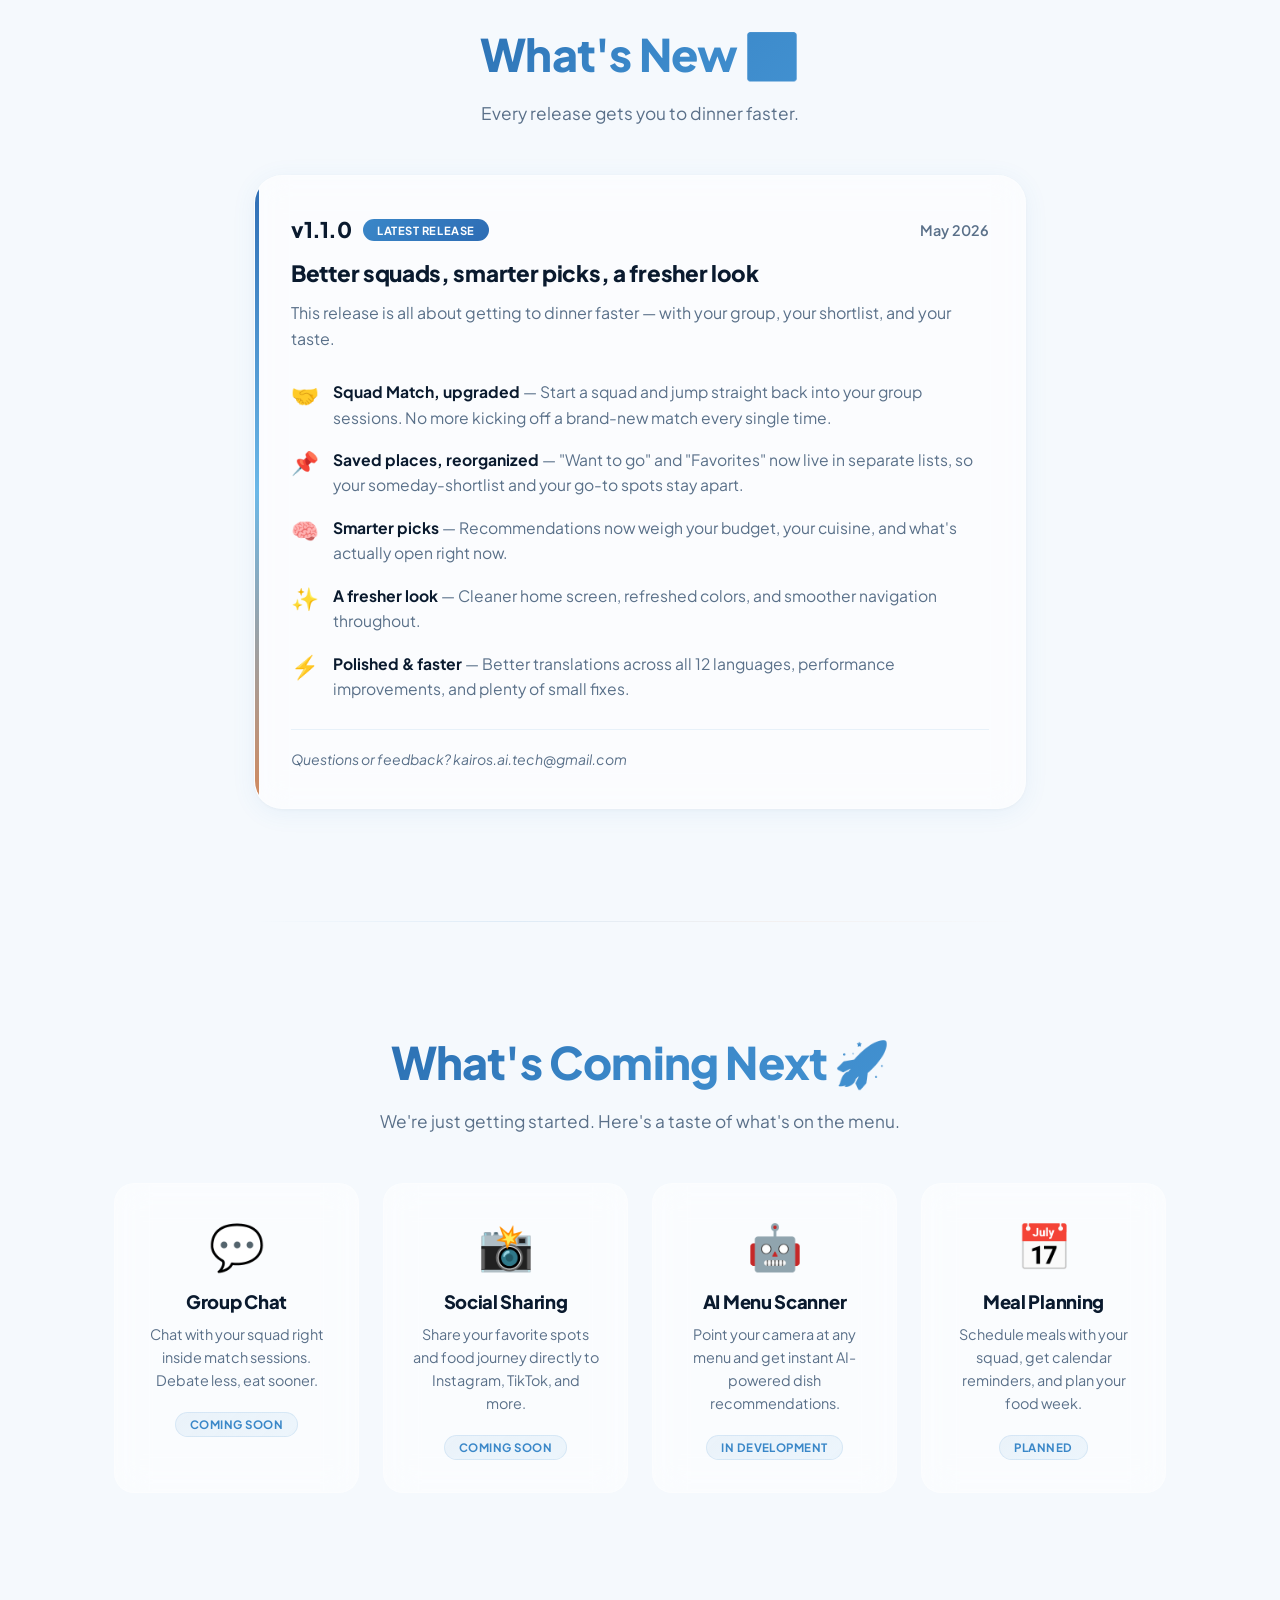
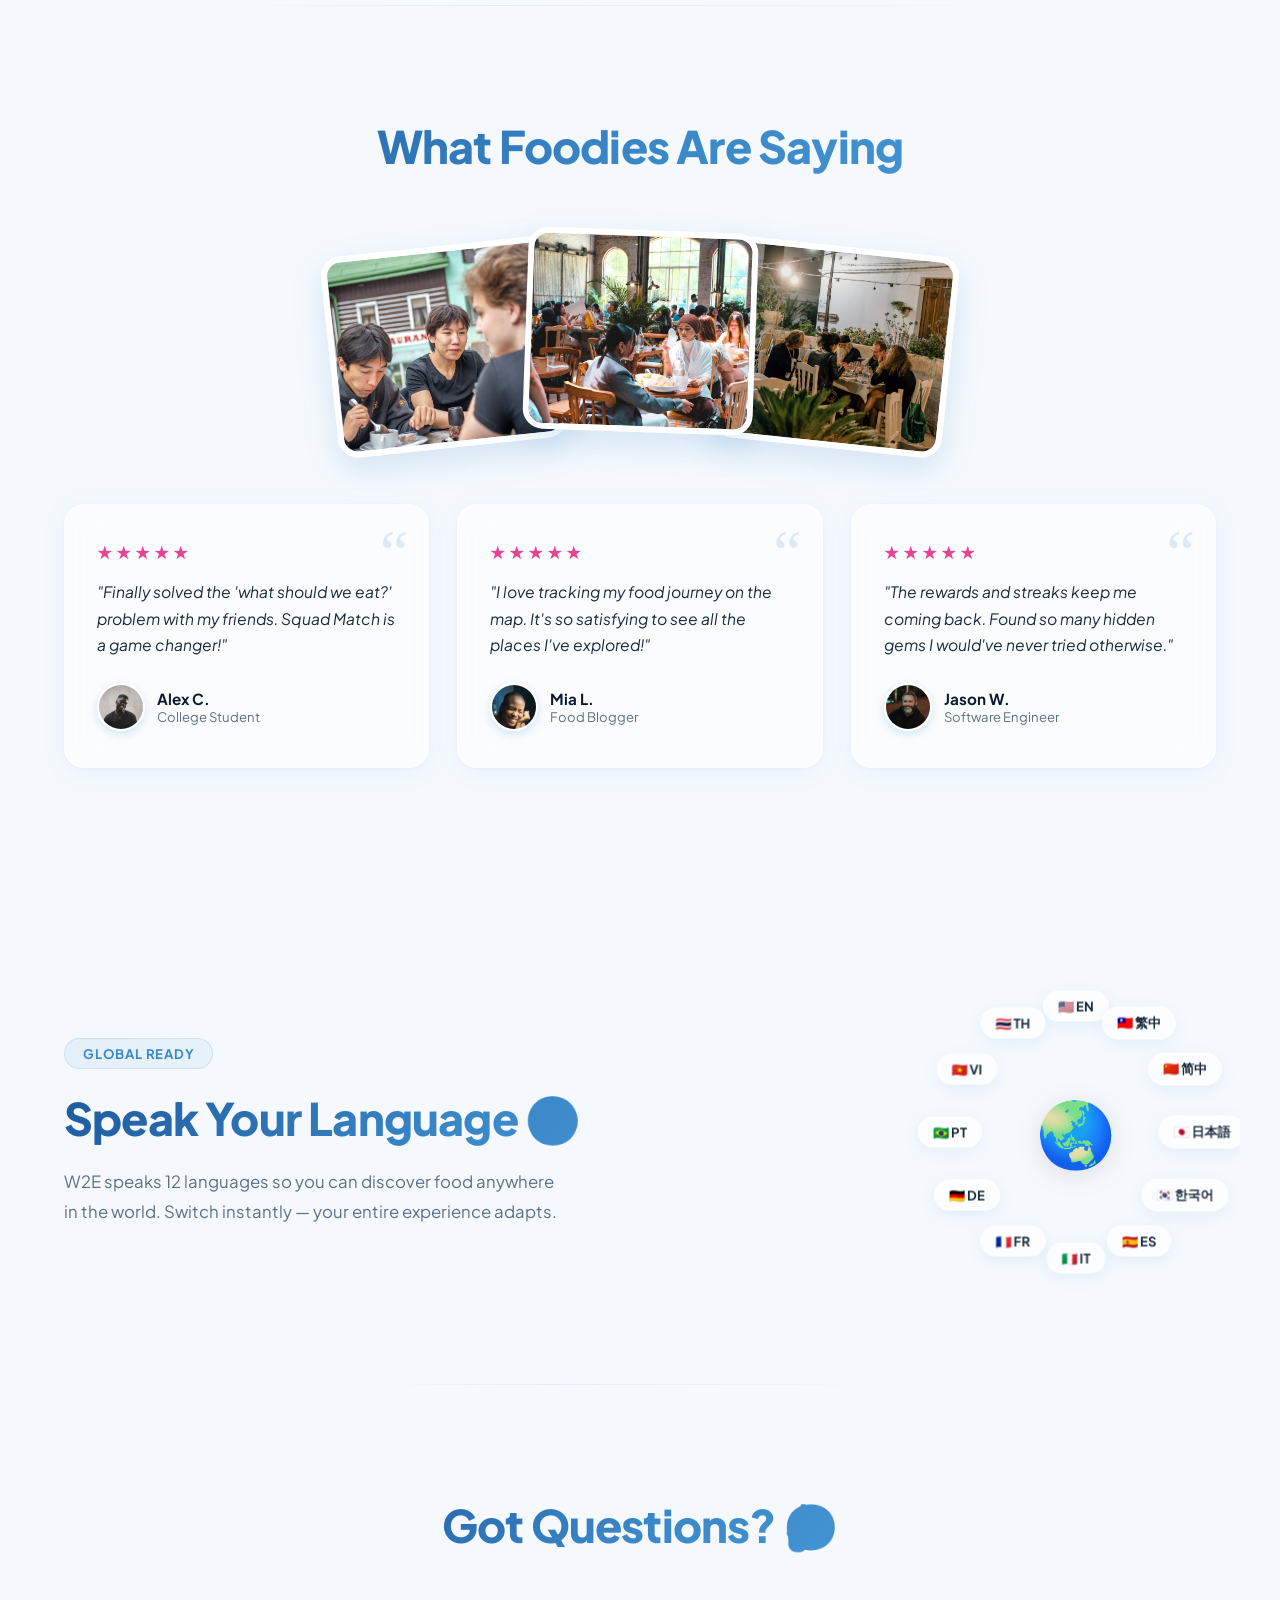
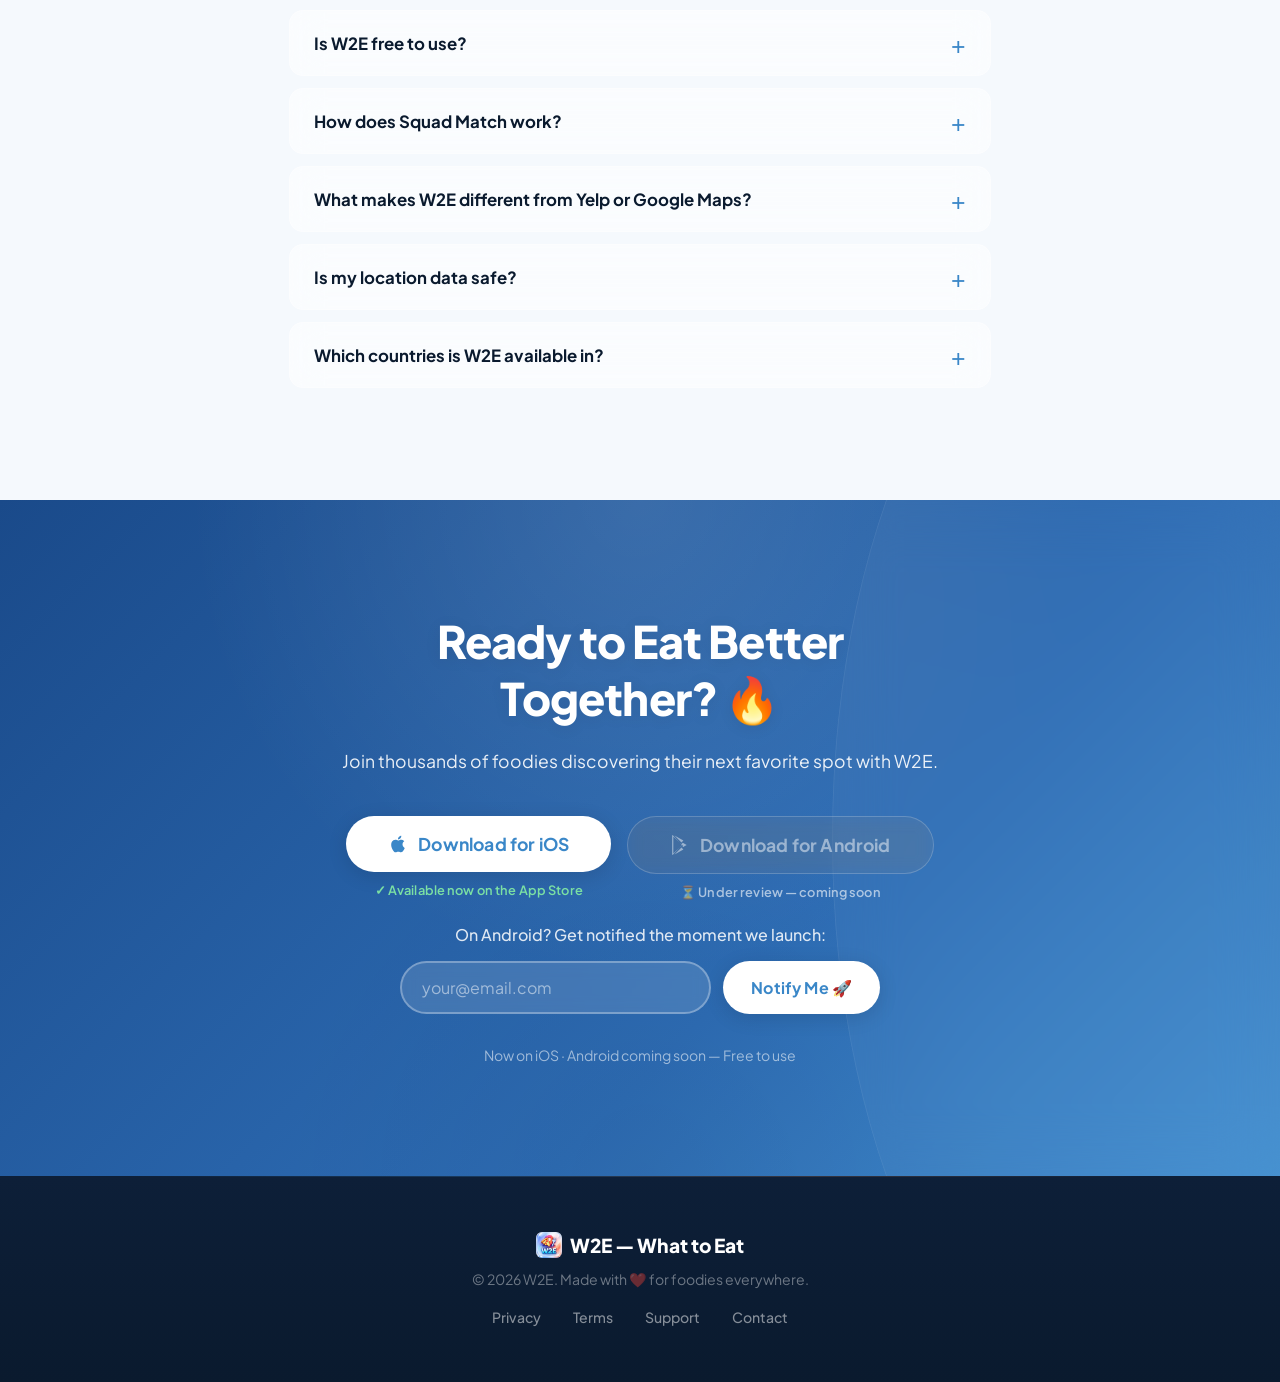
==== commit d20e5d39: "fix: update static HTML default for item5Desc to 12 languages The no-JS / SEO fallback text still re" ====
--- a/index.html
+++ b/index.html
@@ -468,7 +468,7 @@
           </li>
           <li>
             <span class="release-note-icon" aria-hidden="true">⚡</span>
-            <p><strong data-i18n="versionLog.item5Title">Polished & faster</strong> — <span data-i18n="versionLog.item5Desc">Better translations across all 11 languages, performance improvements, and plenty of small fixes.</span></p>
+            <p><strong data-i18n="versionLog.item5Title">Polished & faster</strong> — <span data-i18n="versionLog.item5Desc">Better translations across all 12 languages, performance improvements, and plenty of small fixes.</span></p>
           </li>
         </ul>
         <p class="release-feedback" data-i18n="versionLog.feedback">Questions or feedback? kairos.ai.tech@gmail.com</p>
--- a/style.css
+++ b/style.css
@@ -2010,8 +2010,8 @@
 }
 
 @keyframes orbitCounterSpin {
-  from { transform: rotate(0deg); }
-  to { transform: rotate(-360deg); }
+  from { transform: translate(-50%, -50%) rotate(0deg); }
+  to { transform: translate(-50%, -50%) rotate(-360deg); }
 }
 
 /* 12 planets evenly spaced on a ring (theta = (n-1) * 30deg, R = 45%) */
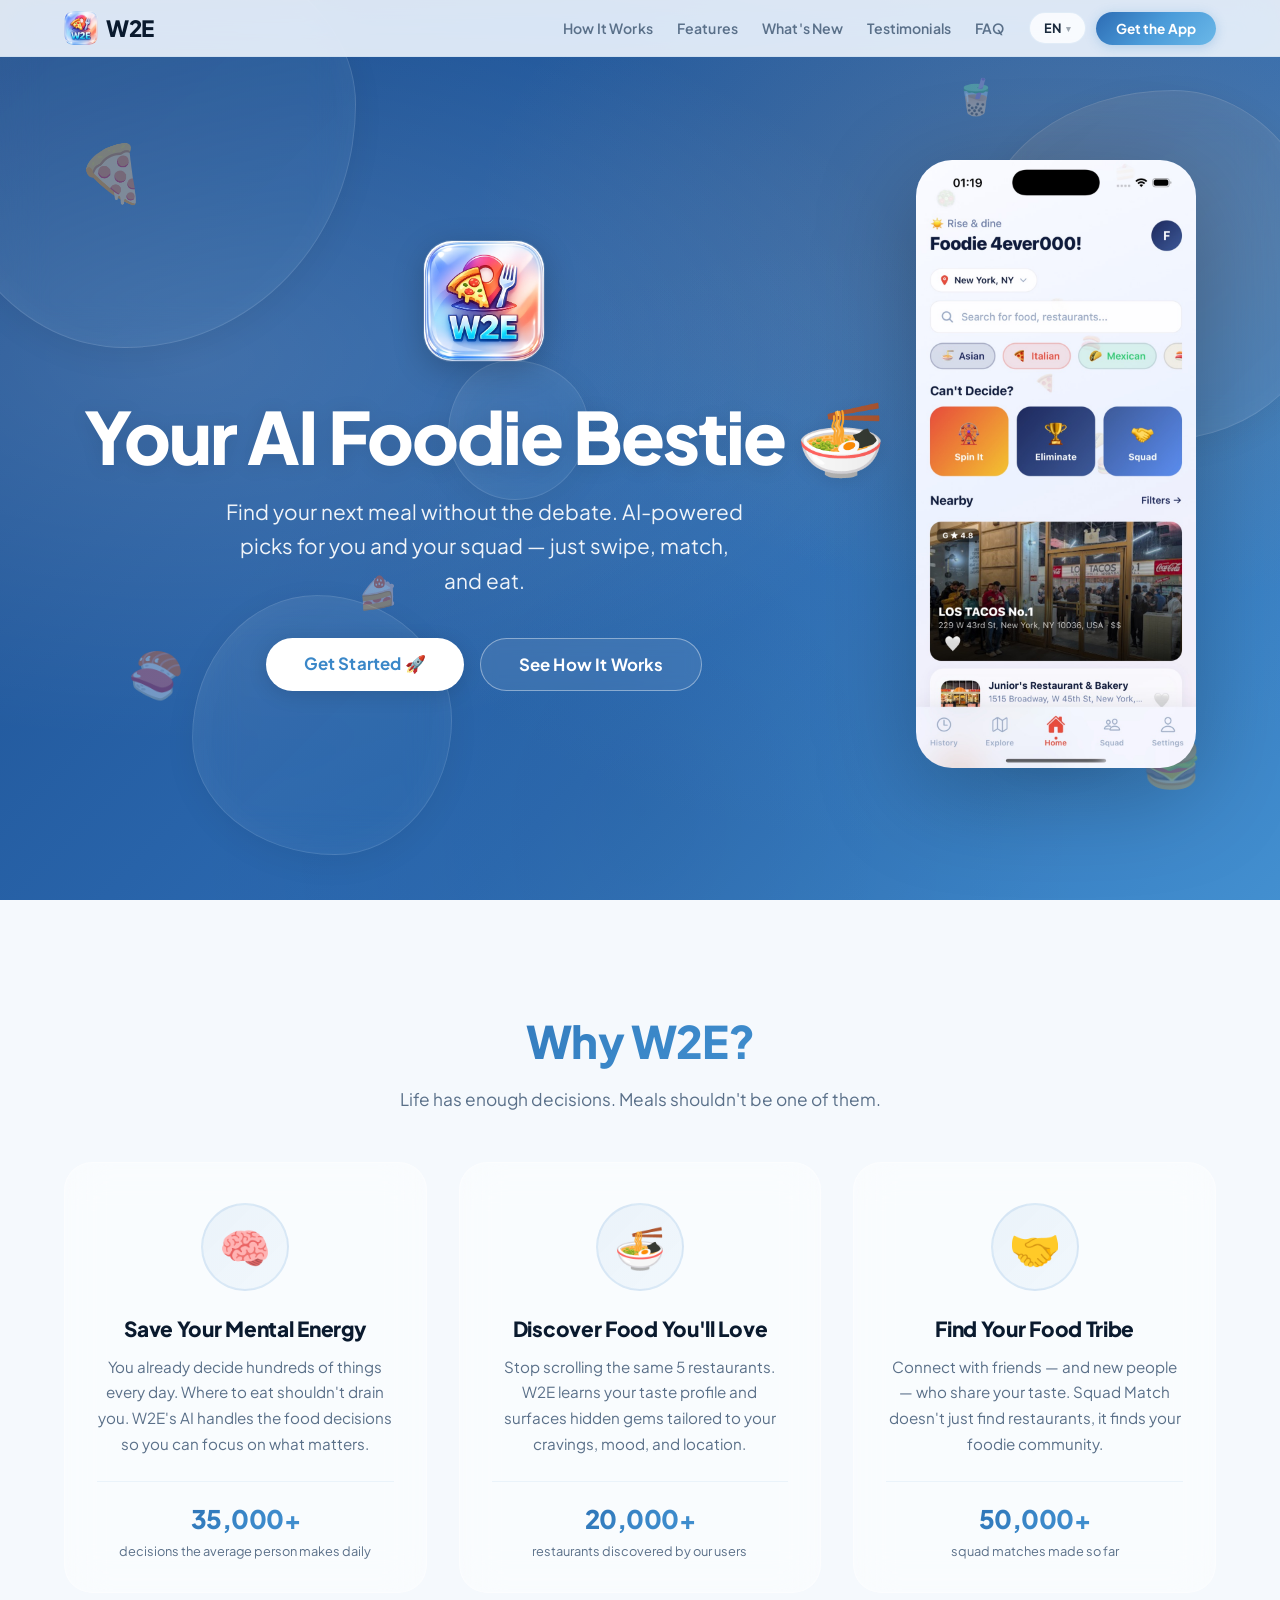
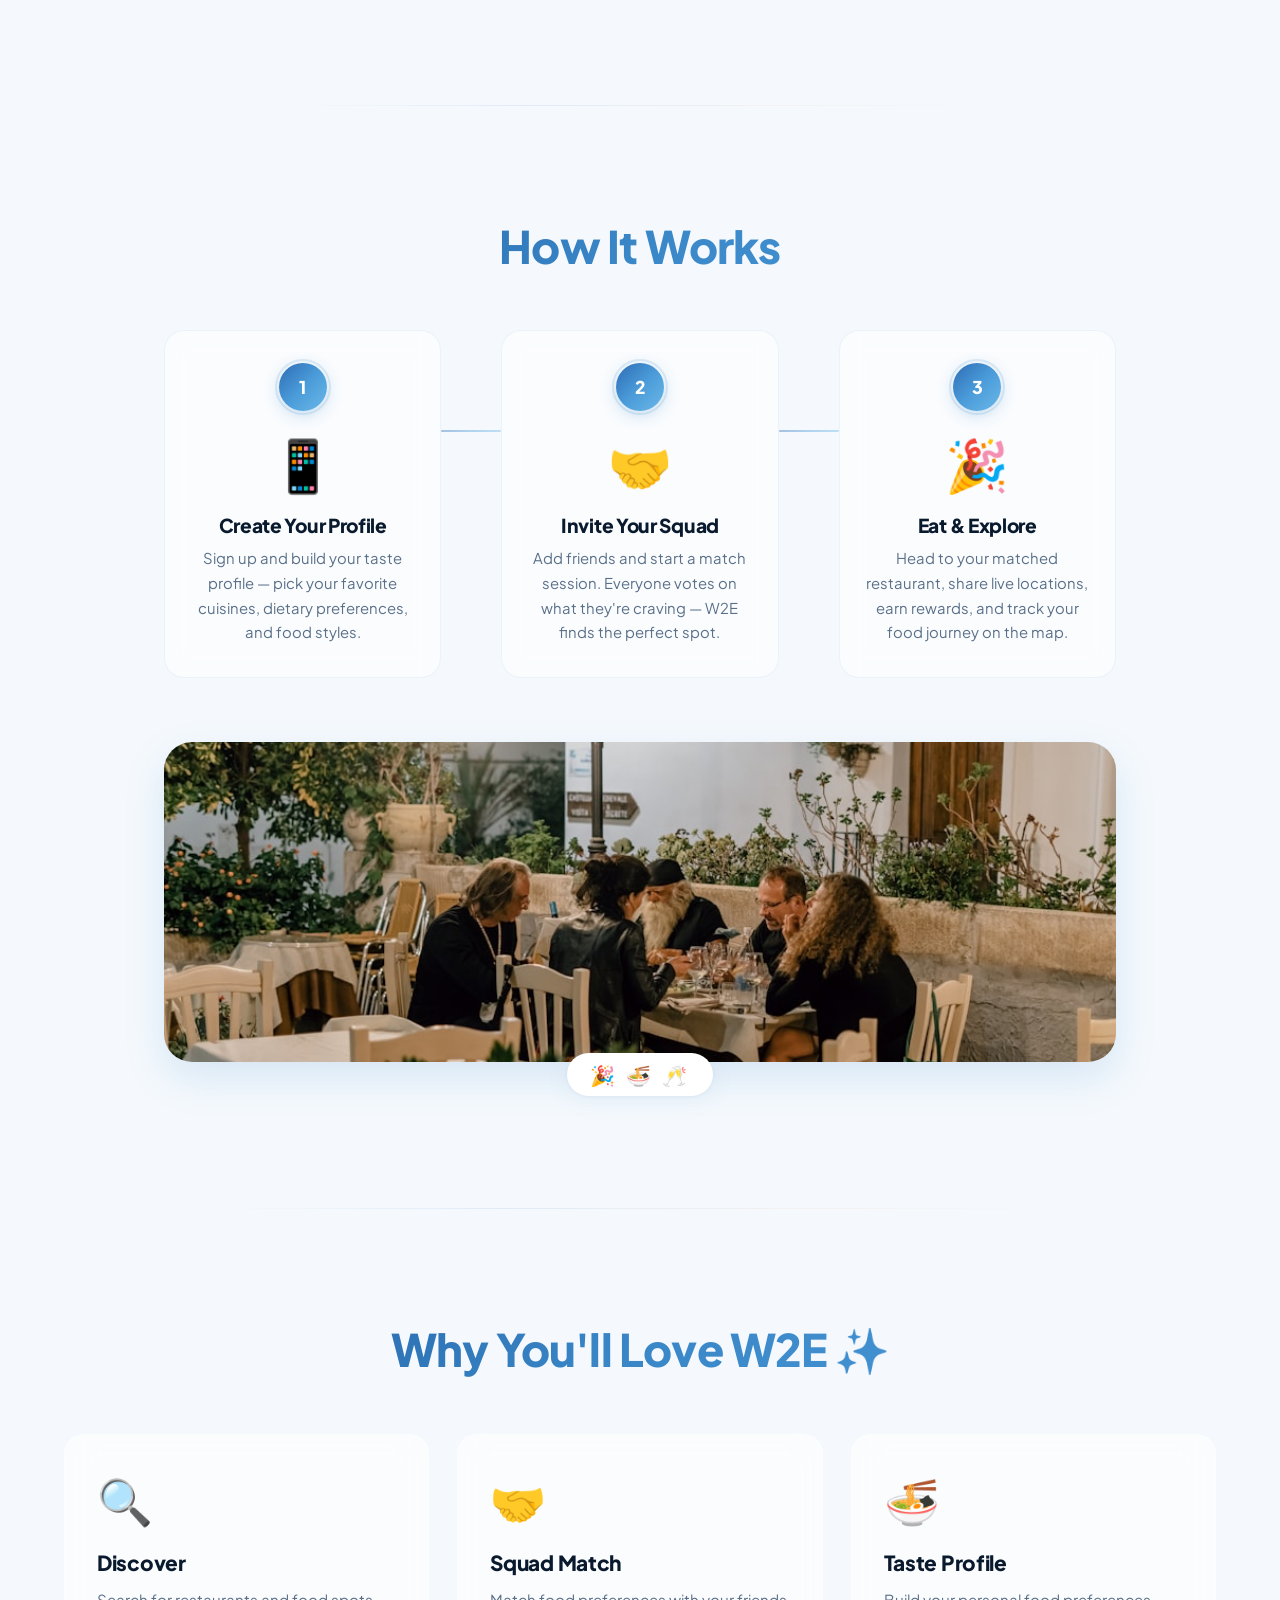
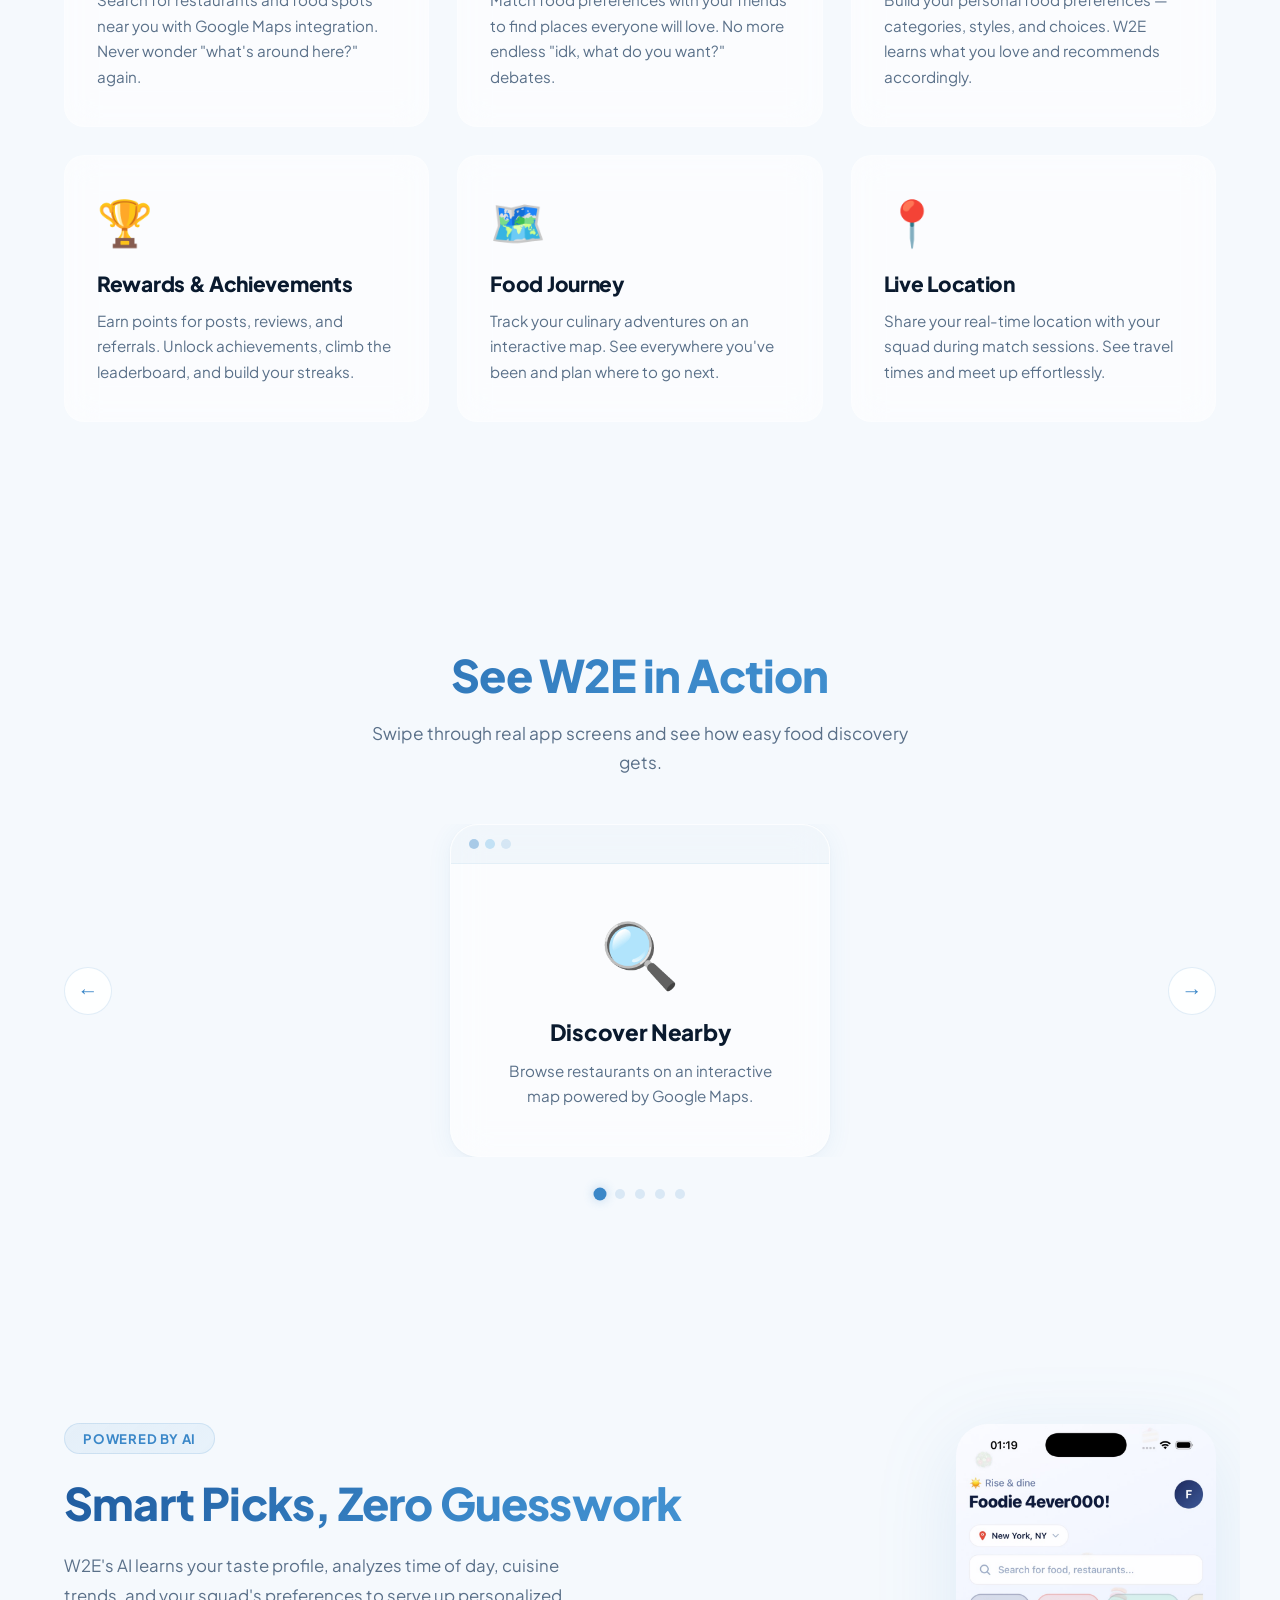
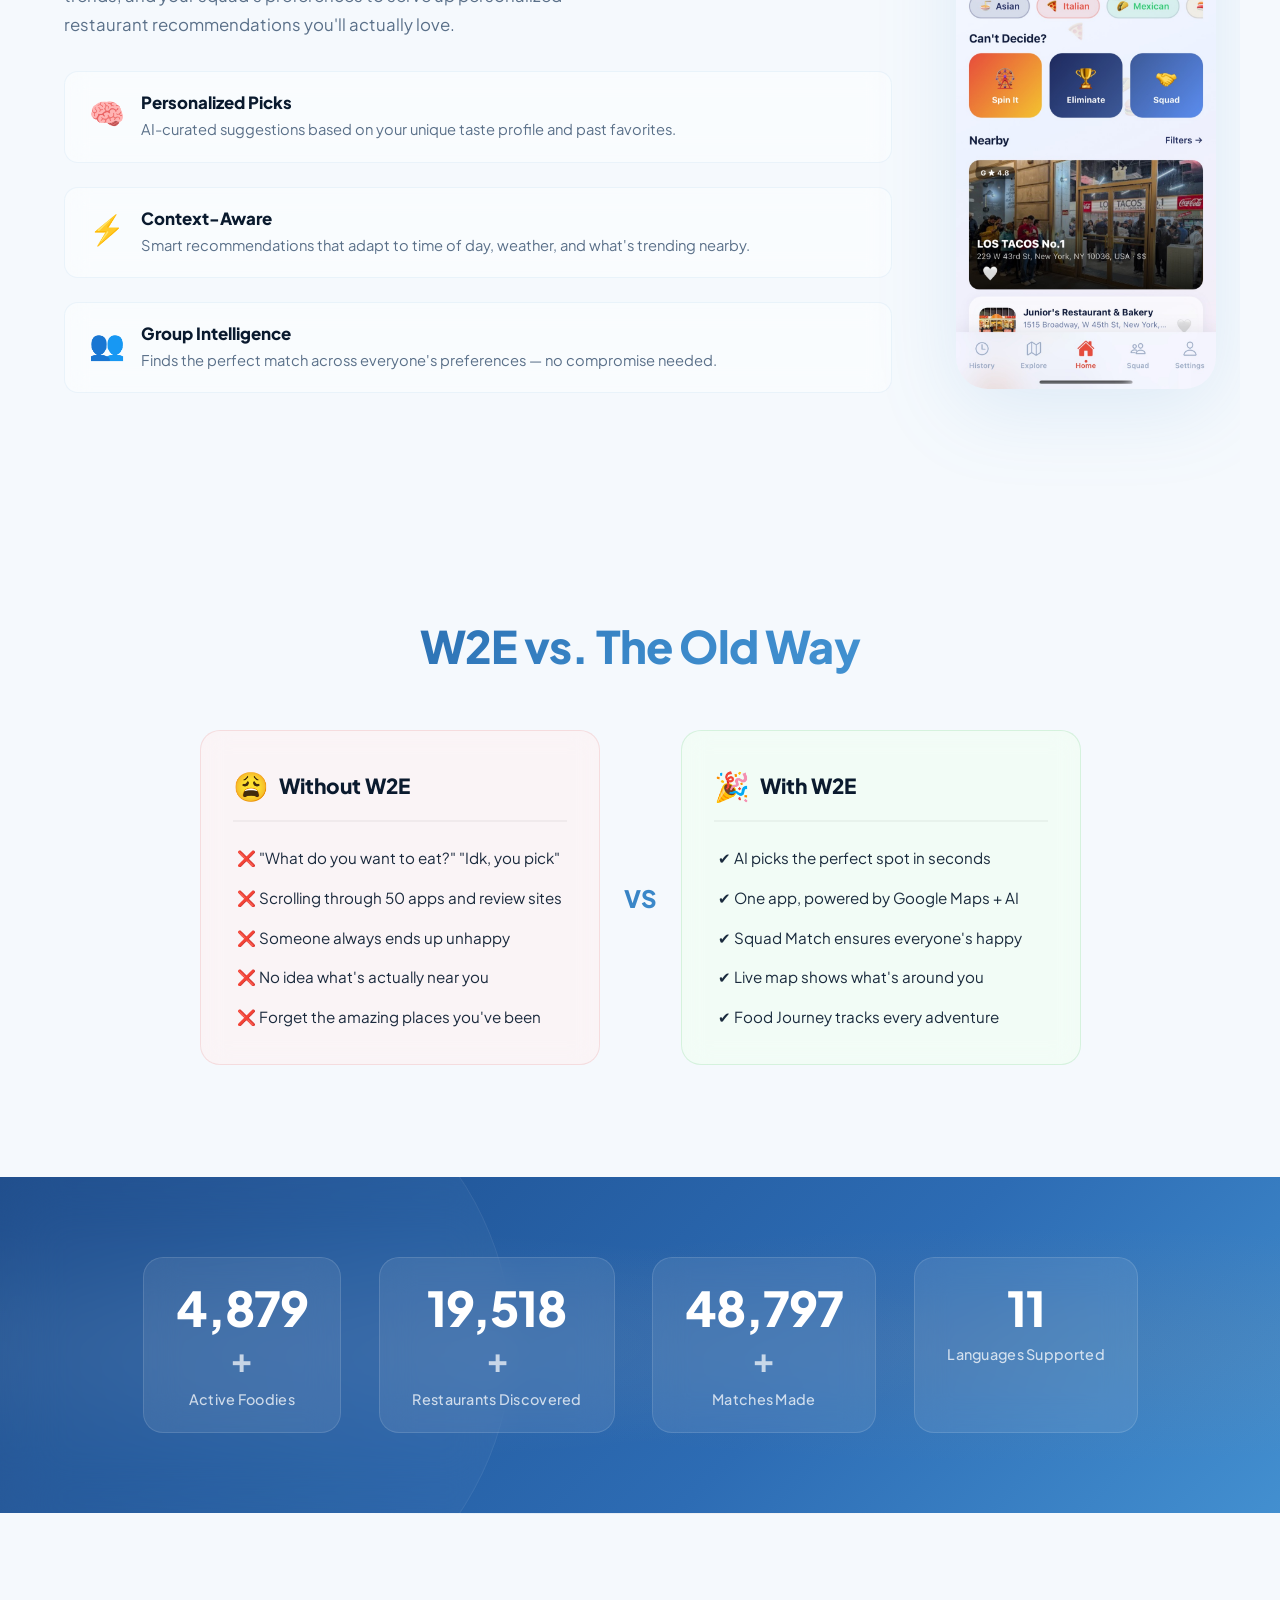
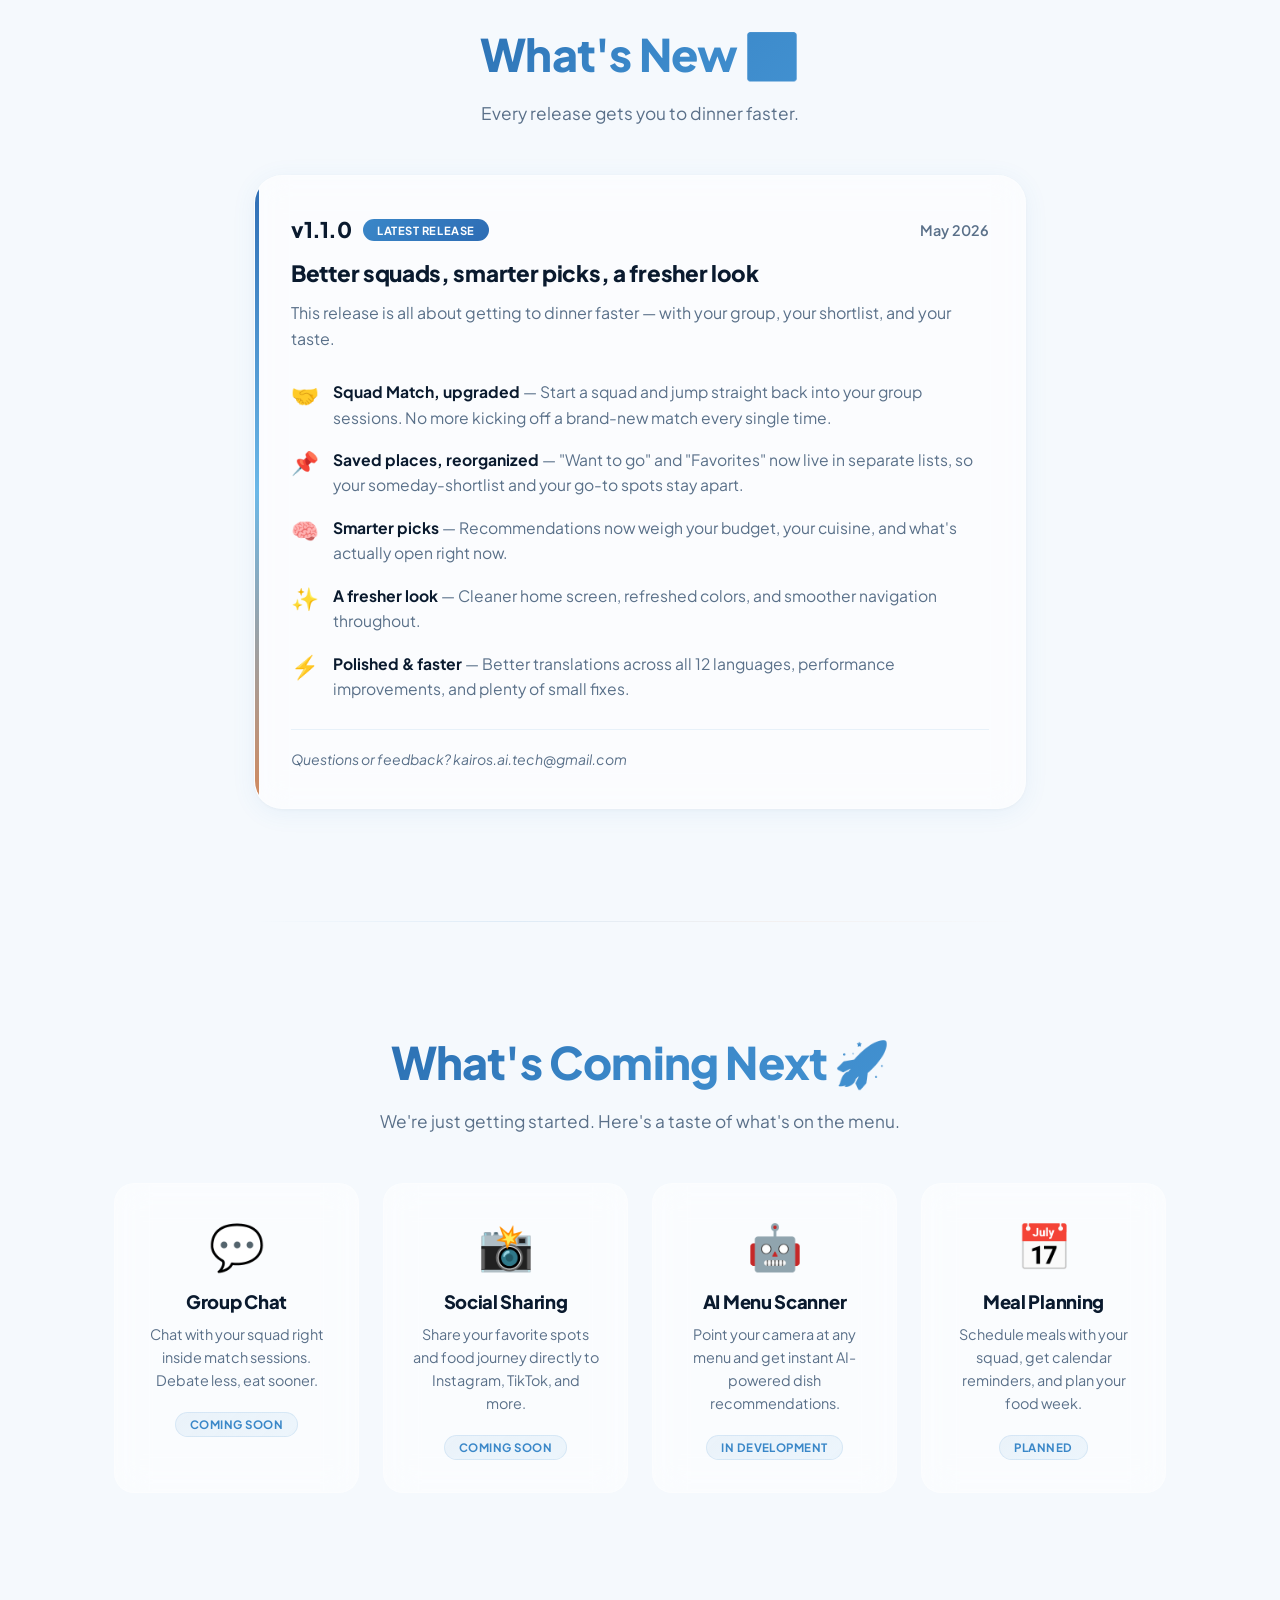
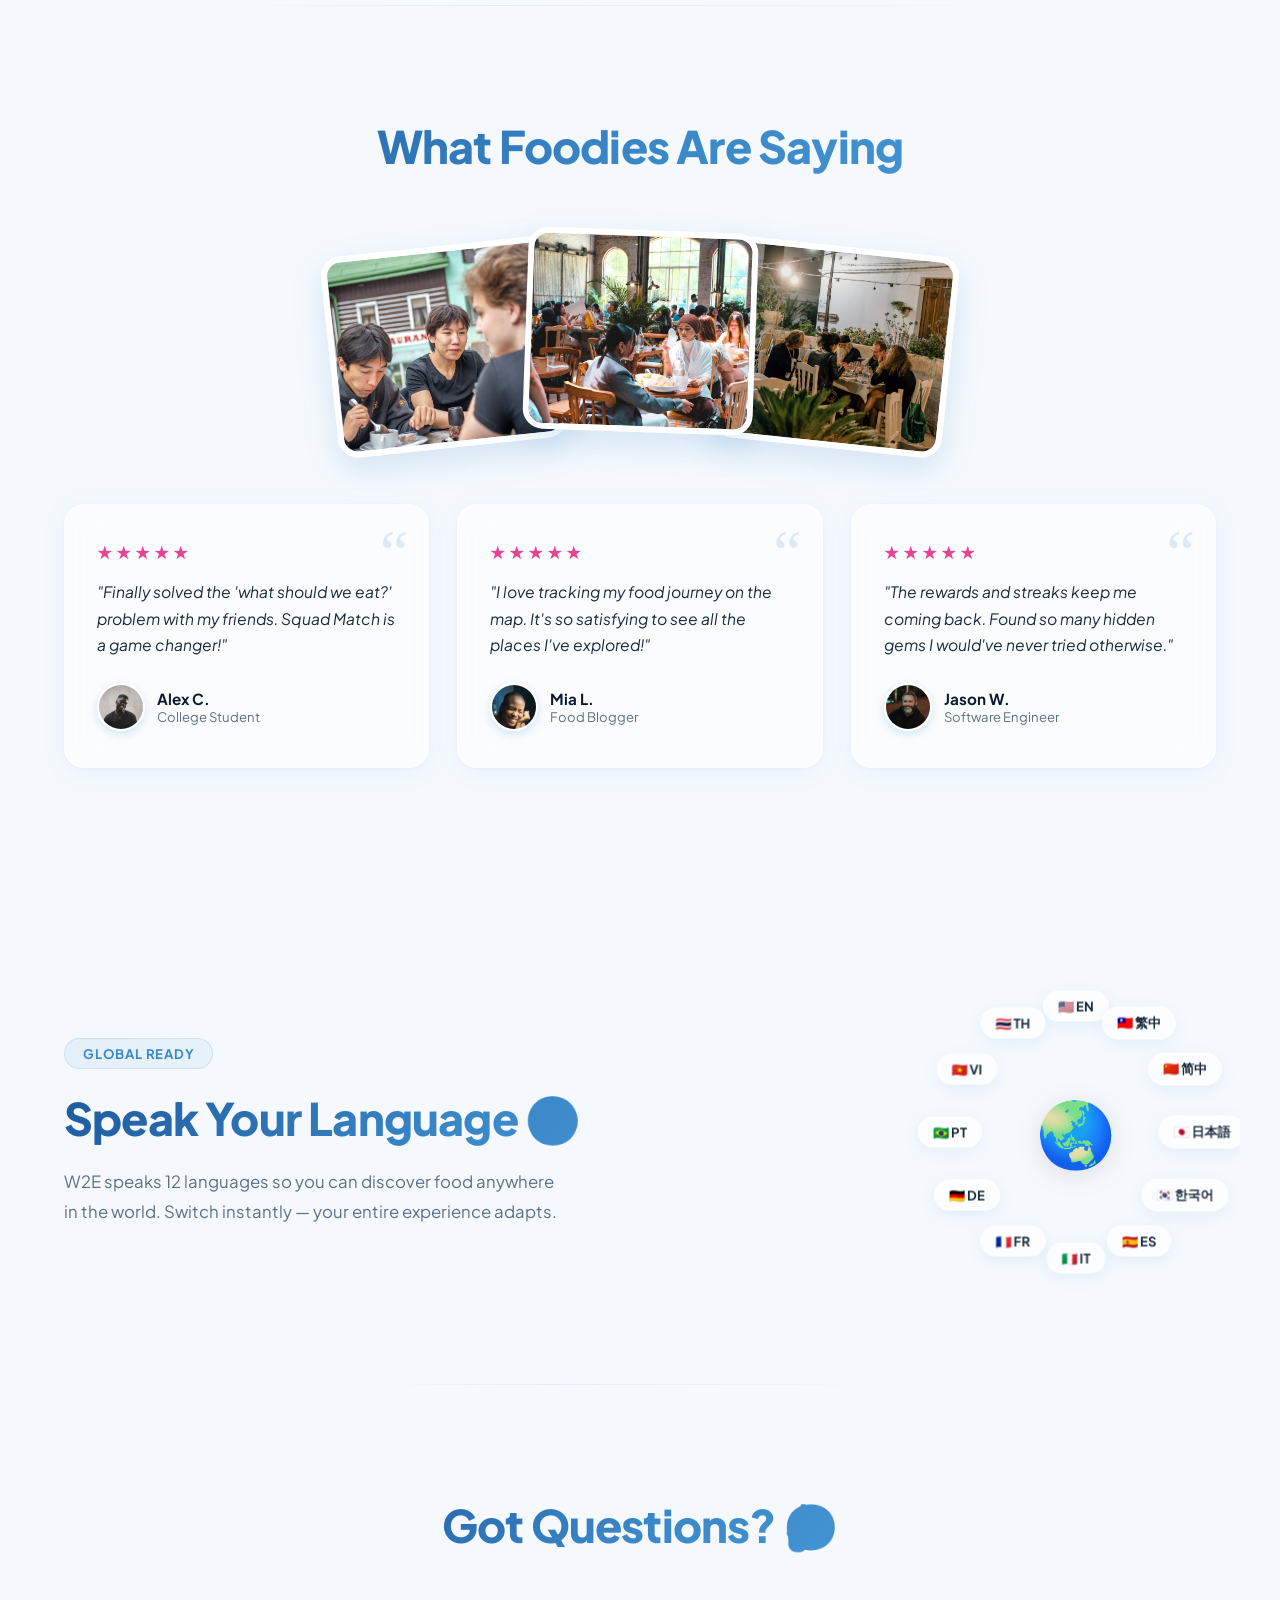
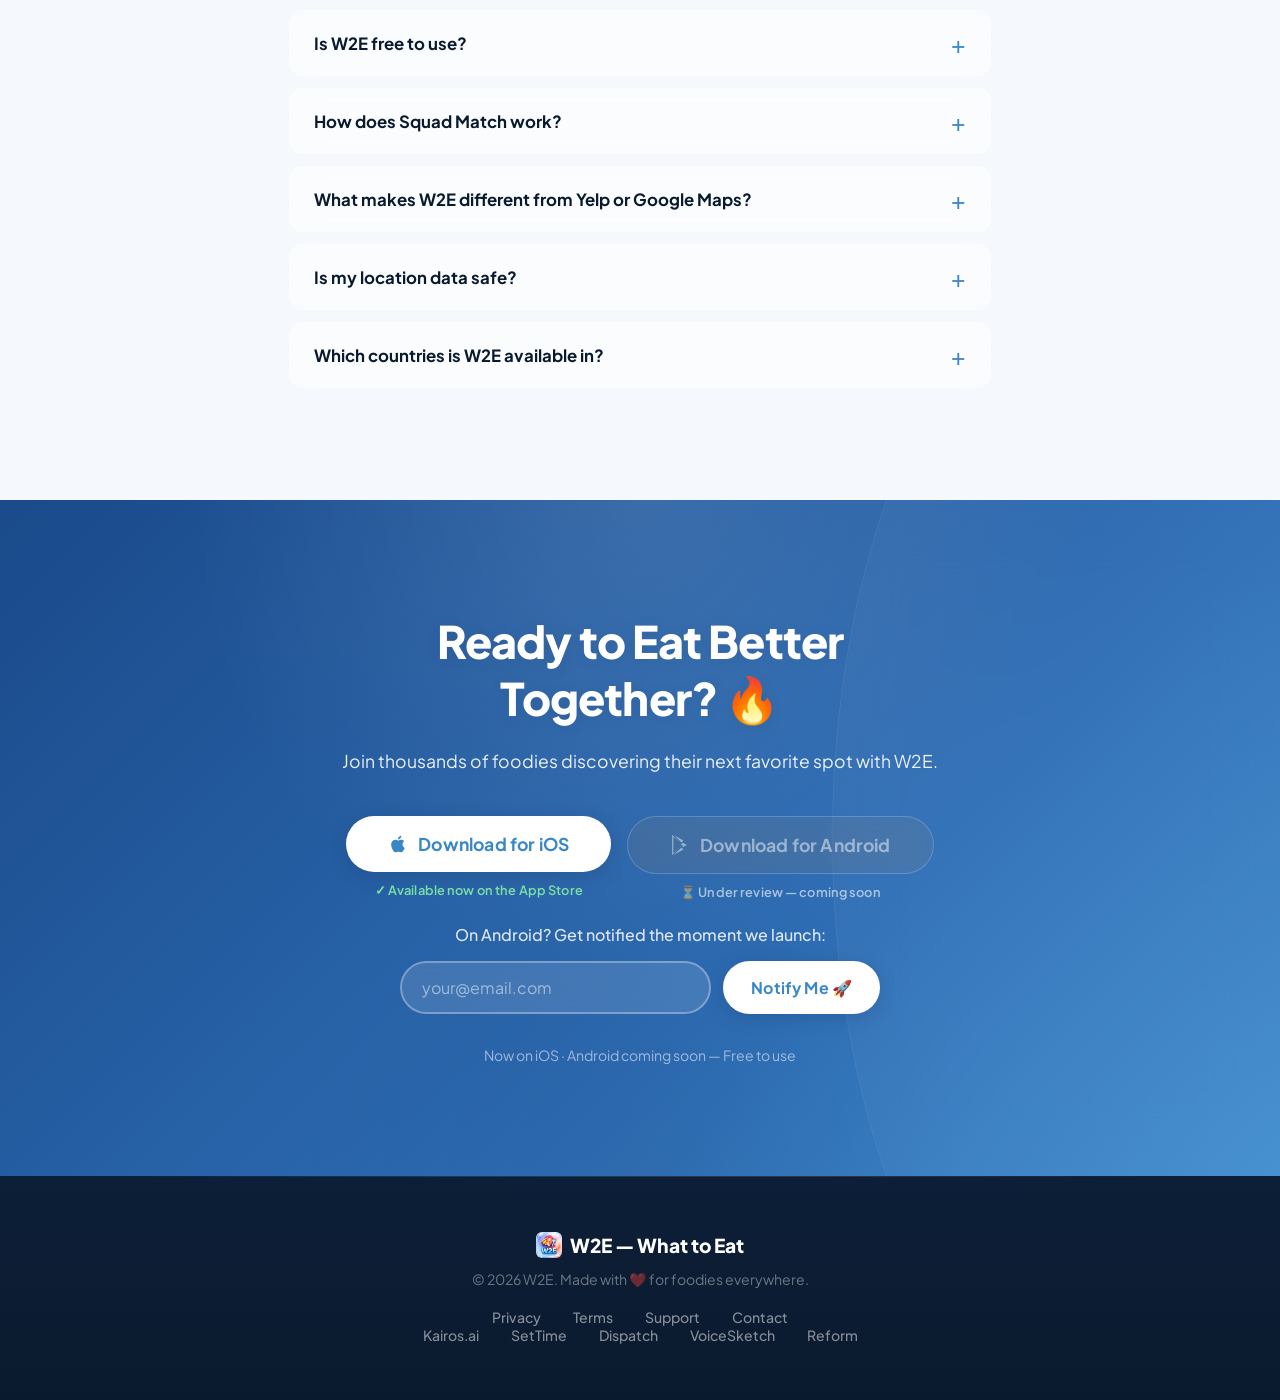
==== commit 148c95ff: "Link the W2E pages to Kairos.ai and its sibling product sites Adds a footer row on the W2E home, pri" ====
--- a/index.html
+++ b/index.html
@@ -680,6 +680,13 @@
         <a href="/terms" data-i18n="footer.terms">Terms</a>
         <a href="/support" data-i18n="footer.support">Support</a>
         <a href="mailto:kairos.ai.tech@gmail.com" data-i18n="footer.contact">Contact</a>
+      </div>
+      <div class="footer-links" aria-label="More from Kairos.ai" role="group">
+        <a href="https://www.kairosaitech.com/">Kairos.ai</a>
+        <a href="https://settime.kairosaitech.com/">SetTime</a>
+        <a href="https://dispatch.kairosaitech.com/">Dispatch</a>
+        <a href="https://voicesketch.kairosaitech.com/">VoiceSketch</a>
+        <a href="https://reform.kairosaitech.com/">Reform</a>
       </div>
     </div>
   </footer>
--- a/style.css
+++ b/style.css
@@ -1322,7 +1322,8 @@
 
 .footer-links {
   display: flex;
-  gap: 2rem;
+  flex-wrap: wrap;
+  gap: 0.5rem 2rem;
   justify-content: center;
 }
 
